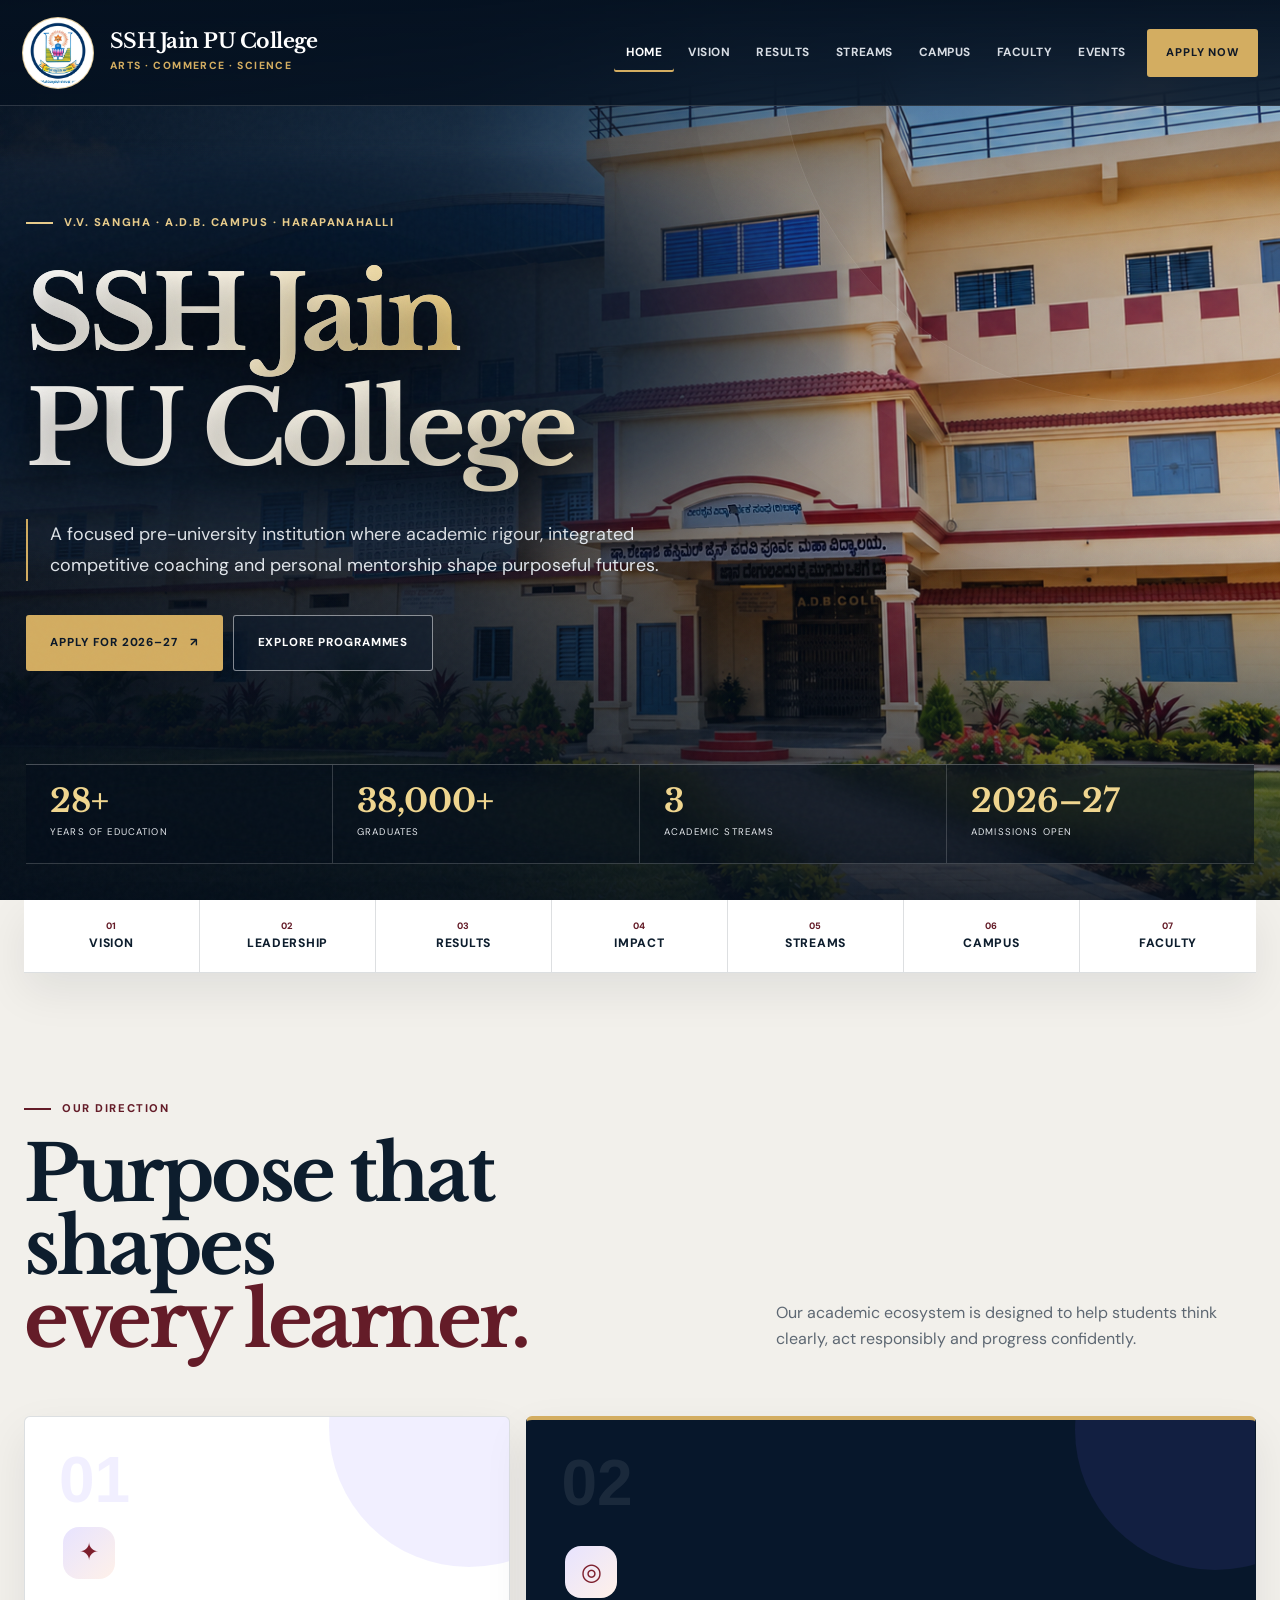
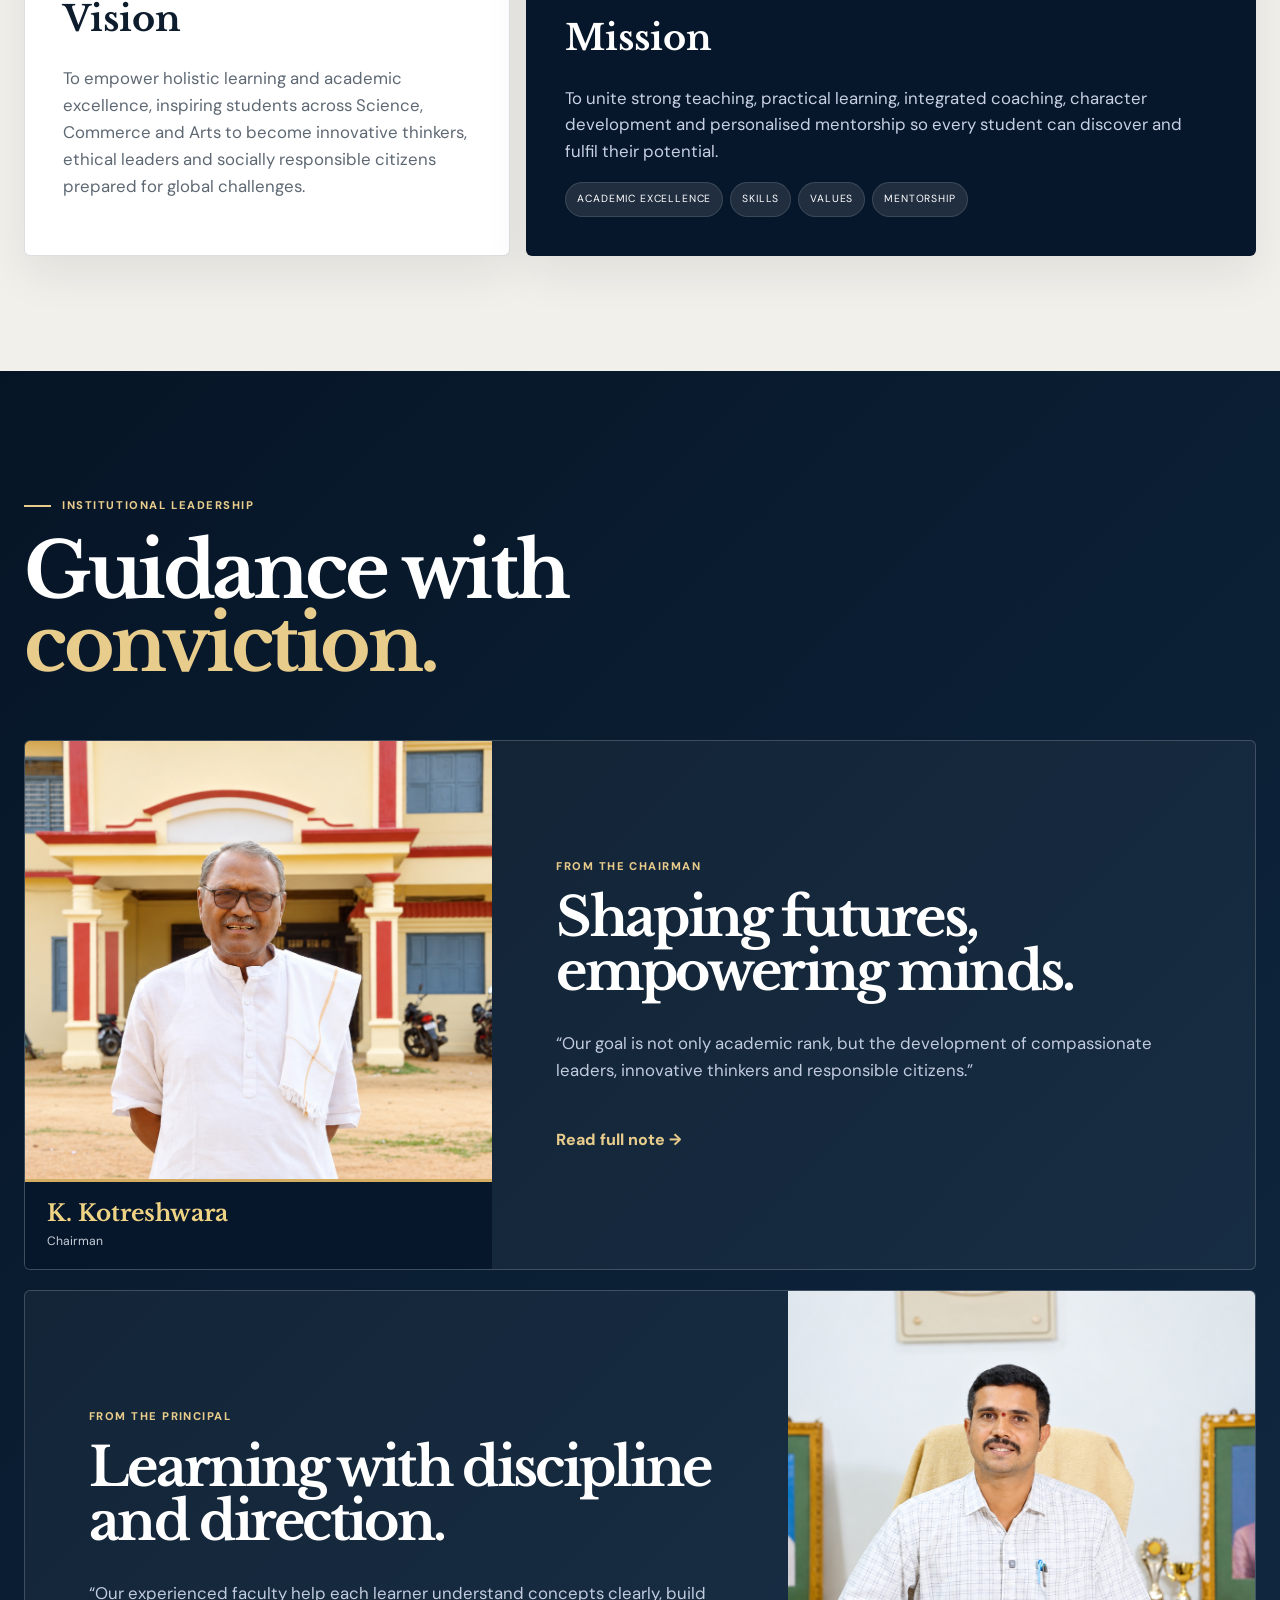
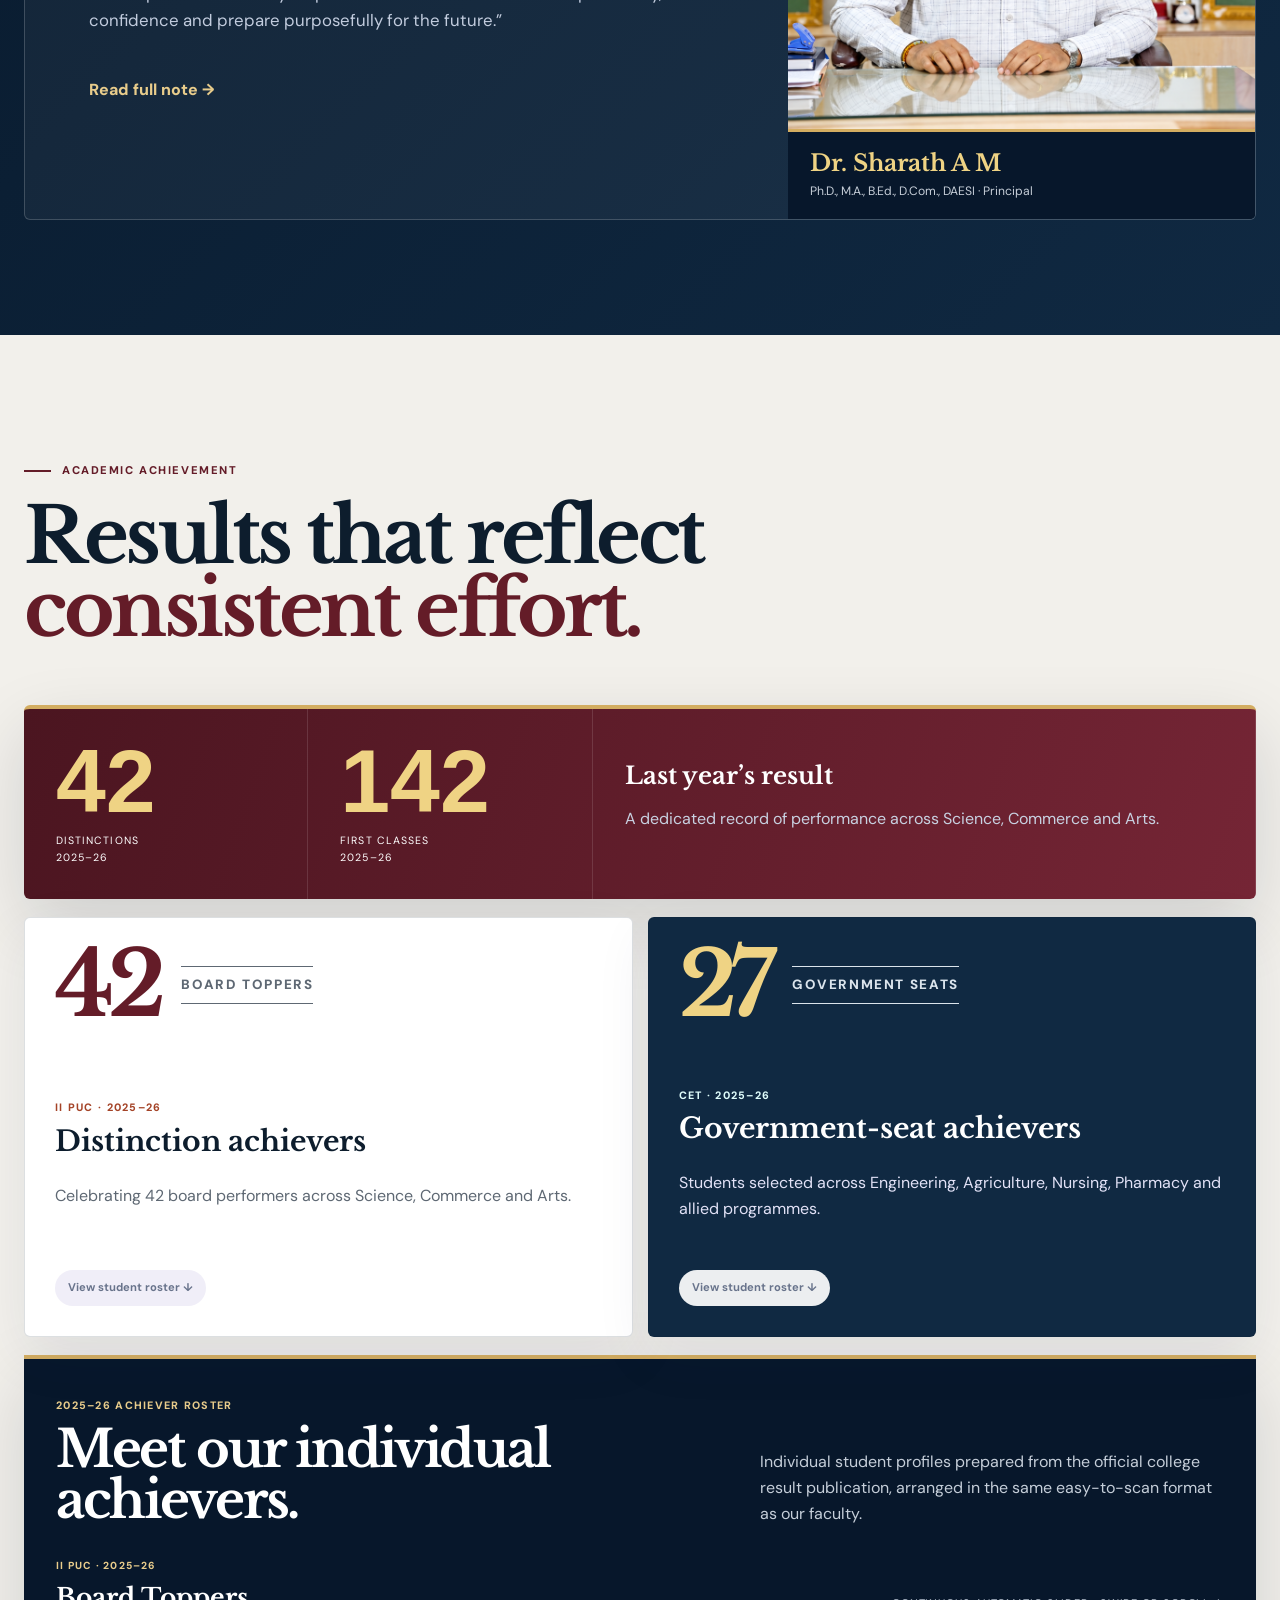
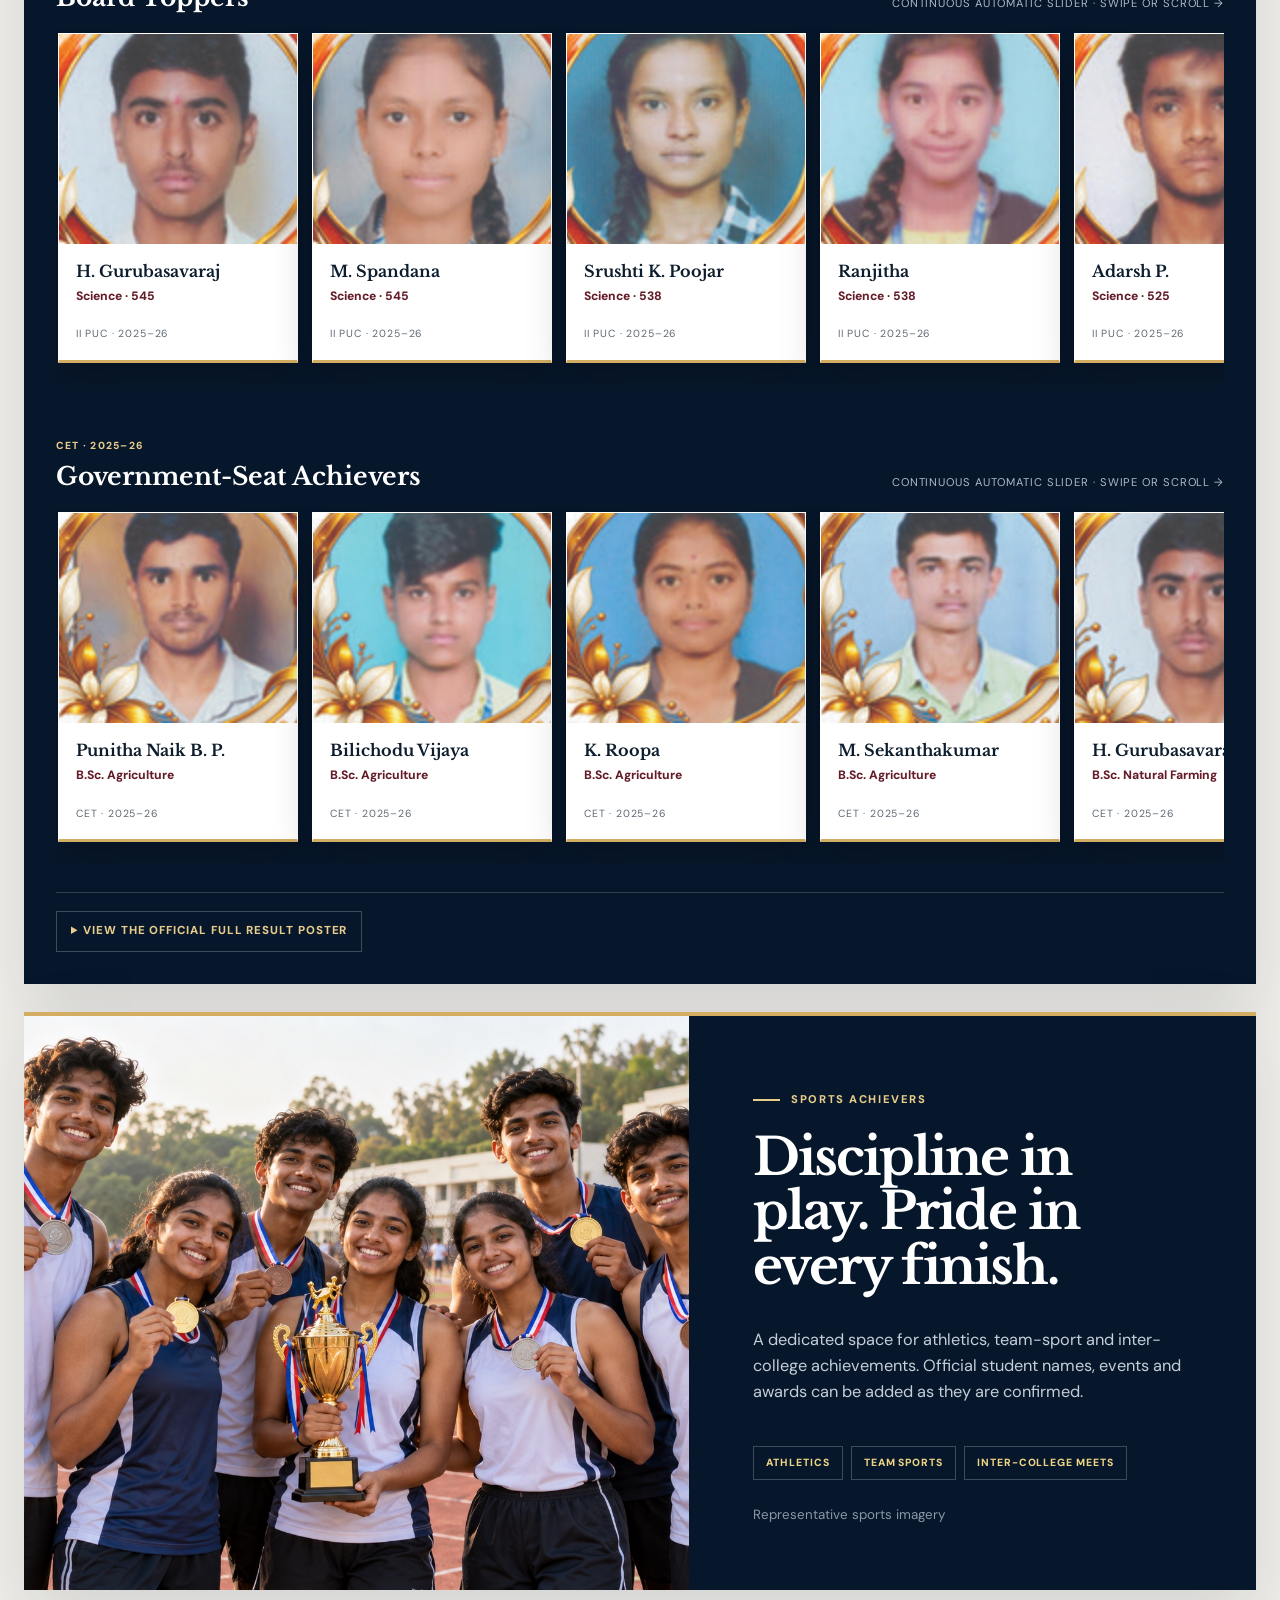
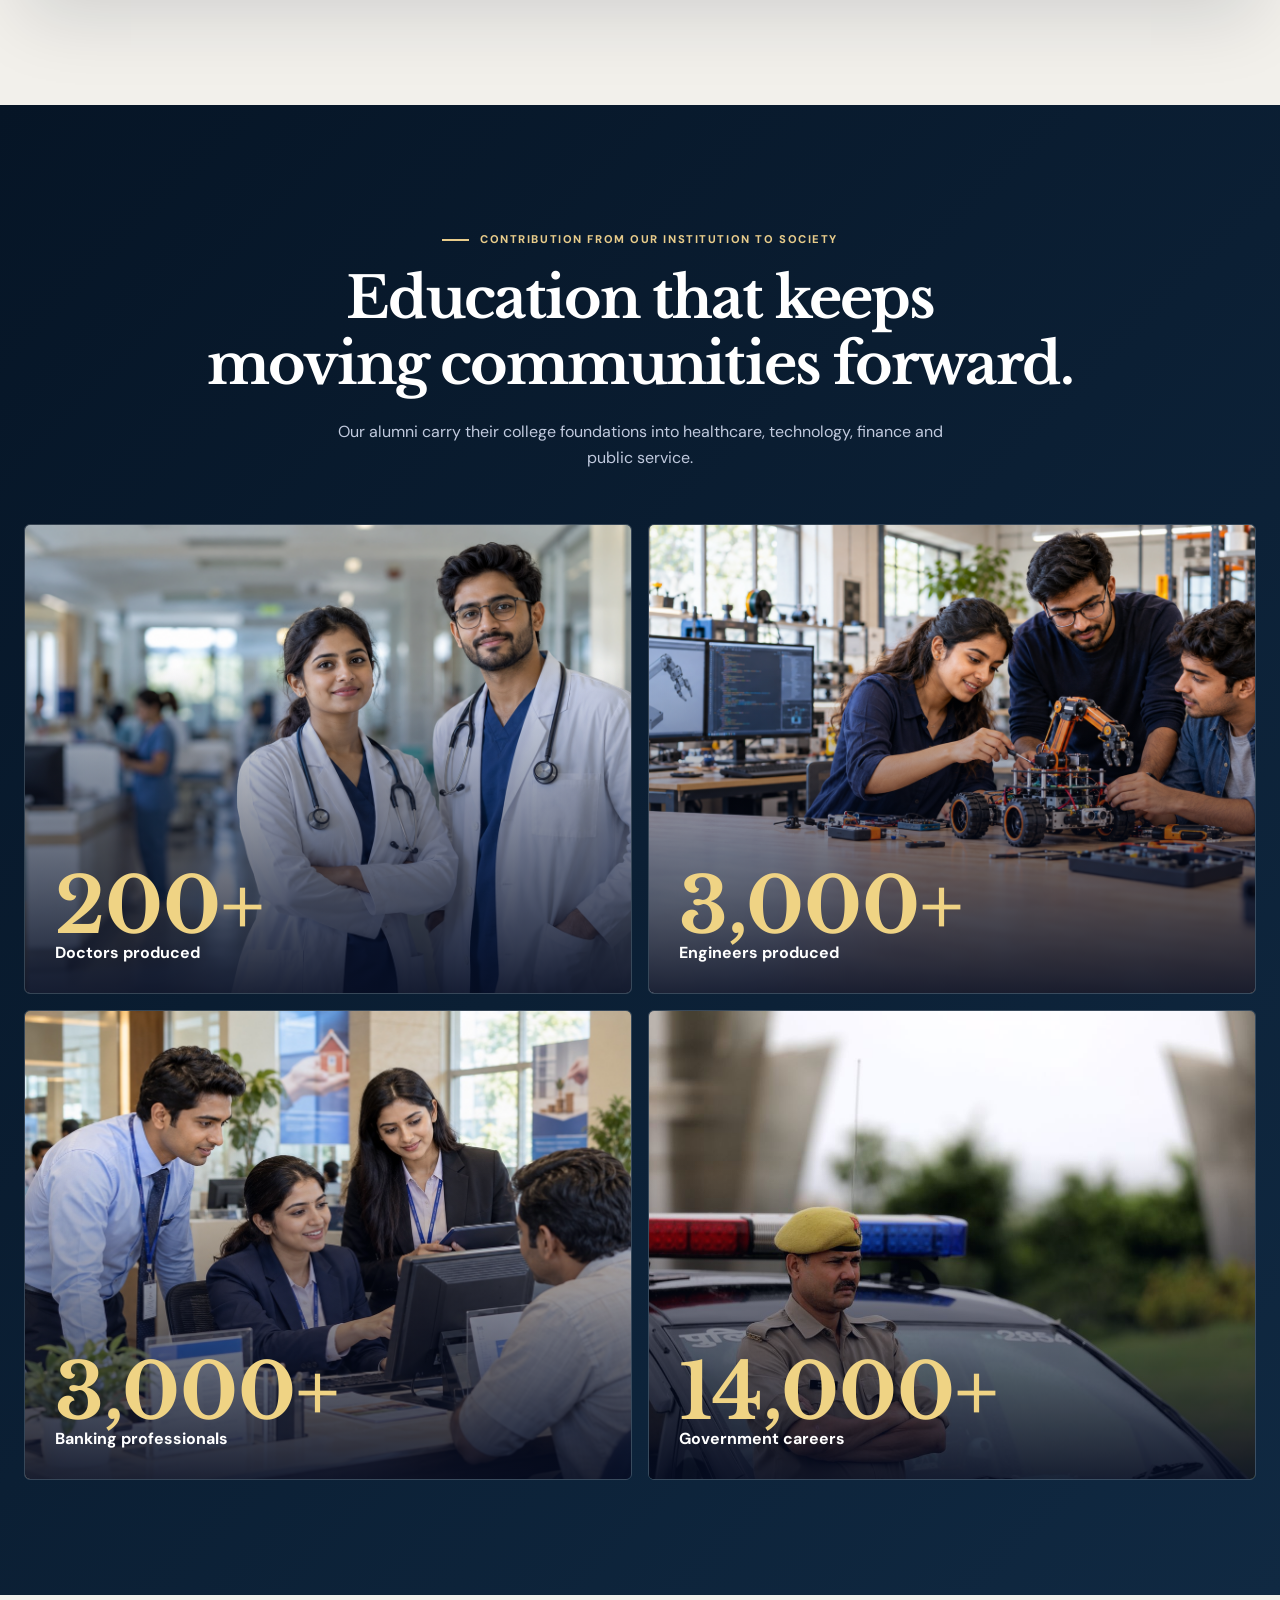
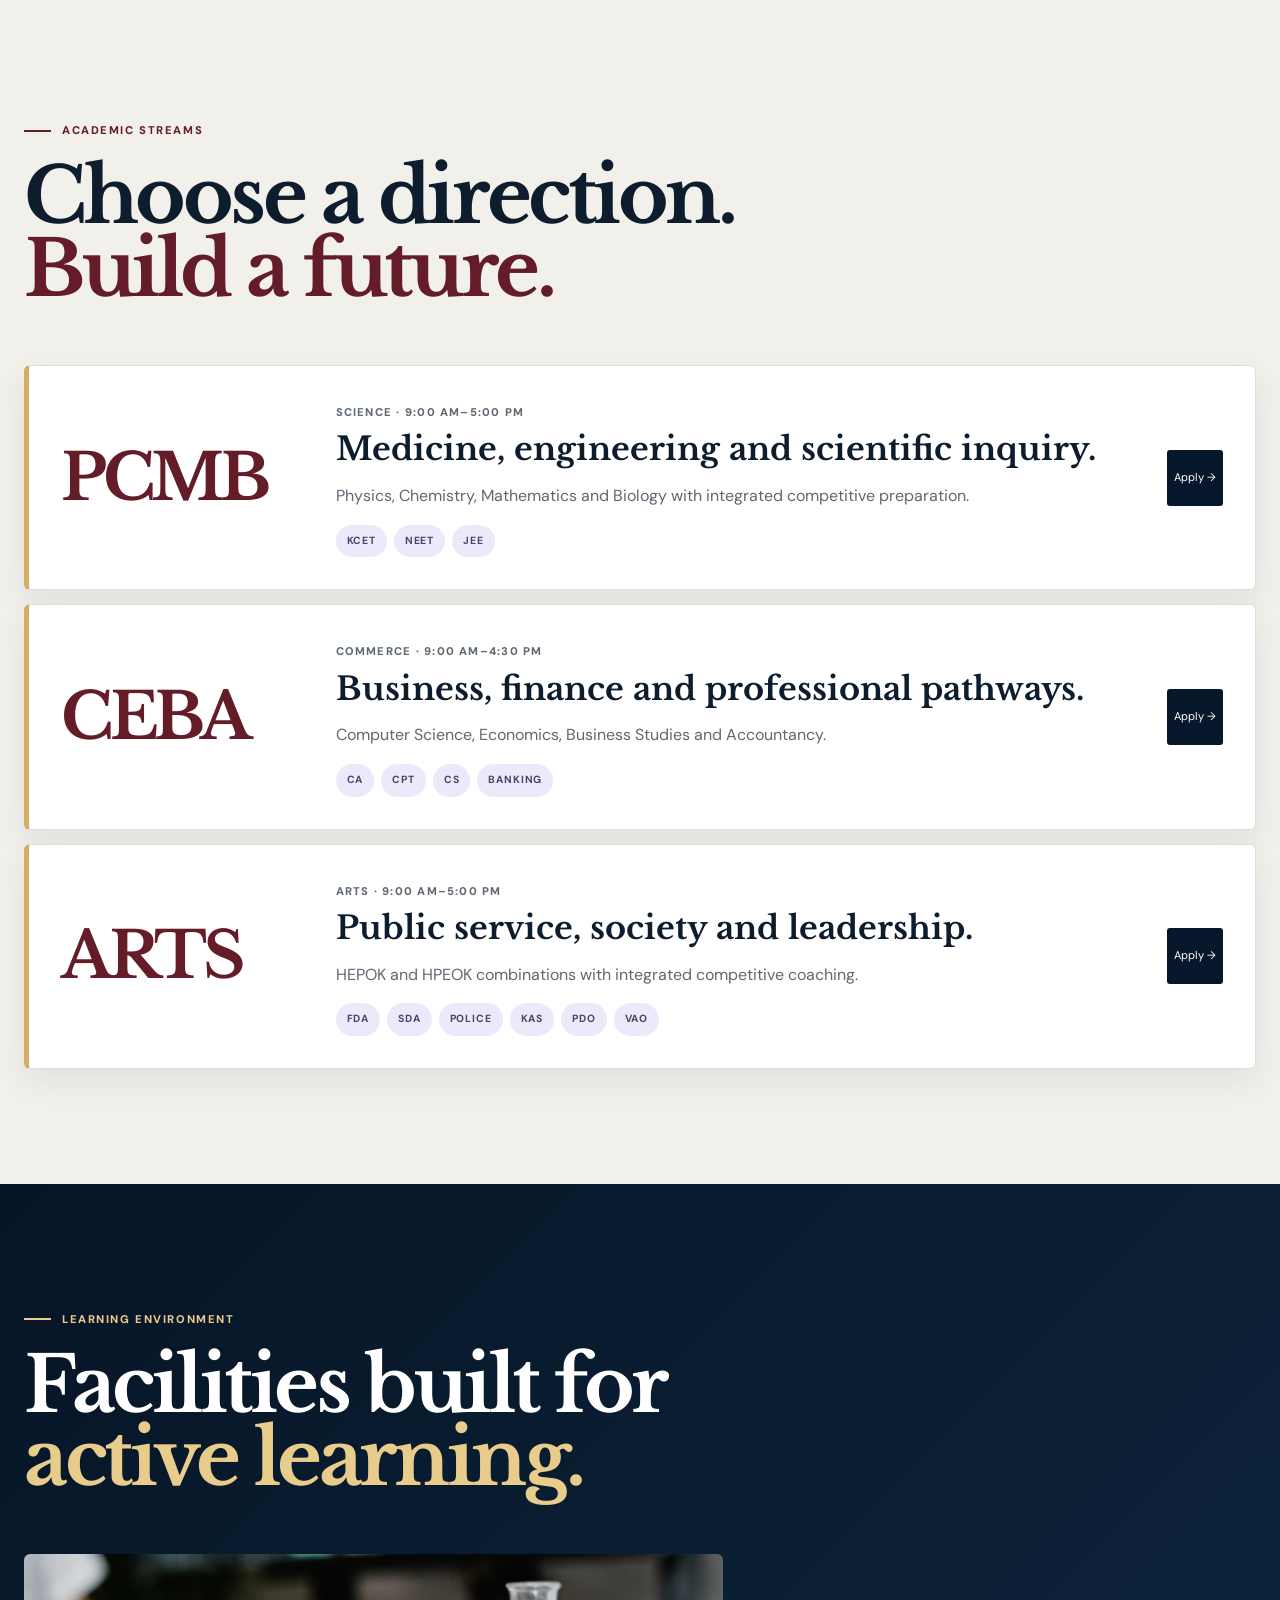
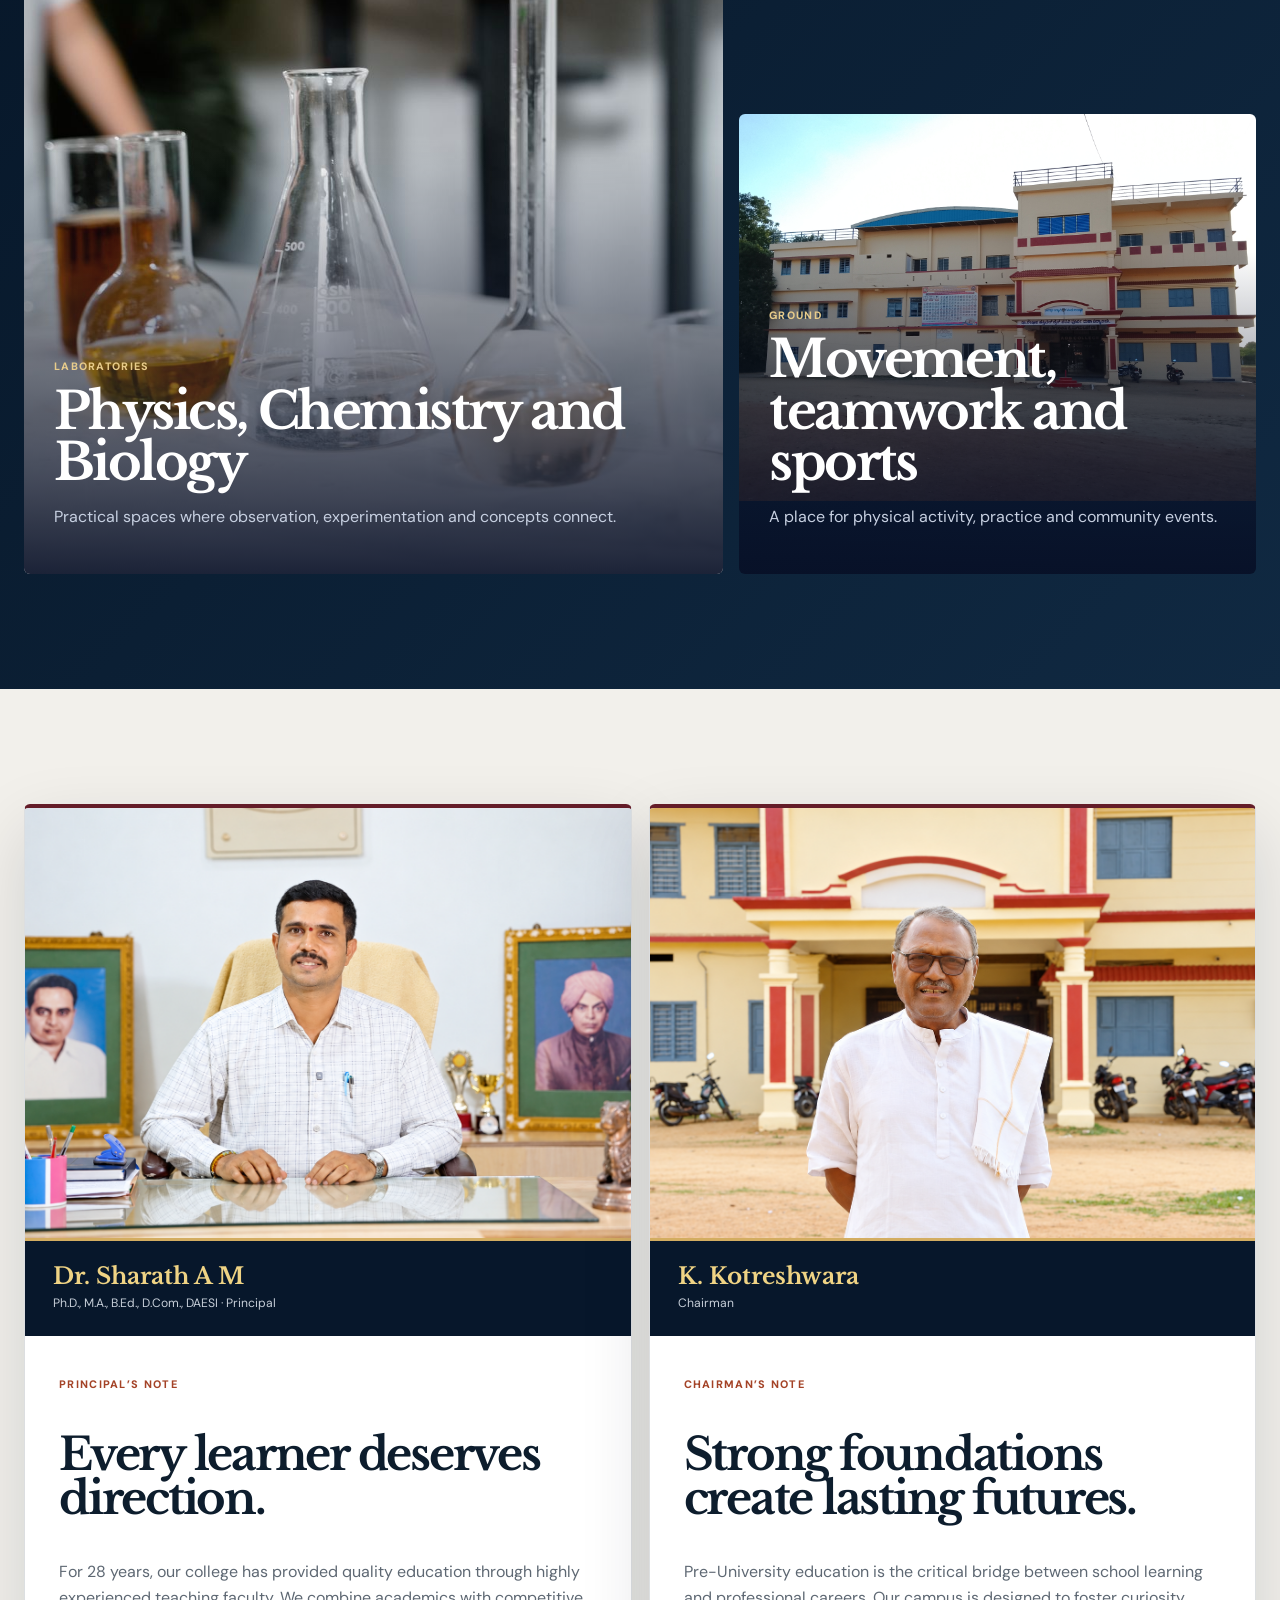
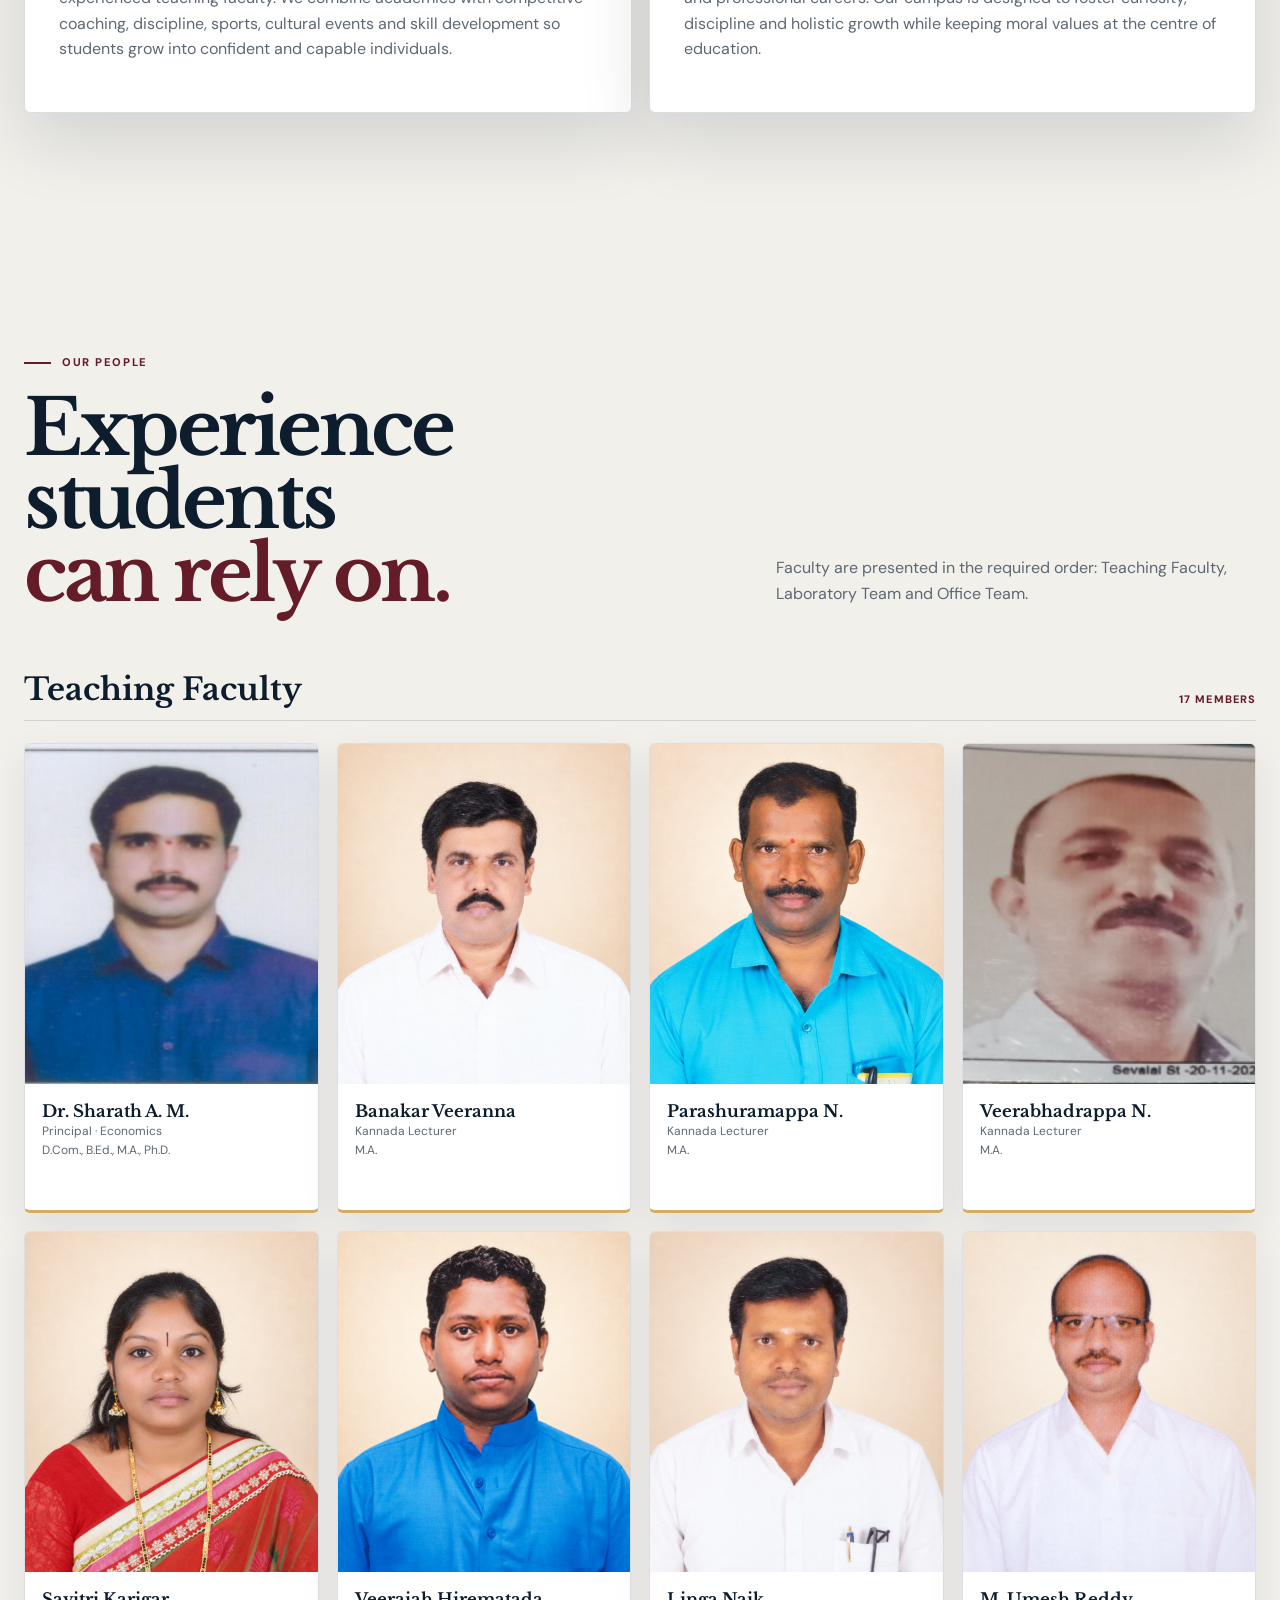
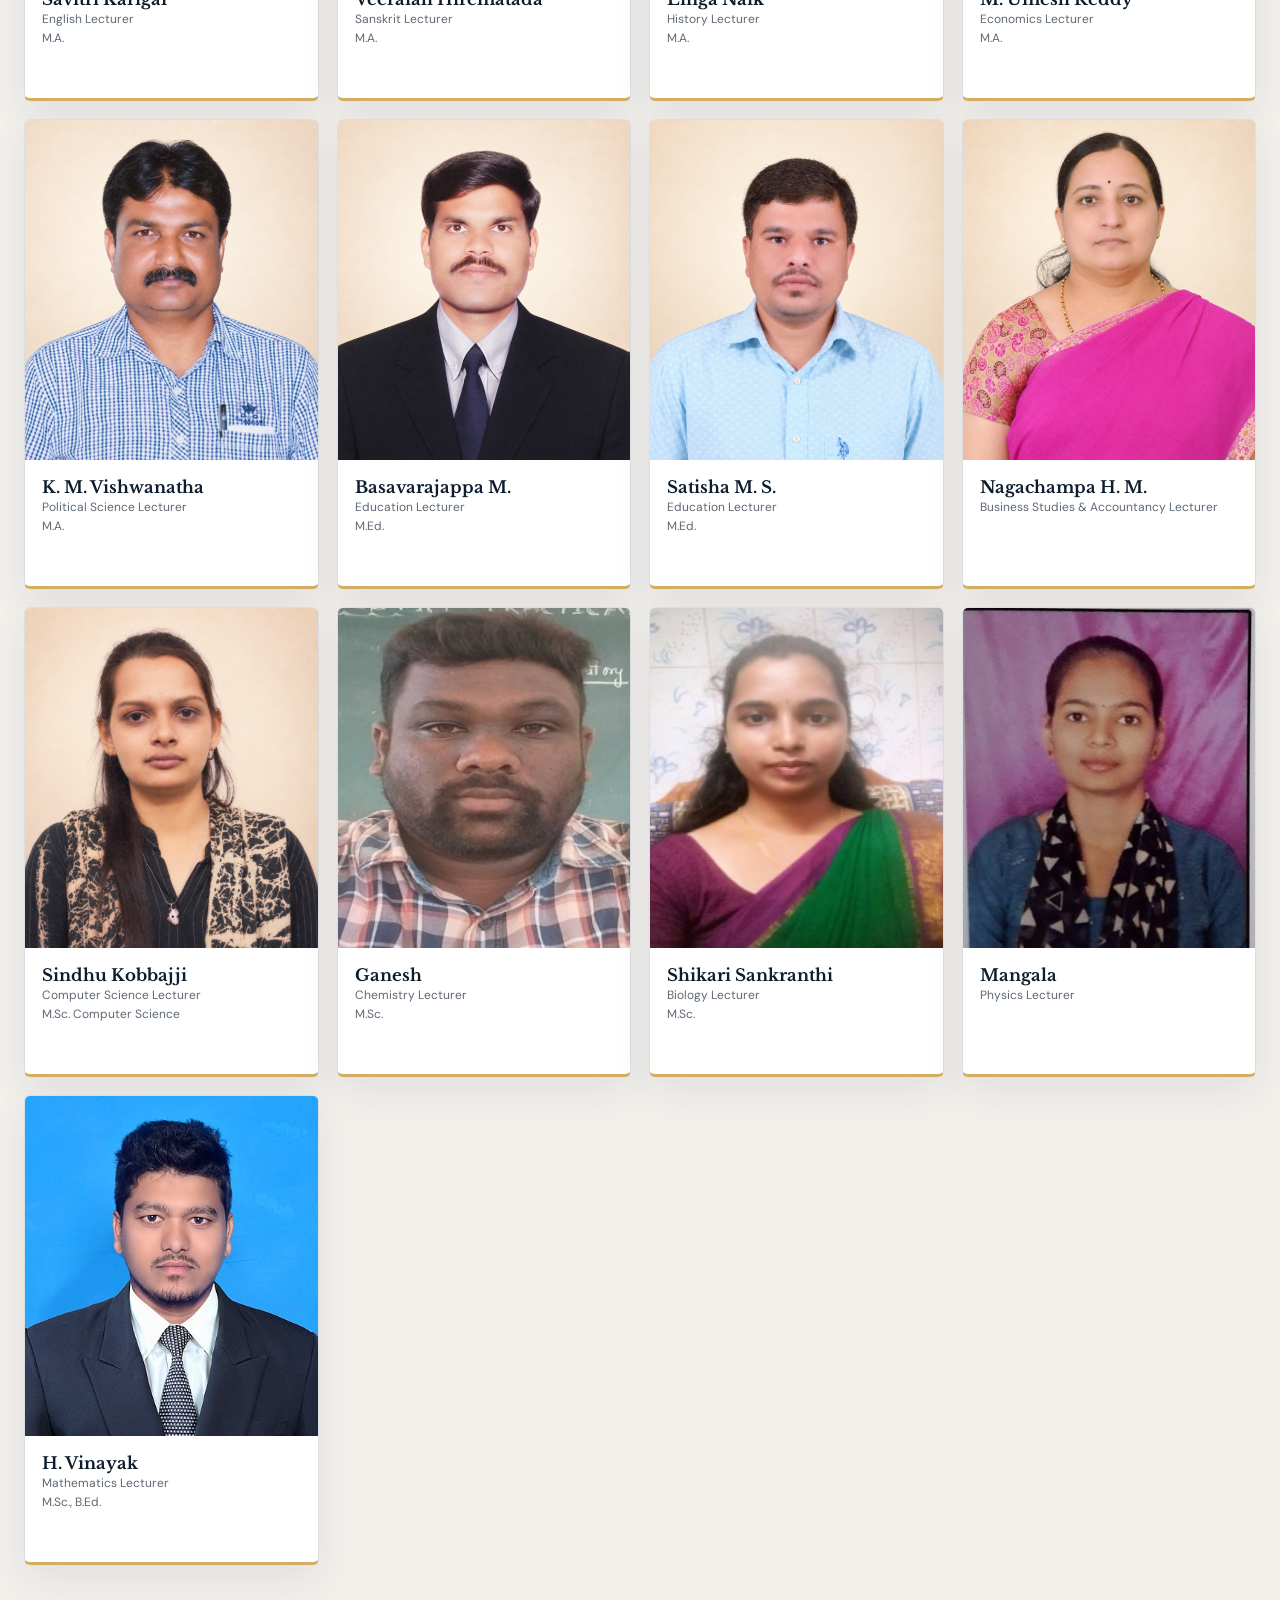
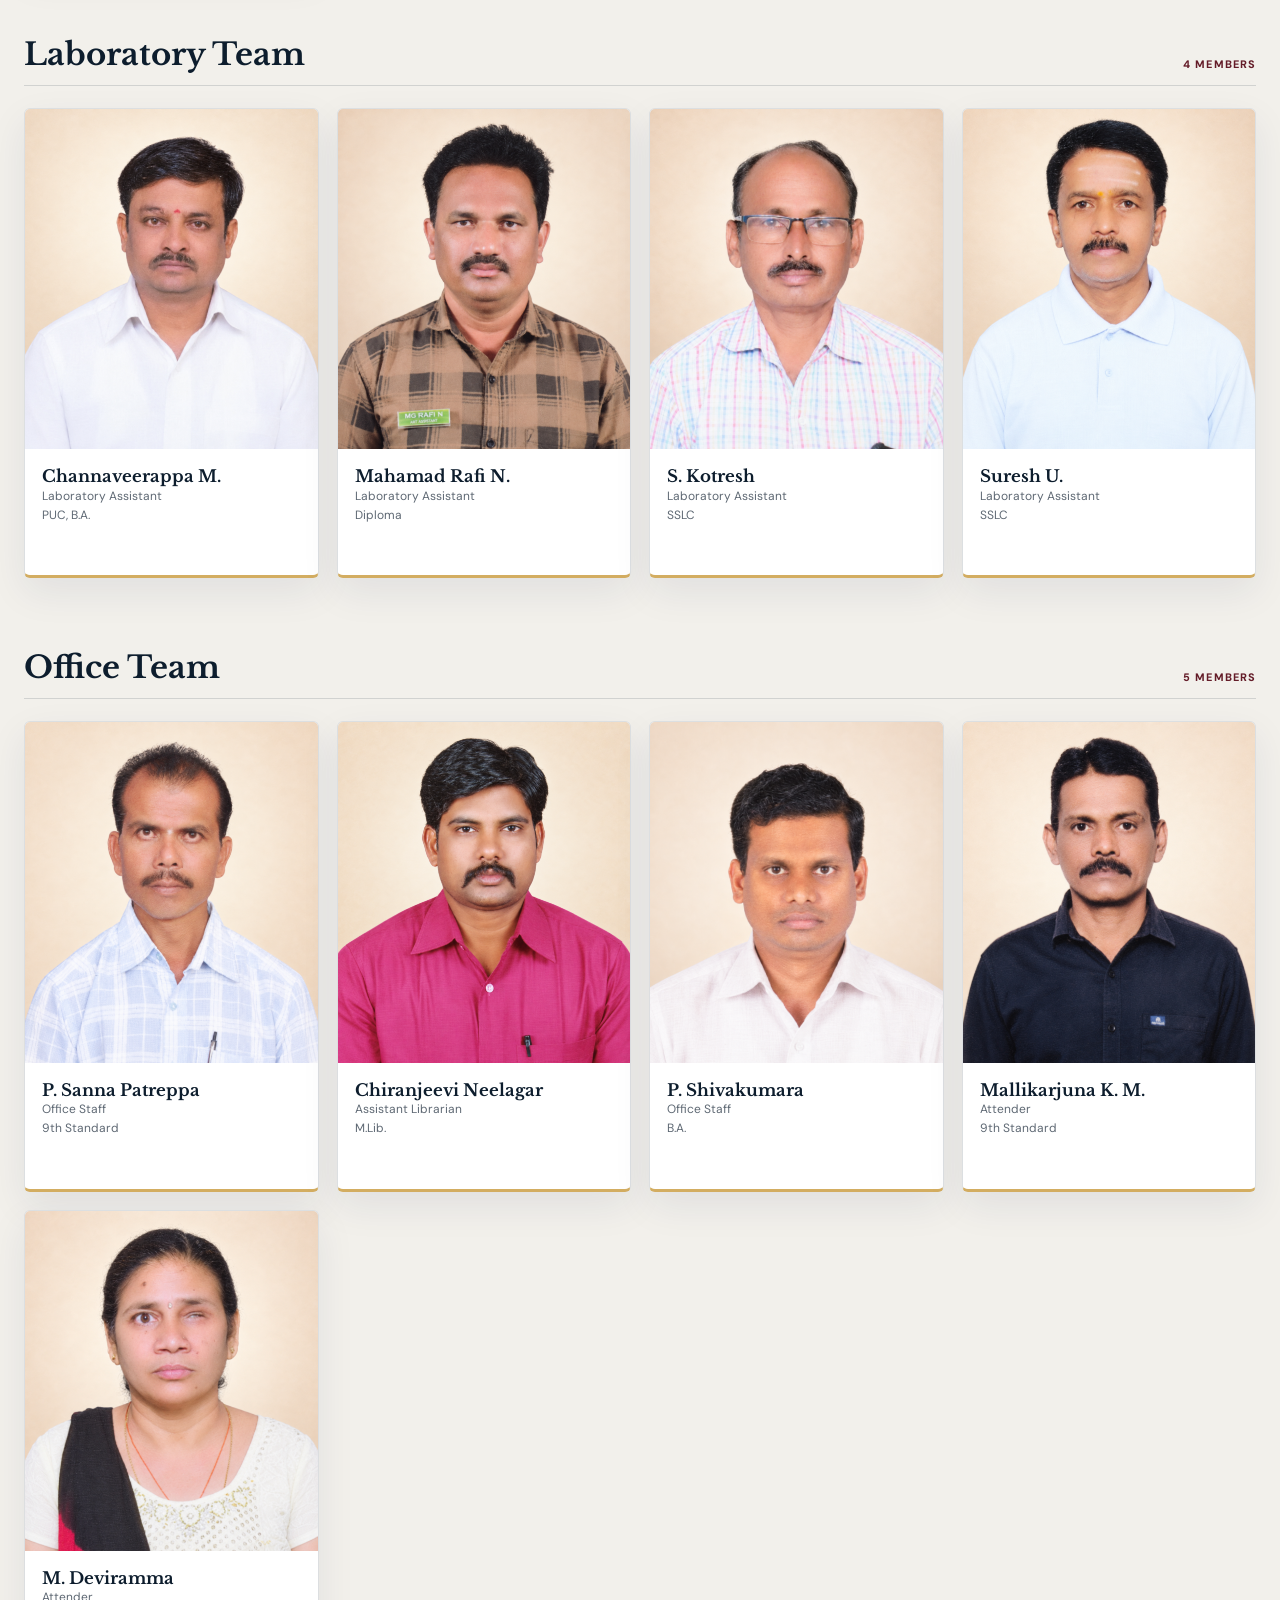
==== index.html @ 633817b2 "Refine mobile layout and responsive scale" ====
<!doctype html>
<html lang="en">
<head>
  <meta charset="utf-8">
  <meta name="viewport" content="width=device-width,initial-scale=1">
  <meta name="description" content="SSH Jain PU College, Harapanahalli — Science, Commerce and Arts with integrated competitive coaching.">
  <meta name="theme-color" content="#10152f">
  <title>SSH Jain PU College | Harapanahalli</title>
  <link rel="preconnect" href="https://fonts.googleapis.com">
  <link rel="preconnect" href="https://fonts.gstatic.com" crossorigin>
  <link rel="preload" as="image" href="assets/images/achievers-2025-26-web.jpg">
  <link href="https://fonts.googleapis.com/css2?family=DM+Sans:wght@400;500;600;700&family=Libre+Baskerville:wght@400;700&display=swap" rel="stylesheet">
  <link rel="stylesheet" href="assets/css/main.css?v=20261011c">
  <script src="assets/js/faculty-data.js"></script>
  <script src="assets/js/achiever-data.js?v=20261010k"></script>
  <script defer src="assets/js/main.js?v=20261011b"></script>
</head>
<body>
  <a class="skip-link" href="#main">Skip to content</a>
  <header class="site-header" data-header>
    <a class="brand" href="#home" aria-label="SSH Jain PU College home">
      <img src="assets/images/college-logo.jpeg" alt="College emblem">
      <span><b class="brand-title">SSH Jain PU College</b><small>Arts · Commerce · Science</small></span>
    </a>
    <nav class="main-nav" aria-label="Main navigation" data-nav>
      <a href="#home">Home</a><a href="#vision">Vision</a><a href="#results">Results</a><a href="#streams">Streams</a><a href="#campus">Campus</a><a href="#faculty">Faculty</a><a href="#events">Events</a>
    </nav>
    <a class="header-apply" href="#apply">Apply now</a>
    <button class="menu-toggle" type="button" aria-label="Open menu" aria-expanded="false" data-menu><span></span><span></span></button>
  </header>

  <main id="main">
    <section class="hero" id="home">
      <div class="hero-media" aria-hidden="true"><img src="assets/images/campus-hero-wide.png" alt=""><span></span></div>
      <div class="hero-grid">
        <div class="hero-copy">
          <p class="kicker">V.V. Sangha · A.D.B. Campus · Harapanahalli</p>
          <h1><span>SSH Jain</span><br>PU College</h1>
          <p class="hero-lead">A focused pre-university institution where academic rigour, integrated competitive coaching and personal mentorship shape purposeful futures.</p>
          <div class="hero-actions"><a class="button button-primary" href="#apply">Apply for 2026–27 <span>↗</span></a><a class="button button-glass" href="#streams">Explore programmes</a></div>
        </div>
      </div>
      <div class="hero-proof"><div><strong>28+</strong><span>Years of education</span></div><div><strong>38,000+</strong><span>Graduates</span></div><div><strong>3</strong><span>Academic streams</span></div><div><strong>2026–27</strong><span>Admissions open</span></div></div>
    </section>

    <nav class="section-dock" aria-label="Page sections">
      <a href="#vision"><span>01</span>Vision</a><a href="#leadership"><span>02</span>Leadership</a><a href="#results"><span>03</span>Results</a><a href="#impact"><span>04</span>Impact</a><a href="#streams"><span>05</span>Streams</a><a href="#campus"><span>06</span>Campus</a><a href="#faculty"><span>07</span>Faculty</a>
    </nav>

    <section class="section vision" id="vision">
      <div class="section-intro reveal"><p class="kicker dark">Our direction</p><h2>Purpose that shapes<br><span>every learner.</span></h2><p>Our academic ecosystem is designed to help students think clearly, act responsibly and progress confidently.</p></div>
      <div class="vision-grid"><article class="vision-card reveal"><span class="card-number">01</span><div class="icon-chip">✦</div><h3>Vision</h3><p>To empower holistic learning and academic excellence, inspiring students across Science, Commerce and Arts to become innovative thinkers, ethical leaders and socially responsible citizens prepared for global challenges.</p></article><article class="vision-card mission reveal"><span class="card-number">02</span><div class="icon-chip">◎</div><h3>Mission</h3><p>To unite strong teaching, practical learning, integrated coaching, character development and personalised mentorship so every student can discover and fulfil their potential.</p><div class="mini-tags"><span>Academic excellence</span><span>Skills</span><span>Values</span><span>Mentorship</span></div></article></div>
    </section>

    <section class="section leadership-preview" id="leadership">
      <div class="section-intro light reveal"><p class="kicker">Institutional leadership</p><h2>Guidance with<br><span>conviction.</span></h2></div>
      <div class="leader-stack"><article class="leader-card reveal"><figure class="leader-image"><img src="assets/images/chairman-leadership-clean.png" alt="Chairman K. Kotreshwara"><figcaption><b>K. Kotreshwara</b><small>Chairman</small></figcaption></figure><div class="leader-content"><span>From the Chairman</span><h3>Shaping futures, empowering minds.</h3><p>“Our goal is not only academic rank, but the development of compassionate leaders, innovative thinkers and responsible citizens.”</p><a href="#chairman-note">Read full note →</a></div></article><article class="leader-card reverse reveal"><figure class="leader-image"><img src="assets/images/principal-leadership-clean.png" alt="Principal Dr. Sharath A M"><figcaption><b>Dr. Sharath A M</b><small>Ph.D., M.A., B.Ed., D.Com., DAESI · Principal</small></figcaption></figure><div class="leader-content"><span>From the Principal</span><h3>Learning with discipline and direction.</h3><p>“Our experienced faculty help each learner understand concepts clearly, build confidence and prepare purposefully for the future.”</p><a href="#principal-note">Read full note →</a></div></article></div>
    </section>

    <section class="section results" id="results">
      <div class="section-intro reveal"><p class="kicker dark">Academic achievement</p><h2>Results that reflect<br><span>consistent effort.</span></h2></div>
      <div class="result-summary reveal"><div><strong>42</strong><span>Distinctions<br>2025–26</span></div><div><strong>142</strong><span>First classes<br>2025–26</span></div><div class="result-copy"><b>Last year’s result</b><p>A dedicated record of performance across Science, Commerce and Arts.</p></div></div>
      <div class="achievement-grid"><article class="achievement-card reveal"><div class="achievement-metric"><strong>42</strong><small>Board toppers</small></div><span>II PUC · 2025–26</span><h3>Distinction achievers</h3><p>Celebrating 42 board performers across Science, Commerce and Arts.</p><a href="#achiever-roster">View student roster ↓</a></article><article class="achievement-card gradient reveal"><div class="achievement-metric"><strong>27</strong><small>Government seats</small></div><span>CET · 2025–26</span><h3>Government-seat achievers</h3><p>Students selected across Engineering, Agriculture, Nursing, Pharmacy and allied programmes.</p><a href="#achiever-roster">View student roster ↓</a></article></div>
      <section class="achiever-roster reveal" id="achiever-roster" aria-labelledby="achiever-roster-title"><div class="achiever-roster-head"><div><span>2025–26 achiever roster</span><h3 id="achiever-roster-title">Meet our individual achievers.</h3></div><p>Individual student profiles prepared from the official college result publication, arranged in the same easy-to-scan format as our faculty.</p></div><div class="achiever-groups" data-achiever-groups></div><details class="official-roster"><summary>View the official full result poster</summary><div class="achiever-poster-scroll" tabindex="0" aria-label="Scrollable official achiever poster"><img src="assets/images/achievers-2025-26.jpg" alt="SSH Jain PU College 2025–26 board toppers and CET government-seat achievers with student photographs, names and programmes" loading="lazy"></div></details></section>
      <section class="sports-showcase reveal" aria-labelledby="sports-title"><div class="sports-photo"><img src="assets/images/sports-achievers-2026.jpg" alt="Indian college students celebrating sports achievements" loading="lazy"></div><div class="sports-copy"><p class="kicker">Sports achievers</p><h3 id="sports-title">Discipline in play. Pride in every finish.</h3><p>A dedicated space for athletics, team-sport and inter-college achievements. Official student names, events and awards can be added as they are confirmed.</p><div class="sports-tags"><span>Athletics</span><span>Team sports</span><span>Inter-college meets</span></div><small>Representative sports imagery</small></div></section>
    </section>

    <section class="section impact" id="impact">
      <div class="impact-heading reveal"><p class="kicker">Contribution from our institution to society</p><h2>Education that keeps<br>moving communities forward.</h2><p>Our alumni carry their college foundations into healthcare, technology, finance and public service.</p></div>
      <div class="impact-grid"><article><img src="assets/images/career-doctors-young-2026.png" alt="Young Indian doctors"><div><strong>200+</strong><span>Doctors produced</span></div></article><article><img src="assets/images/career-engineers-young-2026.png" alt="Young Indian engineers working with computers and robotics"><div><strong>3,000+</strong><span>Engineers produced</span></div></article><article><img src="assets/images/career-banking-professionals-2026.jpg" alt="Young Indian banking professionals assisting a customer"><div><strong>3,000+</strong><span>Banking professionals</span></div></article><article><img src="assets/images/career-government.jpg" alt="Government professionals"><div><strong>14,000+</strong><span>Government careers</span></div></article></div>
    </section>

    <section class="section streams" id="streams">
      <div class="section-intro reveal"><p class="kicker dark">Academic streams</p><h2>Choose a direction.<br><span>Build a future.</span></h2></div>
      <div class="stream-list"><article class="stream-card science reveal"><div class="stream-code">PCMB</div><div><span>Science · 9:00 AM–5:00 PM</span><h3>Medicine, engineering and scientific inquiry.</h3><p>Physics, Chemistry, Mathematics and Biology with integrated competitive preparation.</p><div class="tag-row"><b>KCET</b><b>NEET</b><b>JEE</b></div></div><a href="#apply">Apply →</a></article><article class="stream-card commerce reveal"><div class="stream-code">CEBA</div><div><span>Commerce · 9:00 AM–4:30 PM</span><h3>Business, finance and professional pathways.</h3><p>Computer Science, Economics, Business Studies and Accountancy.</p><div class="tag-row"><b>CA</b><b>CPT</b><b>CS</b><b>Banking</b></div></div><a href="#apply">Apply →</a></article><article class="stream-card arts reveal"><div class="stream-code">ARTS</div><div><span>Arts · 9:00 AM–5:00 PM</span><h3>Public service, society and leadership.</h3><p>HEPOK and HPEOK combinations with integrated competitive coaching.</p><div class="tag-row"><b>FDA</b><b>SDA</b><b>Police</b><b>KAS</b><b>PDO</b><b>VAO</b></div></div><a href="#apply">Apply →</a></article></div>
    </section>

    <section class="section campus" id="campus">
      <div class="section-intro light reveal"><p class="kicker">Learning environment</p><h2>Facilities built for<br><span>active learning.</span></h2></div>
      <div class="facility-grid"><article class="facility-main reveal"><img src="assets/images/subject-chemistry.jpg" alt="Indian students in a college laboratory"><div><span>Laboratories</span><h3>Physics, Chemistry and Biology</h3><p>Practical spaces where observation, experimentation and concepts connect.</p></div></article><article class="facility-side reveal"><img src="assets/images/campus-wide.jpg" alt="College campus and ground"><div><span>Ground</span><h3>Movement, teamwork and sports</h3><p>A place for physical activity, practice and community events.</p></div></article></div>
    </section>

    <section class="section full-notes">
      <article class="note-card reveal" id="principal-note"><figure><img src="assets/images/principal-leadership-clean.png" alt="Principal Dr. Sharath A M"><figcaption><b>Dr. Sharath A M</b><small>Ph.D., M.A., B.Ed., D.Com., DAESI · Principal</small></figcaption></figure><div><span>Principal’s note</span><h2>Every learner deserves direction.</h2><p>For 28 years, our college has provided quality education through highly experienced teaching faculty. We combine academics with competitive coaching, discipline, sports, cultural events and skill development so students grow into confident and capable individuals.</p></div></article><article class="note-card reveal" id="chairman-note"><figure><img src="assets/images/chairman-leadership-clean.png" alt="Chairman K. Kotreshwara"><figcaption><b>K. Kotreshwara</b><small>Chairman</small></figcaption></figure><div><span>Chairman’s note</span><h2>Strong foundations create lasting futures.</h2><p>Pre-University education is the critical bridge between school learning and professional careers. Our campus is designed to foster curiosity, discipline and holistic growth while keeping moral values at the centre of education.</p></div></article>
    </section>

    <section class="section faculty" id="faculty">
      <div class="section-intro reveal"><p class="kicker dark">Our people</p><h2>Experience students<br><span>can rely on.</span></h2><p>Faculty are presented in the required order: Teaching Faculty, Laboratory Team and Office Team.</p></div>
      <div class="faculty-groups" data-faculty-groups></div>
    </section>

    <section class="section testimonials" id="testimonials">
      <div class="section-intro light reveal"><p class="kicker">Hear from our students</p><h2>Achievers who found<br><span>their direction here.</span></h2><p>Draft student-spotlight copy based on the official 2025–26 results; final quotations can be approved by each student.</p></div><div class="testimonial-cards"><article><div class="testimonial-student"><div class="testimonial-portrait" role="img" aria-label="Portrait of H. Gurubasavaraj" style="--crop-x:-2628px;--crop-y:-995px"></div><div><b>H. Gurubasavaraj</b><small>Science · 545</small></div></div><blockquote>“The clear academic structure and regular guidance helped me stay consistent, strengthen my concepts and approach every examination with confidence.”</blockquote><span>Draft testimonial · pending student approval</span></article><article><div class="testimonial-student"><div class="testimonial-portrait" role="img" aria-label="Portrait of J. Preethi" style="--crop-x:-5631px;--crop-y:-938px"></div><div><b>J. Preethi</b><small>Commerce · 578</small></div></div><blockquote>“My teachers encouraged disciplined preparation and practical understanding. That support helped me turn daily effort into a result I am proud of.”</blockquote><span>Draft testimonial · pending student approval</span></article><article><div class="testimonial-student"><div class="testimonial-portrait" role="img" aria-label="Portrait of N. Neelu" style="--crop-x:-5078px;--crop-y:-938px"></div><div><b>N. Neelu</b><small>Arts · 584</small></div></div><blockquote>“The college gave me the confidence to ask questions, think independently and prepare with purpose. I always felt that my progress mattered.”</blockquote><span>Draft testimonial · pending student approval</span></article></div>
    </section>

    <section class="apply" id="apply"><div><p class="kicker">Admissions 2026–27</p><h2>Your next chapter<br>starts here.</h2><p>Send an enquiry and let the college team guide you through streams, eligibility, documents and fees.</p></div><form data-enquiry-form><label>Student name<input name="student" required></label><label>Contact number<input name="phone" type="tel" required></label><label>Preferred stream<select name="stream" required><option value="">Choose a stream</option><option>Science — PCMB</option><option>Commerce — CEBA</option><option>Arts — HEPOK</option><option>Arts — HPEOK</option></select></label><button class="button button-primary" type="submit">Submit enquiry ↗</button><p data-form-message>Google Sheets integration is ready to connect when the deployment URL is supplied.</p></form></section>

    <section class="section events" id="events">
      <div class="section-intro reveal"><p class="kicker dark">Campus calendar</p><h2>Events and updates.</h2><p>Explore college life through academic, cultural and community activities. Select a story to open the full update.</p></div><div class="events-grid" data-events><button class="event-card" type="button" data-event-open="freshers"><img src="assets/images/event-freshers-2026.jpg" alt="Freshers welcome cultural programme" loading="lazy"><span>Campus culture</span><h3>Freshers’ Welcome</h3><p>A warm introduction to college life through student performances, interaction and community.</p><b>Open story ↗</b></button><button class="event-card" type="button" data-event-open="science"><img src="assets/images/subject-physics.jpg" alt="Students participating in a science laboratory activity" loading="lazy"><span>Academic</span><h3>Science &amp; Laboratory Day</h3><p>Hands-on demonstrations that connect classroom concepts with observation and experimentation.</p><b>Open story ↗</b></button><button class="event-card" type="button" data-event-open="sports"><img src="assets/images/sports-achievers-2026.jpg" alt="Students celebrating a college sports achievement" loading="lazy"><span>Sports</span><h3>Inter-College Sports Meet</h3><p>Team spirit, discipline and achievement across athletics and field events.</p><b>Open story ↗</b></button></div>
    </section>
    <dialog class="event-dialog" data-event-dialog aria-labelledby="event-dialog-title"><button class="event-dialog-close" type="button" data-event-close aria-label="Close event story">×</button><img data-event-image src="" alt=""><div><span data-event-category></span><h2 id="event-dialog-title" data-event-title></h2><p data-event-copy></p><small>Representative event story and imagery. Confirmed dates and participant details can be added by the college.</small></div></dialog>
  </main>

  <footer><div class="footer-top"><div class="footer-brand"><img src="assets/images/college-logo.jpeg" alt=""><h2>SSH Jain PU College</h2><p>Arts · Commerce · Science<br>A.D.B. Campus, Harapanahalli<br>Vijayanagara District, Karnataka</p></div><div><h3>Explore</h3><a href="#vision">Vision & mission</a><a href="#results">Results</a><a href="#streams">Streams</a><a href="#campus">Campus</a></div><div><h3>College</h3><a href="#leadership">Leadership</a><a href="#faculty">Faculty</a><a href="#events">Events</a><a href="#apply">Admissions</a></div><div><h3>Information</h3><a href="privacy.html">Privacy policy</a><a href="terms.html">Terms of use</a><a href="accessibility.html">Accessibility</a></div></div><div class="footer-bottom"><span>© <span data-year></span> SSH Jain PU College. All rights reserved.</span><a href="#home">Back to top ↑</a></div></footer>
  <div class="mobile-apply"><a href="#streams">View streams</a><a href="#apply">Apply now</a></div>
</body>
</html>
---- assets/css/main.css ----
:root{--navy:#10152f;--navy-2:#182452;--orange:#ff6422;--orange-2:#ff914d;--violet:#7366ff;--cyan:#64e1dd;--cream:#fff8f2;--paper:#f7f8fc;--ink:#16213f;--muted:#69738a;--line:rgba(22,33,63,.12);--shadow:0 28px 80px rgba(28,39,83,.14);--wrap:min(1280px,calc(100% - 48px))}*{box-sizing:border-box}html{scroll-behavior:smooth;scroll-padding-top:110px}body{margin:0;background:var(--paper);color:var(--ink);font-family:"DM Sans",sans-serif;line-height:1.6;overflow-x:hidden}body::before{content:"";position:fixed;inset:0;pointer-events:none;z-index:100;opacity:.025;background-image:url("data:image/svg+xml,%3Csvg viewBox='0 0 200 200' xmlns='http://www.w3.org/2000/svg'%3E%3Cfilter id='n'%3E%3CfeTurbulence type='fractalNoise' baseFrequency='.85' numOctaves='3' stitchTiles='stitch'/%3E%3C/filter%3E%3Crect width='100%25' height='100%25' filter='url(%23n)'/%3E%3C/svg%3E")}a{color:inherit;text-decoration:none}img{display:block;max-width:100%}button,input,select{font:inherit}.skip-link{position:fixed;top:-80px;left:16px;z-index:9999;background:#fff;padding:12px 18px;border-radius:12px}.skip-link:focus{top:16px}:focus-visible{outline:3px solid var(--cyan);outline-offset:4px}.brand-flight{position:fixed;z-index:1000;left:50%;top:50%;transform:translate(-50%,-50%);font:800 clamp(2.4rem,8vw,7rem)/.9 "Plus Jakarta Sans",sans-serif;letter-spacing:-.07em;text-align:center;white-space:nowrap;background:linear-gradient(90deg,#fff,#ffbc85,#91f3ee);-webkit-background-clip:text;background-clip:text;color:transparent;filter:drop-shadow(0 24px 40px rgba(0,0,0,.35));pointer-events:none;opacity:0}.site-header{position:fixed;z-index:100;top:18px;left:50%;transform:translateX(-50%);width:min(1400px,calc(100% - 28px));height:80px;border:1px solid rgba(255,255,255,.72);border-radius:24px;background:rgba(255,255,255,.76);box-shadow:0 16px 54px rgba(16,21,47,.16);backdrop-filter:blur(24px) saturate(150%);display:flex;align-items:center;padding:10px 12px 10px 18px;transition:.3s}.site-header.scrolled{top:8px;height:70px}.brand{display:flex;align-items:center;gap:12px;min-width:278px}.brand img{width:54px;height:54px;object-fit:contain}.brand b{display:block;font:800 1.05rem/1.1 "Plus Jakarta Sans",sans-serif;letter-spacing:-.03em}.brand small{display:block;color:var(--orange);font-size:.59rem;text-transform:uppercase;letter-spacing:.14em;font-weight:800;margin-top:4px}.brand-title{transition:opacity .3s}.intro-running .brand-title{opacity:0}.main-nav{display:flex;align-items:center;gap:2px;margin-left:auto}.main-nav a{padding:10px 12px;border-radius:13px;color:#59637a;font-size:.8rem;font-weight:700}.main-nav a:hover,.main-nav a.active{background:linear-gradient(135deg,rgba(115,102,255,.1),rgba(255,100,34,.1));color:var(--ink)}.header-apply{margin-left:9px;min-height:48px;padding:0 19px;border-radius:15px;background:linear-gradient(135deg,var(--orange),var(--orange-2));color:#fff;font-weight:800;display:grid;place-items:center;box-shadow:0 12px 28px rgba(255,100,34,.25)}.menu-toggle{display:none;margin-left:auto;width:48px;height:48px;border:0;border-radius:15px;background:linear-gradient(135deg,var(--navy),var(--violet));color:white}.menu-toggle span{display:block;width:20px;height:2px;background:currentColor;margin:5px auto}.kicker{display:flex;align-items:center;gap:11px;color:#ffb27e;text-transform:uppercase;letter-spacing:.14em;font-size:.7rem;font-weight:800}.kicker::before{content:"";width:27px;height:2px;background:currentColor}.kicker.dark{color:var(--orange)}.button{display:inline-flex;align-items:center;justify-content:center;gap:12px;min-height:54px;padding:0 24px;border:0;border-radius:16px;font-weight:800;cursor:pointer;transition:.28s}.button:hover{transform:translateY(-3px)}.button-primary{background:linear-gradient(135deg,var(--orange),var(--orange-2));color:white;box-shadow:0 16px 35px rgba(255,100,34,.28)}.button-glass{color:white;border:1px solid rgba(255,255,255,.35);background:rgba(255,255,255,.09);backdrop-filter:blur(12px)}
.hero{min-height:100svh;padding:140px max(24px,calc((100vw - 1280px)/2)) 84px;background:radial-gradient(circle at 8% 15%,rgba(115,102,255,.42),transparent 27%),radial-gradient(circle at 84% 20%,rgba(100,225,221,.2),transparent 26%),radial-gradient(circle at 60% 100%,rgba(255,100,34,.24),transparent 30%),linear-gradient(145deg,#0a1028,#172a57 58%,#12172f);color:white;display:grid;grid-template-columns:1fr 1fr;align-items:center;gap:clamp(42px,6vw,90px);position:relative;overflow:hidden}.hero::after{content:"";position:absolute;right:-220px;top:-320px;width:720px;height:720px;border:1px solid rgba(255,255,255,.1);border-radius:50%;box-shadow:0 0 0 90px rgba(255,255,255,.025),0 0 0 180px rgba(255,255,255,.018)}.hero-orb{position:absolute;border-radius:50%;filter:blur(20px);pointer-events:none}.orb-one{width:420px;height:420px;background:rgba(115,102,255,.14);left:-160px;bottom:-180px}.orb-two{width:300px;height:300px;background:rgba(255,100,34,.12);right:32%;bottom:-130px}.hero-copy,.hero-visual{position:relative;z-index:2}.hero h1{font:800 clamp(4.4rem,8.3vw,8.6rem)/.83 "Plus Jakarta Sans",sans-serif;letter-spacing:-.085em;margin:26px 0}.hero h1 span{background:linear-gradient(90deg,#fff,#d3d9ff);-webkit-background-clip:text;background-clip:text;color:transparent}.hero h1 br+*{background:linear-gradient(90deg,#ff8a50,#ffd27c 48%,#78ebe6);-webkit-background-clip:text;background-clip:text;color:transparent}.hero-lead{max-width:630px;color:#c9d2e5;font-size:clamp(1rem,1.55vw,1.22rem)}.hero-actions{display:flex;gap:10px;flex-wrap:wrap;margin:30px 0}.hero-proof{display:flex;gap:32px;margin-top:38px}.hero-proof div{padding-right:32px;border-right:1px solid rgba(255,255,255,.18)}.hero-proof div:last-child{border:0}.hero-proof strong{display:block;font:800 1.9rem/1 "Plus Jakarta Sans",sans-serif}.hero-proof span{font-size:.66rem;text-transform:uppercase;letter-spacing:.13em;color:#aebbd1}.hero-visual{padding:25px 0 0 30px}.campus-frame{border-radius:48% 30px 30px 30px;overflow:hidden;aspect-ratio:4/5;box-shadow:0 55px 110px rgba(0,0,0,.4);border:1px solid rgba(255,255,255,.28);position:relative}.campus-frame::after{content:"";position:absolute;inset:0;background:linear-gradient(180deg,transparent 48%,rgba(8,14,38,.58))}.campus-frame img{width:100%;height:100%;object-fit:cover}.floating-card{position:absolute;right:-24px;bottom:90px;width:168px;aspect-ratio:1;border-radius:50%;background:linear-gradient(145deg,#ff5b19,#ffa157);display:grid;place-content:center;text-align:center;box-shadow:0 22px 54px rgba(255,100,34,.36);transform:rotate(7deg)}.floating-card span{font-size:.66rem;text-transform:uppercase;letter-spacing:.12em}.floating-card b{font:800 2rem "Plus Jakarta Sans",sans-serif}.hero-caption{position:absolute;bottom:35px;left:0;padding:16px 22px;background:rgba(255,255,255,.12);border:1px solid rgba(255,255,255,.2);backdrop-filter:blur(17px);border-radius:16px;font-size:.75rem;letter-spacing:.08em}.section-dock{position:relative;z-index:4;margin:-30px auto 0;width:var(--wrap);padding:8px;background:rgba(255,255,255,.84);border:1px solid white;box-shadow:var(--shadow);border-radius:22px;display:grid;grid-template-columns:repeat(7,1fr);backdrop-filter:blur(22px)}.section-dock a{padding:15px 12px;text-align:center;border-right:1px solid var(--line);font-size:.76rem;font-weight:800}.section-dock a:last-child{border:0}.section-dock span{display:block;color:var(--orange);font-size:.58rem;letter-spacing:.1em}.section-dock a:hover{background:#f2f0ff;border-radius:14px}.section{padding:clamp(80px,9vw,135px) max(24px,calc((100vw - 1280px)/2))}.section-intro{display:grid;grid-template-columns:1fr auto;column-gap:40px;align-items:end;margin-bottom:48px}.section-intro .kicker{grid-column:1/-1}.section-intro h2,.impact-heading h2,.apply h2{font:800 clamp(2.8rem,6vw,5.6rem)/.95 "Plus Jakarta Sans",sans-serif;letter-spacing:-.065em;margin:10px 0}.section-intro h2 span,.section-intro.light h2 span{background:linear-gradient(90deg,var(--violet),var(--orange));-webkit-background-clip:text;background-clip:text;color:transparent}.section-intro>p:last-child{max-width:480px;color:var(--muted)}.section-intro.light{color:white}.section-intro.light>p:last-child{color:#c4cde0}.vision-grid{display:grid;grid-template-columns:.8fr 1.2fr;gap:16px}.vision-card{min-height:440px;padding:38px;border-radius:30px;background:linear-gradient(145deg,#fff,#f8f6ff);border:1px solid white;box-shadow:var(--shadow);position:relative;overflow:hidden;display:flex;flex-direction:column;justify-content:flex-end}.vision-card::before{content:"";position:absolute;width:280px;height:280px;border-radius:50%;top:-130px;right:-100px;background:rgba(115,102,255,.1)}.vision-card.mission{background:radial-gradient(circle at 95% 5%,rgba(100,225,221,.2),transparent 26%),linear-gradient(145deg,#121a3b,#23346b);color:white}.card-number{position:absolute;left:34px;top:26px;font:800 4rem "Plus Jakarta Sans",sans-serif;color:rgba(115,102,255,.1)}.mission .card-number{color:rgba(255,255,255,.08)}.icon-chip{width:52px;height:52px;border-radius:16px;background:linear-gradient(135deg,#e7e3ff,#fff1e9);display:grid;place-items:center;color:var(--violet);font-size:1.5rem}.vision-card h3{font:800 2.2rem "Plus Jakarta Sans",sans-serif;margin:18px 0 8px}.vision-card p{color:var(--muted);font-size:1.05rem}.mission p{color:#c8d1e3}.mini-tags,.tag-row{display:flex;gap:7px;flex-wrap:wrap}.mini-tags span,.tag-row b{padding:8px 11px;border-radius:999px;background:rgba(255,255,255,.1);border:1px solid rgba(255,255,255,.12);font-size:.65rem;text-transform:uppercase;letter-spacing:.08em}.leadership-preview{background:radial-gradient(circle at 5% 0,rgba(115,102,255,.32),transparent 28%),radial-gradient(circle at 95% 90%,rgba(255,100,34,.2),transparent 28%),linear-gradient(145deg,#090f27,#142955);color:white}.leader-stack{display:grid;gap:20px}.leader-card{display:grid;grid-template-columns:.76fr 1.24fr;min-height:530px;border:1px solid rgba(255,255,255,.14);background:rgba(255,255,255,.07);backdrop-filter:blur(17px);border-radius:30px;overflow:hidden}.leader-card.reverse{grid-template-columns:1.24fr .76fr}.leader-card.reverse .leader-image{order:2}.leader-image img{width:100%;height:100%;object-fit:cover;object-position:top}.leader-content{padding:clamp(30px,5vw,70px);display:flex;flex-direction:column;justify-content:center}.leader-content>span{color:#ffae76;text-transform:uppercase;letter-spacing:.13em;font-size:.7rem;font-weight:800}.leader-content h3{font:800 clamp(2rem,4.2vw,4rem)/1 "Plus Jakarta Sans",sans-serif;letter-spacing:-.05em;margin:15px 0}.leader-content p{color:#c2ccde;font-size:1.05rem}.leader-content b{margin-top:15px}.leader-content small{color:#9eadc8}.leader-content a{color:#ffae76;font-weight:800;margin-top:25px}.result-summary{display:grid;grid-template-columns:.6fr .6fr 1.4fr;background:linear-gradient(130deg,#171e42,#283b76);border-radius:28px;color:white;overflow:hidden;box-shadow:var(--shadow)}.result-summary>div{padding:32px;border-right:1px solid rgba(255,255,255,.12)}.result-summary strong{font:800 clamp(3.3rem,7vw,6.4rem)/.9 "Plus Jakarta Sans",sans-serif;background:linear-gradient(90deg,#ff995b,#ffd788);-webkit-background-clip:text;background-clip:text;color:transparent}.result-summary span{display:block;text-transform:uppercase;letter-spacing:.1em;font-size:.66rem;margin-top:12px}.result-copy{display:flex;flex-direction:column;justify-content:center}.result-copy b{font:800 1.5rem "Plus Jakarta Sans",sans-serif}.result-copy p{color:#c8d1e1}.achievement-grid{display:grid;grid-template-columns:repeat(3,1fr);gap:15px;margin-top:18px}.achievement-card{min-height:380px;padding:30px;border-radius:26px;background:white;border:1px solid var(--line);box-shadow:0 18px 55px rgba(28,39,83,.08);display:flex;flex-direction:column}.achievement-card.gradient{background:linear-gradient(145deg,#6d5ef6,#9d65ed);color:white}.achievement-card.sport{background:linear-gradient(145deg,#fff2e8,#fff);}.placeholder-icon{width:58px;height:58px;border-radius:18px;background:#eeeaff;display:grid;place-items:center;color:var(--violet);font:800 1.2rem "Plus Jakarta Sans",sans-serif}.gradient .placeholder-icon{background:rgba(255,255,255,.16);color:white}.achievement-card>span{font-size:.67rem;text-transform:uppercase;letter-spacing:.12em;font-weight:800;color:var(--orange);margin-top:auto}.gradient>span{color:#dffdfb}.achievement-card h3{font:800 1.7rem/1.08 "Plus Jakarta Sans",sans-serif;margin:10px 0}.achievement-card p{color:var(--muted)}.gradient p{color:#e2e2f7}.achievement-card button{align-self:flex-start;border:0;background:#f0eef8;color:#777f94;border-radius:999px;padding:9px 13px;font-size:.7rem}.impact{background:radial-gradient(circle at 90% 10%,rgba(100,225,221,.19),transparent 24%),linear-gradient(145deg,#0a1029,#172d5c);color:white}.impact-heading{text-align:center;max-width:950px;margin:0 auto 54px}.impact-heading .kicker{justify-content:center}.impact-heading p:last-child{color:#c1cade;max-width:620px;margin:auto}.impact-grid{display:grid;grid-template-columns:repeat(2,1fr);gap:16px}.impact-grid article{min-height:470px;border-radius:28px;overflow:hidden;position:relative}.impact-grid img{width:100%;height:100%;object-fit:cover}.impact-grid article::after{content:"";position:absolute;inset:0;background:linear-gradient(180deg,transparent 30%,rgba(5,12,33,.9))}.impact-grid article div{position:absolute;z-index:2;left:30px;bottom:28px}.impact-grid strong{display:block;font:800 clamp(3rem,6vw,5rem)/.85 "Plus Jakarta Sans",sans-serif;color:#ffb276}.impact-grid span{font-weight:700}.stream-list{display:grid;gap:14px}.stream-card{display:grid;grid-template-columns:.4fr 1.35fr auto;align-items:center;gap:40px;padding:32px;border-radius:26px;background:#fff;border:1px solid var(--line);box-shadow:0 16px 50px rgba(28,39,83,.07);transition:.3s}.stream-card:hover{transform:translateY(-5px);box-shadow:var(--shadow)}.stream-card.science{background:linear-gradient(120deg,#eef0ff,#fff)}.stream-card.commerce{background:linear-gradient(120deg,#fff3e9,#fff)}.stream-card.arts{background:linear-gradient(120deg,#eafafa,#fff)}.stream-code{font:800 clamp(2.8rem,5vw,4.8rem)/1 "Plus Jakarta Sans",sans-serif;letter-spacing:-.07em;color:var(--violet)}.commerce .stream-code{color:var(--orange)}.arts .stream-code{color:#159e9c}.stream-card>div:nth-child(2)>span{font-size:.7rem;text-transform:uppercase;letter-spacing:.11em;font-weight:800;color:var(--muted)}.stream-card h3{font:800 clamp(1.4rem,2.5vw,2.3rem)/1.08 "Plus Jakarta Sans",sans-serif;margin:9px 0}.stream-card p{color:var(--muted)}.stream-card .tag-row b{background:#eceafa;border:0;color:#49436c}.stream-card>a{width:56px;height:56px;border-radius:50%;display:grid;place-items:center;background:var(--navy);color:white;font-size:.7rem}.campus{background:linear-gradient(145deg,#101631,#1b2c59);color:white}.facility-grid{display:grid;grid-template-columns:1.15fr .85fr;gap:16px}.facility-main,.facility-side{min-height:620px;border-radius:30px;overflow:hidden;position:relative}.facility-side{min-height:460px;align-self:end}.facility-grid img{width:100%;height:100%;object-fit:cover}.facility-grid article::after{content:"";position:absolute;inset:0;background:linear-gradient(180deg,transparent 30%,rgba(7,15,38,.9))}.facility-grid article div{position:absolute;z-index:2;left:30px;right:30px;bottom:28px}.facility-grid span{color:#ffac73;text-transform:uppercase;letter-spacing:.12em;font-size:.67rem;font-weight:800}.facility-grid h3{font:800 clamp(2rem,4vw,3.8rem)/1 "Plus Jakarta Sans",sans-serif;letter-spacing:-.05em;margin:8px 0}.facility-grid p{color:#c7d0e1}.full-notes{display:grid;grid-template-columns:1fr 1fr;gap:17px}.note-card{border-radius:30px;background:white;overflow:hidden;border:1px solid var(--line);box-shadow:var(--shadow)}.note-card img{width:100%;height:430px;object-fit:cover;object-position:top}.note-card div{padding:34px}.note-card span{color:var(--orange);font-size:.68rem;text-transform:uppercase;letter-spacing:.12em;font-weight:800}.note-card h2{font:800 clamp(2rem,3.5vw,3rem)/1 "Plus Jakarta Sans",sans-serif;letter-spacing:-.05em}.note-card p{color:var(--muted)}.note-card b,.note-card small{display:block}.note-card small{color:var(--muted)}.faculty-groups{display:grid;gap:55px}.faculty-group h3{font:800 1.4rem "Plus Jakarta Sans",sans-serif;margin:0 0 20px}.faculty-track{display:grid;grid-auto-flow:column;grid-auto-columns:minmax(230px,24%);gap:14px;overflow-x:auto;scroll-snap-type:x mandatory;padding:4px 4px 20px;scrollbar-color:var(--orange) transparent}.faculty-card{scroll-snap-align:start;background:white;border-radius:22px;overflow:hidden;border:1px solid var(--line);box-shadow:0 14px 38px rgba(28,39,83,.08)}.faculty-card img{width:100%;aspect-ratio:4/4.7;object-fit:cover;object-position:top;background:#e8edf4}.faculty-card div{padding:17px}.faculty-card b{display:block;font:700 1rem "Plus Jakarta Sans",sans-serif}.faculty-card span,.faculty-card small{display:block;color:var(--muted);font-size:.75rem}.testimonials{background:radial-gradient(circle at 0 0,rgba(115,102,255,.3),transparent 30%),linear-gradient(145deg,#0d1330,#26366d);color:white}.testimonial-placeholders{display:grid;grid-template-columns:repeat(3,1fr);gap:15px}.testimonial-placeholders article{min-height:300px;padding:30px;border-radius:26px;background:rgba(255,255,255,.08);border:1px solid rgba(255,255,255,.12);backdrop-filter:blur(16px);display:flex;flex-direction:column}.testimonial-placeholders span{font:800 4rem "Plus Jakarta Sans",sans-serif;color:#ffad75}.testimonial-placeholders p{color:#c5cee1}.testimonial-placeholders b{margin-top:auto}.events-grid{display:grid;grid-template-columns:repeat(3,1fr);gap:15px}.events-grid article{min-height:330px;padding:28px;border-radius:26px;background:white;border:1px solid var(--line);box-shadow:0 15px 45px rgba(28,39,83,.07);display:flex;flex-direction:column}.events-grid time{font:800 1rem "Plus Jakarta Sans",sans-serif;color:var(--orange)}.events-grid span{margin-top:auto;color:var(--violet);font-size:.67rem;text-transform:uppercase;letter-spacing:.12em;font-weight:800}.events-grid h3{font:800 1.5rem/1.1 "Plus Jakarta Sans",sans-serif}.events-grid p{color:var(--muted)}.apply{padding:clamp(70px,8vw,110px) max(24px,calc((100vw - 1280px)/2));background:radial-gradient(circle at 15% 0,rgba(255,255,255,.2),transparent 25%),linear-gradient(115deg,#ff5720,#ff803b 58%,#ff9e59);color:white;display:grid;grid-template-columns:.85fr 1.15fr;gap:clamp(35px,8vw,110px);align-items:center}.apply>div>p:last-child{max-width:520px}.apply form{padding:32px;border-radius:26px;background:rgba(255,255,255,.14);border:1px solid rgba(255,255,255,.28);backdrop-filter:blur(16px);display:grid;grid-template-columns:1fr 1fr;gap:13px}.apply label{display:grid;gap:5px;font-size:.7rem;text-transform:uppercase;letter-spacing:.08em;font-weight:800}.apply input,.apply select{border:1px solid rgba(255,255,255,.3);background:rgba(255,255,255,.14);color:white;border-radius:13px;padding:13px}.apply option{color:#111}.apply button,.apply form p{grid-column:1/-1}.apply button{background:var(--navy);justify-self:start}.apply form p{font-size:.75rem;margin:0;color:#ffe4d4}footer{padding:70px max(24px,calc((100vw - 1280px)/2)) 28px;background:#070d20;color:#aeb8cd}.footer-top{display:grid;grid-template-columns:1.4fr repeat(3,.6fr);gap:50px}.footer-brand img{width:70px;border-radius:12px}.footer-brand h2{color:white;font:800 1.5rem "Plus Jakarta Sans",sans-serif}.footer-top h3{color:white;font-size:.7rem;text-transform:uppercase;letter-spacing:.12em}.footer-top>div:not(:first-child){display:flex;flex-direction:column;gap:9px}.footer-top a{font-size:.85rem}.footer-top a:hover{color:#ffad75}.footer-bottom{border-top:1px solid rgba(255,255,255,.1);margin-top:50px;padding-top:22px;display:flex;justify-content:space-between;font-size:.74rem}.mobile-apply{display:none}.reveal{opacity:0;transform:translateY(24px);transition:opacity .7s,transform .7s}.reveal.visible{opacity:1;transform:none}
@media(max-width:1080px){.main-nav{position:fixed;inset:0;width:100vw;padding:120px 28px 40px;background:radial-gradient(circle at 85% 5%,rgba(115,102,255,.35),transparent 28%),linear-gradient(145deg,#0a1028,#1a2d5c);display:flex;flex-direction:column;align-items:stretch;gap:5px;opacity:0;visibility:hidden;pointer-events:none;transform:translateX(100%);transition:.32s;z-index:-1}.menu-open .main-nav{opacity:1;visibility:visible;pointer-events:auto;transform:none}.main-nav a{font:700 2.2rem "Plus Jakarta Sans",sans-serif;color:white;padding:10px 16px}.main-nav a:hover{background:rgba(255,255,255,.08);color:white}.menu-toggle{display:block;position:relative;z-index:2}.header-apply{margin-left:auto}.hero{grid-template-columns:1fr;padding-bottom:160px}.hero-copy{max-width:850px}.hero-visual{width:72%;margin-left:auto}.section-dock{grid-template-columns:repeat(4,1fr)}.section-dock a:nth-child(4){border:0}.section-dock a:nth-child(-n+3){border-bottom:1px solid var(--line)}.vision-grid{grid-template-columns:1fr}.achievement-grid{grid-template-columns:1fr 1fr}.achievement-card:last-child{grid-column:1/-1}.footer-top{grid-template-columns:1fr 1fr 1fr}.footer-brand{grid-column:1/-1}.faculty-track{grid-auto-columns:minmax(230px,34%)}}
@media(max-width:760px){:root{--wrap:calc(100% - 28px)}html{scroll-padding-top:85px}.site-header{top:10px;height:66px;border-radius:19px;padding:8px 9px 8px 12px}.brand{min-width:0}.brand img{width:43px;height:43px}.brand b{font-size:.88rem}.brand small{display:none}.header-apply{display:none}.menu-toggle{width:46px;height:46px}.hero{padding:115px 14px 158px;gap:40px;min-height:auto}.hero h1{font-size:clamp(4rem,19vw,6.2rem)}.hero-lead{font-size:.98rem}.hero-actions .button{width:100%}.hero-proof{gap:15px}.hero-proof div{padding-right:15px}.hero-proof strong{font-size:1.45rem}.hero-visual{width:92%;margin:auto;padding-left:10px}.campus-frame{aspect-ratio:4/4.5;border-radius:86px 24px 24px 24px}.floating-card{width:126px;right:-4px;bottom:50px}.hero-caption{left:-4px;bottom:14px}.section-dock{margin-top:-78px;grid-template-columns:repeat(2,1fr);border-radius:20px}.section-dock a{border-bottom:1px solid var(--line)!important}.section-dock a:nth-last-child(-n+2){border-bottom:0!important}.section-dock a:nth-child(even){border-right:0}.section{padding:72px 14px}.section-intro{display:block;margin-bottom:35px}.section-intro>p:last-child{margin-top:18px}.section-intro h2,.impact-heading h2,.apply h2{font-size:clamp(2.7rem,13vw,4.4rem)}.vision-card{min-height:390px;padding:28px}.leader-card,.leader-card.reverse{grid-template-columns:1fr}.leader-card.reverse .leader-image{order:0}.leader-image img{height:370px}.leader-content{padding:28px}.result-summary{grid-template-columns:1fr 1fr}.result-summary .result-copy{grid-column:1/-1}.achievement-grid{grid-template-columns:1fr}.achievement-card:last-child{grid-column:auto}.impact-grid{grid-template-columns:1fr}.impact-grid article{min-height:430px}.stream-card{grid-template-columns:1fr;gap:20px;padding:26px}.stream-card>a{width:auto;height:48px;border-radius:14px}.facility-grid{grid-template-columns:1fr}.facility-main,.facility-side{min-height:430px}.full-notes{grid-template-columns:1fr}.note-card img{height:340px}.faculty-track{grid-auto-columns:78%}.testimonial-placeholders,.events-grid{grid-template-columns:1fr}.apply{padding:70px 14px 115px;grid-template-columns:1fr}.apply form{grid-template-columns:1fr;padding:23px}.apply button,.apply form p{grid-column:auto}.footer-top{grid-template-columns:1fr 1fr;gap:30px}.footer-brand{grid-column:1/-1}.footer-bottom{display:block;padding-bottom:70px}.mobile-apply{position:fixed;z-index:90;left:9px;right:9px;bottom:9px;padding:7px;border:1px solid rgba(255,255,255,.75);border-radius:17px;background:rgba(255,255,255,.82);backdrop-filter:blur(22px);display:grid;grid-template-columns:1fr 1fr;box-shadow:0 15px 40px rgba(16,21,47,.23)}.mobile-apply a{min-height:45px;border-radius:12px;display:grid;place-items:center;font-size:.76rem;font-weight:800}.mobile-apply a:last-child{background:linear-gradient(135deg,var(--orange),var(--orange-2));color:white}.brand-flight{font-size:12vw;white-space:normal;width:90%}}
@media(max-width:420px){.hero-proof span{font-size:.55rem}.section-dock a{font-size:.7rem}.result-summary>div{padding:22px}.faculty-track{grid-auto-columns:86%}.footer-top{grid-template-columns:1fr}}
@media(prefers-reduced-motion:reduce){html{scroll-behavior:auto}.brand-flight{display:none}.brand-title{opacity:1!important}.reveal{opacity:1;transform:none}*,*::before,*::after{animation:none!important;transition:none!important}}
.faculty{overflow:hidden}.faculty-groups,.faculty-group{min-width:0;width:100%}.faculty-track{width:100%;max-width:100%;min-width:0;overscroll-behavior-inline:contain}

/* 2026 institutional revamp: campus-first, serious and dimensional */
:root{--navy:#07172b;--navy-2:#102b49;--orange:#a44327;--orange-2:#c9773a;--violet:#7d1f2d;--cyan:#d3ad61;--cream:#f5efe5;--paper:#f2f0eb;--ink:#0d1d2d;--muted:#5e6873;--line:rgba(13,29,45,.14);--shadow:0 26px 70px rgba(7,23,43,.14);--gold:#d3ad61;--oxblood:#641c28;--serif:"Libre Baskerville",Georgia,serif}
body{background:var(--paper);color:var(--ink)}
.brand-flight{font-family:var(--serif);font-weight:700;letter-spacing:-.055em;background:linear-gradient(180deg,#fff 0%,#e9d8a9 48%,#b78335 100%);-webkit-background-clip:text;background-clip:text;filter:drop-shadow(0 9px 0 rgba(8,23,42,.38)) drop-shadow(0 24px 45px rgba(0,0,0,.48))}
.site-header{top:0;width:100%;height:92px;border:0;border-bottom:1px solid rgba(255,255,255,.16);border-radius:0;background:linear-gradient(180deg,rgba(5,17,32,.96),rgba(5,17,32,.83));box-shadow:none;backdrop-filter:blur(18px);padding:12px max(22px,calc((100vw - 1380px)/2));color:#fff}
.site-header.scrolled{top:0;height:76px;background:rgba(5,17,32,.97);box-shadow:0 12px 35px rgba(0,0,0,.22)}
.brand{min-width:315px}.brand img{border-radius:50%;border:1px solid rgba(211,173,97,.6);background:#fff;padding:2px}.brand b{font-family:var(--serif);font-weight:700;letter-spacing:-.025em}.brand small{color:var(--gold)}
.main-nav a{color:#d8dde4;border-radius:2px;font-size:.74rem;letter-spacing:.04em;text-transform:uppercase}.main-nav a:hover,.main-nav a.active{background:transparent;color:#fff;box-shadow:inset 0 -2px var(--gold)}
.header-apply{border-radius:3px;background:var(--gold);color:#101927;box-shadow:none;text-transform:uppercase;letter-spacing:.08em;font-size:.7rem}
.menu-toggle{border-radius:3px;background:var(--gold);color:#0b1b2d}
.kicker{color:#e8cc8b}.kicker.dark{color:var(--oxblood)}
.button{border-radius:3px;text-transform:uppercase;letter-spacing:.075em;font-size:.72rem;min-height:56px}.button-primary{background:var(--gold);color:#0b1828;box-shadow:0 16px 35px rgba(0,0,0,.18)}.button-glass{background:rgba(7,23,43,.38);border-color:rgba(255,255,255,.5)}
.hero{position:relative;min-height:100svh;padding:148px max(26px,calc((100vw - 1380px)/2)) 144px;display:block;overflow:hidden;background:#07172b;color:#fff;isolation:isolate}
.hero-media{position:absolute;inset:0;z-index:-3}.hero-media img{width:100%;height:100%;object-fit:cover;object-position:center 47%;filter:saturate(.74) contrast(1.08)}
.hero-media::before{content:"";position:absolute;inset:0;z-index:1;background:linear-gradient(90deg,rgba(4,14,27,.97) 0%,rgba(4,14,27,.9) 34%,rgba(4,14,27,.43) 64%,rgba(4,14,27,.12) 100%)}
.hero-media::after{content:"";position:absolute;inset:0;z-index:1;background:linear-gradient(180deg,rgba(4,14,27,.45),transparent 25%,transparent 58%,rgba(4,14,27,.93) 100%)}
.hero-media span{position:absolute;inset:0;z-index:2;background:linear-gradient(115deg,transparent 62%,rgba(211,173,97,.14) 62.15%,transparent 62.3%)}
.hero-grid{position:relative;z-index:2;display:grid;grid-template-columns:minmax(0,1.2fr) minmax(330px,.8fr);gap:80px;align-items:center;min-height:calc(100svh - 292px)}
.hero-copy{max-width:920px}.hero h1{font:700 clamp(4.5rem,8.6vw,9rem)/.9 var(--serif);letter-spacing:-.06em;margin:23px 0 27px;text-wrap:balance;text-shadow:0 12px 34px rgba(0,0,0,.45)}
.hero h1 span{background:none;color:#fff}.hero h1 br+*{background:none;color:#f0d68f}.hero-lead{max-width:720px;color:#e0e5ea;font-size:clamp(1rem,1.4vw,1.24rem);line-height:1.75;border-left:2px solid var(--gold);padding-left:22px}
.hero-actions{margin-top:34px}
.institution-mark{justify-self:end;position:relative;width:min(33vw,420px);aspect-ratio:1;display:grid;place-items:center;perspective:1000px;transform-style:preserve-3d;animation:mark-float 6s ease-in-out infinite}
.mark-ring{position:absolute;border-radius:50%;border:1px solid rgba(232,204,139,.55);transform-style:preserve-3d;box-shadow:inset 0 0 28px rgba(211,173,97,.08)}
.ring-outer{inset:1%;transform:rotateX(66deg) rotateZ(-12deg);animation:ring-turn 16s linear infinite}.ring-inner{inset:13%;transform:rotateY(67deg) rotateZ(20deg);animation:ring-turn-reverse 12s linear infinite}
.mark-core{position:relative;width:45%;aspect-ratio:1;border-radius:50%;padding:12px;background:linear-gradient(145deg,#fff,#d7d8d4);box-shadow:0 28px 0 #061323,0 38px 45px rgba(0,0,0,.5),inset 0 0 0 2px #d5b46c;transform:translateZ(70px) rotateY(-6deg)}
.mark-core::after{content:"";position:absolute;inset:-10px;border-radius:50%;border:1px solid rgba(255,255,255,.46)}.mark-core img{width:100%;height:100%;object-fit:contain;border-radius:50%}
.mark-plinth{position:absolute;bottom:3%;left:50%;transform:translateX(-50%) rotateX(58deg);width:60%;height:72px;background:linear-gradient(180deg,#d9b767,#8a5c24);clip-path:polygon(8% 0,92% 0,100% 100%,0 100%);display:flex;align-items:center;justify-content:center;gap:11px;color:#101925;text-transform:uppercase;letter-spacing:.1em;font-size:.6rem;box-shadow:0 34px 45px rgba(0,0,0,.45)}.mark-plinth b{font:700 1.3rem var(--serif)}.mark-shadow{position:absolute;bottom:-1%;width:72%;height:12%;border-radius:50%;background:rgba(0,0,0,.58);filter:blur(18px);transform:rotateX(72deg)}
.hero-proof{position:absolute;z-index:3;left:max(26px,calc((100vw - 1380px)/2));right:max(26px,calc((100vw - 1380px)/2));bottom:36px;display:grid;grid-template-columns:repeat(4,1fr);gap:0;margin:0;border-top:1px solid rgba(255,255,255,.26);border-bottom:1px solid rgba(255,255,255,.18);background:rgba(4,14,27,.62);backdrop-filter:blur(14px)}
.hero-proof div{padding:20px 24px;border-right:1px solid rgba(255,255,255,.18)}.hero-proof div:last-child{border:0}.hero-proof strong{font:700 clamp(1.55rem,2.5vw,2.3rem)/1 var(--serif);color:#f0d68f}.hero-proof span{margin-top:7px;font-size:.6rem;color:#e3e7ec;letter-spacing:.12em}
.hero-location{position:absolute;z-index:2;right:max(26px,calc((100vw - 1380px)/2));top:112px;font-size:.62rem;text-transform:uppercase;letter-spacing:.16em;color:#dfe4e9;writing-mode:vertical-rl}.hero-location span{color:var(--gold)}
@keyframes mark-float{0%,100%{transform:translateY(0) rotateY(-3deg)}50%{transform:translateY(-14px) rotateY(3deg)}}@keyframes ring-turn{to{transform:rotateX(66deg) rotateZ(348deg)}}@keyframes ring-turn-reverse{to{transform:rotateY(67deg) rotateZ(-340deg)}}
.section-dock{margin:0 auto;border:0;border-bottom:1px solid var(--line);border-radius:0;background:#fff;box-shadow:0 18px 45px rgba(7,23,43,.08);padding:0;backdrop-filter:none}.section-dock a{padding:19px 12px;border-color:var(--line);text-transform:uppercase;letter-spacing:.06em}.section-dock span{color:var(--oxblood)}.section-dock a:hover{background:#f4efe6;border-radius:0}
.section-intro h2,.impact-heading h2,.apply h2{font-family:var(--serif);font-weight:700;letter-spacing:-.045em}.section-intro h2 span,.section-intro.light h2 span{background:none;color:var(--oxblood)}.section-intro.light h2 span{color:#e8cc8b}
.vision-card,.achievement-card,.leader-card,.note-card,.faculty-card,.testimonial-placeholders article,.events-grid article,.stream-card,.facility-main,.facility-side{border-radius:6px}
.vision-card{background:#fff;border:1px solid var(--line);box-shadow:0 18px 45px rgba(7,23,43,.08)}.vision-card.mission{background:var(--navy);border-top:4px solid var(--gold)}.vision-card h3,.leader-content h3,.result-copy b,.achievement-card h3,.stream-card h3,.facility-grid h3,.note-card h2,.faculty-group h3,.faculty-card b,.events-grid h3{font-family:var(--serif)}
.leadership-preview,.impact,.campus,.testimonials{background:linear-gradient(135deg,#061526,#102942);color:#fff}.leader-card{background:rgba(255,255,255,.045);border-color:rgba(255,255,255,.18);backdrop-filter:none}.leader-content>span,.leader-content a,.facility-grid span{color:#e8cc8b}
.result-summary{border-radius:6px;background:linear-gradient(110deg,#4b1520,#752535);border-top:4px solid var(--gold)}.result-summary strong{background:none;color:#efd384}.achievement-card.gradient{background:#102942}.achievement-card.sport{background:#f5efe5}.placeholder-icon{border-radius:3px;background:#eee7da;color:var(--oxblood)}
.impact-grid article{border-radius:6px;border:1px solid rgba(255,255,255,.18)}.impact-grid strong{font-family:var(--serif);color:#efd384}
.stream-card{background:#fff!important;border-left:5px solid var(--gold);box-shadow:0 13px 34px rgba(7,23,43,.07)}.stream-code{font-family:var(--serif);color:var(--oxblood)!important}.stream-card>a{border-radius:3px;background:var(--navy)}
.note-card{border-top:4px solid var(--oxblood)}.faculty-card{border-bottom:3px solid var(--gold)}
.apply{background:linear-gradient(118deg,#4e1722,#762838);border-top:6px solid var(--gold)}.apply form{border-radius:6px;background:rgba(4,14,27,.36);border-color:rgba(255,255,255,.22)}.apply input,.apply select{border-radius:3px}.apply button{background:var(--gold);color:#0c1927}
footer{background:#040d18;border-top:1px solid rgba(211,173,97,.4)}

@media(max-width:1080px){.site-header{padding-inline:18px}.main-nav{background:#061526}.hero{padding-top:128px}.hero-grid{grid-template-columns:1fr;gap:20px}.institution-mark{position:absolute;right:-4%;bottom:4%;width:340px;opacity:.68}.hero-copy{position:relative;z-index:2;max-width:780px}.hero-media::before{background:linear-gradient(90deg,rgba(4,14,27,.96),rgba(4,14,27,.76) 62%,rgba(4,14,27,.42))}.hero-location{display:none}.hero-proof{grid-template-columns:repeat(4,1fr)}.hero-proof div{padding:17px}.section-dock{margin:0 auto}.brand{min-width:0}}
@media(max-width:760px){.site-header{top:0;height:70px;border-radius:0}.site-header.scrolled{top:0;height:66px}.hero{padding:108px 18px 28px;min-height:auto}.hero-grid{min-height:auto}.hero h1{font-size:clamp(3.3rem,15vw,4.65rem);line-height:.91;margin:17px 0 21px}.hero-lead{max-width:100%;font-size:.91rem;line-height:1.62;padding-left:15px}.hero-actions{width:100%;display:grid;grid-template-columns:1.15fr .85fr;gap:8px;margin:25px 0 0}.hero-actions .button{width:auto;padding-inline:12px;font-size:.6rem}.institution-mark{display:none}.hero-proof{position:relative;left:auto;right:auto;bottom:auto;margin-top:32px;grid-template-columns:1fr 1fr}.hero-proof div{padding:12px 13px}.hero-proof div:nth-child(2){border-right:0}.hero-proof div:nth-child(-n+2){border-bottom:1px solid rgba(255,255,255,.16)}.hero-proof strong{font-size:1.28rem}.hero-proof span{font-size:.53rem}.section-dock{margin:0 auto}.button{min-height:50px}.brand-flight{font-size:11vw}.vision-grid{gap:10px}.vision-card{min-height:0;padding:24px;justify-content:flex-start}.vision-card::before{width:150px;height:150px;top:-90px;right:-70px}.vision-card .card-number{position:static;font-size:2.3rem;line-height:1;margin-bottom:14px}.vision-card .icon-chip{width:44px;height:44px;border-radius:3px}.vision-card h3{font-size:1.65rem;margin:14px 0 5px}.vision-card p{font-size:.94rem;line-height:1.62;margin-bottom:0}.vision-card .mini-tags{margin-top:18px}.vision-card,.achievement-card,.leader-card,.note-card,.faculty-card,.testimonial-placeholders article,.events-grid article,.stream-card,.facility-main,.facility-side{border-radius:4px}.section-intro h2,.impact-heading h2,.apply h2{letter-spacing:-.05em}.mobile-apply{border-radius:4px}.mobile-apply a{border-radius:2px}.mobile-apply a:last-child{background:var(--gold);color:#0a1727}}

/* Campus-led hero: clear image, restrained copy, no decorative emblem */
.hero-media img{object-position:center center;filter:saturate(.92) contrast(1.04)}
.hero-media::before{background:linear-gradient(90deg,rgba(4,14,27,.94) 0%,rgba(4,14,27,.8) 36%,rgba(4,14,27,.28) 68%,rgba(4,14,27,.06) 100%)}
.hero-media::after{background:linear-gradient(180deg,rgba(4,14,27,.35),transparent 27%,transparent 60%,rgba(4,14,27,.86) 100%)}
.hero-media span{display:none}
.hero-grid{grid-template-columns:minmax(0,1fr);max-width:1040px;gap:0}
.hero-copy{max-width:1000px}
.hero h1{font-size:clamp(4.4rem,7.4vw,7.8rem);max-width:920px}
.hero-lead{max-width:690px}
.hero-location{display:none}

@media(max-width:1080px){.hero-grid{max-width:820px}.hero-media::before{background:linear-gradient(90deg,rgba(4,14,27,.94),rgba(4,14,27,.7) 65%,rgba(4,14,27,.22))}}
@media(max-width:760px){.hero-media img{object-position:58% center}.hero-media::before{background:linear-gradient(90deg,rgba(4,14,27,.9),rgba(4,14,27,.58) 72%,rgba(4,14,27,.3))}.hero h1{font-size:clamp(3.1rem,14vw,4.45rem);max-width:10ch}}

/* Stronger institutional identity and title contrast */
@media(min-width:761px){.site-header{height:106px}.site-header.scrolled{height:84px}.brand{min-width:360px;gap:16px}.brand img{width:72px;height:72px}.brand b{font-size:1.28rem}.brand small{font-size:.65rem;margin-top:6px}.site-header.scrolled .brand img{width:58px;height:58px}}
.hero-copy{position:relative;z-index:2}
.hero-copy::before{content:"";position:absolute;z-index:-1;left:-80px;top:-48px;width:min(900px,78vw);height:410px;background:radial-gradient(ellipse at 34% 44%,rgba(3,13,27,.94) 0%,rgba(8,25,45,.76) 45%,rgba(28,48,74,.28) 67%,transparent 78%);filter:blur(7px);pointer-events:none}
.hero h1{font-size:clamp(4.8rem,8vw,8.7rem);line-height:1.01;letter-spacing:-.052em;filter:drop-shadow(0 18px 30px rgba(0,0,0,.46))}
.hero h1,.hero h1 span{background:linear-gradient(118deg,#ffffff 0%,#fff9e8 45%,#e9c66f 100%);-webkit-background-clip:text;background-clip:text;color:transparent}

@media(max-width:760px){.brand{gap:10px}.brand img{width:48px;height:48px}.brand b{font-size:.96rem}.hero-copy::before{left:-32px;top:-22px;width:112%;height:315px;background:radial-gradient(ellipse at 34% 42%,rgba(3,13,27,.9),rgba(8,25,45,.62) 55%,transparent 78%)}.hero h1{font-size:clamp(3.35rem,15vw,4.8rem);line-height:1.02;letter-spacing:-.047em}}

/* Protect serif ascenders and descenders at every responsive size */
.hero h1{line-height:1.12;letter-spacing:-.047em;overflow:visible;padding:.03em .08em .13em 0;margin-bottom:.08em}
@media(max-width:760px){.hero h1{line-height:1.08;letter-spacing:-.04em;padding-bottom:.12em}}

/* Verified 2025–26 achiever counts */
.achievement-metric{display:flex;align-items:flex-end;gap:13px;margin-bottom:auto}.achievement-metric strong{font:700 clamp(4rem,7vw,6.3rem)/.82 var(--serif);color:var(--oxblood);letter-spacing:-.07em}.achievement-metric small{max-width:92px;padding-bottom:5px;color:var(--muted);font-size:.64rem;font-weight:800;line-height:1.25;text-transform:uppercase;letter-spacing:.09em}.achievement-card.gradient .achievement-metric strong{color:#efd384}.achievement-card.gradient .achievement-metric small{color:#dbe4ec}.achievement-card .achievement-metric+span{margin-top:32px}
@media(max-width:760px){.achievement-metric strong{font-size:4.5rem}.achievement-card .achievement-metric+span{margin-top:25px}}

/* Individual achiever roster from the official 2025–26 result artwork */
.achievement-card>a{align-self:flex-start;margin-top:auto;padding:9px 13px;border-radius:999px;background:#f0eef8;color:#68738b;font-size:.7rem;font-weight:700}.achievement-card.gradient>a{background:rgba(255,255,255,.92);color:#68738b}.achiever-roster{margin-top:18px;padding:32px;background:#07172b;border-top:4px solid var(--gold);box-shadow:var(--shadow);color:#fff}.achiever-roster-head{display:grid;grid-template-columns:1fr minmax(300px,.7fr);gap:42px;align-items:end;margin-bottom:25px}.achiever-roster-head span{color:#e8cc8b;font-size:.67rem;font-weight:800;letter-spacing:.12em;text-transform:uppercase}.achiever-roster-head h3{margin:7px 0 0;font:700 clamp(2rem,4vw,3.8rem)/1 var(--serif);letter-spacing:-.045em}.achiever-roster-head p{margin:0;color:#c5ced9}.achiever-poster-scroll{overflow:auto;background:#fff;border:1px solid rgba(255,255,255,.22);scrollbar-color:var(--gold) #07172b}.achiever-poster-scroll img{width:100%;height:auto;max-width:none}.achiever-roster>small{display:block;margin-top:13px;color:#aeb9c7;font-size:.72rem}
@media(max-width:760px){.achiever-roster{margin-inline:-14px;padding:24px 14px}.achiever-roster-head{grid-template-columns:1fr;gap:12px}.achiever-roster-head h3{font-size:2.35rem}.achiever-poster-scroll img{width:1120px}.achiever-roster>small{font-size:.67rem}}

/* Faculty-style individual student cards, cropped directly from the official poster */
.achiever-groups{display:grid;gap:46px;min-width:0}.achiever-group{min-width:0}.achiever-group-title{display:flex;align-items:end;justify-content:space-between;gap:20px;margin-bottom:16px}.achiever-group-title span{color:#e8cc8b;font-size:.64rem;font-weight:800;letter-spacing:.12em;text-transform:uppercase}.achiever-group-title h4{margin:5px 0 0;font:700 1.55rem var(--serif)}.achiever-group-title>small{color:#aeb9c7;font-size:.7rem;text-transform:uppercase;letter-spacing:.08em}.achiever-track{display:grid;grid-auto-flow:column;grid-auto-columns:240px;gap:14px;width:100%;max-width:100%;overflow-x:auto;overscroll-behavior-inline:contain;scroll-snap-type:x mandatory;padding:4px 4px 22px;scrollbar-color:var(--gold) rgba(255,255,255,.08)}.student-card{scroll-snap-align:start;overflow:hidden;background:#fff;color:var(--ink);border:1px solid rgba(255,255,255,.2);border-bottom:3px solid var(--gold);box-shadow:0 16px 38px rgba(0,0,0,.22)}.student-portrait{width:240px;height:210px;background-color:#eef1f4;background-image:url("../images/achievers-2025-26-web.jpg");background-repeat:no-repeat;background-size:6720px 4800px;background-position:var(--crop-x) var(--crop-y)}.student-card-copy{min-height:116px;padding:17px;display:flex;flex-direction:column}.student-card-copy b{font:700 1rem/1.25 var(--serif)}.student-card-copy span{margin-top:6px;color:var(--oxblood);font-size:.76rem;font-weight:800}.student-card-copy small{margin-top:auto;padding-top:12px;color:var(--muted);font-size:.65rem;letter-spacing:.08em;text-transform:uppercase}.official-roster{margin-top:28px;border-top:1px solid rgba(255,255,255,.17);padding-top:18px}.official-roster summary{width:max-content;max-width:100%;padding:10px 14px;border:1px solid rgba(255,255,255,.22);cursor:pointer;color:#e8cc8b;font-size:.72rem;font-weight:800;letter-spacing:.08em;text-transform:uppercase}.official-roster[open] summary{margin-bottom:16px}.official-roster .achiever-poster-scroll{max-height:680px}.official-roster .achiever-poster-scroll img{min-width:1080px}
@media(max-width:760px){.achiever-groups{gap:36px}.achiever-group-title{align-items:start}.achiever-group-title h4{font-size:1.3rem}.achiever-group-title>small{font-size:.58rem}.achiever-track{grid-auto-columns:240px;gap:11px}.official-roster .achiever-poster-scroll img{width:1120px;min-width:1120px}}
.achiever-track[data-autoplay="continuous"]{scroll-snap-type:none;scroll-behavior:auto}

/* Keep the impact statement legible: generous line boxes protect serif descenders. */
.impact-heading{max-width:1280px}
.impact-heading h2{font-size:clamp(3rem,4.45vw,5.7rem);line-height:1.16;letter-spacing:-.035em;text-wrap:balance;overflow:visible;padding:.08em 0 .14em;margin:8px auto 14px}
@media(max-width:760px){.impact-heading{max-width:100%}.impact-heading h2{font-size:clamp(2.45rem,11.5vw,3.65rem);line-height:1.17;letter-spacing:-.025em;padding-bottom:.16em}.impact-heading h2 br{display:none}}

/* 2026 content and responsive refinement */
.achievement-grid{grid-template-columns:repeat(2,minmax(0,1fr))}
.achievement-metric{align-items:center;gap:22px}.achievement-metric small{max-width:180px;padding:10px 0;border-block:1px solid currentColor;font-size:clamp(.82rem,1.05vw,1.05rem);line-height:1.15;letter-spacing:.12em}.achievement-card{min-height:420px}.achievement-card h3{font-size:clamp(1.75rem,2.2vw,2.35rem)}

.sports-showcase{display:grid;grid-template-columns:1.08fr .92fr;min-height:530px;margin-top:28px;background:#07172b;color:#fff;border-top:4px solid var(--gold);box-shadow:var(--shadow);overflow:hidden}.sports-photo img{width:100%;height:100%;object-fit:cover}.sports-copy{padding:clamp(32px,5vw,72px);display:flex;flex-direction:column;justify-content:center}.sports-copy h3{margin:10px 0 18px;font:700 clamp(2.2rem,4vw,4.4rem)/1.06 var(--serif);letter-spacing:-.04em}.sports-copy>p:not(.kicker){color:#c5ced9;font-size:1.02rem}.sports-tags{display:flex;flex-wrap:wrap;gap:8px;margin:24px 0}.sports-tags span{padding:8px 12px;border:1px solid rgba(255,255,255,.22);color:#efd384;font-size:.65rem;font-weight:800;letter-spacing:.09em;text-transform:uppercase}.sports-copy small{color:#8998a9}

.leader-image{margin:0;display:grid;grid-template-rows:minmax(0,1fr) auto;background:#061526}.leader-image figcaption,.note-card figcaption{padding:18px 22px;background:#07172b;color:#fff;border-top:3px solid var(--gold)}.leader-image figcaption b,.leader-image figcaption small,.note-card figcaption b,.note-card figcaption small{display:block}.leader-image figcaption b,.note-card figcaption b{font:700 clamp(1.15rem,1.8vw,1.55rem)/1.15 var(--serif);color:#efd384}.leader-image figcaption small,.note-card figcaption small{margin-top:5px;color:#c6ced8;font-size:.76rem}.leader-content>a{margin-top:26px}.note-card figure{margin:0}.note-card figcaption{padding:22px 28px}.note-card>div>b,.note-card>div>small{display:none}

.faculty-groups{gap:70px}.faculty-group-heading{display:flex;align-items:end;justify-content:space-between;gap:18px;margin-bottom:22px;padding-bottom:12px;border-bottom:1px solid var(--line)}.faculty-group-heading h3{margin:0;font:700 clamp(1.55rem,2.4vw,2.35rem) var(--serif)}.faculty-group-heading span{color:var(--oxblood);font-size:.68rem;font-weight:800;letter-spacing:.1em;text-transform:uppercase}.faculty-track{display:grid;grid-auto-flow:row;grid-template-columns:repeat(4,minmax(0,1fr));gap:18px;width:100%;max-width:none;overflow:visible;padding:0}.faculty-card{scroll-snap-align:none}.faculty-card img{aspect-ratio:4/4.65}.faculty-card div{min-height:126px}.faculty-card b{font:700 1.04rem/1.25 var(--serif)}

.testimonial-cards{display:grid;grid-template-columns:repeat(3,minmax(0,1fr));gap:18px}.testimonial-cards article{min-height:390px;padding:28px;background:rgba(255,255,255,.065);border:1px solid rgba(255,255,255,.18);display:flex;flex-direction:column}.testimonial-student{display:flex;align-items:center;gap:16px}.testimonial-portrait{flex:0 0 88px;width:88px;height:88px;border-radius:50%;border:3px solid #efd384;background-color:#eef1f4;background-image:url("../images/achievers-2025-26-web.jpg");background-repeat:no-repeat;background-size:6720px 4800px;background-position:var(--crop-x) var(--crop-y)}.testimonial-student b,.testimonial-student small{display:block}.testimonial-student b{font:700 1.12rem var(--serif);color:#fff}.testimonial-student small{margin-top:3px;color:#efd384}.testimonial-cards blockquote{margin:34px 0 22px;font:400 1.12rem/1.7 var(--serif);color:#e4e8ee}.testimonial-cards article>span{margin-top:auto;color:#94a2b2;font-size:.62rem;letter-spacing:.08em;text-transform:uppercase}

.events-grid{grid-template-columns:repeat(3,minmax(0,1fr));align-items:stretch}.event-card{padding:0;text-align:left;border:1px solid var(--line);background:#fff;color:var(--ink);cursor:pointer;overflow:hidden;box-shadow:0 15px 45px rgba(28,39,83,.07);transition:transform .25s,box-shadow .25s}.event-card:hover{transform:translateY(-7px);box-shadow:var(--shadow)}.event-card img{width:100%;height:230px;object-fit:cover}.event-card span,.event-card h3,.event-card p,.event-card b{display:block;margin-inline:26px}.event-card span{margin-top:24px;color:var(--oxblood);font-size:.65rem;font-weight:800;letter-spacing:.12em;text-transform:uppercase}.event-card h3{margin-top:9px;margin-bottom:12px;font:700 1.55rem/1.2 var(--serif)}.event-card p{color:var(--muted);line-height:1.55}.event-card b{margin-top:22px;margin-bottom:28px;color:var(--oxblood);font-size:.75rem;text-transform:uppercase;letter-spacing:.08em}.event-dialog{width:min(900px,calc(100% - 28px));max-height:90vh;padding:0;border:0;background:#fff;color:var(--ink);box-shadow:0 40px 120px rgba(0,0,0,.45)}.event-dialog::backdrop{background:rgba(3,13,27,.82);backdrop-filter:blur(8px)}.event-dialog>img{width:100%;max-height:480px;object-fit:cover}.event-dialog>div{padding:clamp(25px,5vw,52px)}.event-dialog span{color:var(--oxblood);font-size:.68rem;font-weight:800;letter-spacing:.12em;text-transform:uppercase}.event-dialog h2{margin:8px 0 15px;font:700 clamp(2rem,4vw,3.6rem)/1.08 var(--serif)}.event-dialog p{color:var(--muted);font-size:1.05rem}.event-dialog small{color:#8a929a}.event-dialog-close{position:absolute;z-index:2;top:14px;right:14px;width:44px;height:44px;border:0;border-radius:50%;background:rgba(7,23,43,.9);color:#fff;font-size:1.7rem;cursor:pointer}

@media(max-width:1080px){.faculty-track{grid-template-columns:repeat(3,minmax(0,1fr))}.testimonials .section-intro{display:block}.testimonials .section-intro>p:last-child{max-width:650px;margin-top:18px}.testimonial-cards{grid-template-columns:1fr 1fr}.testimonial-cards article:last-child{grid-column:1/-1}.sports-showcase{grid-template-columns:1fr}.sports-photo img{height:min(58vw,520px)}}

@media(max-width:760px){
  html{scroll-padding-top:72px}.site-header{height:68px;padding:8px 12px}.brand img{width:45px;height:45px}.brand b{font-size:.82rem}.menu-toggle{width:44px;height:44px}.hero{padding:92px 16px 22px}.hero h1{font-size:clamp(2.95rem,14vw,4rem);line-height:1.07;max-width:9ch}.hero-lead{font-size:.9rem;line-height:1.55}.hero-actions{grid-template-columns:1fr;gap:8px}.hero-proof{margin-top:22px}.hero-proof div{min-height:88px;padding:12px}.hero-proof strong{font-size:1.2rem}.hero-proof span{font-size:.49rem;letter-spacing:.08em}.section-dock{display:flex;width:100%;margin:0;padding:9px 14px;gap:8px;overflow-x:auto;box-shadow:0 10px 25px rgba(7,23,43,.08)}.section-dock a,.section-dock a:nth-child(n){flex:0 0 auto;min-width:auto;padding:9px 13px;border:1px solid var(--line)!important;font-size:.62rem}.section-dock span{display:inline;margin-right:5px}.section{padding:62px 15px}.section-intro{margin-bottom:30px}.section-intro h2,.apply h2{font-size:clamp(2.35rem,11vw,3.35rem);line-height:1.12;letter-spacing:-.035em}.vision-card{padding:24px}.leader-card,.leader-card.reverse{min-height:0}.leader-image img{height:330px}.leader-content{padding:26px}.leader-content h3{font-size:2rem;line-height:1.12}.result-summary>div{padding:19px}.result-summary strong{font-size:3.4rem}.achievement-grid{grid-template-columns:1fr}.achievement-card{min-height:350px;padding:25px}.achievement-metric small{font-size:.82rem}.achiever-roster{padding-top:26px}.sports-showcase{margin-inline:-15px;min-height:0}.sports-photo img{height:300px}.sports-copy{padding:30px 20px}.sports-copy h3{font-size:2.25rem}.impact-grid article{min-height:390px}.impact-grid strong{font-size:3.4rem}.stream-card{padding:24px}.facility-main,.facility-side{min-height:390px}.facility-grid h3{font-size:2.35rem;line-height:1.08}.full-notes{gap:14px}.note-card img{height:300px}.note-card div{padding:25px}.note-card h2{font-size:2.15rem;line-height:1.12}.faculty-groups{gap:52px}.faculty-track{grid-template-columns:repeat(2,minmax(0,1fr));gap:10px}.faculty-card img{aspect-ratio:4/4.8}.faculty-card div{min-height:116px;padding:13px}.faculty-card b{font-size:.88rem}.faculty-card span,.faculty-card small{font-size:.65rem}.faculty-group-heading{align-items:center}.faculty-group-heading h3{font-size:1.45rem}.faculty-group-heading span{font-size:.55rem}.testimonial-cards{grid-template-columns:1fr}.testimonial-cards article,.testimonial-cards article:last-child{grid-column:auto;min-height:0;padding:22px}.testimonial-cards blockquote{margin:24px 0;font-size:1rem}.testimonial-portrait{width:76px;height:76px;flex-basis:76px}.events-grid{grid-template-columns:1fr}.event-card img{height:220px}.event-dialog>img{height:260px}.apply{padding:58px 15px 104px}.footer-top{grid-template-columns:1fr 1fr}.mobile-apply{left:8px;right:8px;bottom:8px}
}
@media(max-width:420px){.faculty-track{grid-template-columns:1fr 1fr}.faculty-card div{padding:11px}.faculty-card b{font-size:.8rem}.faculty-card span,.faculty-card small{font-size:.59rem}.event-card h3{font-size:1.35rem}.leader-image figcaption b,.note-card figcaption b{font-size:1.05rem}}
.testimonial-portrait{background-size:3360px 2400px}
.testimonial-cards article:nth-child(1) .testimonial-portrait{--crop-x:-1292px!important;--crop-y:-476px!important}
.testimonial-cards article:nth-child(2) .testimonial-portrait{--crop-x:-2794px!important;--crop-y:-405px!important}
.testimonial-cards article:nth-child(3) .testimonial-portrait{--crop-x:-2517px!important;--crop-y:-405px!important}

/* Final mobile system: balanced scale, compact rhythm and dependable tap targets */
@media(max-width:900px){
  :root{--mobile-gutter:18px;--mobile-radius:8px;--mobile-tap:48px}
  body{font-size:15px}
  .site-header,.site-header.scrolled{top:0;height:72px;padding:9px var(--mobile-gutter);border-radius:0}
  .brand{gap:11px;min-width:0}.brand img,.site-header.scrolled .brand img{width:48px;height:48px}.brand b{font-size:clamp(.86rem,2.6vw,1.02rem);line-height:1.05}.brand small{display:none}
  .header-apply{display:none}.menu-toggle{width:48px;height:48px;border-radius:5px}.menu-toggle span{width:20px}
  .main-nav a{min-height:var(--mobile-tap);display:flex;align-items:center}
  .hero{min-height:auto;padding:104px var(--mobile-gutter) 24px}.hero-grid{min-height:auto;max-width:760px}.hero-copy::before{left:-28px;top:-26px;width:108%;height:330px}
  .hero h1{max-width:10ch;font-size:clamp(3.3rem,11.5vw,5.25rem);line-height:1.06;letter-spacing:-.038em;margin:12px 0 14px;padding-bottom:.08em}
  .hero-lead{max-width:640px;font-size:.96rem;line-height:1.58}.hero-actions{margin-top:22px}.button{min-height:var(--mobile-tap)}
  .hero-proof{position:relative;left:auto;right:auto;bottom:auto;margin-top:26px}.hero-proof div{min-height:76px;padding:12px 10px}.hero-proof strong{font-size:1.16rem}.hero-proof span{font-size:.5rem;line-height:1.2}
  .section-dock{display:flex;width:100%;margin:0;padding:9px var(--mobile-gutter);gap:8px;overflow-x:auto;overscroll-behavior-inline:contain;scroll-snap-type:x proximity;box-shadow:0 9px 24px rgba(7,23,43,.08)}
  .section-dock a,.section-dock a:nth-child(n){flex:0 0 auto;min-width:auto;min-height:42px;padding:9px 13px;border:1px solid var(--line)!important;font-size:.64rem;scroll-snap-align:start}.section-dock span{display:inline;margin-right:5px}
  .section{padding:66px var(--mobile-gutter)}.section-intro{margin-bottom:32px}.section-intro h2,.impact-heading h2,.apply h2{font-size:clamp(2.55rem,8.6vw,4rem);line-height:1.1;letter-spacing:-.032em}.section-intro>p:last-child{font-size:.94rem;line-height:1.6}
  .kicker{font-size:.62rem;letter-spacing:.12em}.kicker::before{width:24px}
  .icon-chip,.placeholder-icon{width:44px;height:44px;min-width:44px;border-radius:4px;font-size:1rem}
  .vision-grid{gap:12px}.vision-card{padding:25px}.vision-card .card-number{font-size:2.15rem}.vision-card h3{font-size:1.55rem}
  .leader-card,.leader-card.reverse{min-height:0}.leader-image img{height:clamp(300px,58vw,440px)}.leader-content{padding:30px}.leader-content h3{font-size:clamp(2rem,6vw,2.8rem)}
  .result-summary>div{padding:20px}.result-summary strong{font-size:clamp(2.8rem,8vw,4rem)}.result-summary span{font-size:.61rem}.achievement-card{min-height:360px;padding:27px}.achievement-metric{gap:16px}.achievement-metric strong{font-size:clamp(4rem,11vw,5.4rem)}.achievement-metric small{font-size:.78rem}.achievement-card h3{font-size:1.9rem}
  .sports-showcase{min-height:0}.sports-photo img{height:clamp(300px,55vw,430px)}.sports-copy{padding:36px 28px}.sports-copy h3{font-size:clamp(2.15rem,7vw,3.3rem)}
  .impact-heading h2{padding-bottom:.12em}.impact-grid article{min-height:370px}.impact-grid strong{font-size:clamp(3.3rem,10vw,5rem)}
  .stream-card{padding:27px}.stream-code{font-size:clamp(2.7rem,8vw,4rem)}.stream-card>a{min-height:46px;display:inline-flex;align-items:center}
  .facility-main,.facility-side{min-height:380px}.facility-grid h3{font-size:clamp(2.15rem,7vw,3.2rem)}
  .note-card img{height:clamp(290px,54vw,420px)}.note-card div{padding:28px}.note-card h2{font-size:clamp(2rem,6vw,2.75rem)}
  .faculty-groups{gap:52px}.faculty-track{grid-template-columns:repeat(3,minmax(0,1fr));gap:12px}.faculty-card div{min-height:116px;padding:13px}.faculty-card b{font-size:.88rem}.faculty-card span,.faculty-card small{font-size:.63rem}.faculty-group-heading h3{font-size:1.48rem}.faculty-group-heading span{font-size:.56rem}
  .testimonial-cards{grid-template-columns:1fr 1fr}.testimonial-cards article,.testimonial-cards article:last-child{grid-column:auto;min-height:0;padding:24px}.testimonial-cards article:last-child{grid-column:1/-1}.testimonial-portrait{width:76px;height:76px;flex-basis:76px}.testimonial-cards blockquote{margin:24px 0;font-size:1rem}
  .events-grid{grid-template-columns:1fr 1fr}.event-card img{height:210px}.event-card h3{font-size:1.4rem}.event-dialog-close{width:44px;height:44px}
  .footer-top{gap:30px}.mobile-apply a{min-height:48px}
}

@media(max-width:640px){
  :root{--mobile-gutter:15px}
  body{font-size:14px}.site-header,.site-header.scrolled{height:66px;padding:8px 12px}.brand{gap:9px}.brand img,.site-header.scrolled .brand img{width:43px;height:43px}.brand b{font-size:.8rem}.menu-toggle{width:46px;height:46px}
  .hero{padding:86px var(--mobile-gutter) 18px}.hero-copy::before{left:-24px;top:-16px;height:270px}.hero h1{max-width:9ch;font-size:clamp(2.75rem,13vw,3.8rem);line-height:1.08;margin:10px 0 12px}.hero-lead{font-size:.88rem;line-height:1.52;padding-left:13px}.hero-actions{display:grid;grid-template-columns:1fr;gap:8px;margin-top:18px}.hero-actions .button{width:100%;min-height:48px;font-size:.62rem}
  .hero-proof{grid-template-columns:repeat(2,minmax(0,1fr));margin-top:18px}.hero-proof div{min-height:68px;padding:10px}.hero-proof strong{font-size:1.05rem}.hero-proof span{font-size:.47rem;letter-spacing:.07em}
  .section-dock{padding:8px 12px}.section-dock a,.section-dock a:nth-child(n){min-height:40px;padding:8px 11px;font-size:.59rem}
  .section{padding:54px var(--mobile-gutter)}.section-intro{margin-bottom:26px}.section-intro h2,.impact-heading h2,.apply h2{font-size:clamp(2.15rem,10.8vw,3.05rem);line-height:1.12}.section-intro>p:last-child{font-size:.88rem}.kicker{font-size:.58rem}.kicker::before{width:20px}
  .icon-chip,.placeholder-icon{width:42px;height:42px;min-width:42px;font-size:.95rem}
  .vision-card{padding:22px}.vision-card .card-number{font-size:1.95rem;margin-bottom:10px}.vision-card .icon-chip{width:42px;height:42px}.vision-card h3{font-size:1.42rem;margin-top:12px}.vision-card p{font-size:.88rem;line-height:1.55}
  .leader-image img{height:300px}.leader-image figcaption,.note-card figcaption{padding:15px 18px}.leader-content{padding:24px}.leader-content h3{font-size:1.85rem}.leader-content p{font-size:.9rem;line-height:1.62}
  .result-summary>div{padding:16px 13px}.result-summary strong{font-size:2.75rem}.result-summary span{font-size:.52rem}.achievement-card{min-height:315px;padding:22px}.achievement-metric{align-items:center;gap:13px}.achievement-metric strong{font-size:3.8rem}.achievement-metric small{font-size:.7rem;max-width:140px}.achievement-card .achievement-metric+span{margin-top:21px}.achievement-card h3{font-size:1.7rem}
  .achiever-roster{padding-top:22px}.achiever-roster-head h3{font-size:2.05rem}.achiever-group-title{gap:10px}.achiever-group-title h4{font-size:1.2rem}
  .sports-showcase{margin-inline:-15px}.sports-photo img{height:255px}.sports-copy{padding:27px 20px}.sports-copy h3{font-size:2rem}.sports-tags span{padding:7px 9px;font-size:.57rem}
  .impact-grid{gap:12px}.impact-grid article{min-height:330px}.impact-grid strong{font-size:3.25rem}.impact-grid h3{font-size:1.02rem}
  .stream-card{padding:22px}.stream-code{font-size:2.6rem}.stream-card h3{font-size:1.42rem}.stream-card p{font-size:.88rem}.stream-card>a{min-height:44px;font-size:.65rem}
  .facility-main,.facility-side{min-height:330px}.facility-grid h3{font-size:2rem}.facility-grid p{font-size:.88rem}
  .full-notes{gap:12px}.note-card img{height:260px}.note-card div{padding:22px}.note-card h2{font-size:1.85rem}.note-card p{font-size:.88rem;line-height:1.6}
  .faculty-groups{gap:44px}.faculty-group-heading{align-items:center;margin-bottom:15px}.faculty-group-heading h3{font-size:1.3rem}.faculty-group-heading span{font-size:.5rem}.faculty-track{grid-template-columns:repeat(2,minmax(0,1fr));gap:9px}.faculty-card div{min-height:108px;padding:11px}.faculty-card b{font-size:.84rem}.faculty-card span{font-size:.61rem;line-height:1.3}.faculty-card small{font-size:.57rem;line-height:1.25}
  .testimonial-cards{grid-template-columns:1fr;gap:12px}.testimonial-cards article,.testimonial-cards article:last-child{grid-column:auto;padding:20px}.testimonial-portrait{width:68px;height:68px;flex-basis:68px}.testimonial-student b{font-size:1rem}.testimonial-cards blockquote{margin:20px 0;font-size:.94rem;line-height:1.58}
  .events-grid{grid-template-columns:1fr;gap:12px}.event-card img{height:195px}.event-card span,.event-card h3,.event-card p,.event-card b{margin-inline:20px}.event-card h3{font-size:1.3rem}.event-card p{font-size:.86rem}.event-dialog>img{height:225px}.event-dialog>div{padding:23px 19px}.event-dialog h2{font-size:2rem}.event-dialog p{font-size:.92rem}
  .apply{padding:50px 15px 96px}.apply form{padding:18px}.apply input,.apply select,.apply button{min-height:48px}.footer-top{grid-template-columns:1fr;gap:26px}.mobile-apply{left:7px;right:7px;bottom:7px}.mobile-apply a{min-height:48px;font-size:.72rem}
}

@media(max-width:360px){
  .brand b{font-size:.73rem}.hero h1{font-size:2.65rem}.hero-proof span{font-size:.44rem}.faculty-track{grid-template-columns:1fr}.faculty-card img{aspect-ratio:4/4}.faculty-card div{min-height:94px}.footer-top{grid-template-columns:1fr}
}
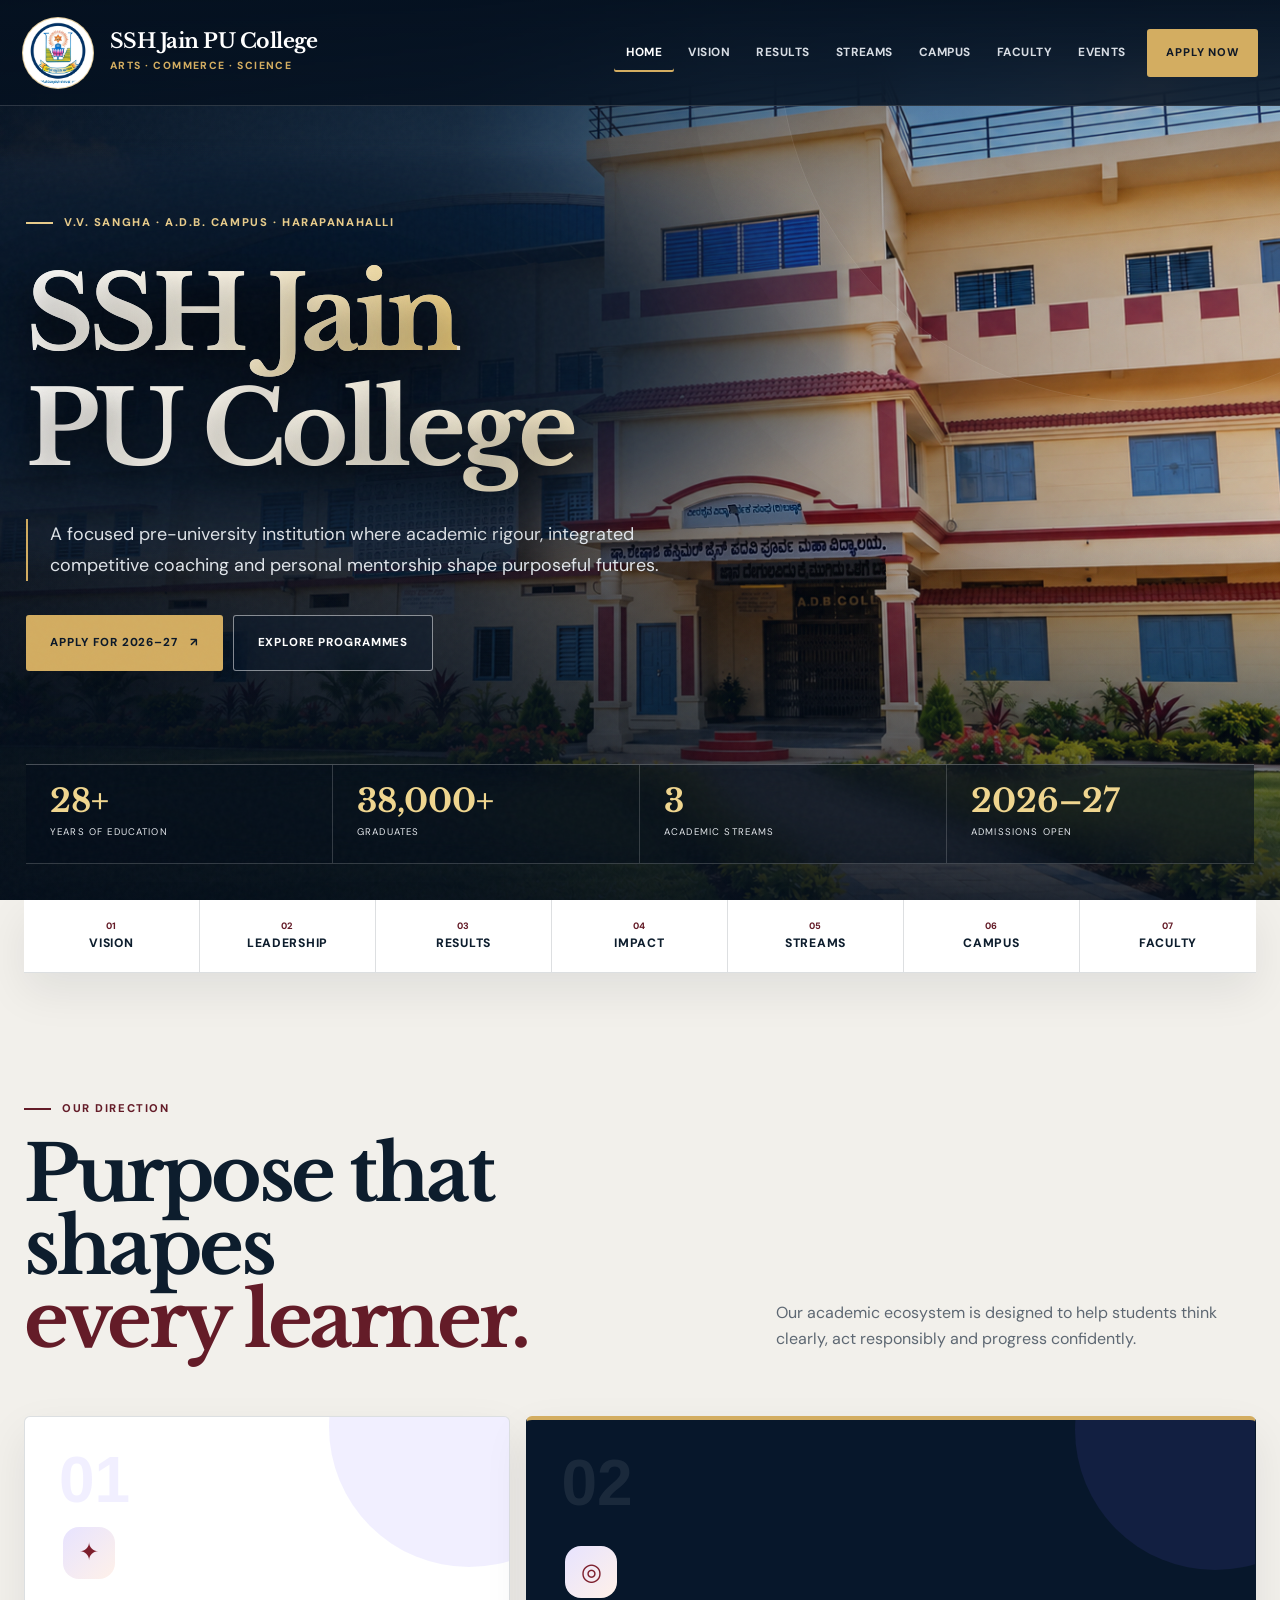
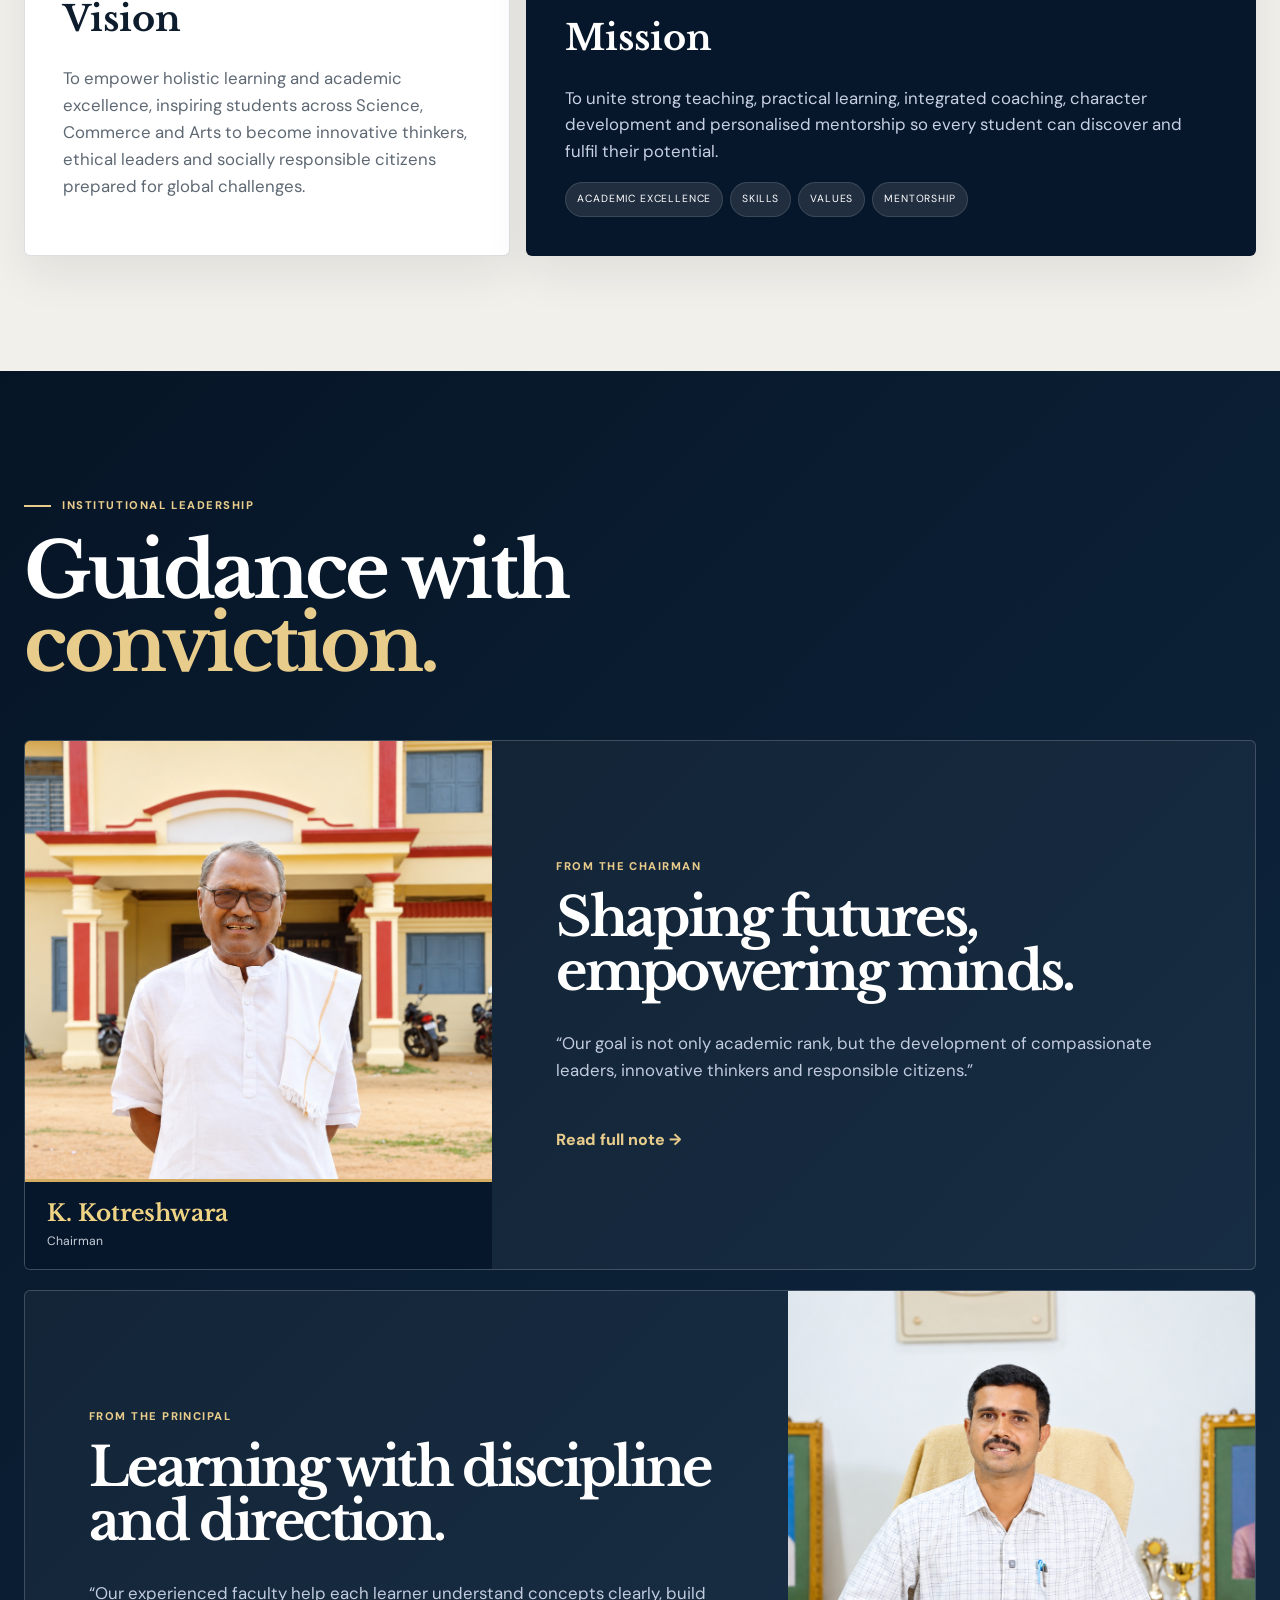
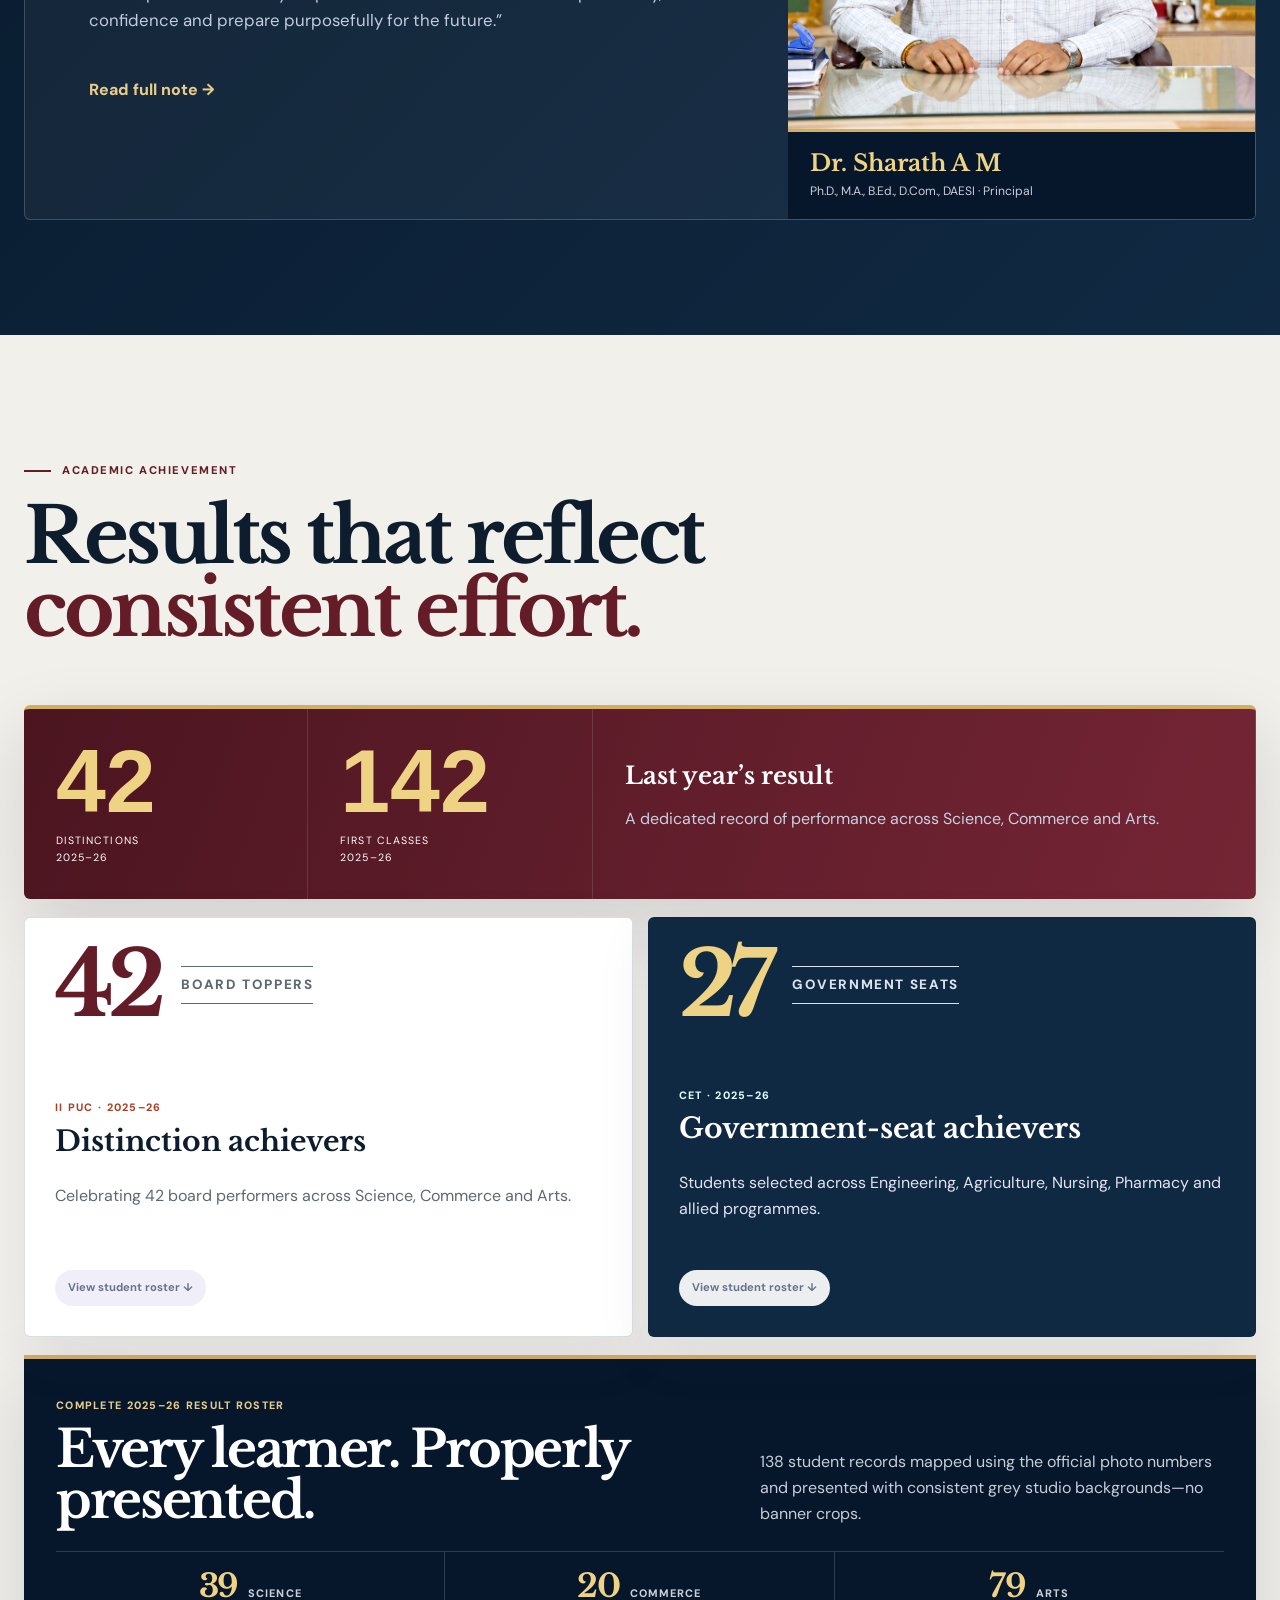
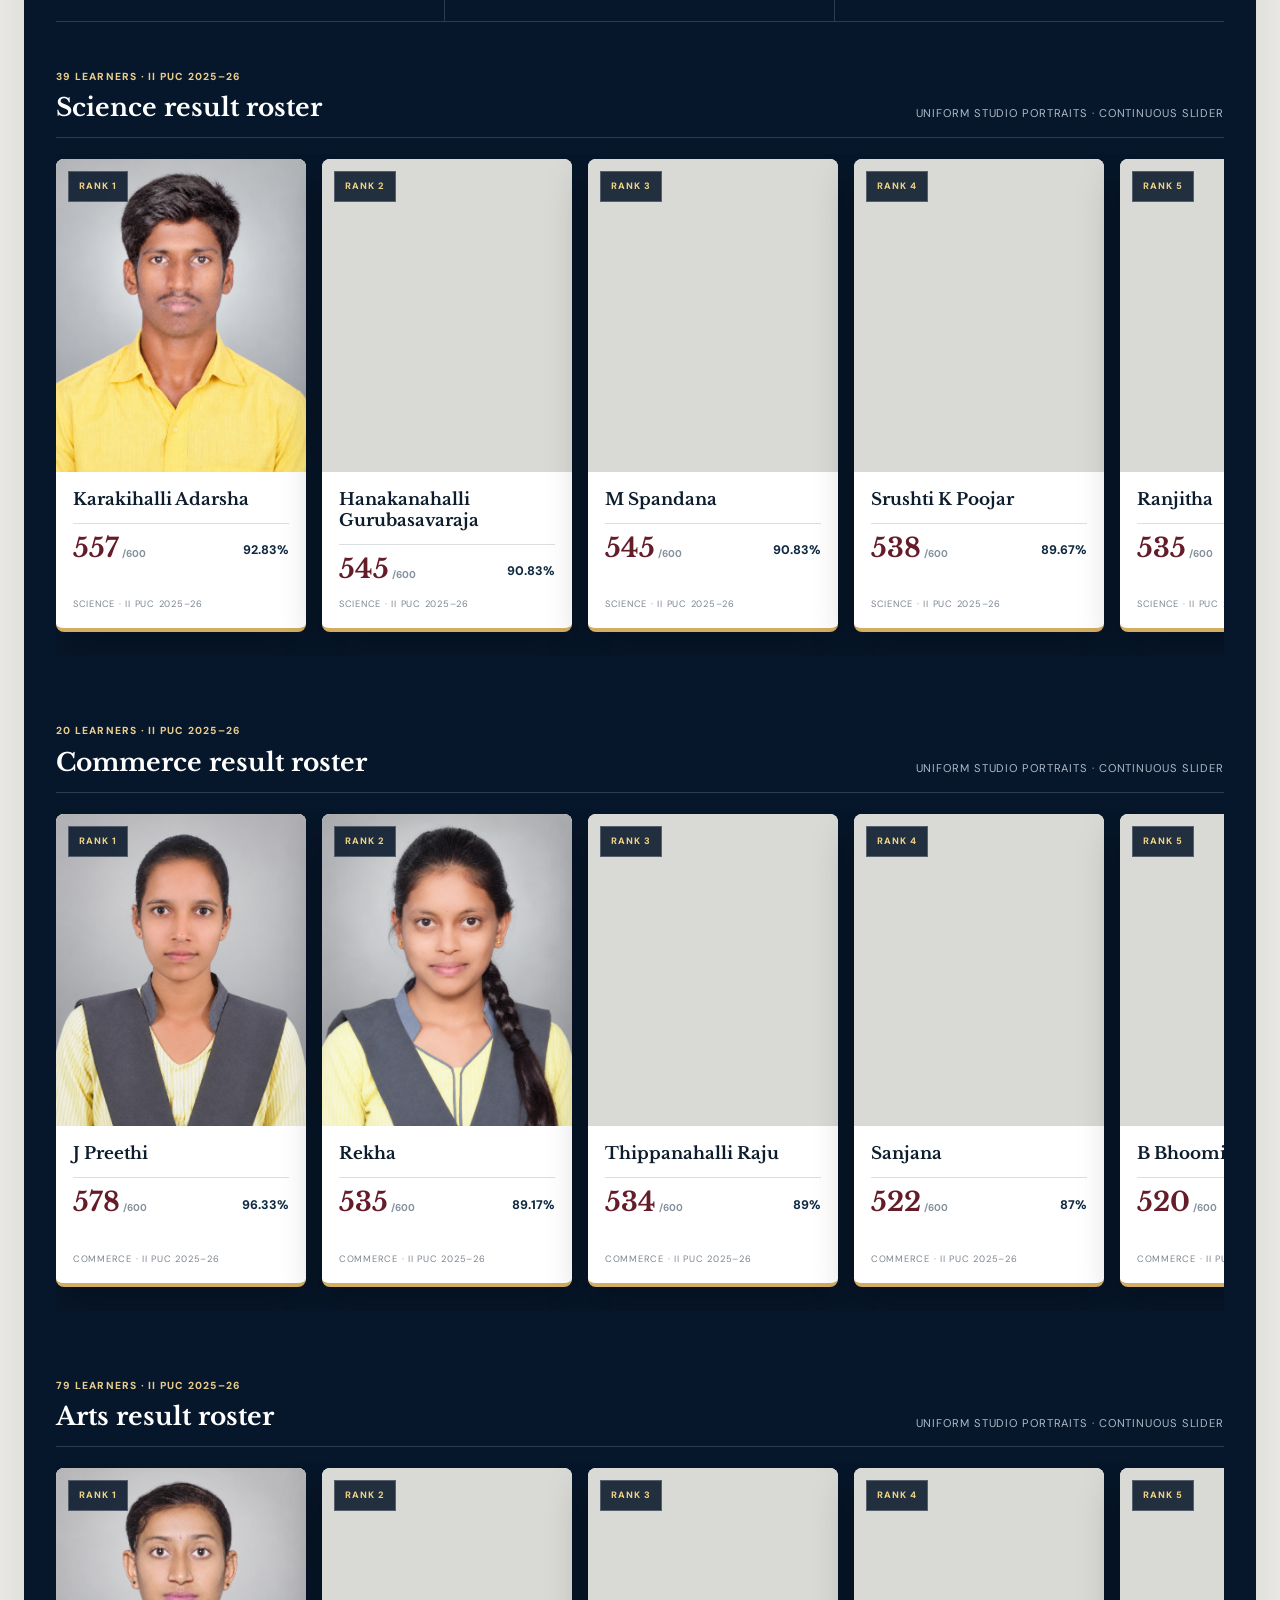
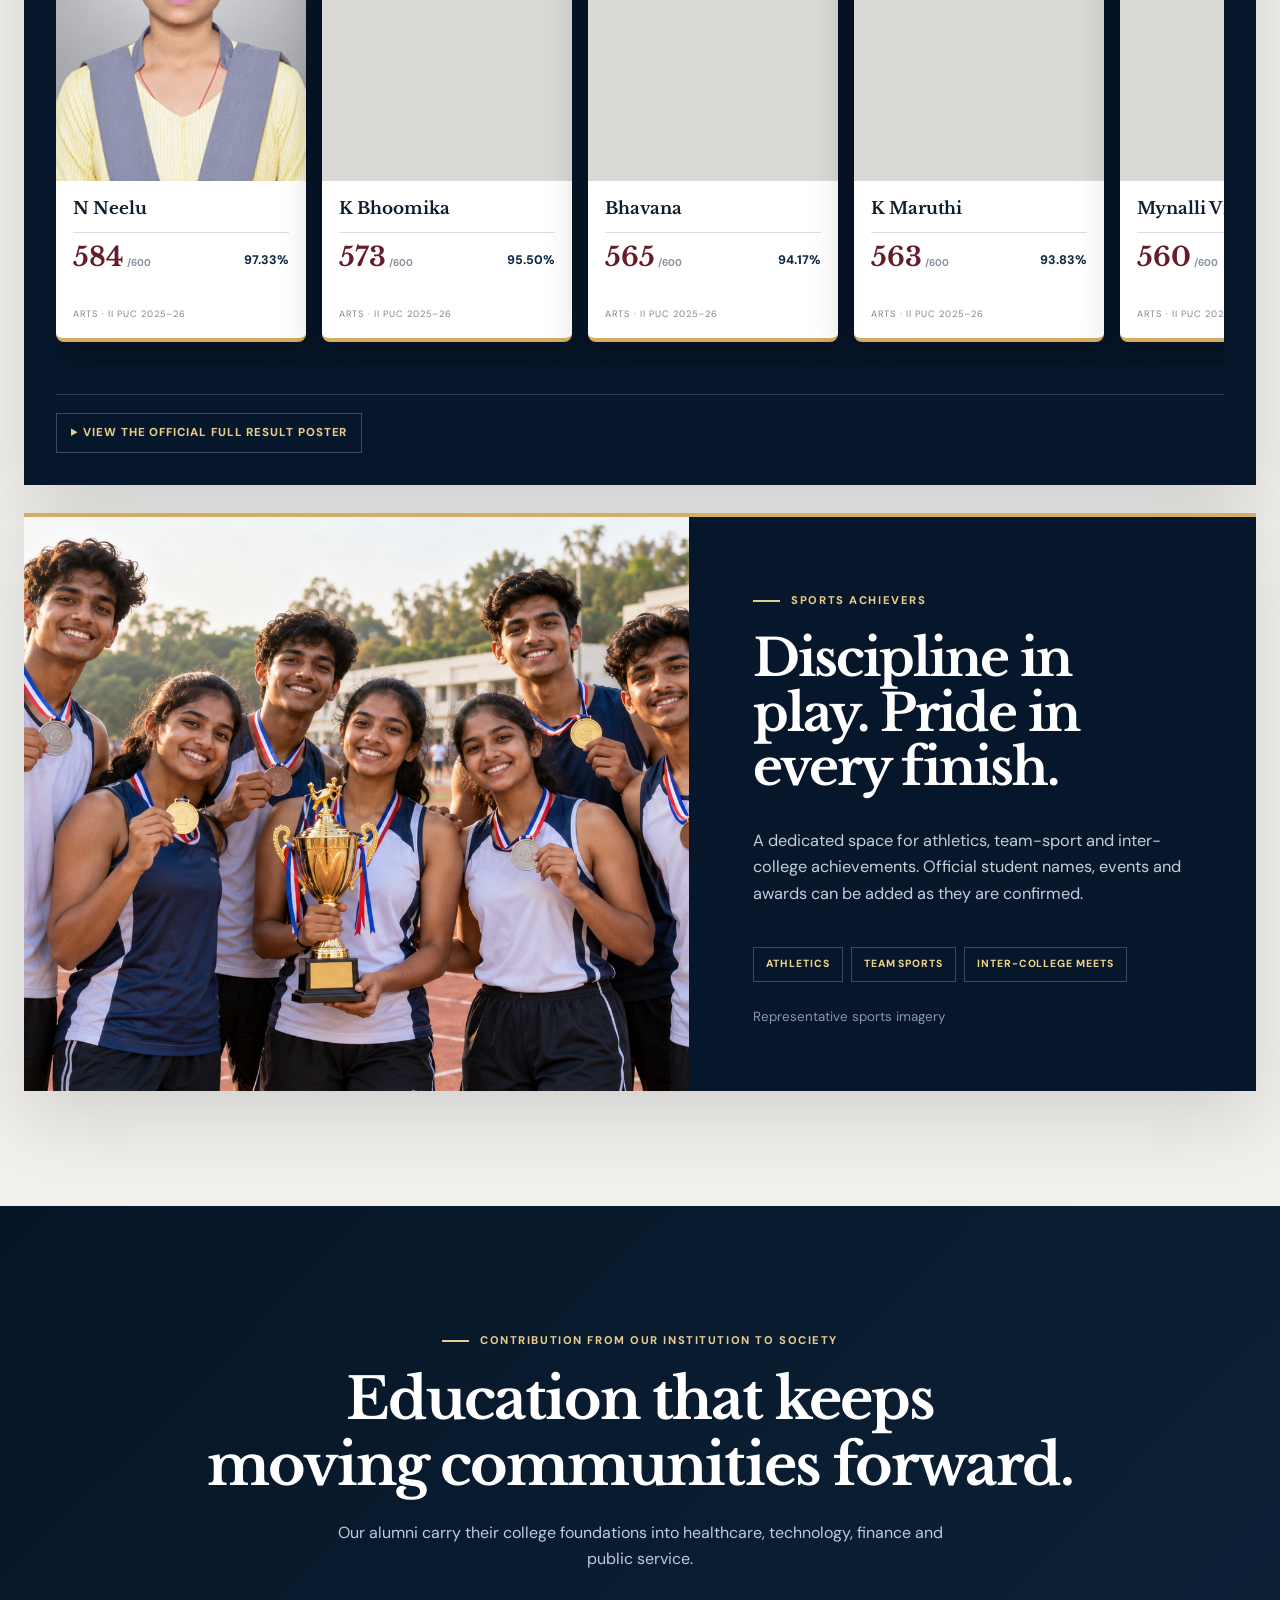
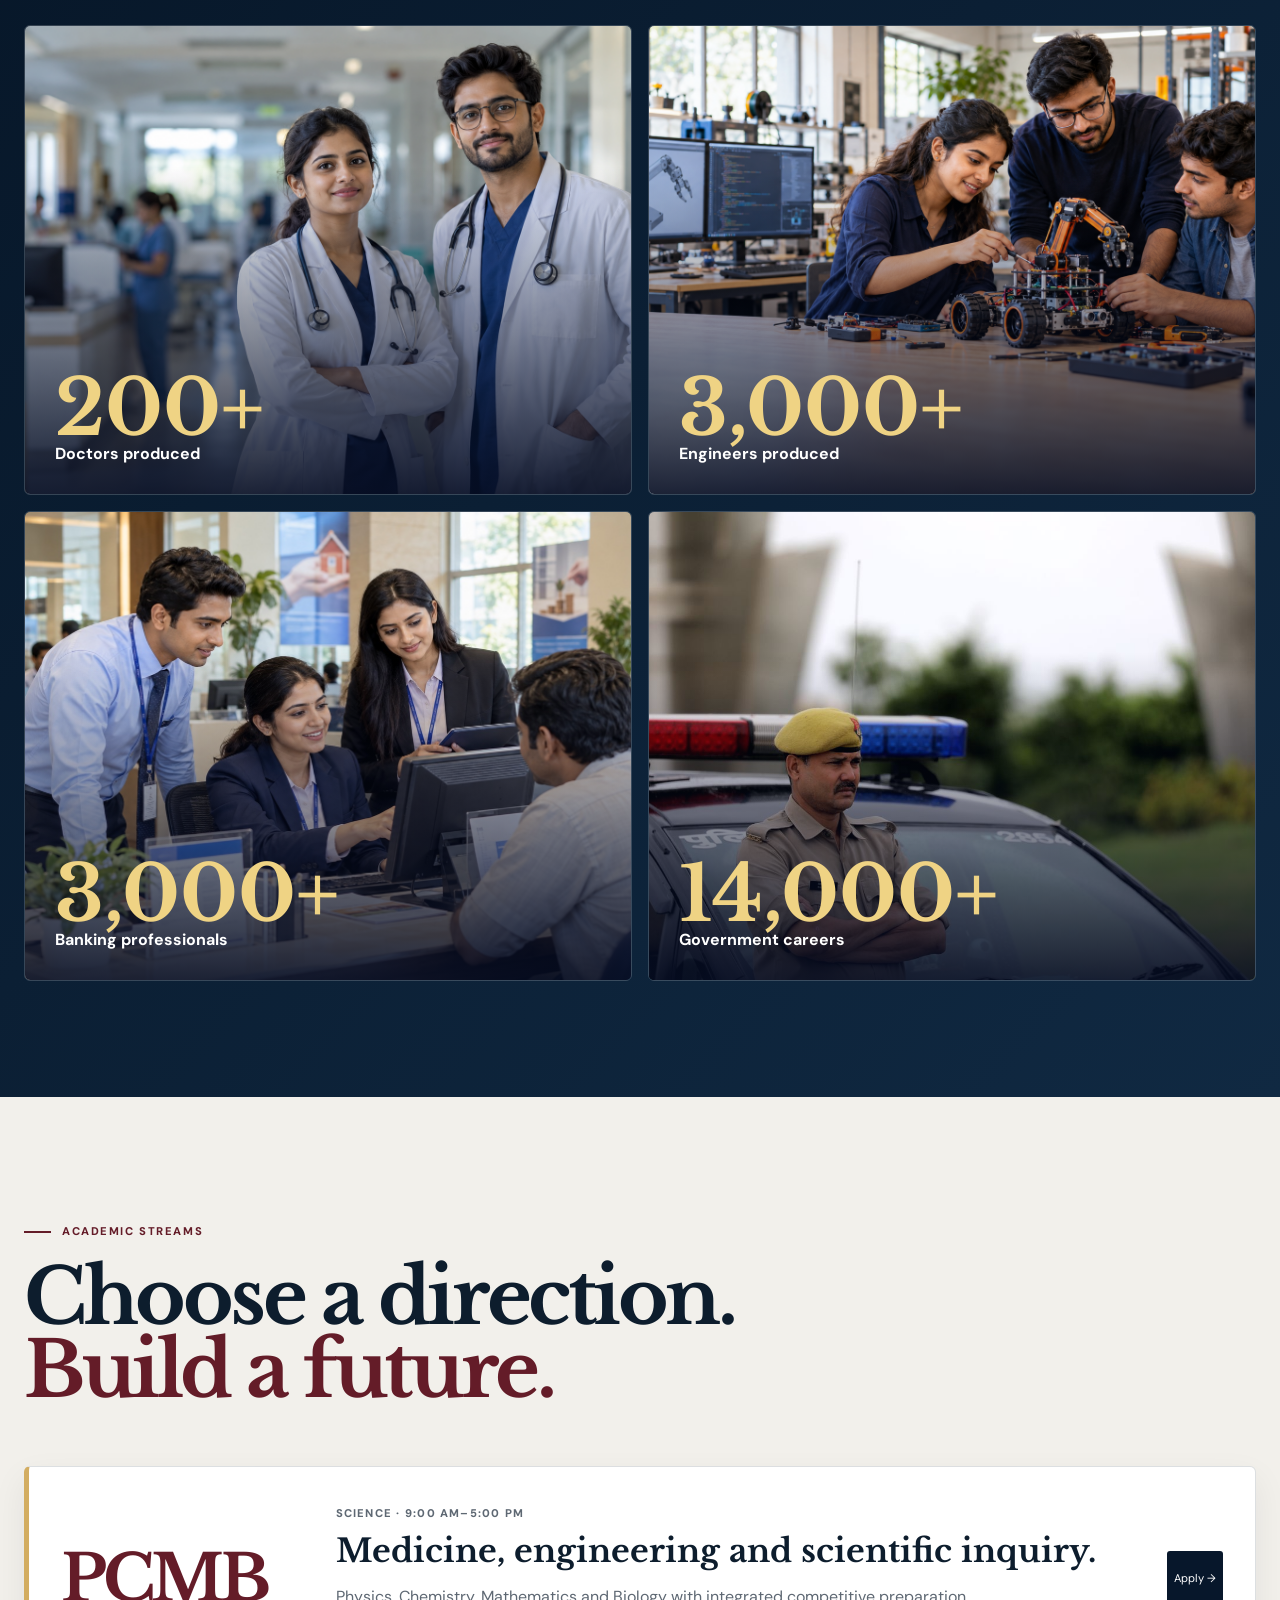
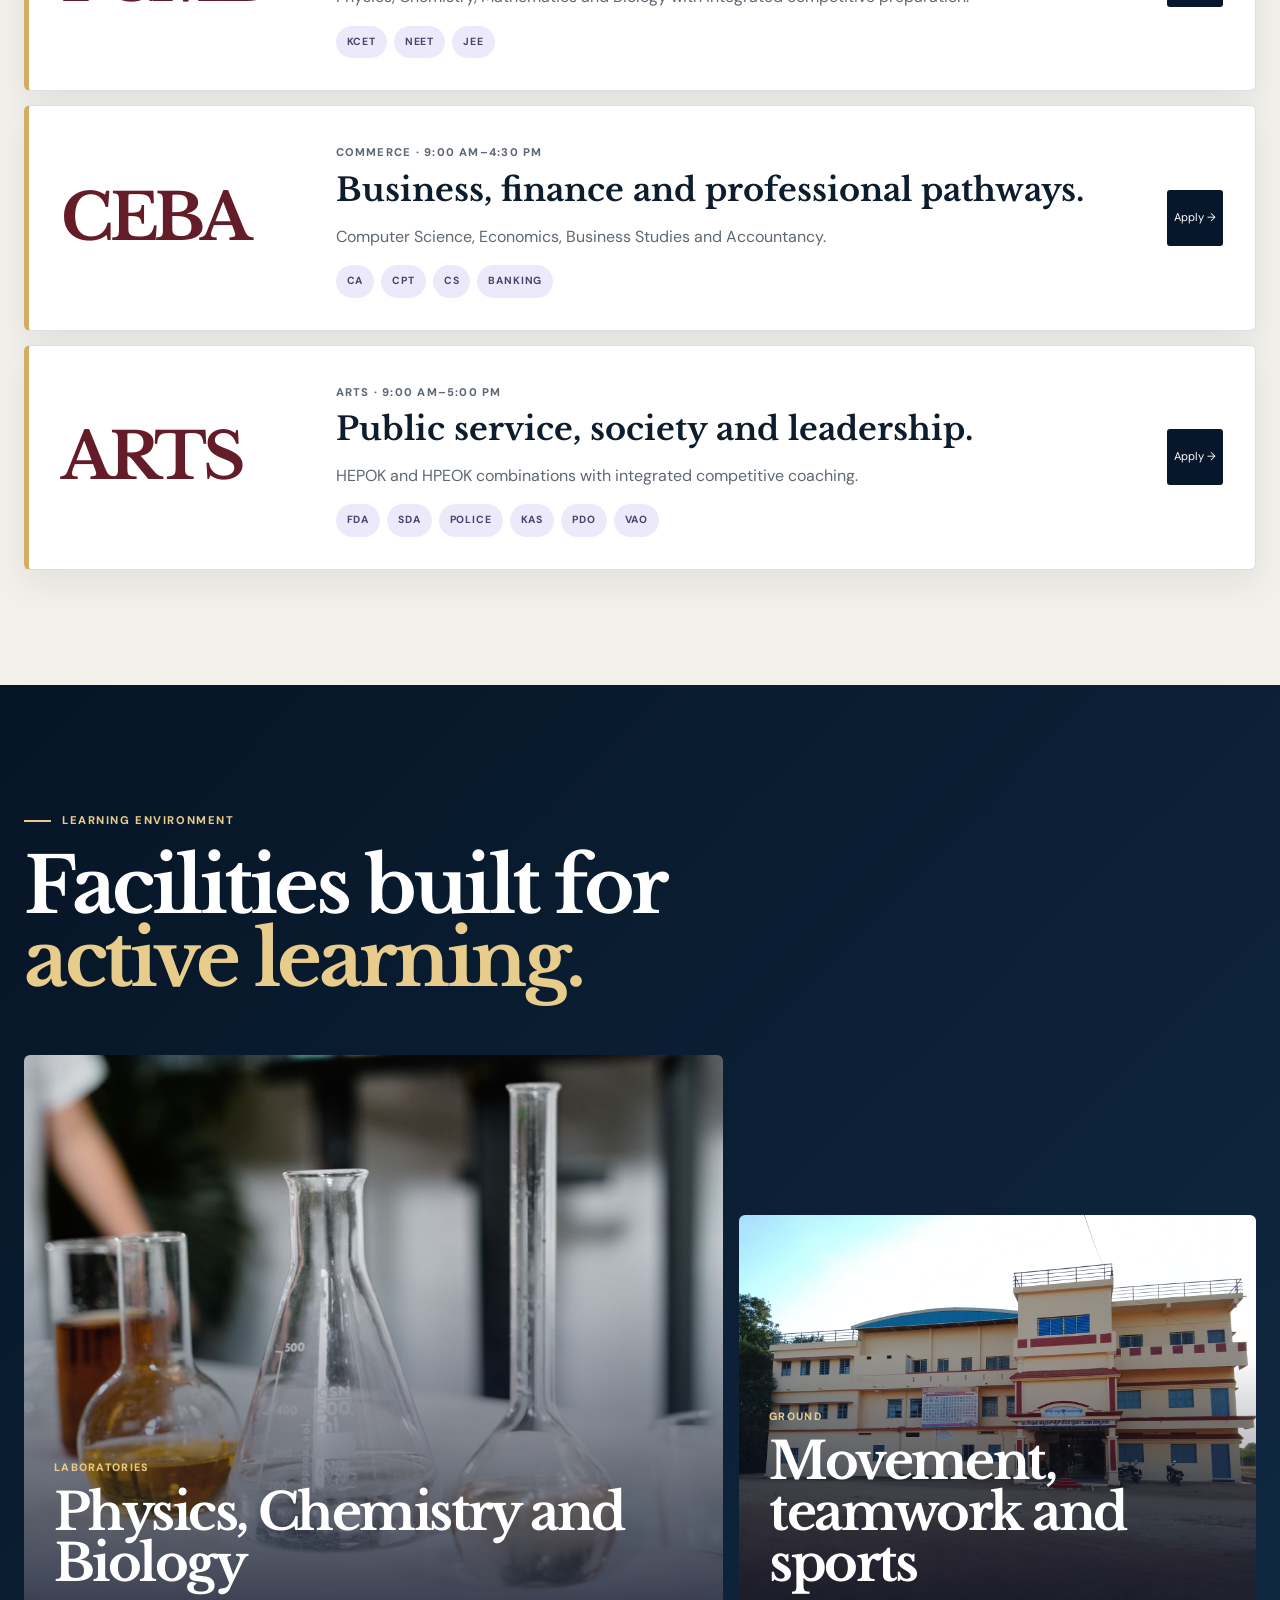
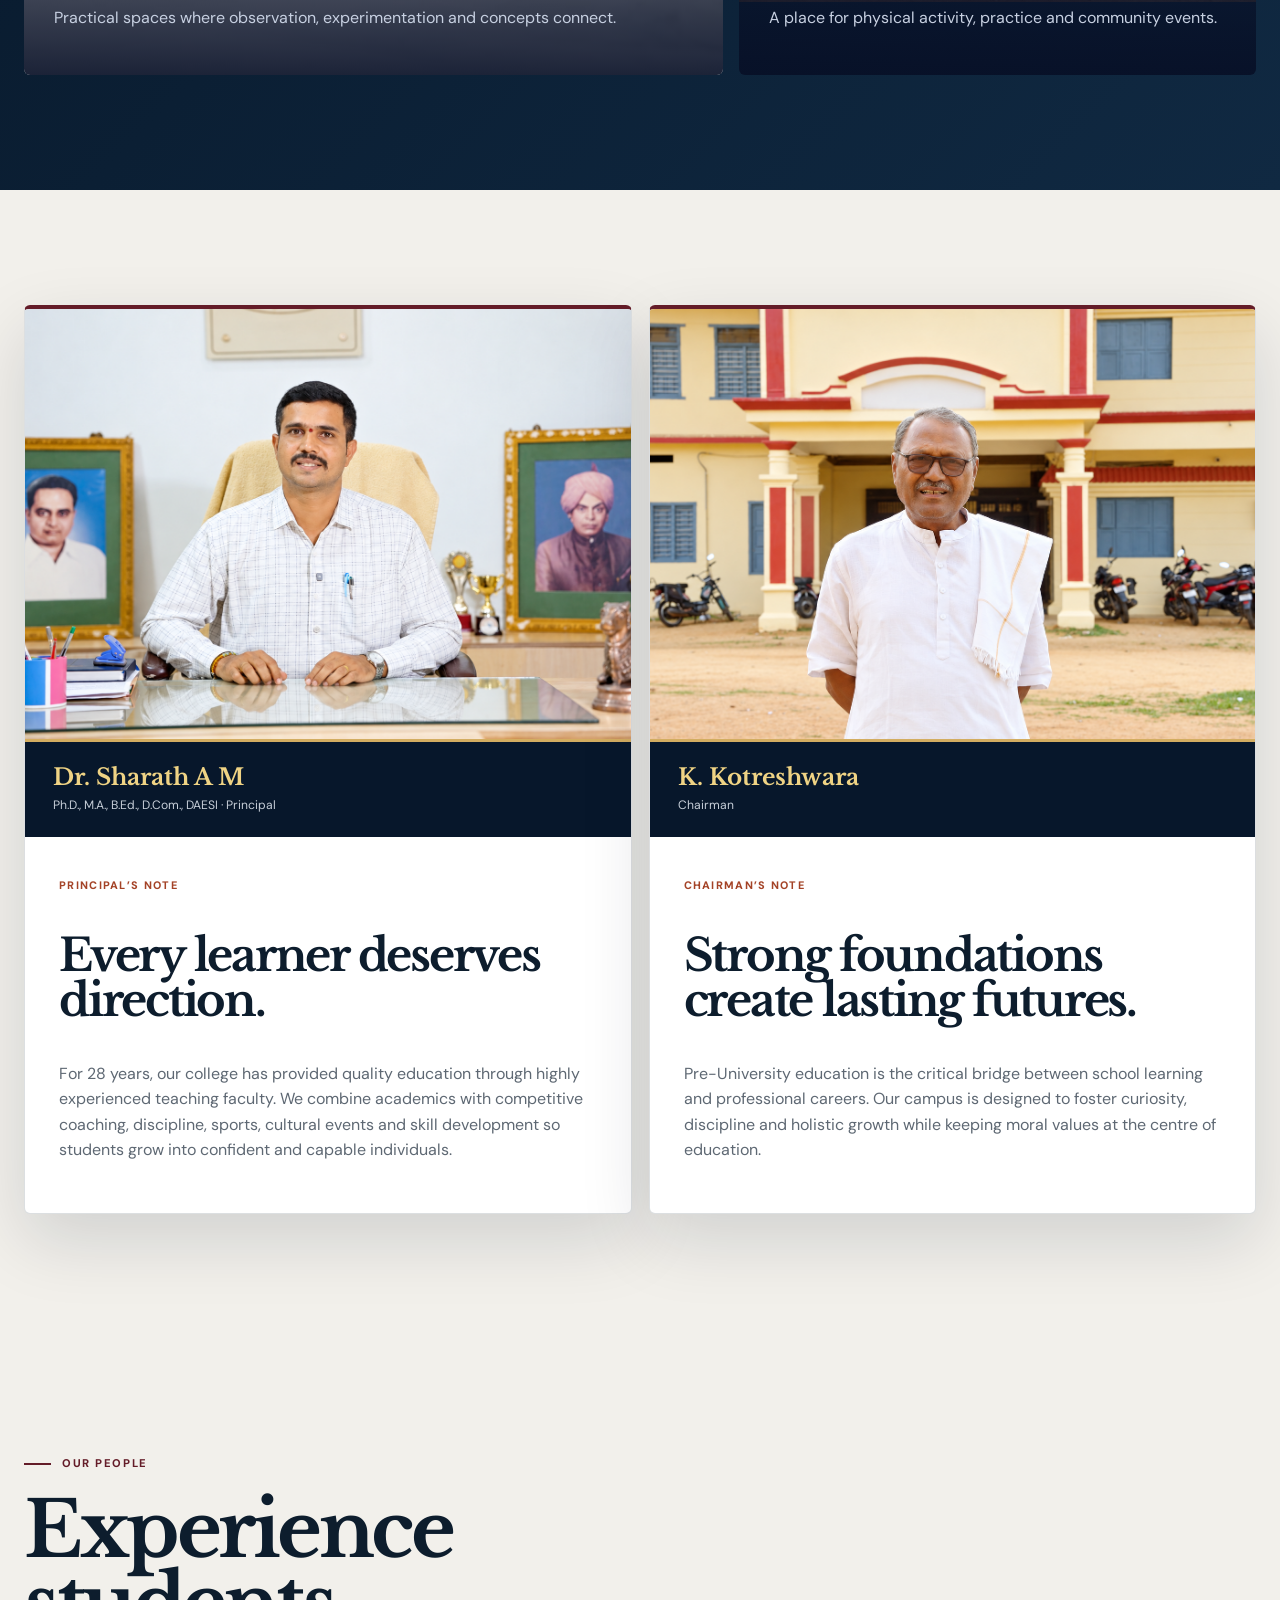
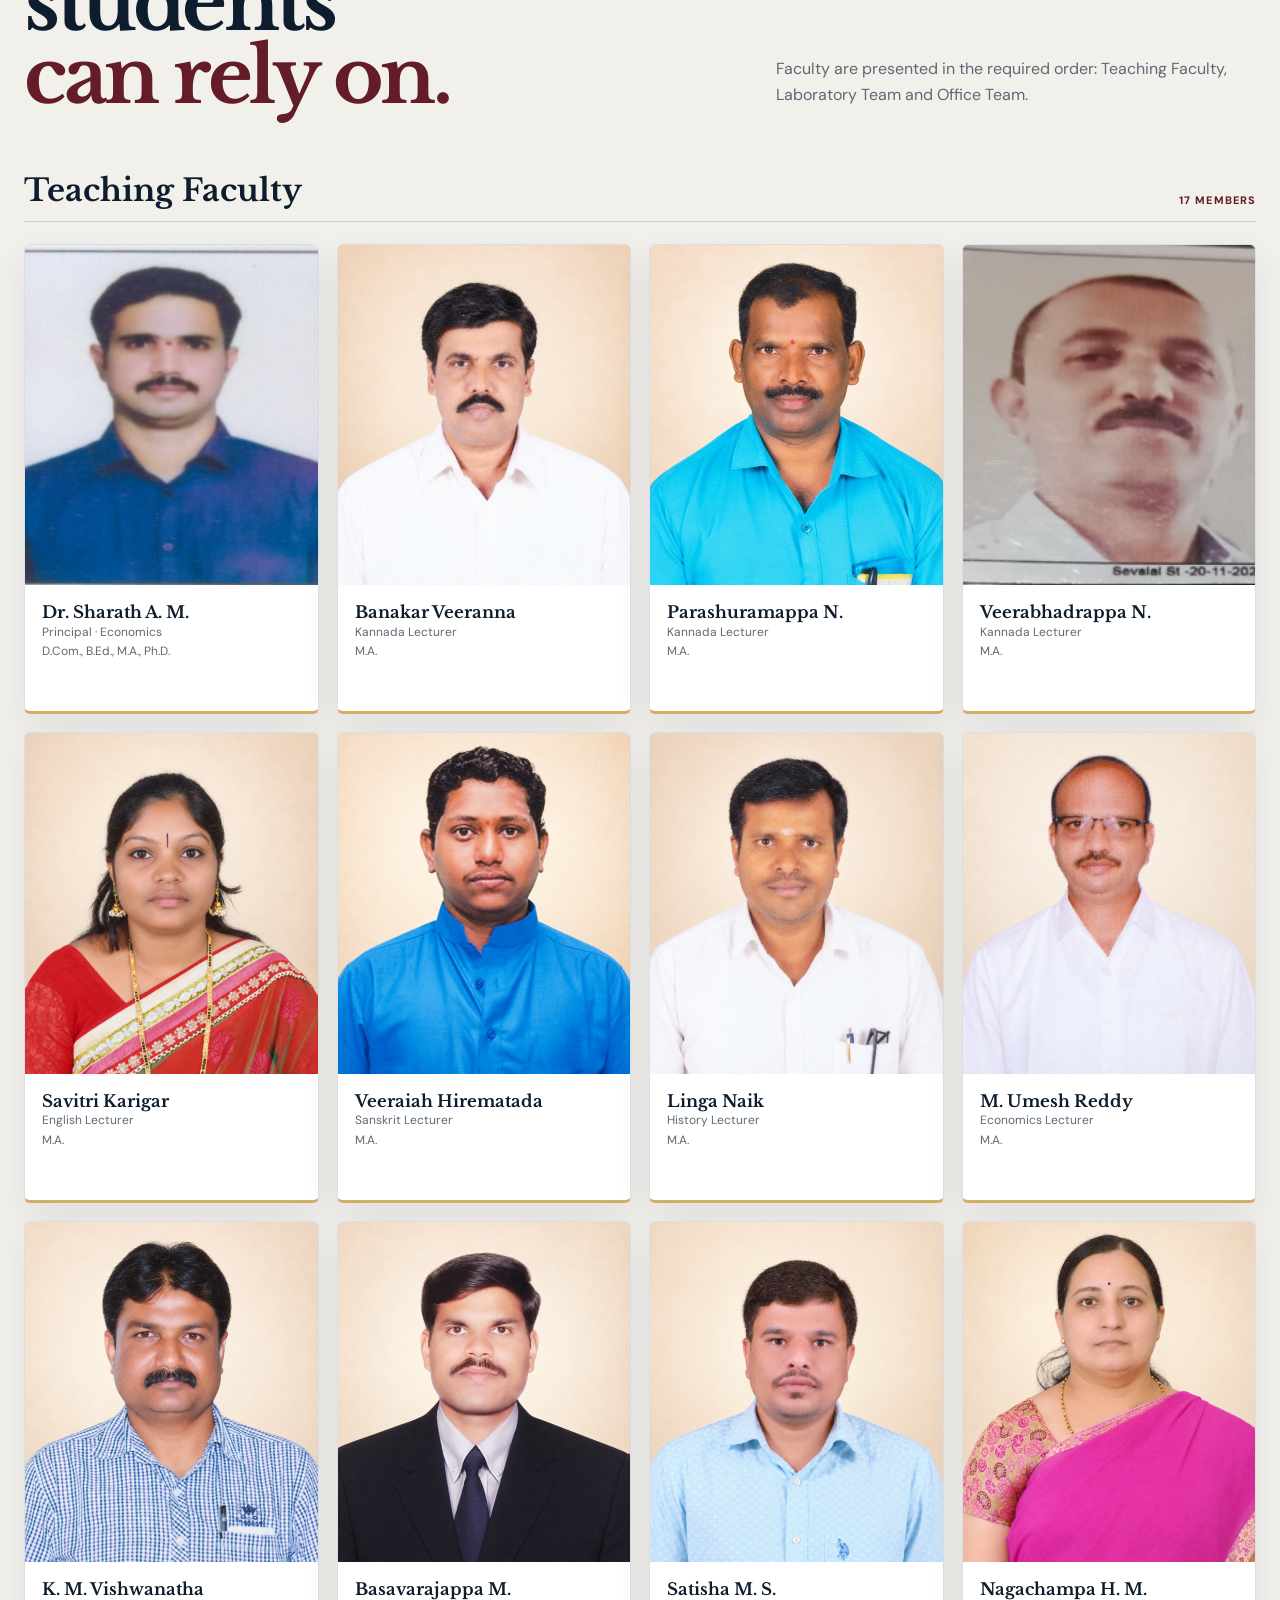
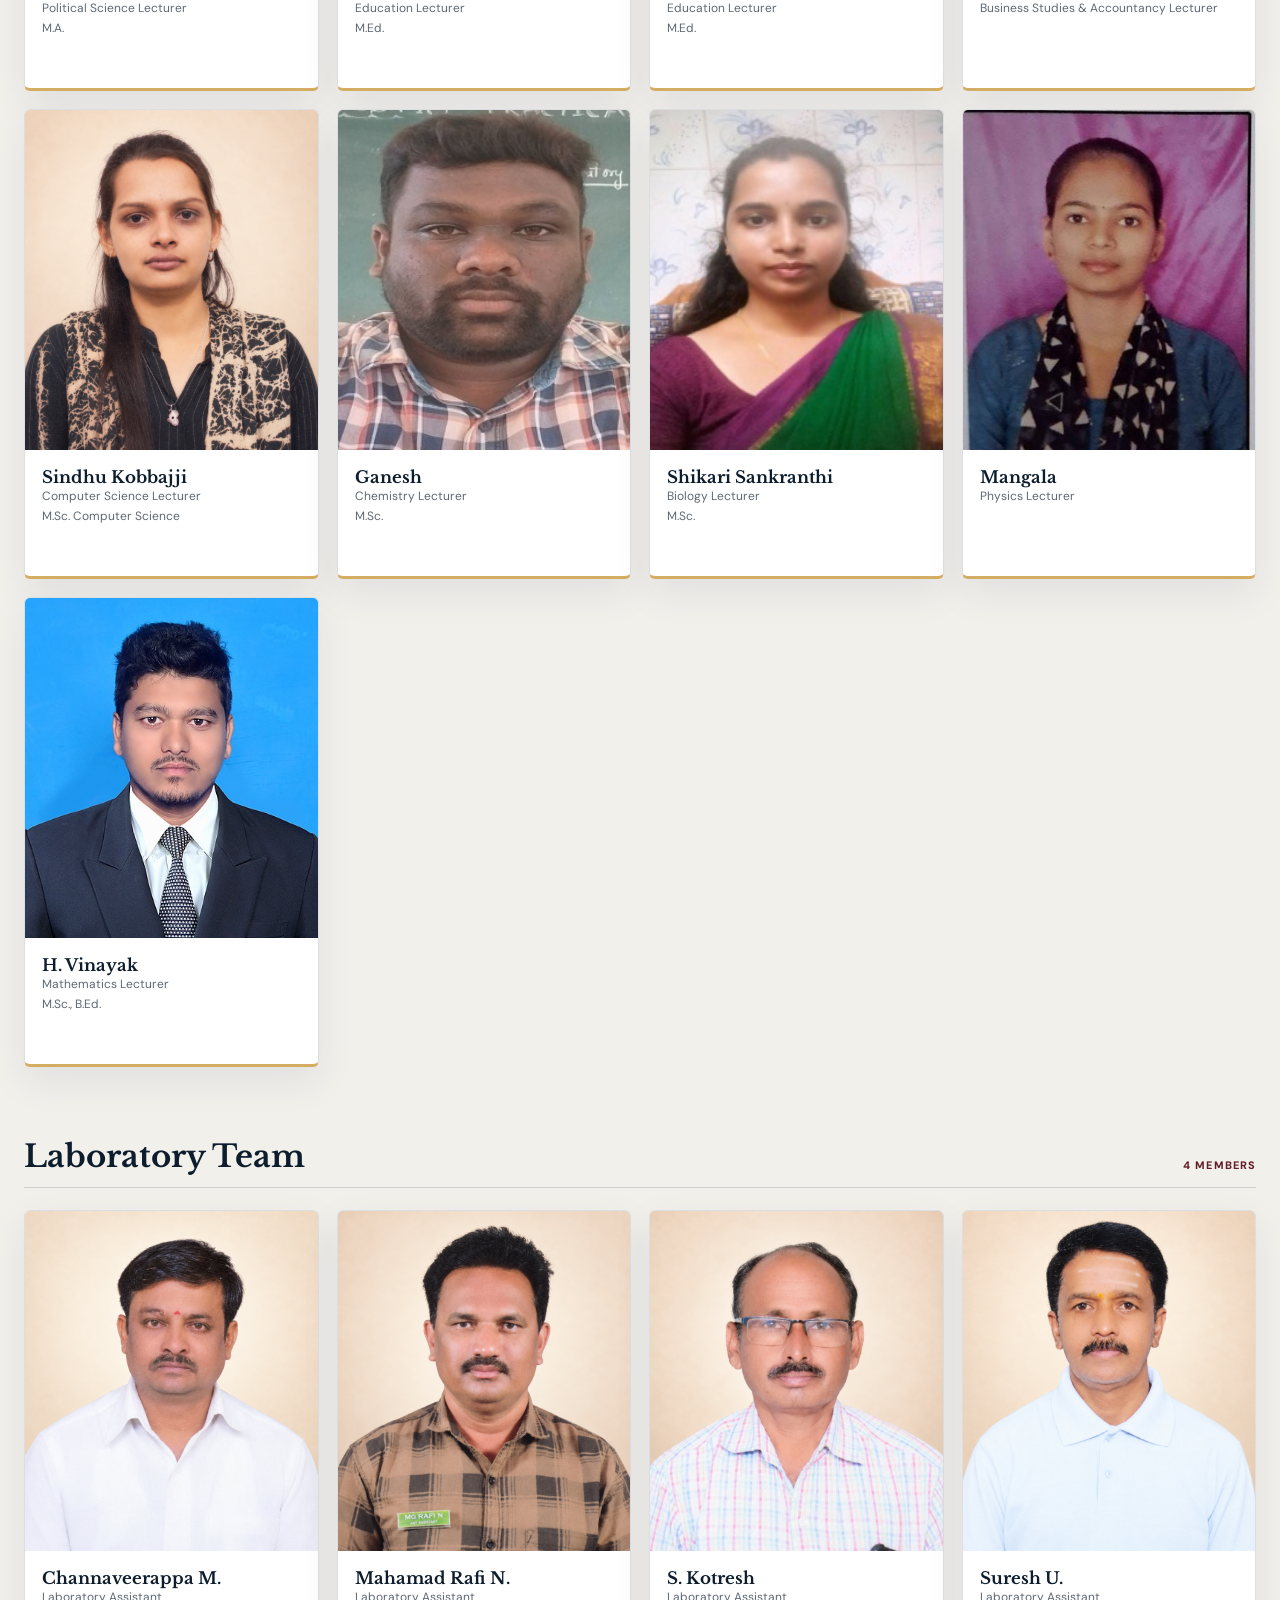
==== commit 6f7d9e09: "Publish complete results roster with uniform portraits" ====
--- a/index.html
+++ b/index.html
@@ -8,12 +8,12 @@
   <title>SSH Jain PU College | Harapanahalli</title>
   <link rel="preconnect" href="https://fonts.googleapis.com">
   <link rel="preconnect" href="https://fonts.gstatic.com" crossorigin>
-  <link rel="preload" as="image" href="assets/images/achievers-2025-26-web.jpg">
+  <link rel="preload" as="image" href="assets/images/results/science/001.jpg">
   <link href="https://fonts.googleapis.com/css2?family=DM+Sans:wght@400;500;600;700&family=Libre+Baskerville:wght@400;700&display=swap" rel="stylesheet">
-  <link rel="stylesheet" href="assets/css/main.css?v=20261011c">
+  <link rel="stylesheet" href="assets/css/main.css?v=20261012-results-preview">
   <script src="assets/js/faculty-data.js"></script>
-  <script src="assets/js/achiever-data.js?v=20261010k"></script>
-  <script defer src="assets/js/main.js?v=20261011b"></script>
+  <script src="assets/js/achiever-data.js?v=20261012-results-preview"></script>
+  <script defer src="assets/js/main.js?v=20261012-results-preview"></script>
 </head>
 <body>
   <a class="skip-link" href="#main">Skip to content</a>
@@ -61,7 +61,7 @@
       <div class="section-intro reveal"><p class="kicker dark">Academic achievement</p><h2>Results that reflect<br><span>consistent effort.</span></h2></div>
       <div class="result-summary reveal"><div><strong>42</strong><span>Distinctions<br>2025–26</span></div><div><strong>142</strong><span>First classes<br>2025–26</span></div><div class="result-copy"><b>Last year’s result</b><p>A dedicated record of performance across Science, Commerce and Arts.</p></div></div>
       <div class="achievement-grid"><article class="achievement-card reveal"><div class="achievement-metric"><strong>42</strong><small>Board toppers</small></div><span>II PUC · 2025–26</span><h3>Distinction achievers</h3><p>Celebrating 42 board performers across Science, Commerce and Arts.</p><a href="#achiever-roster">View student roster ↓</a></article><article class="achievement-card gradient reveal"><div class="achievement-metric"><strong>27</strong><small>Government seats</small></div><span>CET · 2025–26</span><h3>Government-seat achievers</h3><p>Students selected across Engineering, Agriculture, Nursing, Pharmacy and allied programmes.</p><a href="#achiever-roster">View student roster ↓</a></article></div>
-      <section class="achiever-roster reveal" id="achiever-roster" aria-labelledby="achiever-roster-title"><div class="achiever-roster-head"><div><span>2025–26 achiever roster</span><h3 id="achiever-roster-title">Meet our individual achievers.</h3></div><p>Individual student profiles prepared from the official college result publication, arranged in the same easy-to-scan format as our faculty.</p></div><div class="achiever-groups" data-achiever-groups></div><details class="official-roster"><summary>View the official full result poster</summary><div class="achiever-poster-scroll" tabindex="0" aria-label="Scrollable official achiever poster"><img src="assets/images/achievers-2025-26.jpg" alt="SSH Jain PU College 2025–26 board toppers and CET government-seat achievers with student photographs, names and programmes" loading="lazy"></div></details></section>
+      <section class="achiever-roster reveal" id="achiever-roster" aria-labelledby="achiever-roster-title"><div class="achiever-roster-head"><div><span>Complete 2025–26 result roster</span><h3 id="achiever-roster-title">Every learner. Properly presented.</h3></div><p>138 student records mapped using the official photo numbers and presented with consistent grey studio backgrounds—no banner crops.</p></div><div class="result-stream-overview" aria-label="Students by stream"><span><b>39</b> Science</span><span><b>20</b> Commerce</span><span><b>79</b> Arts</span></div><div class="achiever-groups" data-achiever-groups></div><details class="official-roster"><summary>View the official full result poster</summary><div class="achiever-poster-scroll" tabindex="0" aria-label="Scrollable official achiever poster"><img src="assets/images/achievers-2025-26.jpg" alt="SSH Jain PU College 2025–26 board toppers and CET government-seat achievers with student photographs, names and programmes" loading="lazy"></div></details></section>
       <section class="sports-showcase reveal" aria-labelledby="sports-title"><div class="sports-photo"><img src="assets/images/sports-achievers-2026.jpg" alt="Indian college students celebrating sports achievements" loading="lazy"></div><div class="sports-copy"><p class="kicker">Sports achievers</p><h3 id="sports-title">Discipline in play. Pride in every finish.</h3><p>A dedicated space for athletics, team-sport and inter-college achievements. Official student names, events and awards can be added as they are confirmed.</p><div class="sports-tags"><span>Athletics</span><span>Team sports</span><span>Inter-college meets</span></div><small>Representative sports imagery</small></div></section>
     </section>
 
@@ -90,7 +90,7 @@
     </section>
 
     <section class="section testimonials" id="testimonials">
-      <div class="section-intro light reveal"><p class="kicker">Hear from our students</p><h2>Achievers who found<br><span>their direction here.</span></h2><p>Draft student-spotlight copy based on the official 2025–26 results; final quotations can be approved by each student.</p></div><div class="testimonial-cards"><article><div class="testimonial-student"><div class="testimonial-portrait" role="img" aria-label="Portrait of H. Gurubasavaraj" style="--crop-x:-2628px;--crop-y:-995px"></div><div><b>H. Gurubasavaraj</b><small>Science · 545</small></div></div><blockquote>“The clear academic structure and regular guidance helped me stay consistent, strengthen my concepts and approach every examination with confidence.”</blockquote><span>Draft testimonial · pending student approval</span></article><article><div class="testimonial-student"><div class="testimonial-portrait" role="img" aria-label="Portrait of J. Preethi" style="--crop-x:-5631px;--crop-y:-938px"></div><div><b>J. Preethi</b><small>Commerce · 578</small></div></div><blockquote>“My teachers encouraged disciplined preparation and practical understanding. That support helped me turn daily effort into a result I am proud of.”</blockquote><span>Draft testimonial · pending student approval</span></article><article><div class="testimonial-student"><div class="testimonial-portrait" role="img" aria-label="Portrait of N. Neelu" style="--crop-x:-5078px;--crop-y:-938px"></div><div><b>N. Neelu</b><small>Arts · 584</small></div></div><blockquote>“The college gave me the confidence to ask questions, think independently and prepare with purpose. I always felt that my progress mattered.”</blockquote><span>Draft testimonial · pending student approval</span></article></div>
+      <div class="section-intro light reveal"><p class="kicker">Hear from our students</p><h2>Achievers who found<br><span>their direction here.</span></h2><p>Draft student-spotlight copy based on the official 2025–26 results; final quotations can be approved by each student.</p></div><div class="testimonial-cards"><article><div class="testimonial-student"><img class="testimonial-portrait" src="assets/images/results/science/002.jpg" alt="Portrait of Hanakanahalli Gurubasavaraja" loading="lazy"><div><b>H. Gurubasavaraja</b><small>Science · 545</small></div></div><blockquote>“The clear academic structure and regular guidance helped me stay consistent, strengthen my concepts and approach every examination with confidence.”</blockquote><span>Draft testimonial · pending student approval</span></article><article><div class="testimonial-student"><img class="testimonial-portrait" src="assets/images/results/commerce/001.jpg" alt="Portrait of J. Preethi" loading="lazy"><div><b>J. Preethi</b><small>Commerce · 578</small></div></div><blockquote>“My teachers encouraged disciplined preparation and practical understanding. That support helped me turn daily effort into a result I am proud of.”</blockquote><span>Draft testimonial · pending student approval</span></article><article><div class="testimonial-student"><img class="testimonial-portrait" src="assets/images/results/arts/001.jpg" alt="Portrait of N. Neelu" loading="lazy"><div><b>N. Neelu</b><small>Arts · 584</small></div></div><blockquote>“The college gave me the confidence to ask questions, think independently and prepare with purpose. I always felt that my progress mattered.”</blockquote><span>Draft testimonial · pending student approval</span></article></div>
     </section>
 
     <section class="apply" id="apply"><div><p class="kicker">Admissions 2026–27</p><h2>Your next chapter<br>starts here.</h2><p>Send an enquiry and let the college team guide you through streams, eligibility, documents and fees.</p></div><form data-enquiry-form><label>Student name<input name="student" required></label><label>Contact number<input name="phone" type="tel" required></label><label>Preferred stream<select name="stream" required><option value="">Choose a stream</option><option>Science — PCMB</option><option>Commerce — CEBA</option><option>Arts — HEPOK</option><option>Arts — HPEOK</option></select></label><button class="button button-primary" type="submit">Submit enquiry ↗</button><p data-form-message>Google Sheets integration is ready to connect when the deployment URL is supplied.</p></form></section>
--- a/assets/css/main.css
+++ b/assets/css/main.css
@@ -179,3 +179,30 @@
 @media(max-width:360px){
   .brand b{font-size:.73rem}.hero h1{font-size:2.65rem}.hero-proof span{font-size:.44rem}.faculty-track{grid-template-columns:1fr}.faculty-card img{aspect-ratio:4/4}.faculty-card div{min-height:94px}.footer-top{grid-template-columns:1fr}
 }
+
+/* Results preview — original 2026 stream portraits mapped by official photo number */
+.result-stream-overview{display:grid;grid-template-columns:repeat(3,minmax(0,1fr));margin:0 0 38px;border-block:1px solid rgba(255,255,255,.16)}
+.result-stream-overview span{display:flex;align-items:baseline;justify-content:center;gap:10px;padding:18px 12px;border-right:1px solid rgba(255,255,255,.16);color:#c7d0dc;font-size:.68rem;font-weight:800;letter-spacing:.1em;text-transform:uppercase}
+.result-stream-overview span:last-child{border-right:0}.result-stream-overview b{font:700 2rem/1 var(--serif);color:#efd384;letter-spacing:-.04em}
+.achiever-groups{gap:58px}.achiever-group{padding-top:2px}.achiever-group-title{padding-bottom:14px;border-bottom:1px solid rgba(255,255,255,.16)}
+.achiever-track{grid-auto-columns:250px;gap:16px;padding:5px 4px 24px}
+.student-card{position:relative;display:grid;grid-template-rows:auto 1fr;background:#fff;border:0;border-bottom:4px solid var(--gold);border-radius:8px;box-shadow:0 18px 42px rgba(0,0,0,.28)}
+.student-photo{position:relative;overflow:hidden;aspect-ratio:4/5;background:#d9d9d6}
+.student-photo img{display:block;width:100%;height:100%;object-fit:cover;object-position:center top;transition:transform .45s ease}
+.student-card:hover .student-photo img{transform:scale(1.025)}
+.student-photo>span{position:absolute;left:12px;top:12px;padding:7px 10px;background:rgba(7,23,43,.88);border:1px solid rgba(255,255,255,.24);color:#efd384;font-size:.58rem;font-weight:800;letter-spacing:.1em;text-transform:uppercase;backdrop-filter:blur(8px)}
+.student-card-copy{min-height:150px;padding:17px 17px 16px}.student-card-copy b{font:700 1.05rem/1.26 var(--serif);color:var(--ink)}
+.student-result{display:flex;align-items:flex-end;justify-content:space-between;gap:12px;margin-top:13px;padding-top:11px;border-top:1px solid var(--line)}
+.student-result strong{font:700 1.65rem/1 var(--serif);color:var(--oxblood)}.student-result strong small{display:inline;margin:0 0 2px 3px;padding:0;color:#85909d;font:700 .62rem/1 "DM Sans",sans-serif;letter-spacing:0;text-transform:none}
+.student-result>span{color:#102942;font-size:.78rem;font-weight:800}.student-card-copy>small{margin-top:auto;padding-top:15px;color:#7b8590;font-size:.58rem;letter-spacing:.08em;text-transform:uppercase}
+.testimonial-portrait{display:block;object-fit:cover;object-position:center top;background-image:none!important}
+
+@media(max-width:760px){
+  .result-stream-overview{margin-bottom:30px}.result-stream-overview span{gap:6px;padding:14px 6px;font-size:.52rem;letter-spacing:.06em}.result-stream-overview b{font-size:1.5rem}
+  .achiever-groups{gap:42px}.achiever-group-title{display:block}.achiever-group-title>small{display:block;margin-top:7px}.achiever-track{grid-auto-columns:218px;gap:12px}.student-card-copy{min-height:138px;padding:15px}.student-card-copy b{font-size:.94rem}.student-result strong{font-size:1.45rem}
+}
+
+@media(max-width:420px){
+  .achiever-roster-head p{font-size:.86rem;line-height:1.55}.result-stream-overview{grid-template-columns:1fr}.result-stream-overview span{justify-content:flex-start;padding:11px 4px;border-right:0;border-bottom:1px solid rgba(255,255,255,.12)}.result-stream-overview span:last-child{border-bottom:0}.result-stream-overview b{min-width:34px}
+  .achiever-track{grid-auto-columns:204px}.student-card-copy{min-height:132px}.student-photo>span{left:9px;top:9px;padding:6px 8px}
+}
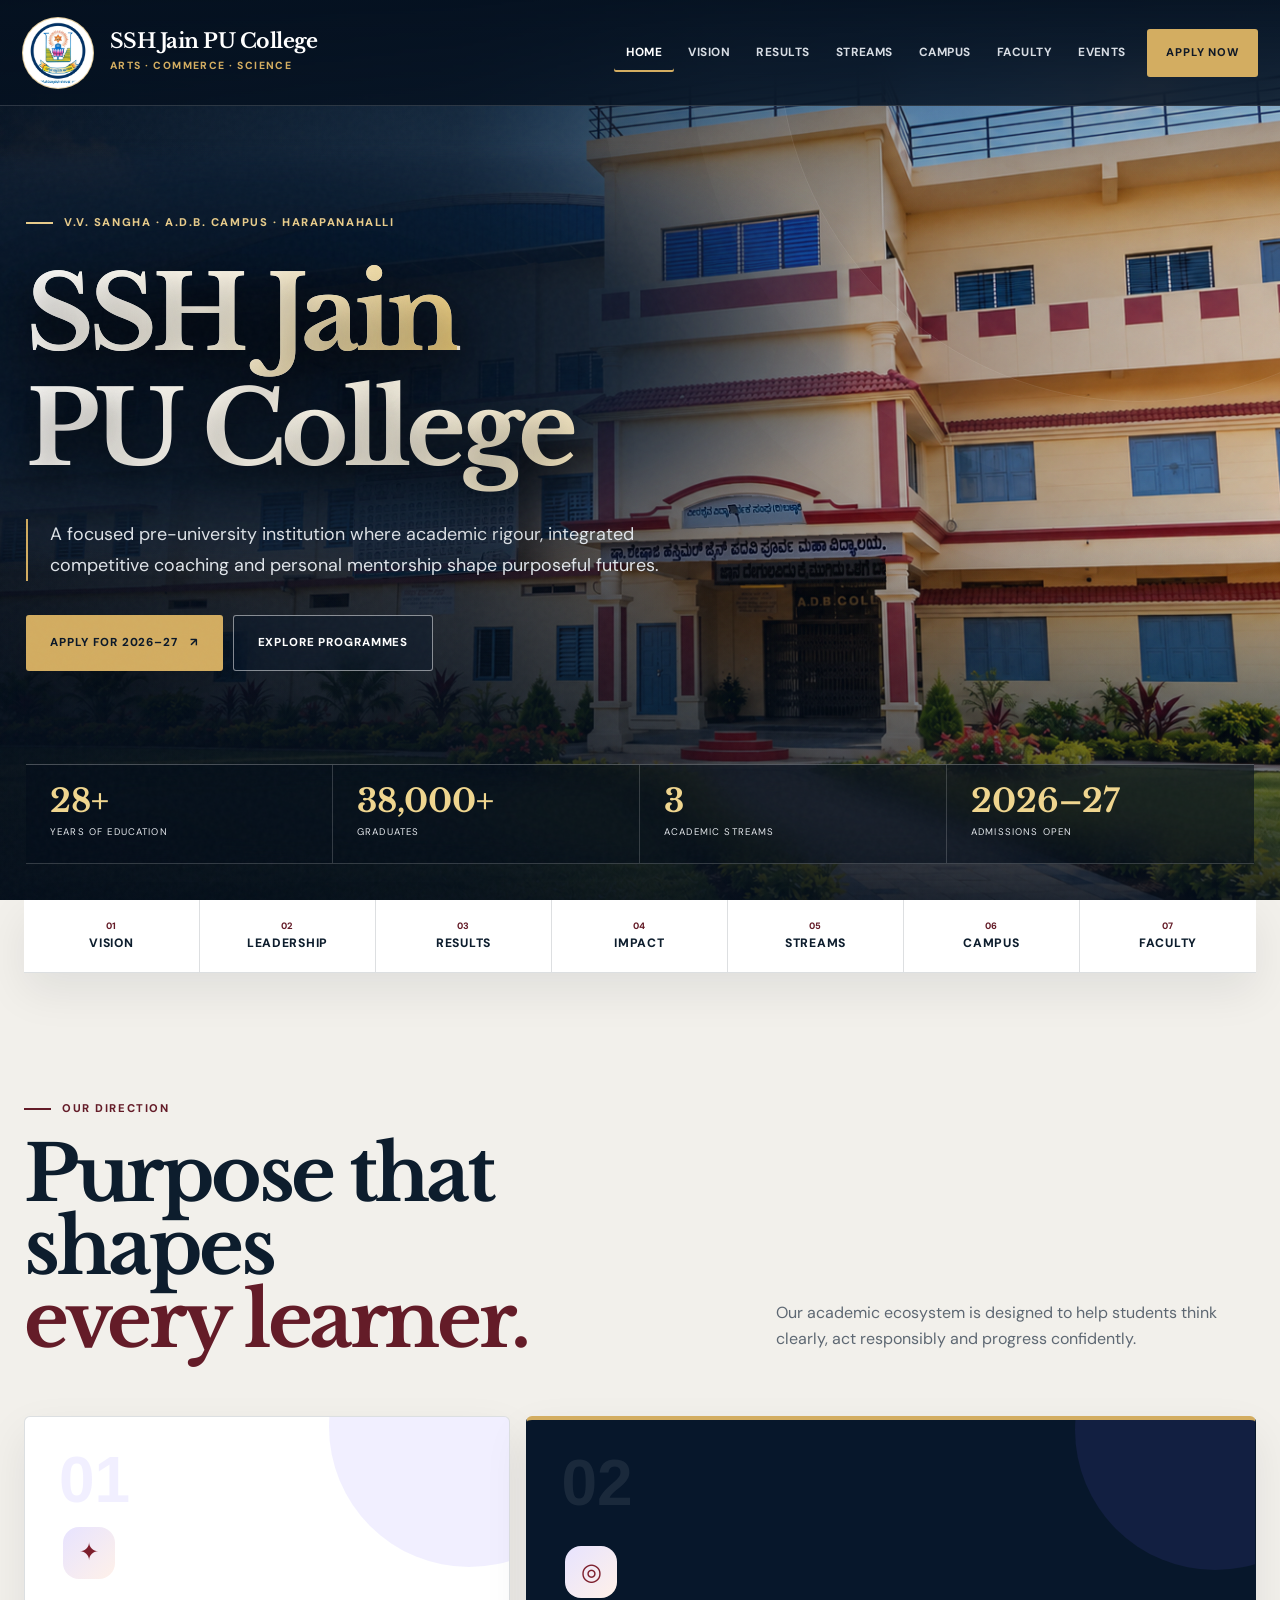
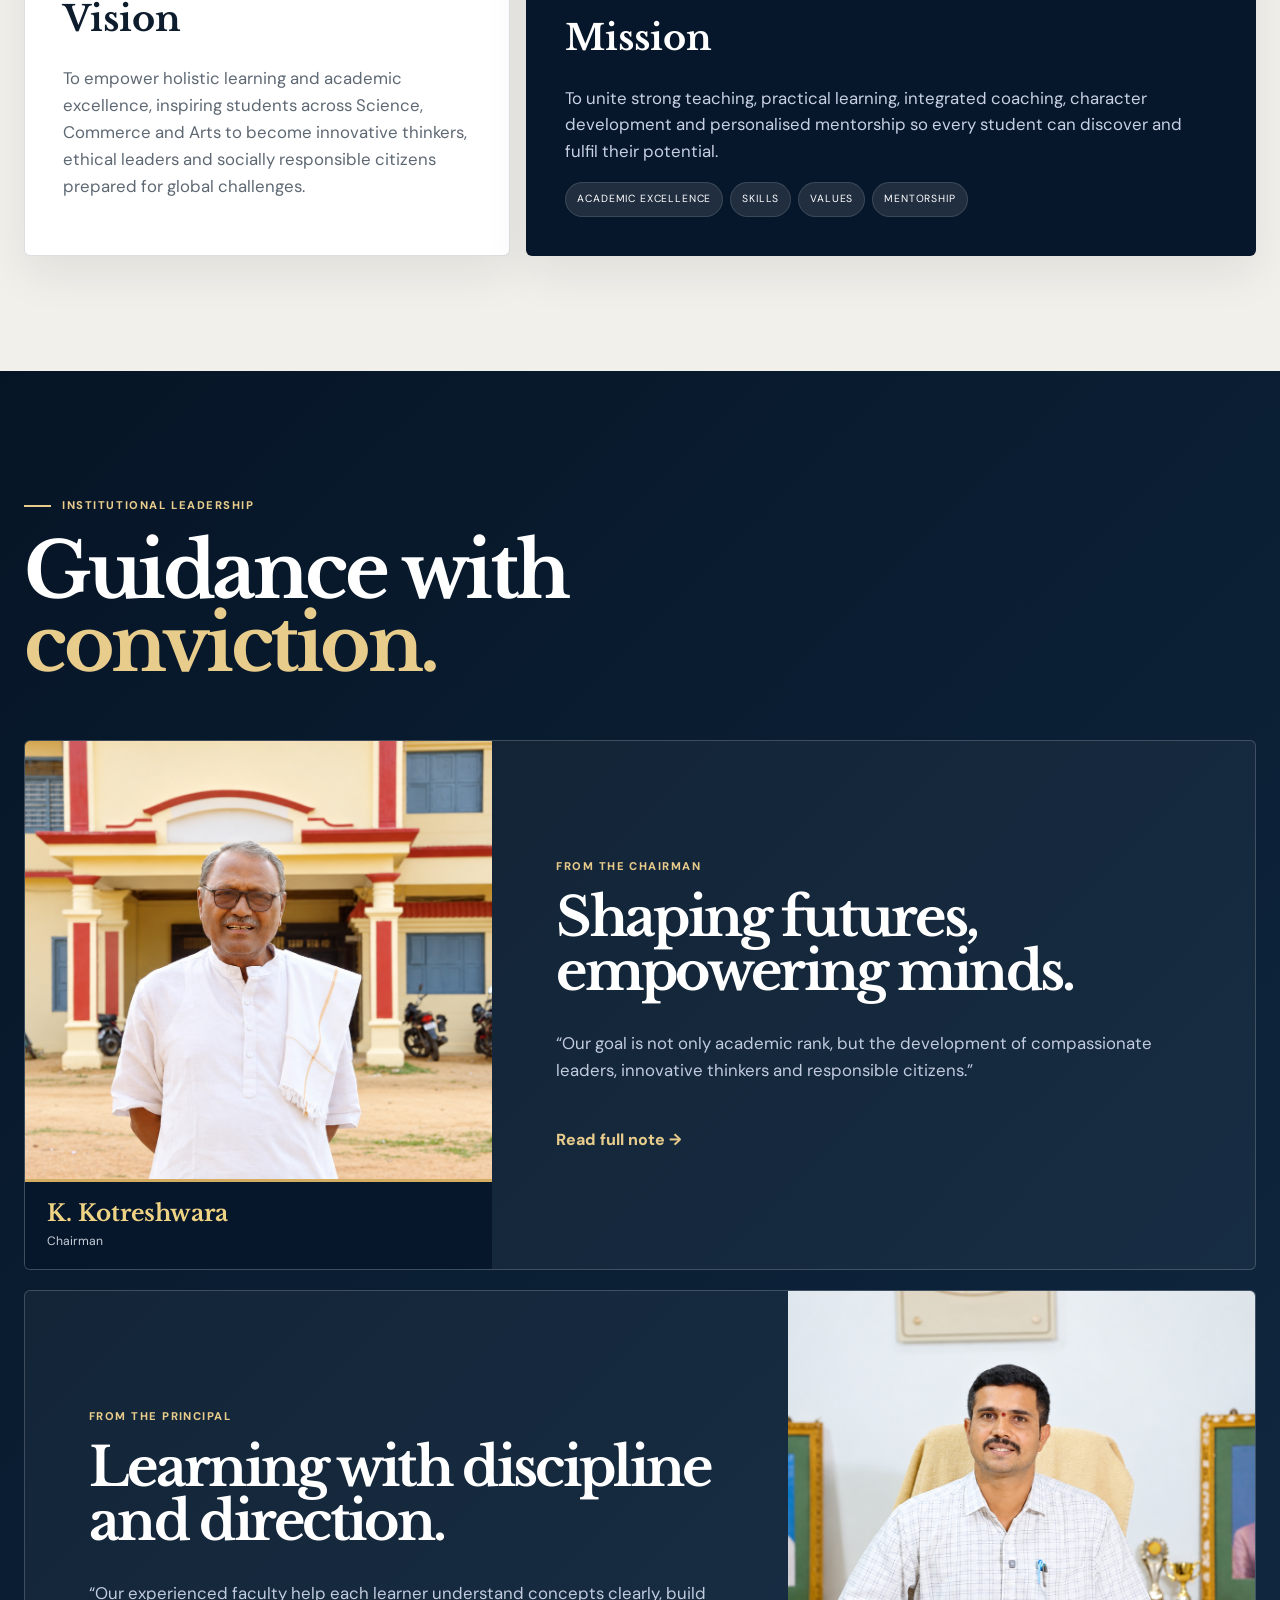
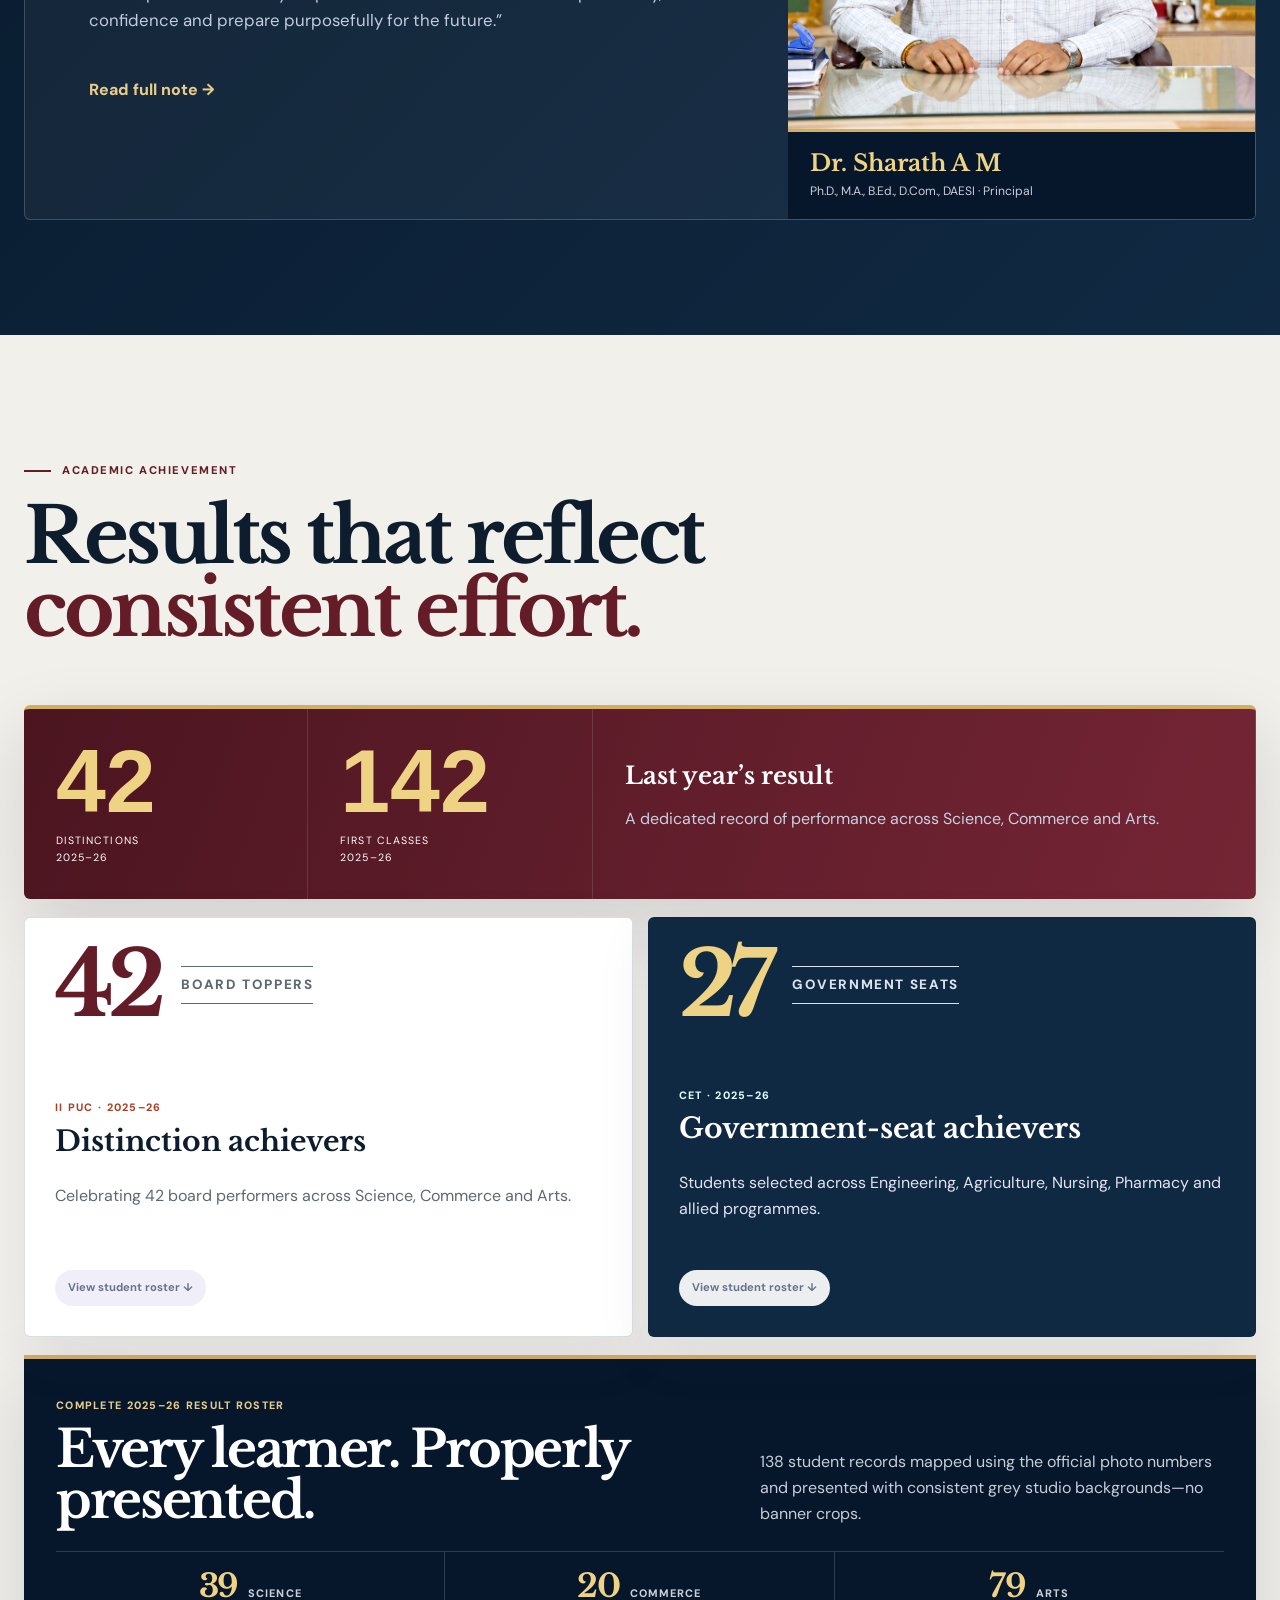
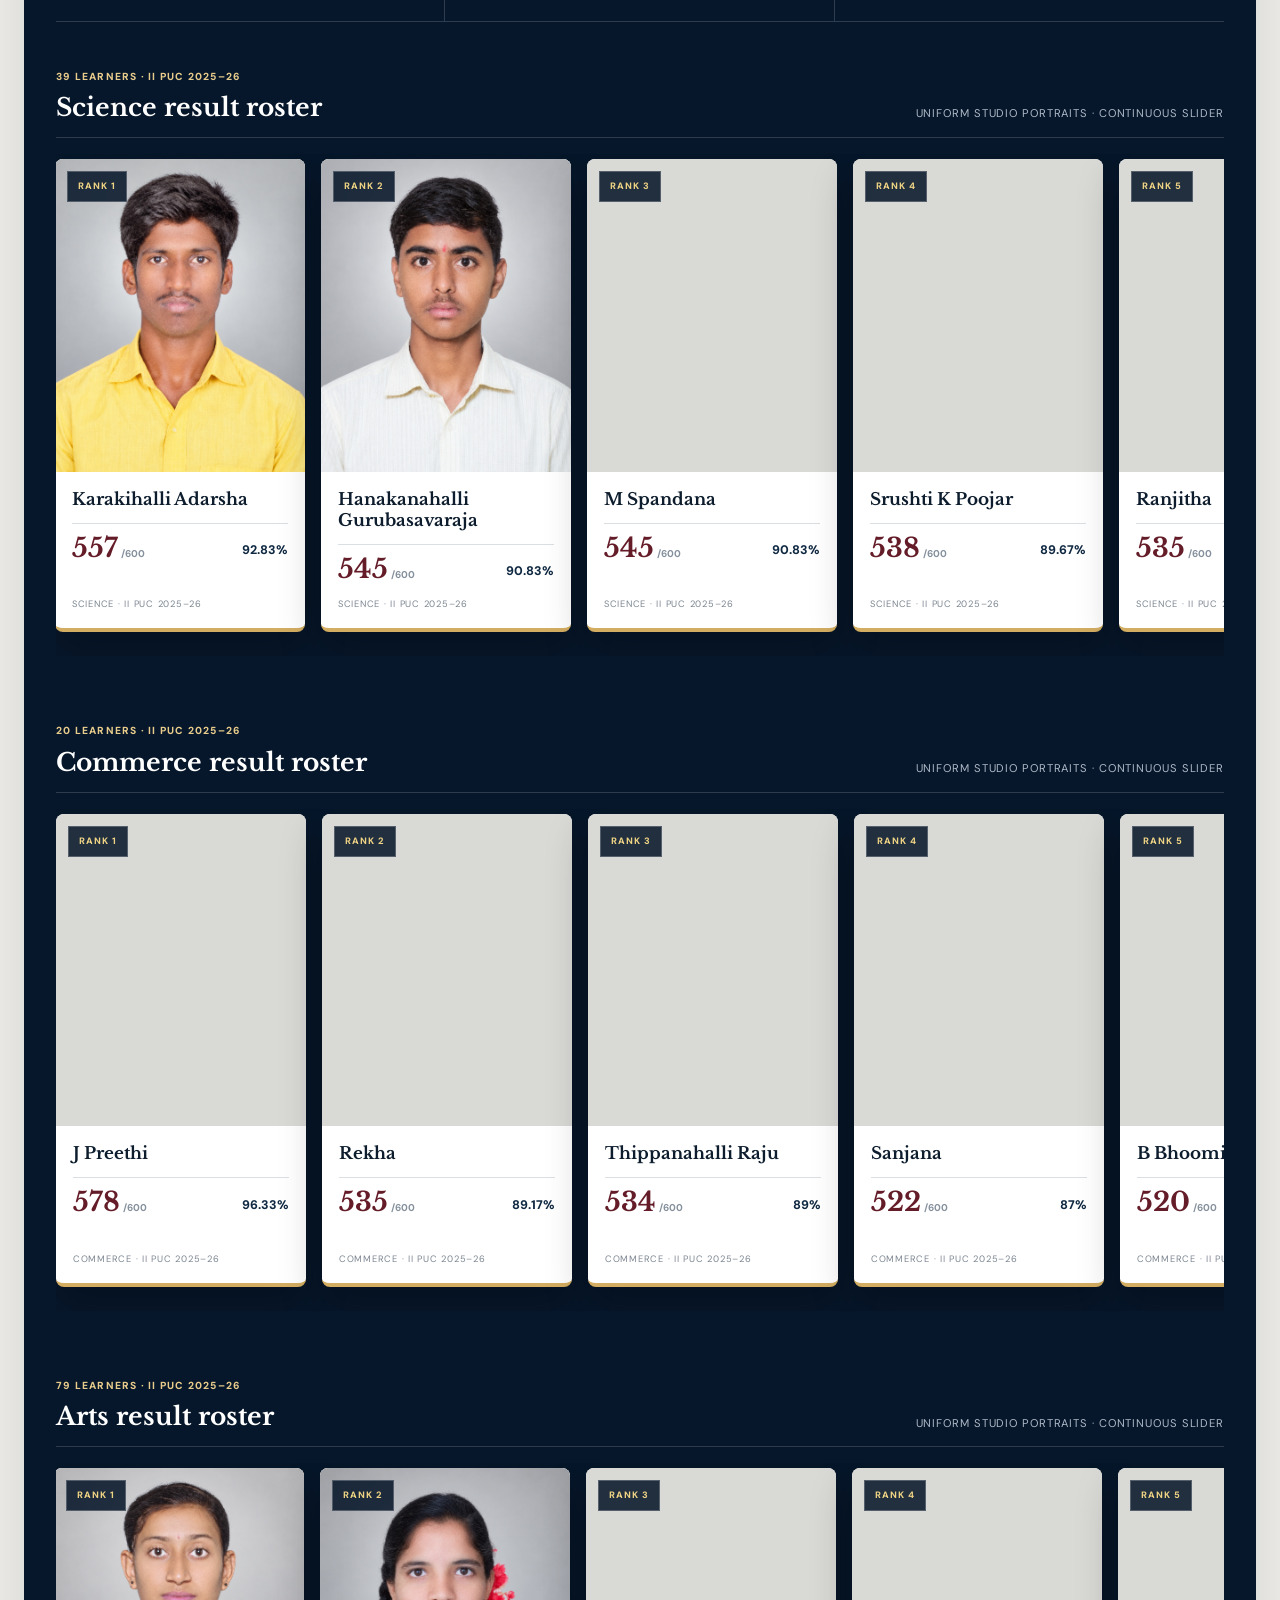
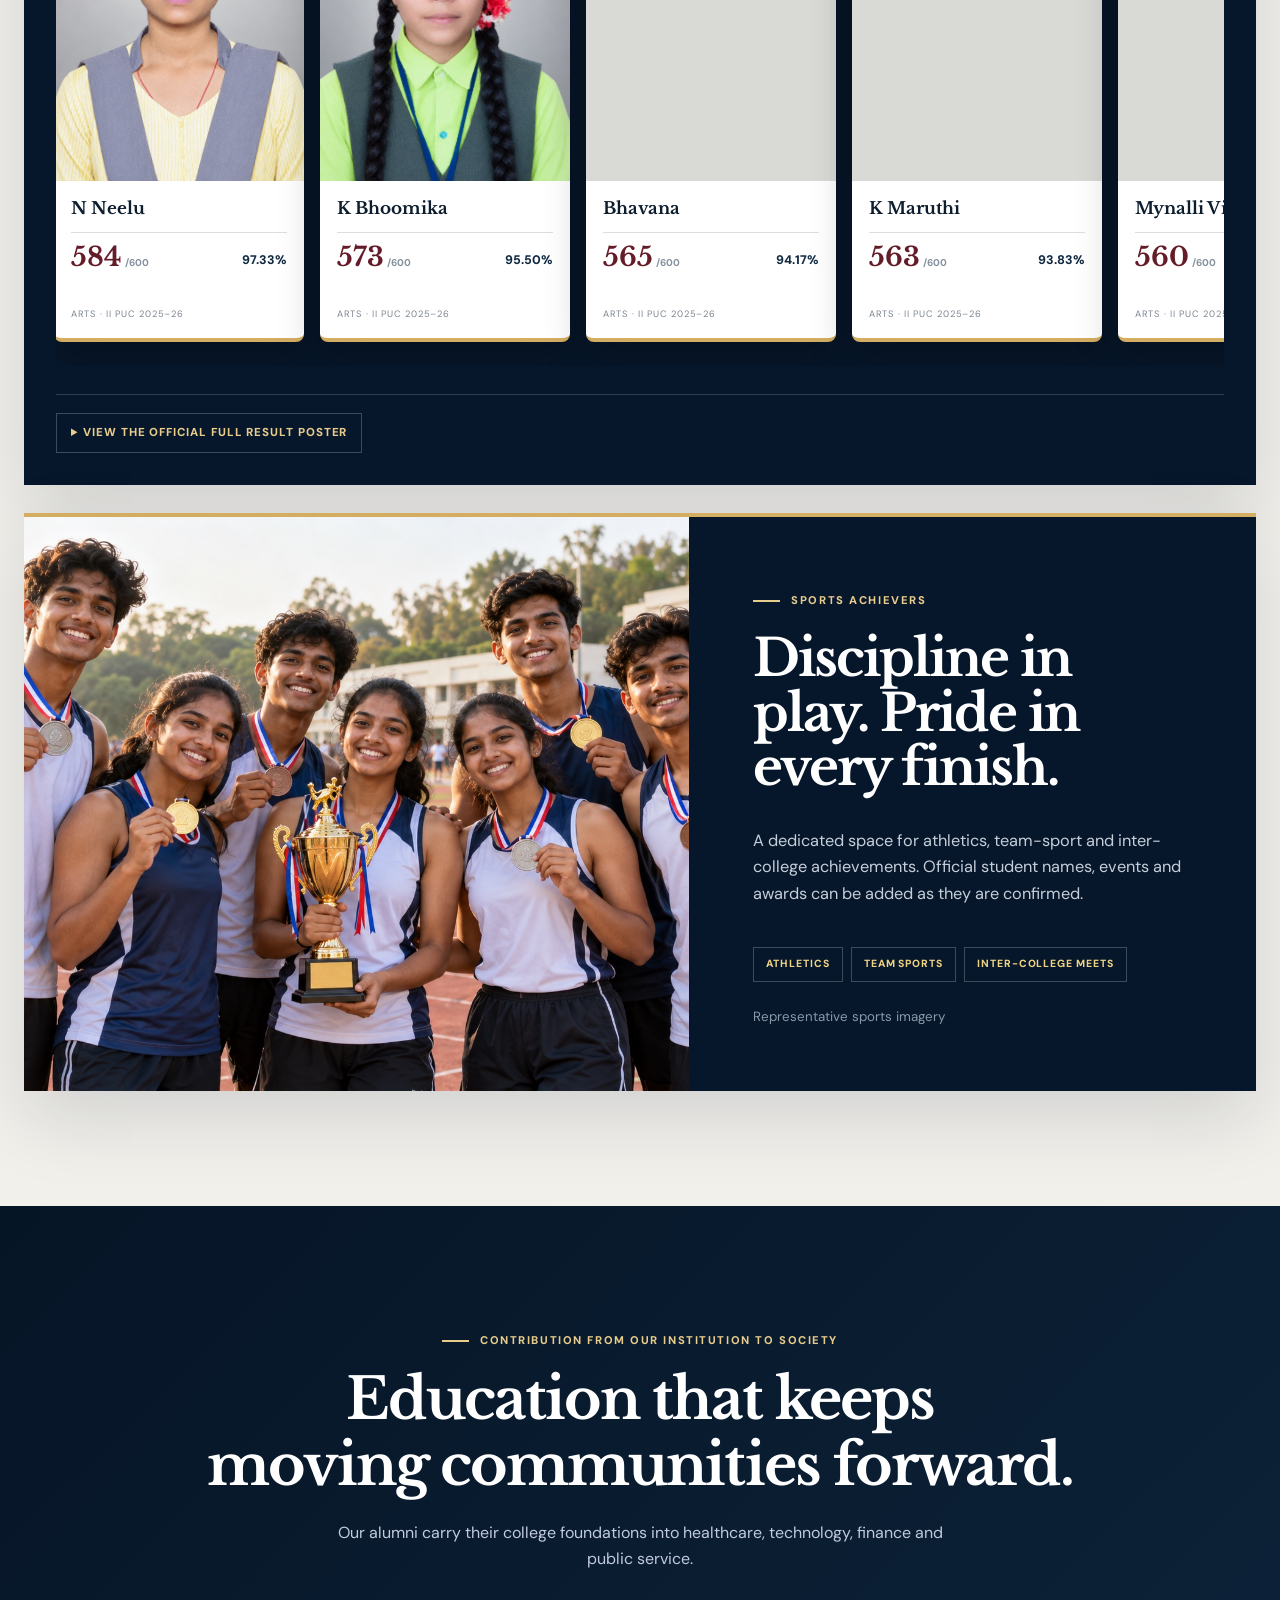
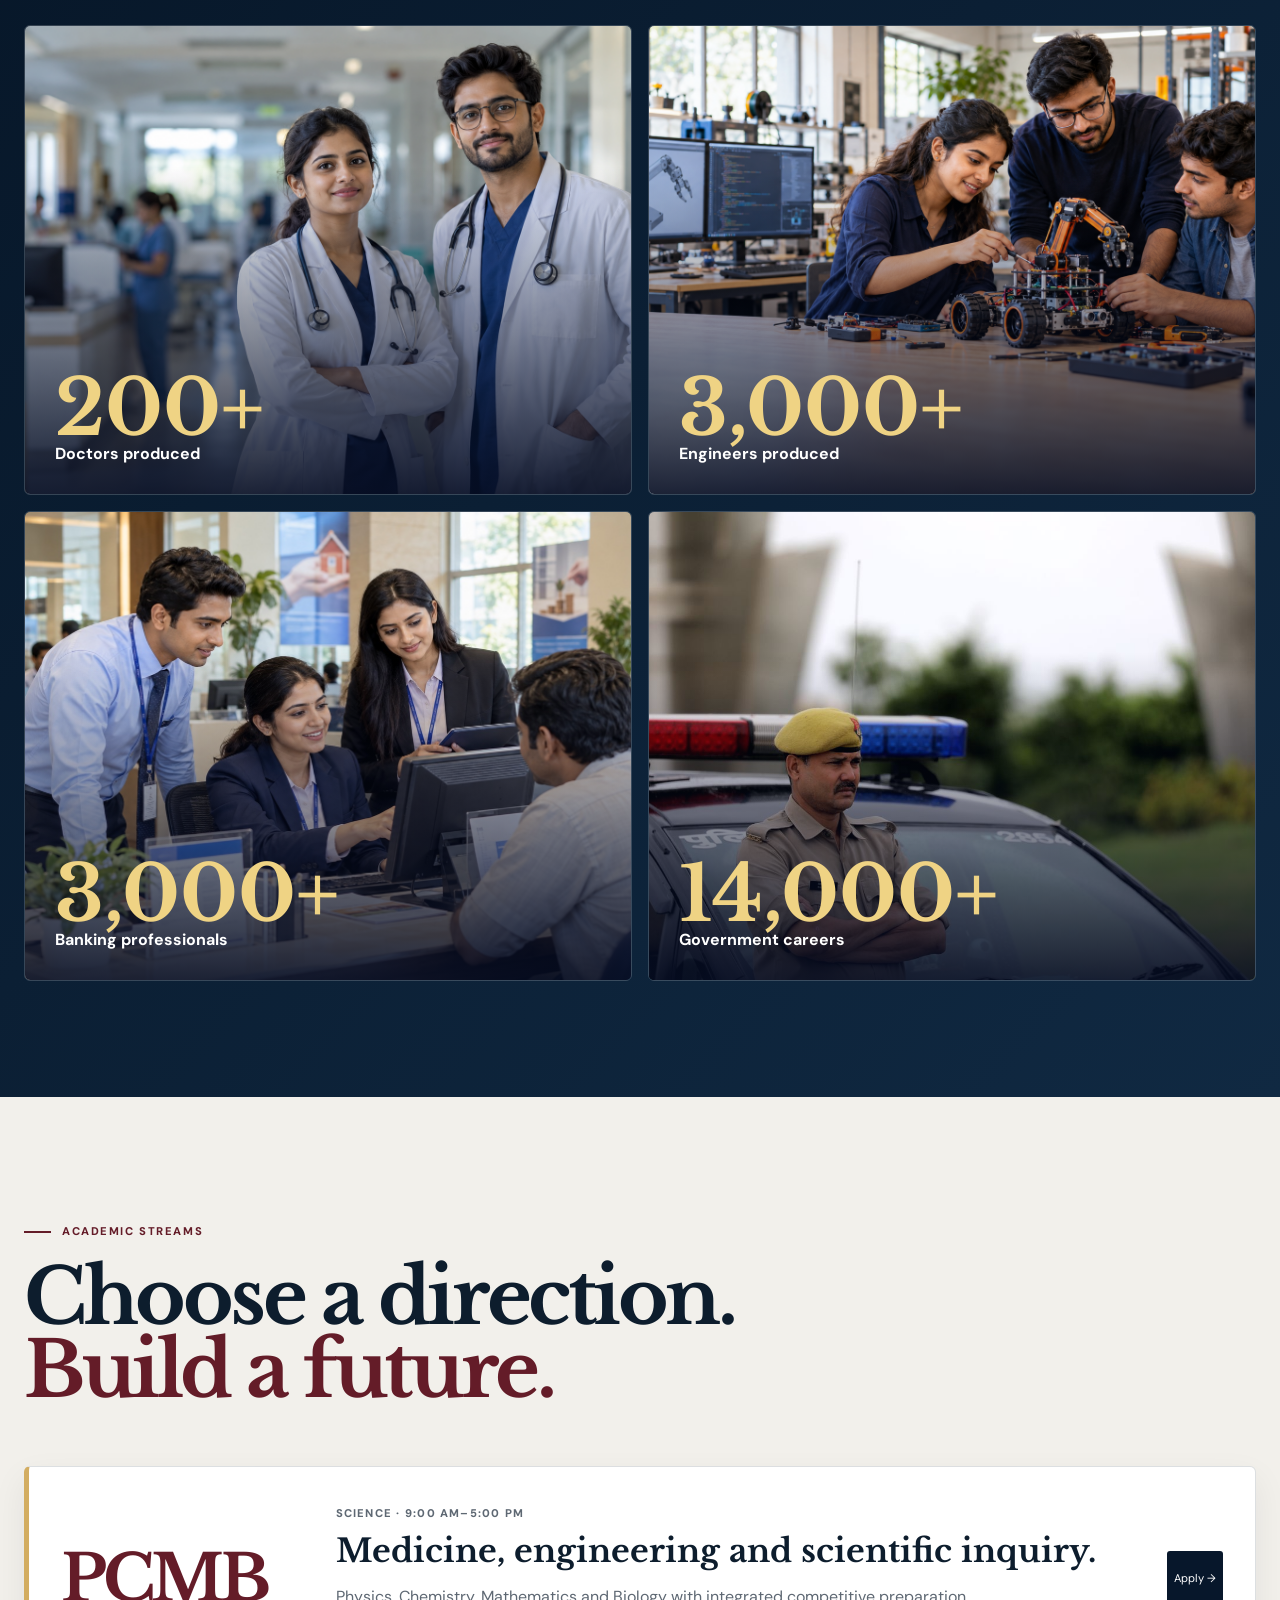
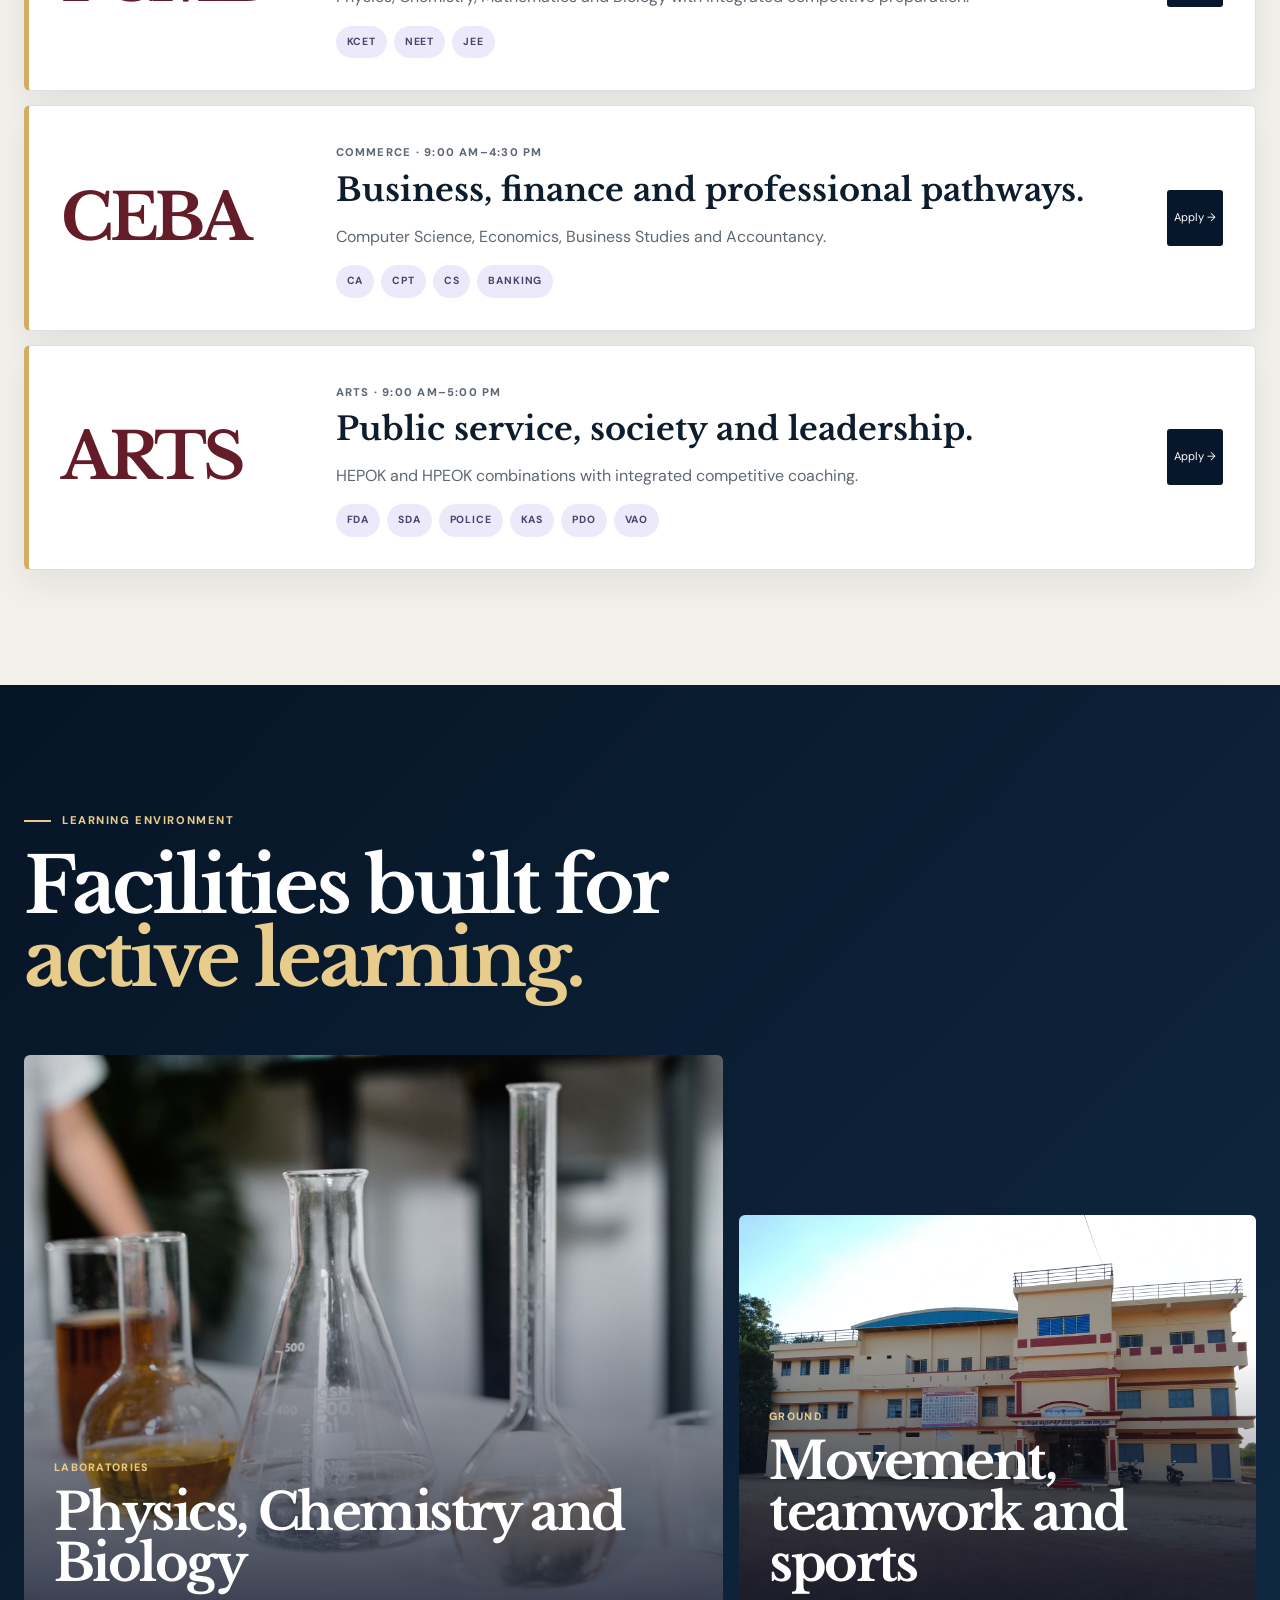
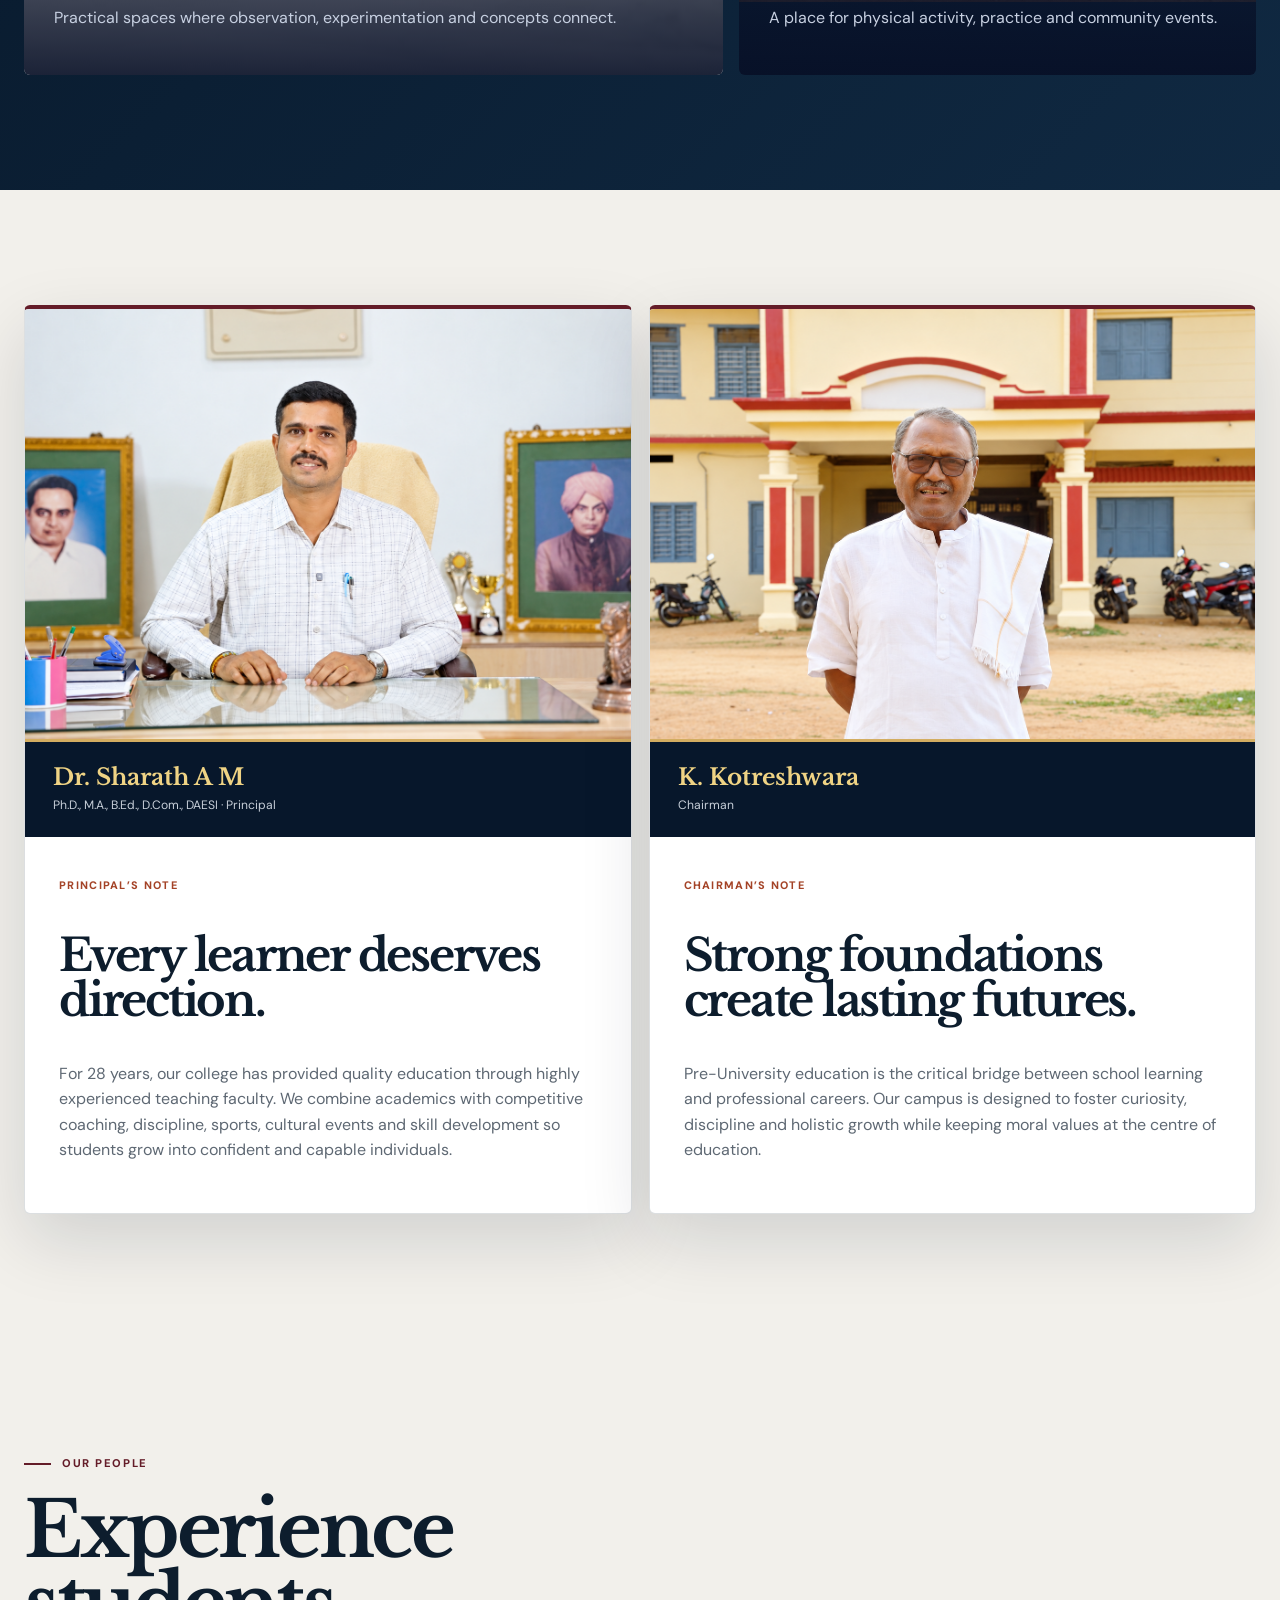
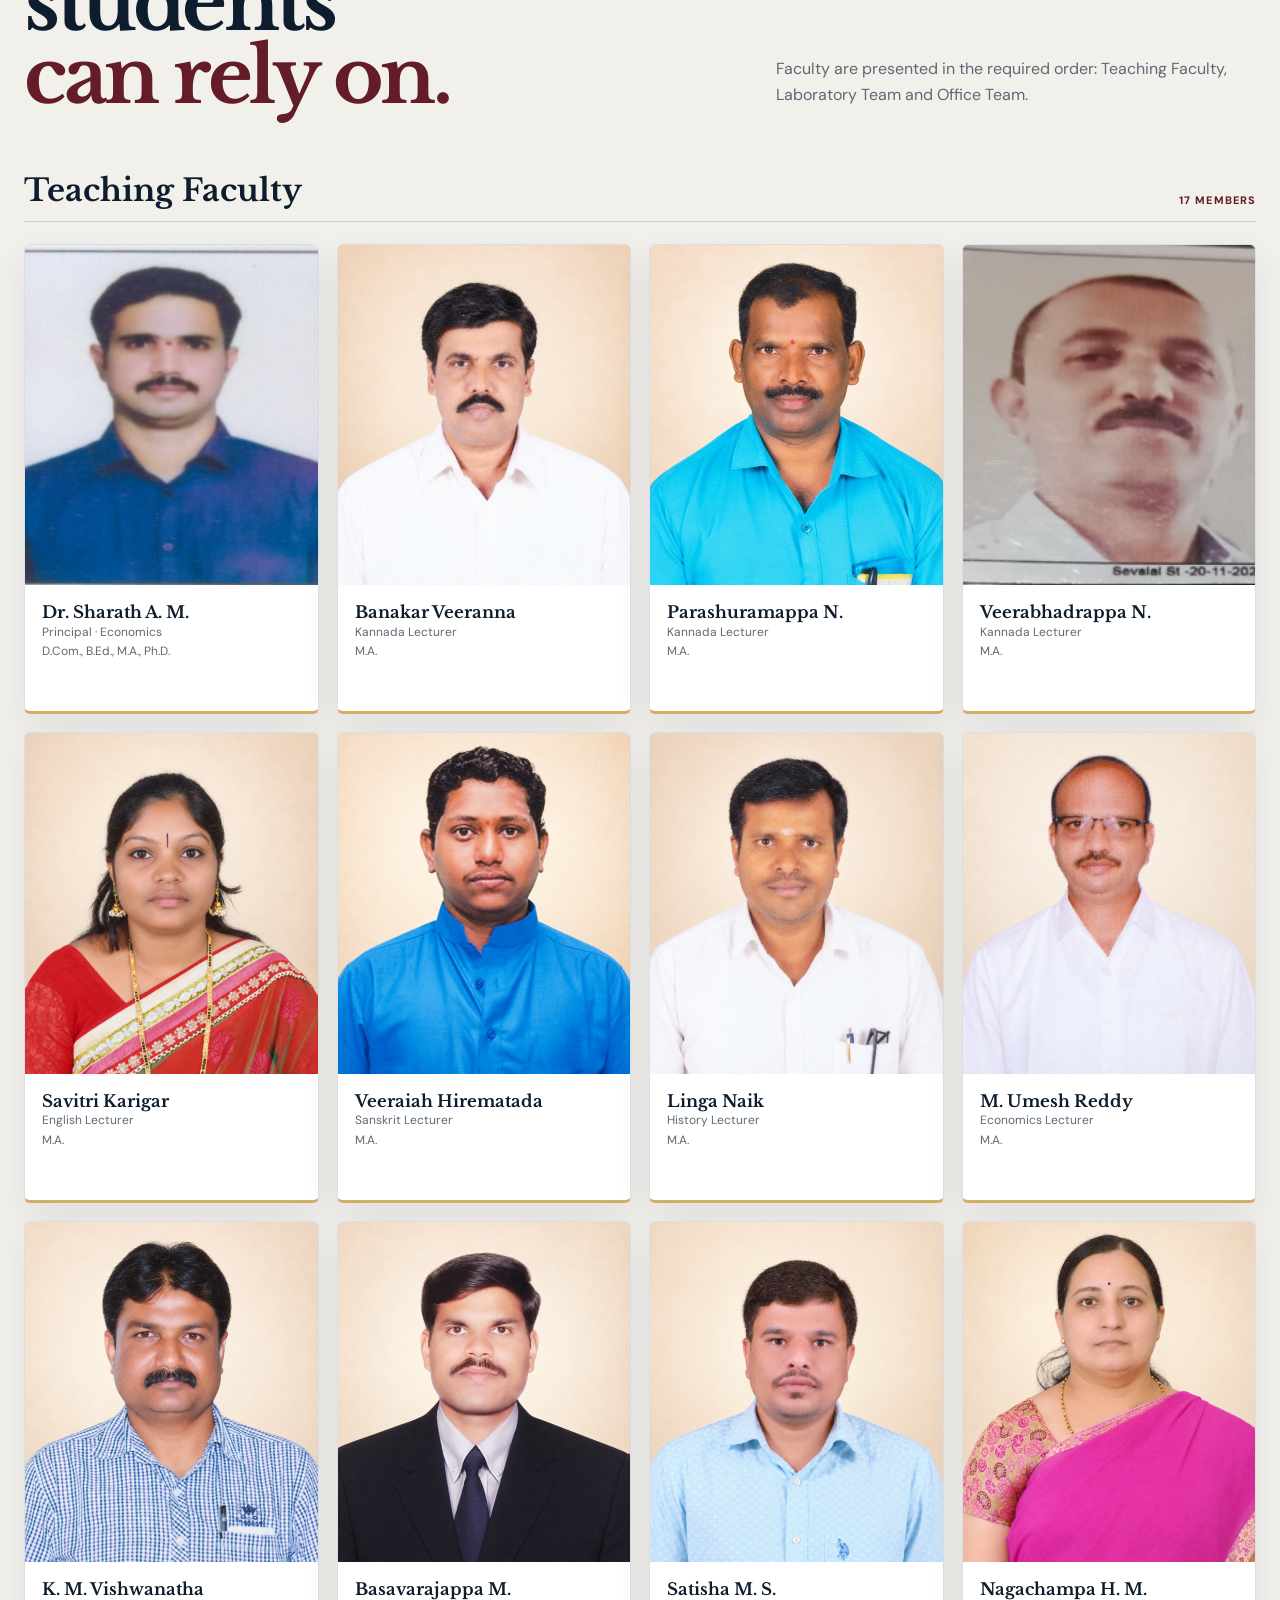
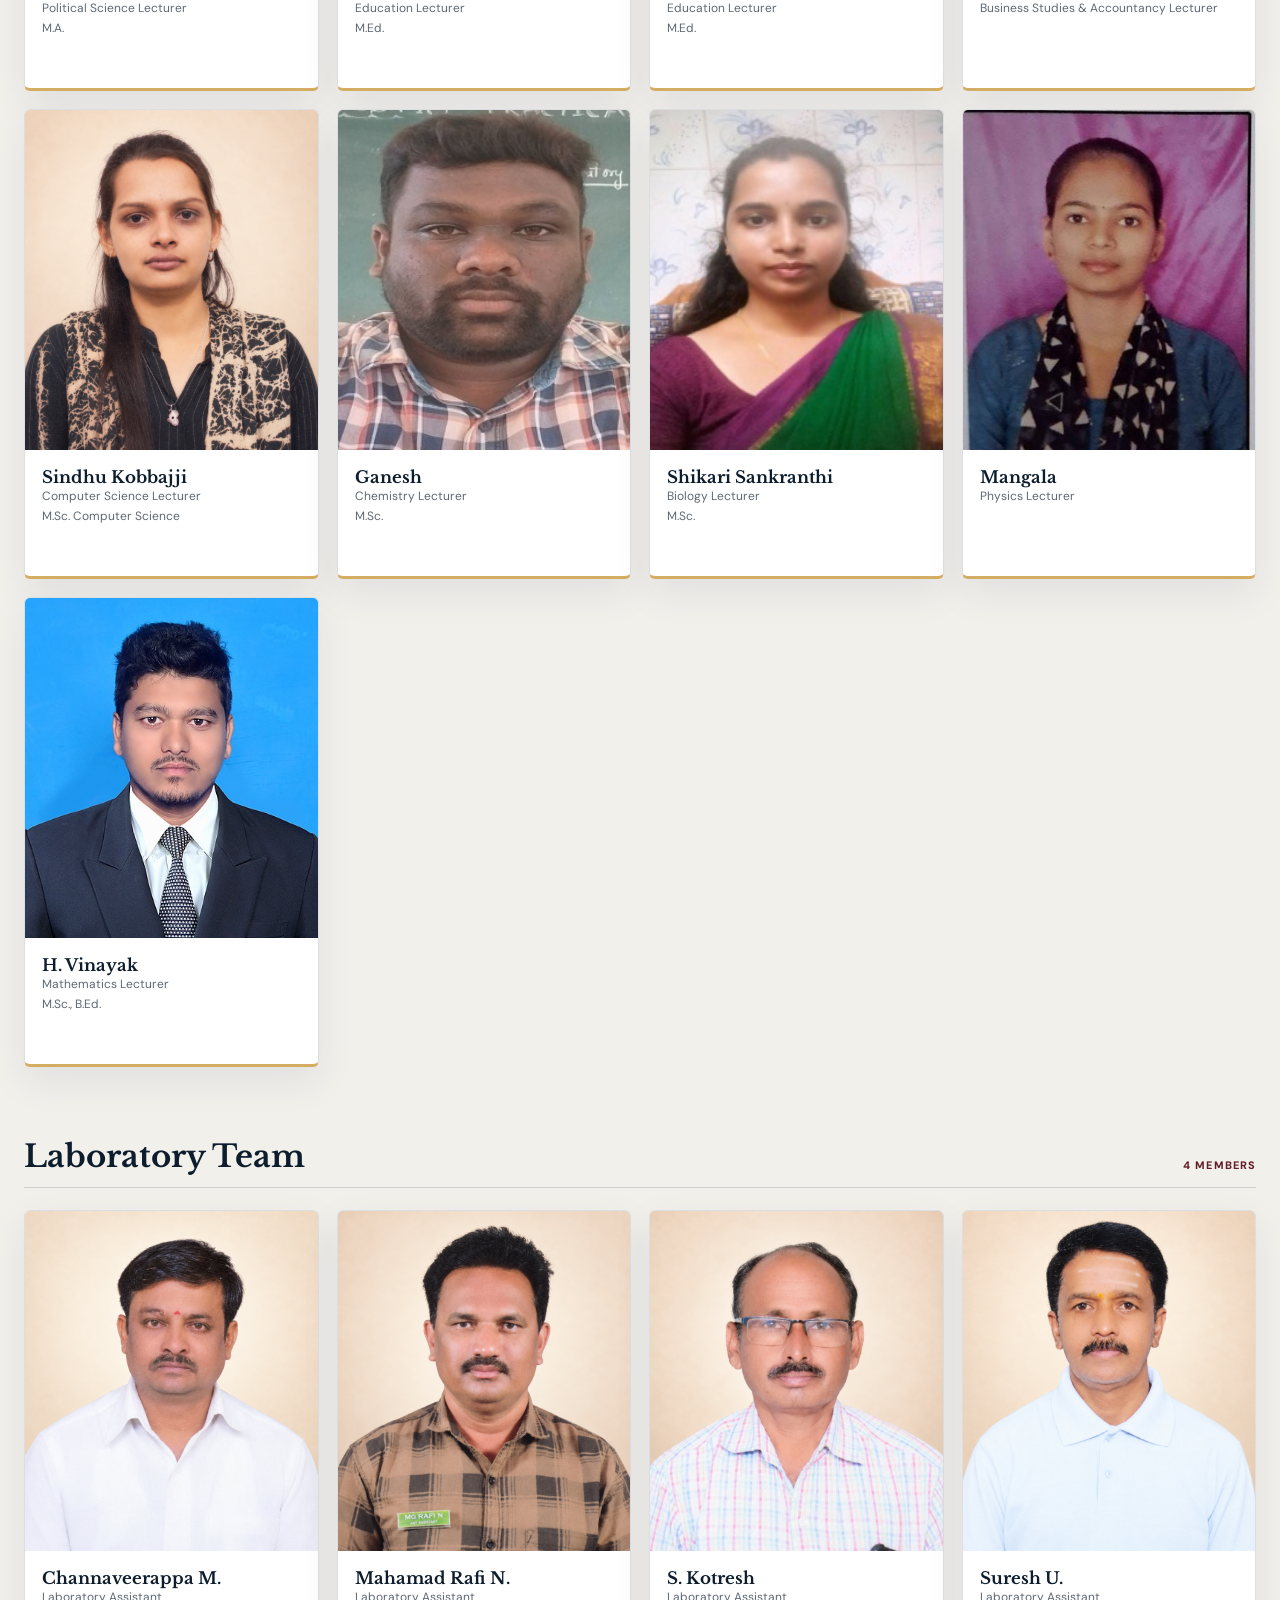
==== commit bea63689: "Refresh assets for uniform student portraits" ====
--- a/index.html
+++ b/index.html
@@ -10,10 +10,10 @@
   <link rel="preconnect" href="https://fonts.gstatic.com" crossorigin>
   <link rel="preload" as="image" href="assets/images/results/science/001.jpg">
   <link href="https://fonts.googleapis.com/css2?family=DM+Sans:wght@400;500;600;700&family=Libre+Baskerville:wght@400;700&display=swap" rel="stylesheet">
-  <link rel="stylesheet" href="assets/css/main.css?v=20261012-results-preview">
+  <link rel="stylesheet" href="assets/css/main.css?v=20261013-uniform-final">
   <script src="assets/js/faculty-data.js"></script>
-  <script src="assets/js/achiever-data.js?v=20261012-results-preview"></script>
-  <script defer src="assets/js/main.js?v=20261012-results-preview"></script>
+  <script src="assets/js/achiever-data.js?v=20261013-uniform-final"></script>
+  <script defer src="assets/js/main.js?v=20261013-uniform-final"></script>
 </head>
 <body>
   <a class="skip-link" href="#main">Skip to content</a>
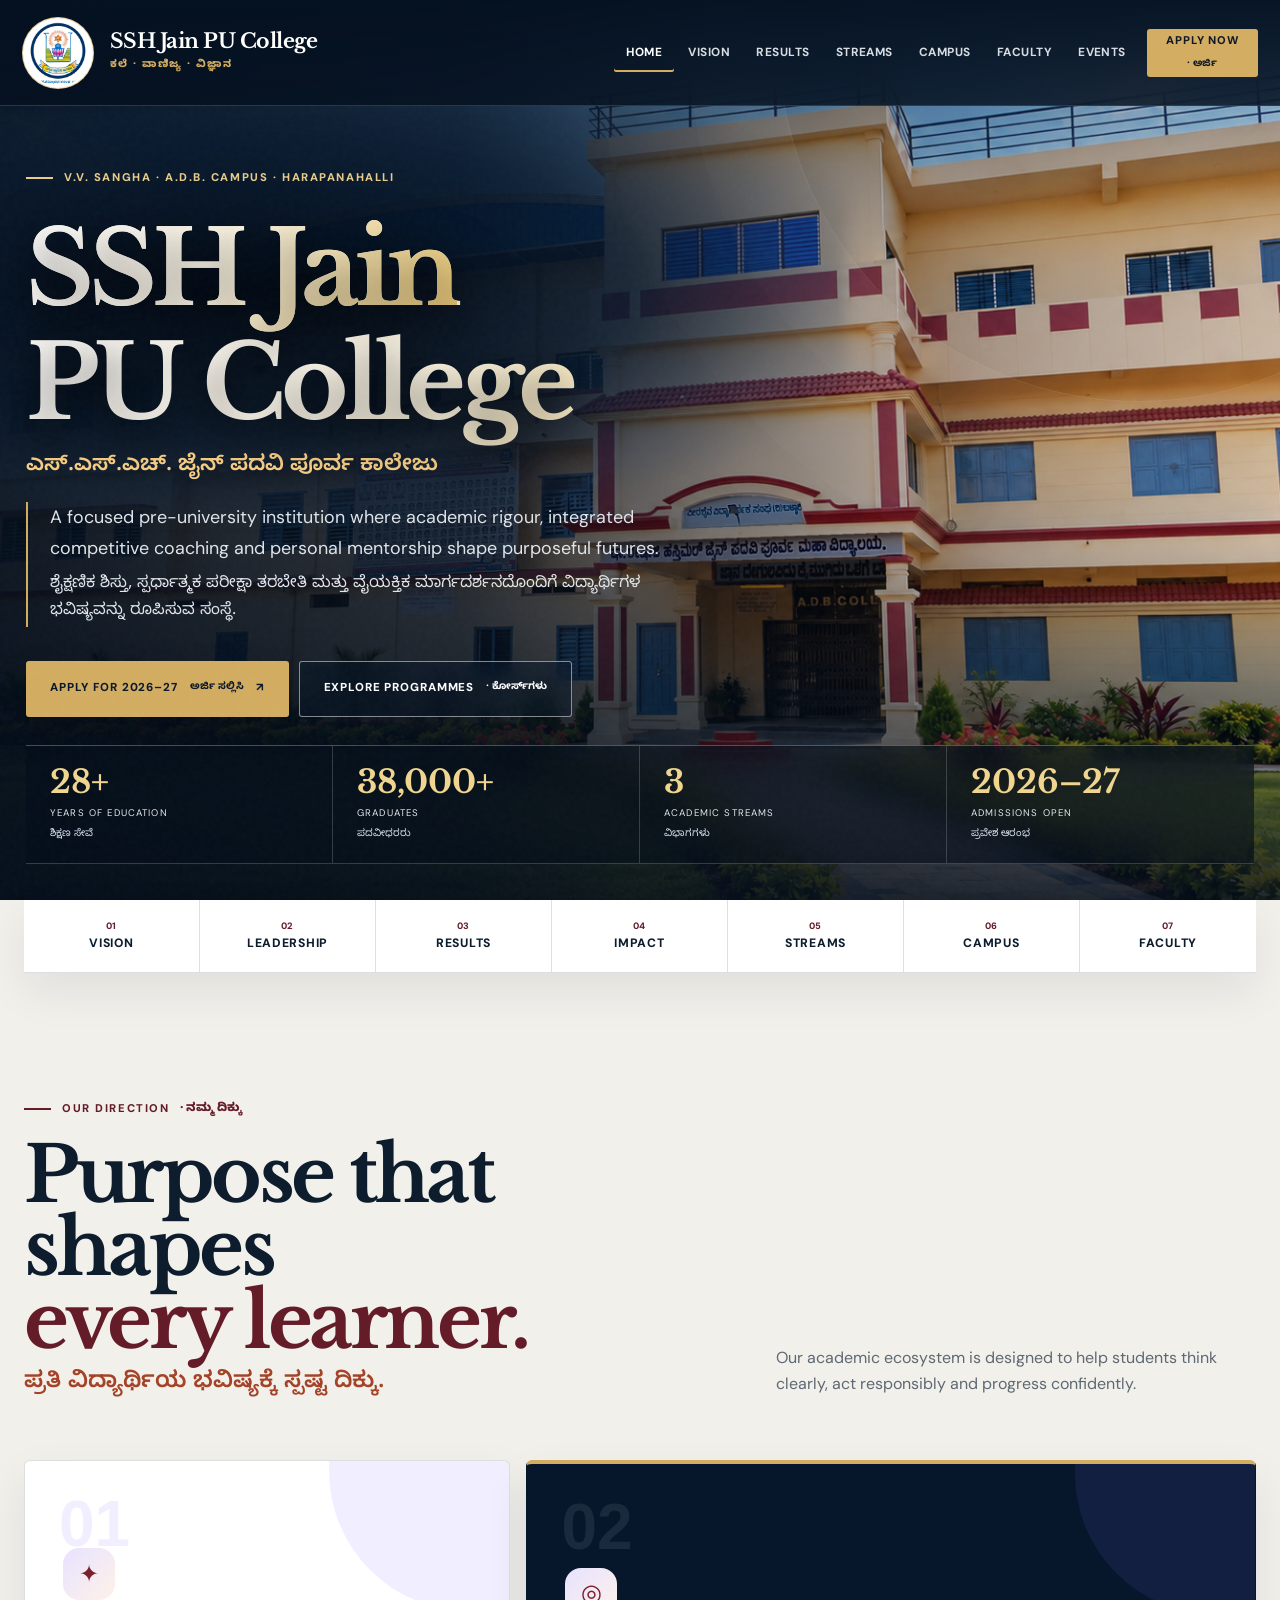
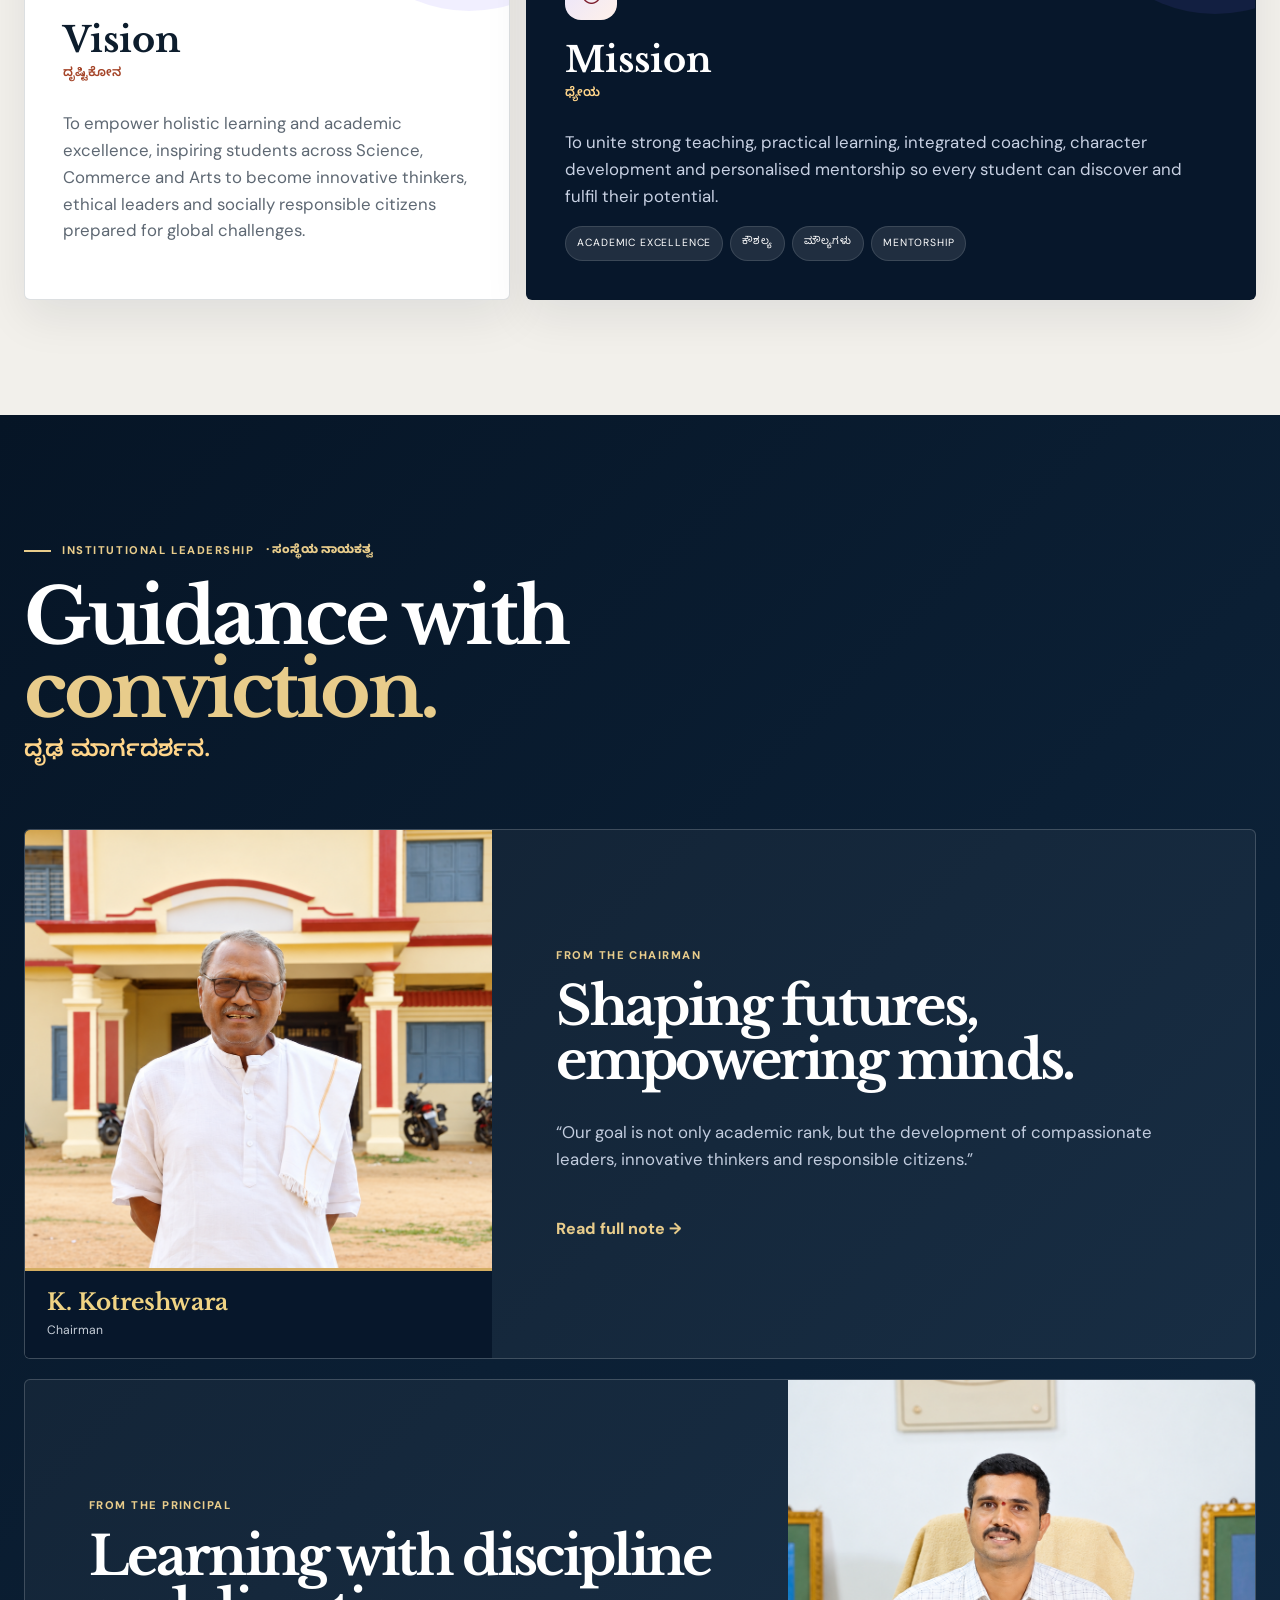
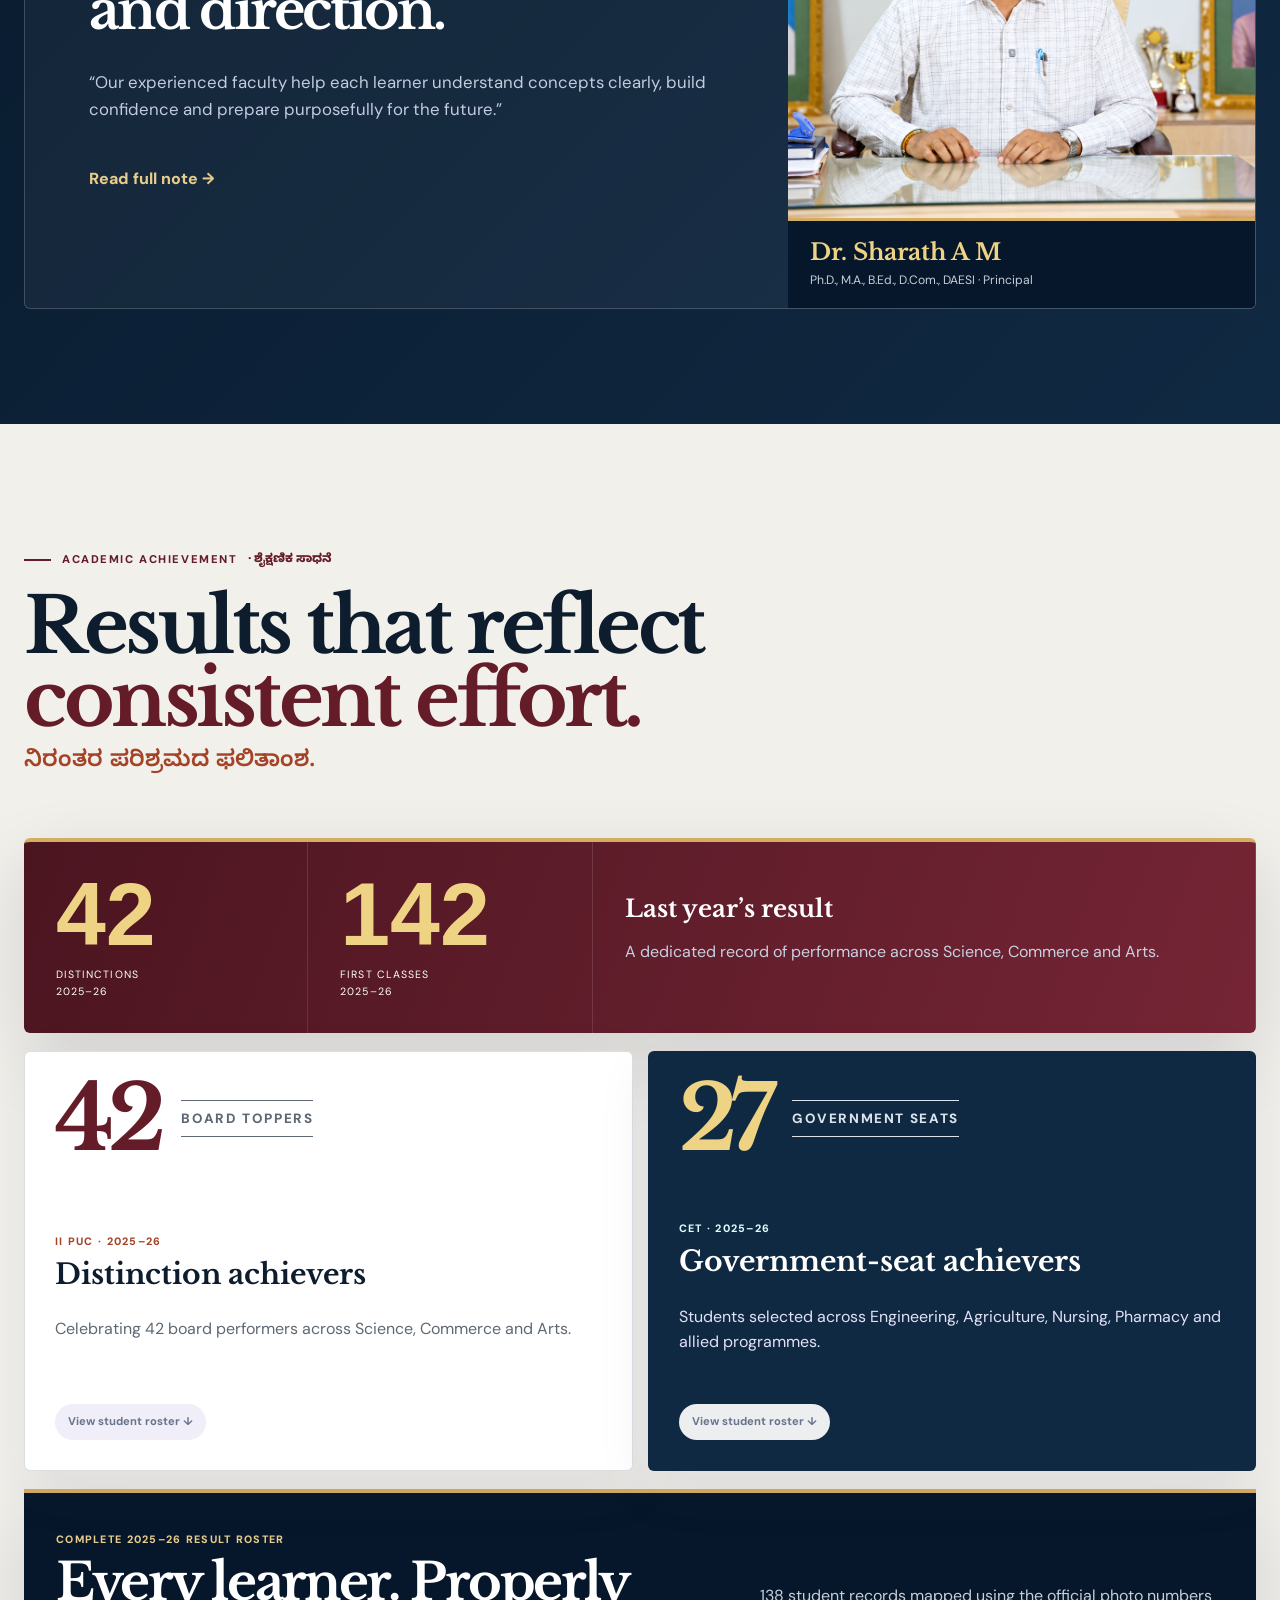
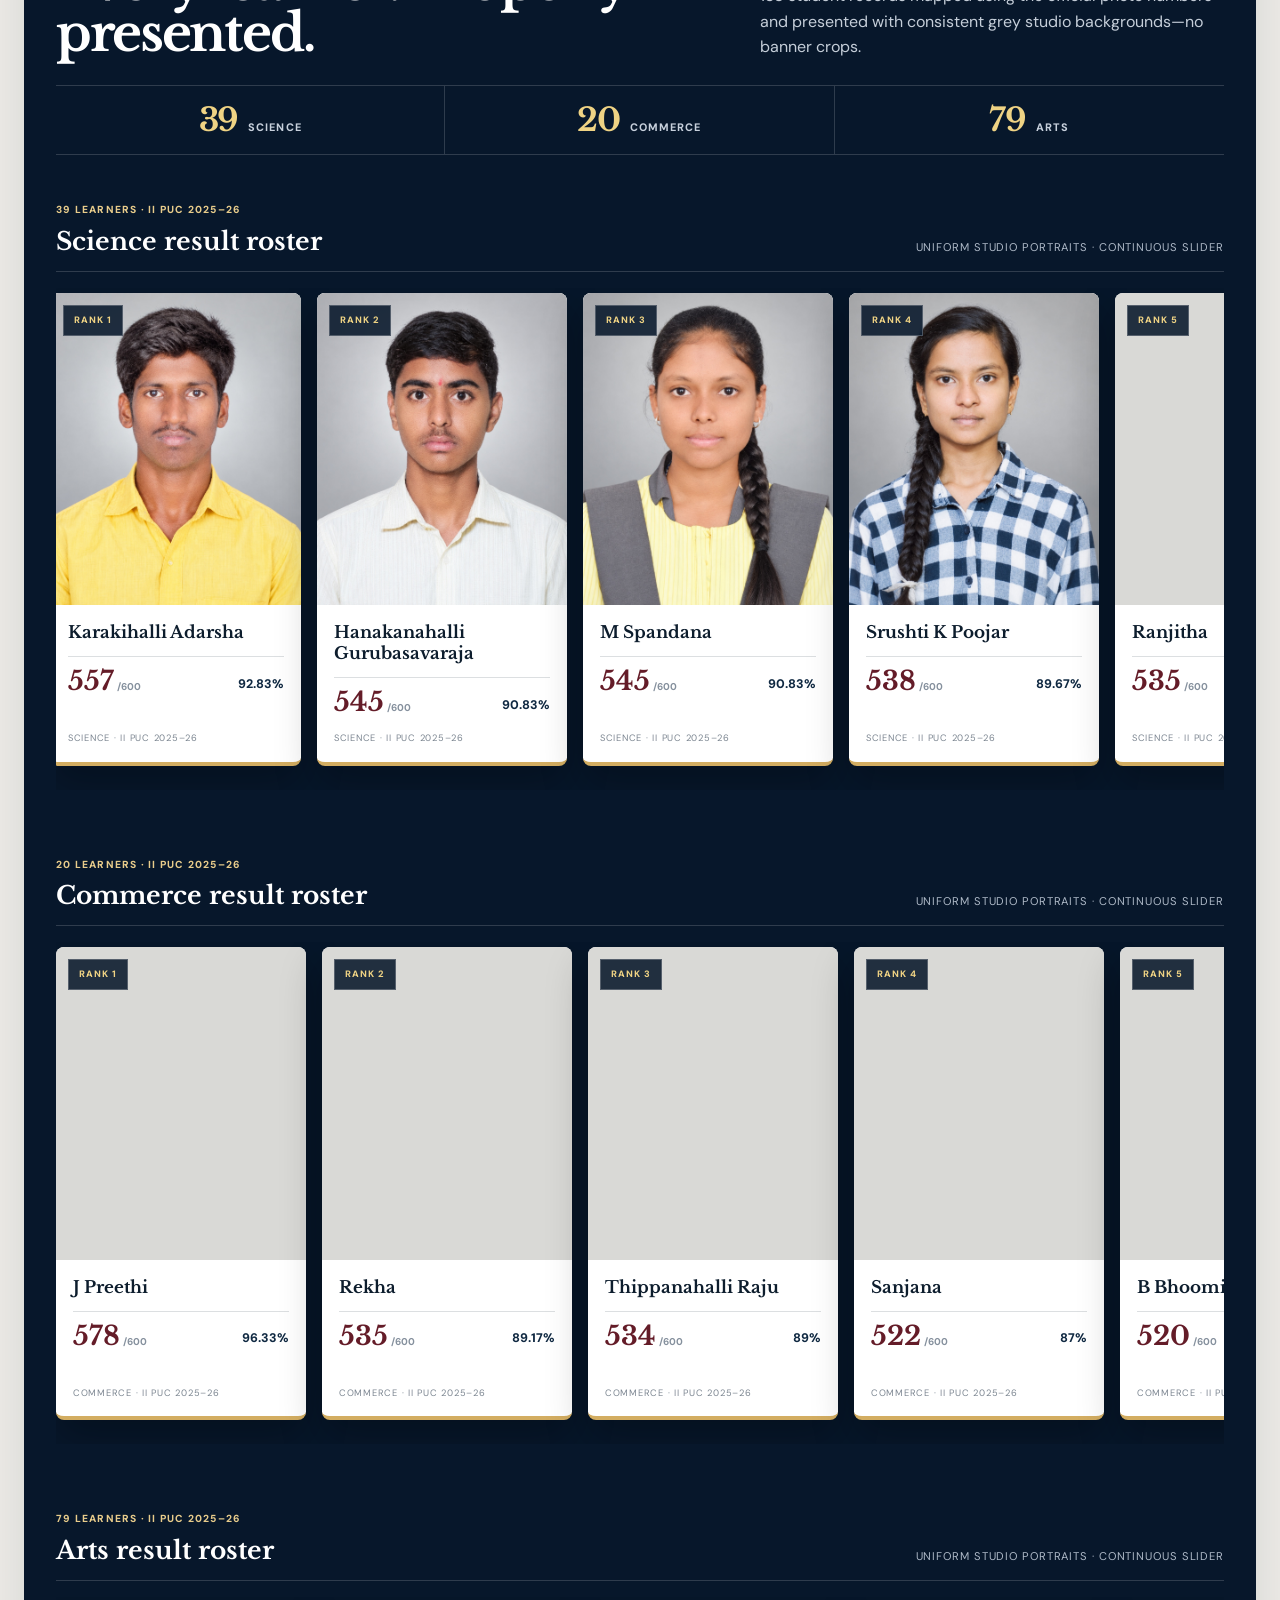
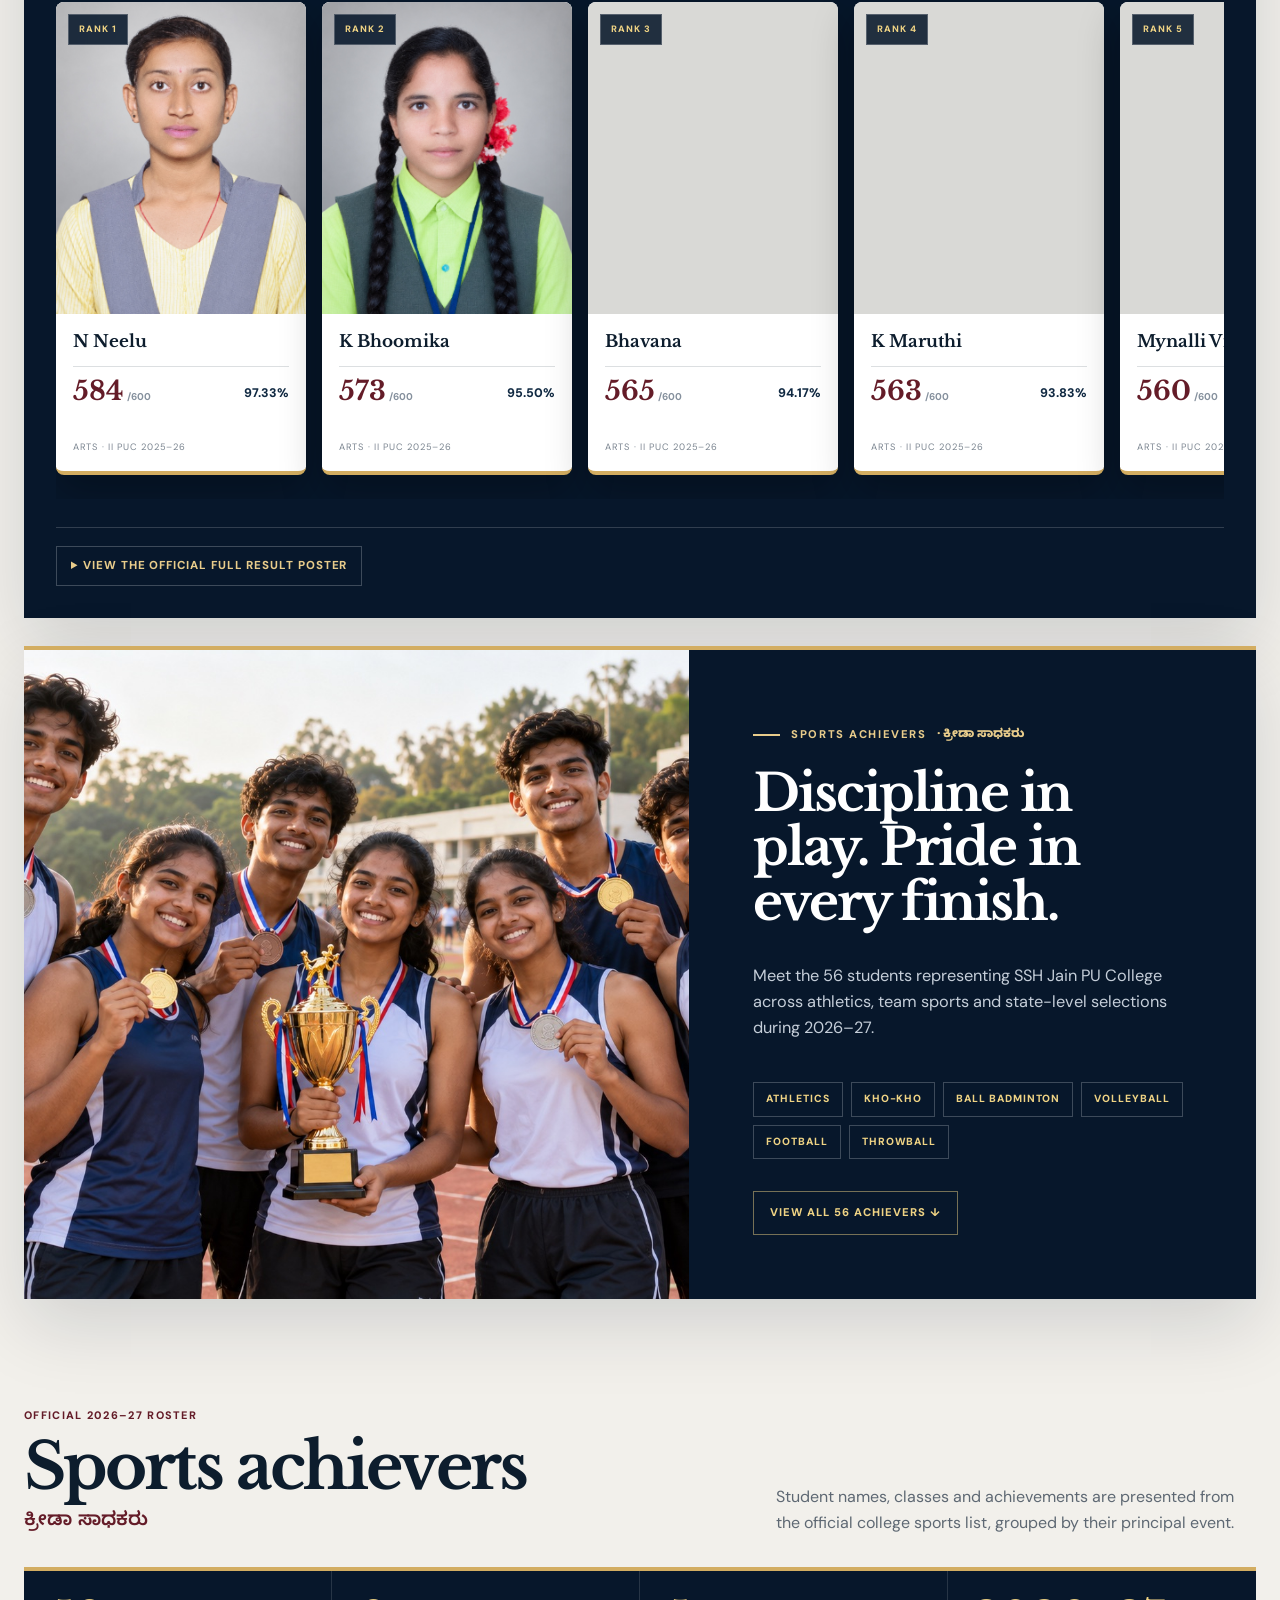
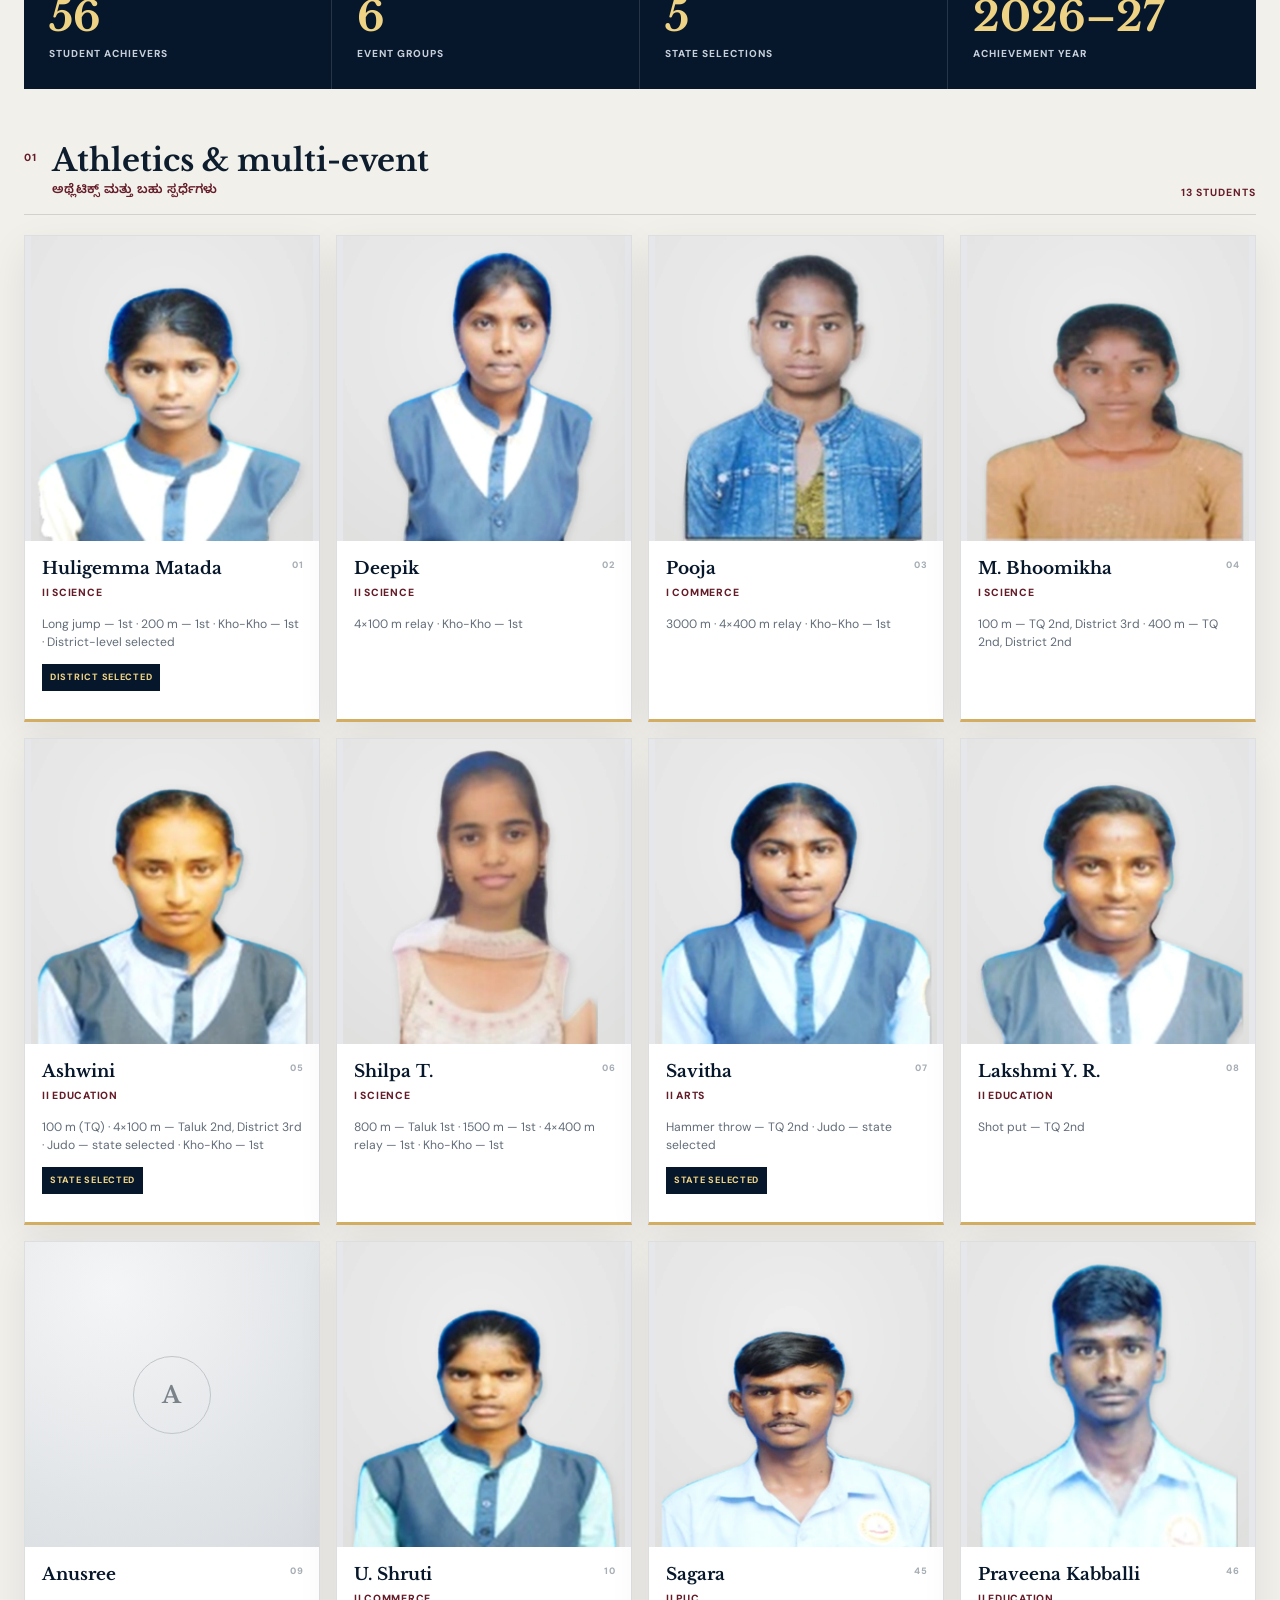
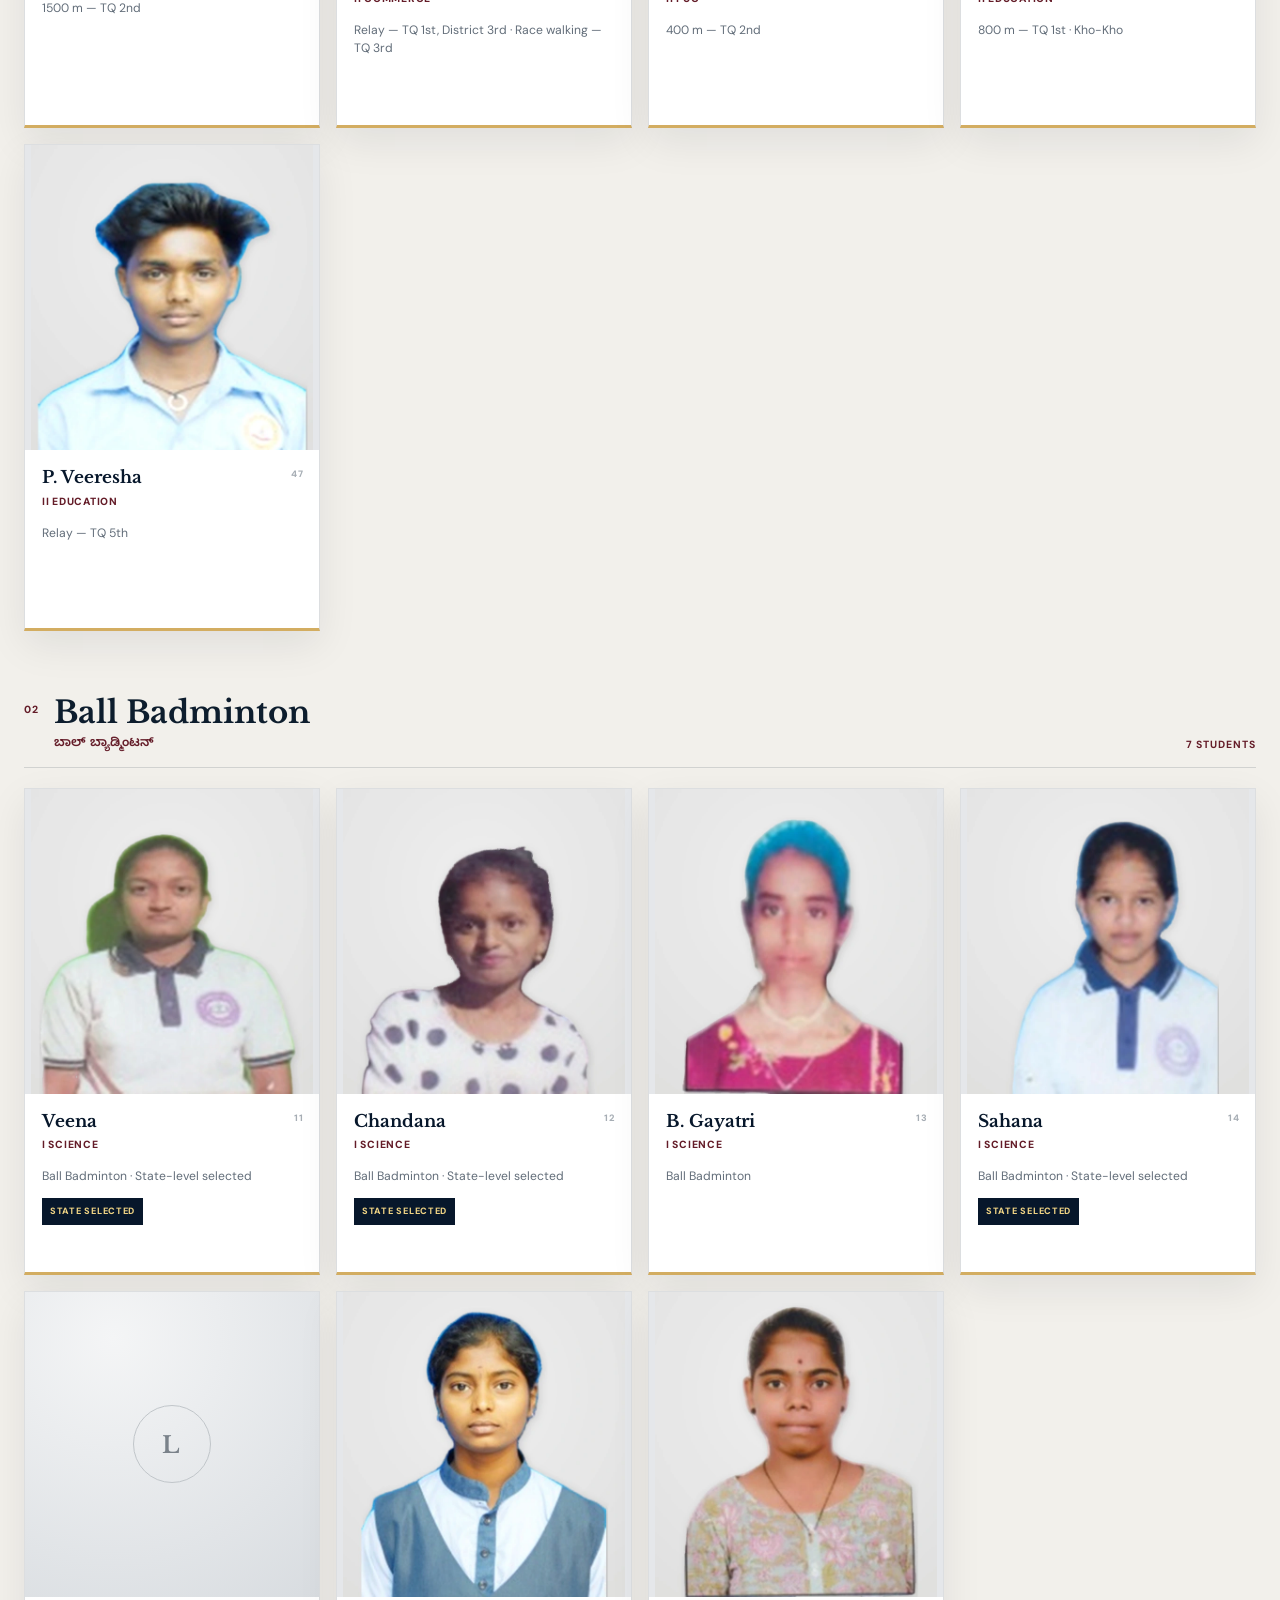
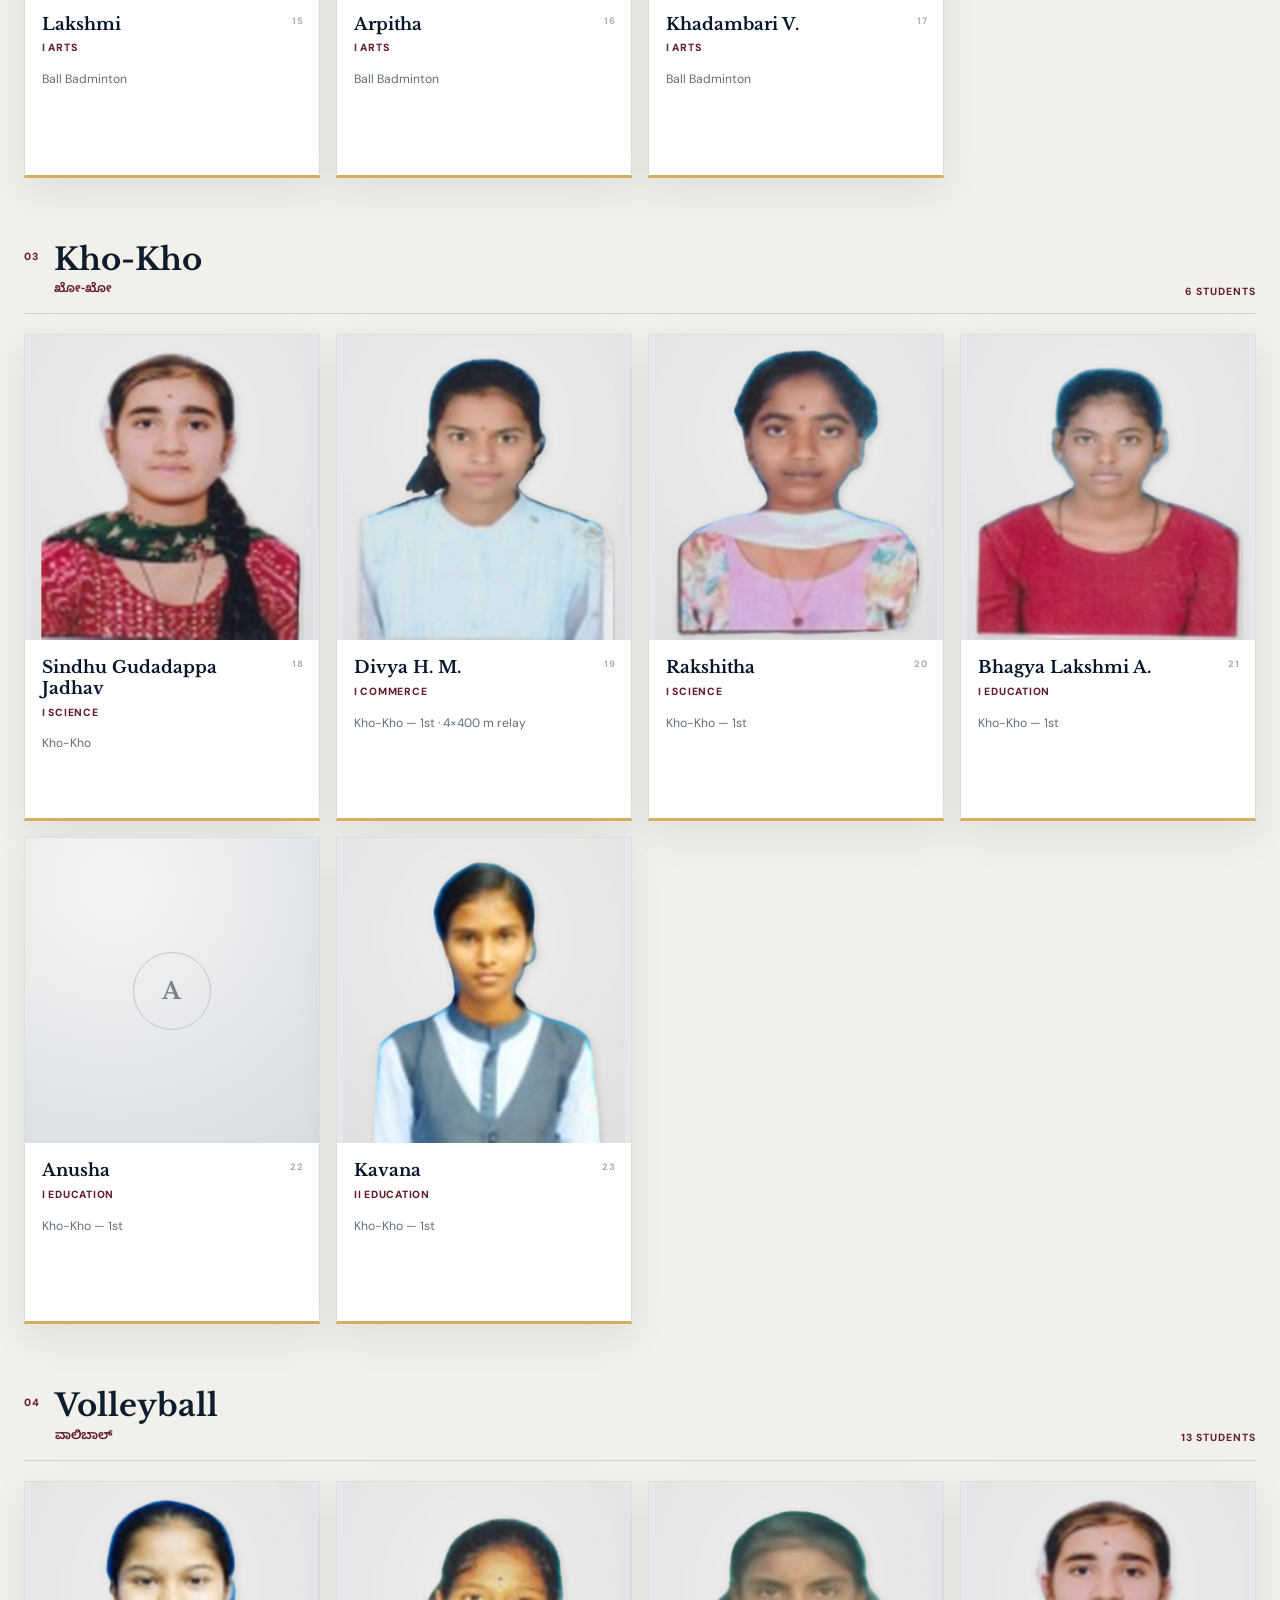
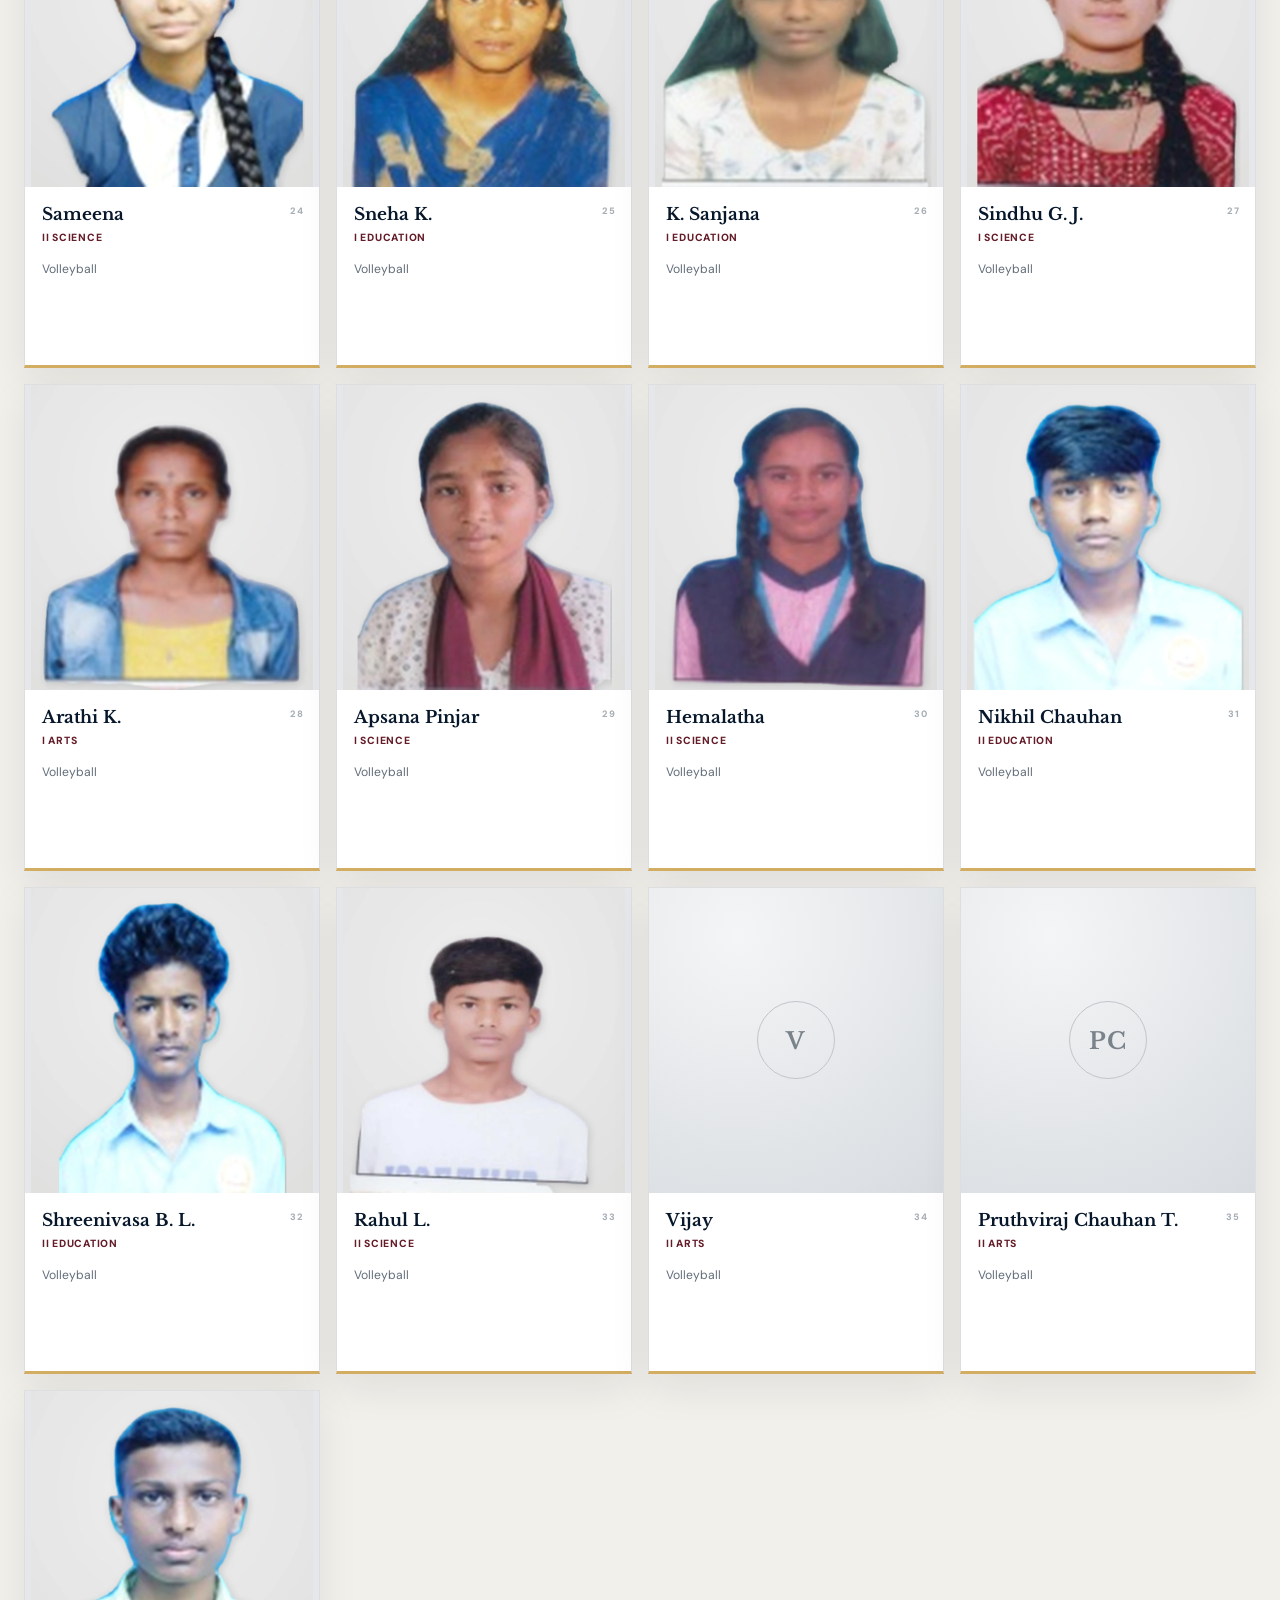
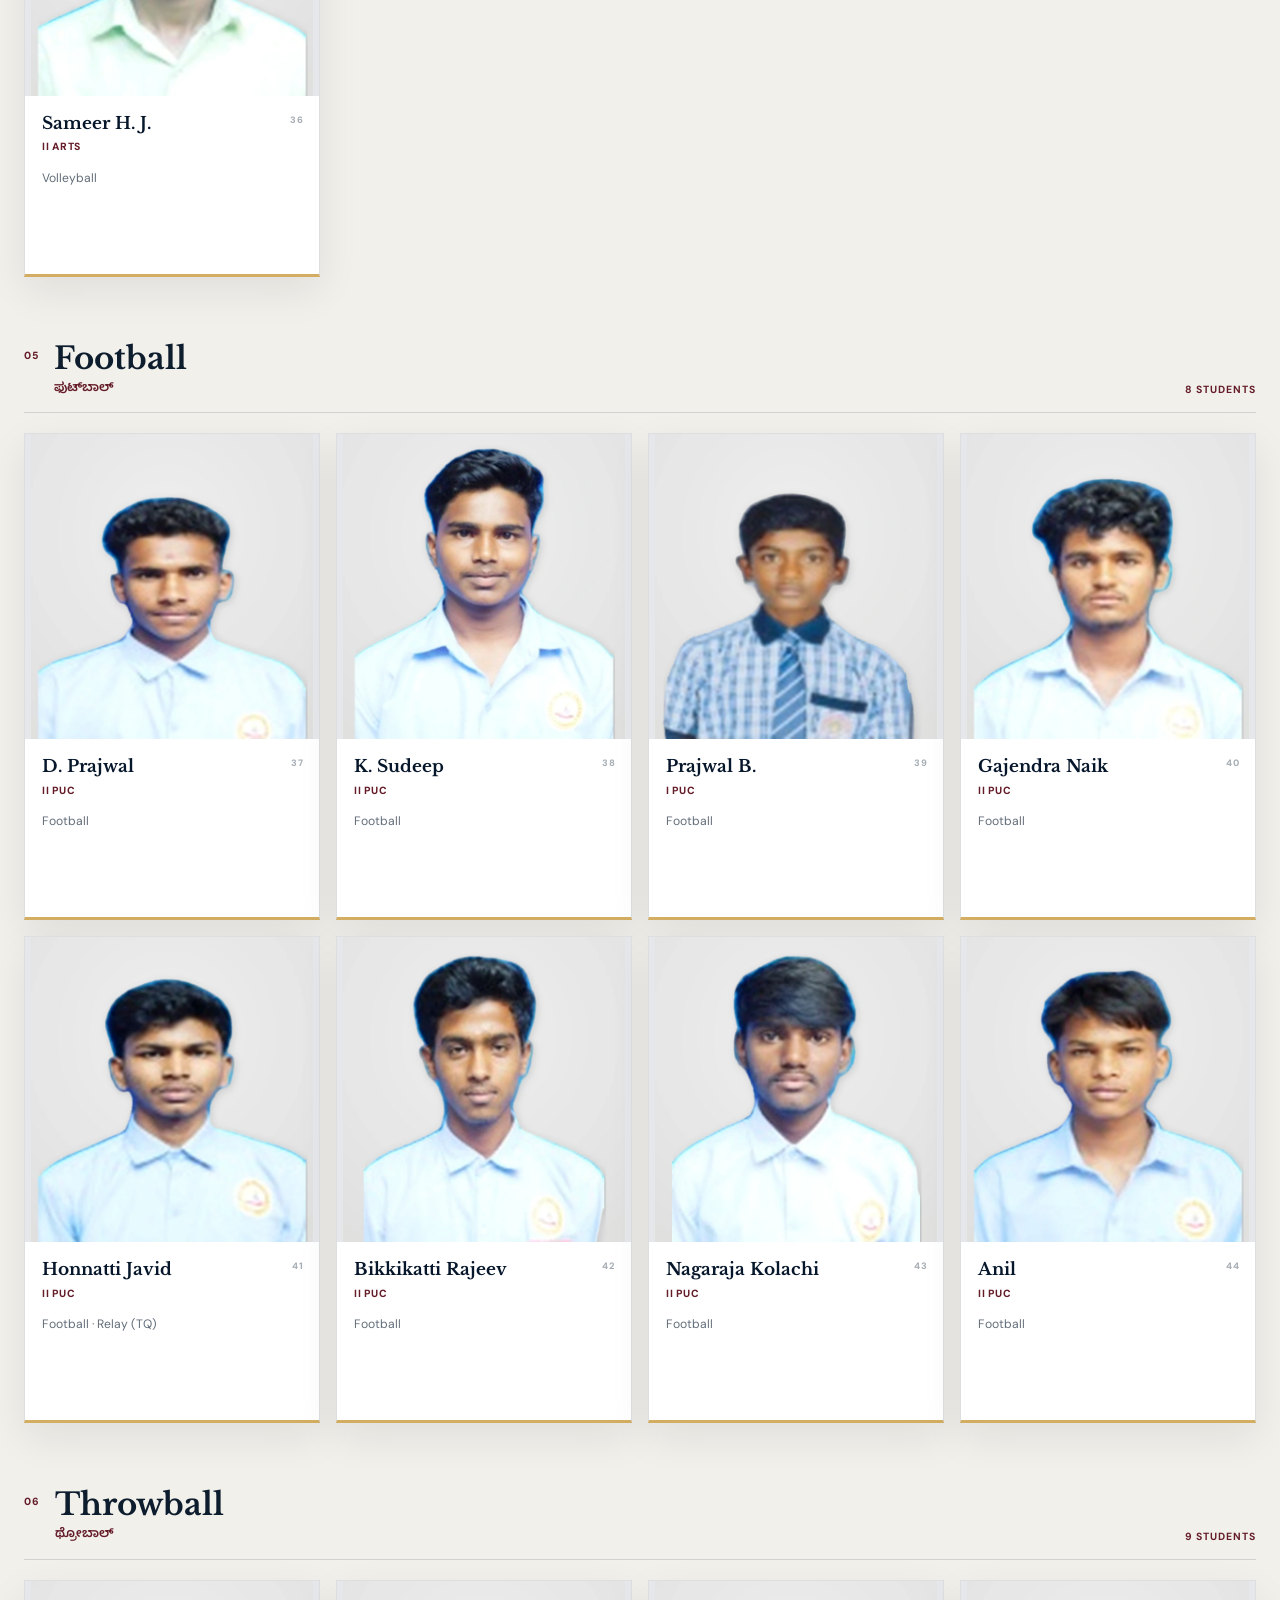
==== commit 3f107d83: "Add 2026-27 sports achievers roster" ====
--- a/index.html
+++ b/index.html
@@ -9,23 +9,24 @@
   <link rel="preconnect" href="https://fonts.googleapis.com">
   <link rel="preconnect" href="https://fonts.gstatic.com" crossorigin>
   <link rel="preload" as="image" href="assets/images/results/science/001.jpg">
-  <link href="https://fonts.googleapis.com/css2?family=DM+Sans:wght@400;500;600;700&family=Libre+Baskerville:wght@400;700&display=swap" rel="stylesheet">
-  <link rel="stylesheet" href="assets/css/main.css?v=20261013-uniform-final">
+  <link href="https://fonts.googleapis.com/css2?family=DM+Sans:wght@400;500;600;700&family=Libre+Baskerville:wght@400;700&family=Noto+Sans+Kannada:wght@400;600;700&display=swap" rel="stylesheet">
+  <link rel="stylesheet" href="assets/css/main.css?v=20261024sports-clean">
   <script src="assets/js/faculty-data.js"></script>
   <script src="assets/js/achiever-data.js?v=20261013-uniform-final"></script>
-  <script defer src="assets/js/main.js?v=20261013-uniform-final"></script>
+  <script src="assets/js/sports-data.js?v=20261024"></script>
+  <script defer src="assets/js/main.js?v=20261024sports-clean"></script>
 </head>
 <body>
   <a class="skip-link" href="#main">Skip to content</a>
   <header class="site-header" data-header>
     <a class="brand" href="#home" aria-label="SSH Jain PU College home">
       <img src="assets/images/college-logo.jpeg" alt="College emblem">
-      <span><b class="brand-title">SSH Jain PU College</b><small>Arts · Commerce · Science</small></span>
+      <span><b class="brand-title">SSH Jain PU College</b><small lang="kn">ಕಲೆ · ವಾಣಿಜ್ಯ · ವಿಜ್ಞಾನ</small></span>
     </a>
     <nav class="main-nav" aria-label="Main navigation" data-nav>
       <a href="#home">Home</a><a href="#vision">Vision</a><a href="#results">Results</a><a href="#streams">Streams</a><a href="#campus">Campus</a><a href="#faculty">Faculty</a><a href="#events">Events</a>
     </nav>
-    <a class="header-apply" href="#apply">Apply now</a>
+    <a class="header-apply" href="#apply">Apply now <span lang="kn">· ಅರ್ಜಿ</span></a>
     <button class="menu-toggle" type="button" aria-label="Open menu" aria-expanded="false" data-menu><span></span><span></span></button>
   </header>
 
@@ -36,11 +37,12 @@
         <div class="hero-copy">
           <p class="kicker">V.V. Sangha · A.D.B. Campus · Harapanahalli</p>
           <h1><span>SSH Jain</span><br>PU College</h1>
-          <p class="hero-lead">A focused pre-university institution where academic rigour, integrated competitive coaching and personal mentorship shape purposeful futures.</p>
-          <div class="hero-actions"><a class="button button-primary" href="#apply">Apply for 2026–27 <span>↗</span></a><a class="button button-glass" href="#streams">Explore programmes</a></div>
+          <p class="hero-kn" lang="kn">ಎಸ್.ಎಸ್.ಎಚ್. ಜೈನ್ ಪದವಿ ಪೂರ್ವ ಕಾಲೇಜು</p>
+          <p class="hero-lead">A focused pre-university institution where academic rigour, integrated competitive coaching and personal mentorship shape purposeful futures.<span class="kn-block" lang="kn">ಶೈಕ್ಷಣಿಕ ಶಿಸ್ತು, ಸ್ಪರ್ಧಾತ್ಮಕ ಪರೀಕ್ಷಾ ತರಬೇತಿ ಮತ್ತು ವೈಯಕ್ತಿಕ ಮಾರ್ಗದರ್ಶನದೊಂದಿಗೆ ವಿದ್ಯಾರ್ಥಿಗಳ ಭವಿಷ್ಯವನ್ನು ರೂಪಿಸುವ ಸಂಸ್ಥೆ.</span></p>
+          <div class="hero-actions"><a class="button button-primary" href="#apply">Apply for 2026–27 <span lang="kn">ಅರ್ಜಿ ಸಲ್ಲಿಸಿ</span><span>↗</span></a><a class="button button-glass" href="#streams">Explore programmes <span lang="kn">· ಕೋರ್ಸ್‌ಗಳು</span></a></div>
         </div>
       </div>
-      <div class="hero-proof"><div><strong>28+</strong><span>Years of education</span></div><div><strong>38,000+</strong><span>Graduates</span></div><div><strong>3</strong><span>Academic streams</span></div><div><strong>2026–27</strong><span>Admissions open</span></div></div>
+      <div class="hero-proof"><div><strong>28+</strong><span>Years of education <em lang="kn">ಶಿಕ್ಷಣ ಸೇವೆ</em></span></div><div><strong>38,000+</strong><span>Graduates <em lang="kn">ಪದವೀಧರರು</em></span></div><div><strong>3</strong><span>Academic streams <em lang="kn">ವಿಭಾಗಗಳು</em></span></div><div><strong>2026–27</strong><span>Admissions open <em lang="kn">ಪ್ರವೇಶ ಆರಂಭ</em></span></div></div>
     </section>
 
     <nav class="section-dock" aria-label="Page sections">
@@ -48,35 +50,40 @@
     </nav>
 
     <section class="section vision" id="vision">
-      <div class="section-intro reveal"><p class="kicker dark">Our direction</p><h2>Purpose that shapes<br><span>every learner.</span></h2><p>Our academic ecosystem is designed to help students think clearly, act responsibly and progress confidently.</p></div>
-      <div class="vision-grid"><article class="vision-card reveal"><span class="card-number">01</span><div class="icon-chip">✦</div><h3>Vision</h3><p>To empower holistic learning and academic excellence, inspiring students across Science, Commerce and Arts to become innovative thinkers, ethical leaders and socially responsible citizens prepared for global challenges.</p></article><article class="vision-card mission reveal"><span class="card-number">02</span><div class="icon-chip">◎</div><h3>Mission</h3><p>To unite strong teaching, practical learning, integrated coaching, character development and personalised mentorship so every student can discover and fulfil their potential.</p><div class="mini-tags"><span>Academic excellence</span><span>Skills</span><span>Values</span><span>Mentorship</span></div></article></div>
+      <div class="section-intro reveal"><p class="kicker dark">Our direction <span lang="kn">· ನಮ್ಮ ದಿಕ್ಕು</span></p><h2>Purpose that shapes<br><span>every learner.</span><small class="kn-heading" lang="kn">ಪ್ರತಿ ವಿದ್ಯಾರ್ಥಿಯ ಭವಿಷ್ಯಕ್ಕೆ ಸ್ಪಷ್ಟ ದಿಕ್ಕು.</small></h2><p>Our academic ecosystem is designed to help students think clearly, act responsibly and progress confidently.</p></div>
+      <div class="vision-grid"><article class="vision-card reveal"><span class="card-number">01</span><div class="icon-chip">✦</div><h3>Vision <small lang="kn">ದೃಷ್ಟಿಕೋನ</small></h3><p>To empower holistic learning and academic excellence, inspiring students across Science, Commerce and Arts to become innovative thinkers, ethical leaders and socially responsible citizens prepared for global challenges.</p></article><article class="vision-card mission reveal"><span class="card-number">02</span><div class="icon-chip">◎</div><h3>Mission <small lang="kn">ಧ್ಯೇಯ</small></h3><p>To unite strong teaching, practical learning, integrated coaching, character development and personalised mentorship so every student can discover and fulfil their potential.</p><div class="mini-tags"><span>Academic excellence</span><span lang="kn">ಕೌಶಲ್ಯ</span><span lang="kn">ಮೌಲ್ಯಗಳು</span><span>Mentorship</span></div></article></div>
     </section>
 
     <section class="section leadership-preview" id="leadership">
-      <div class="section-intro light reveal"><p class="kicker">Institutional leadership</p><h2>Guidance with<br><span>conviction.</span></h2></div>
+      <div class="section-intro light reveal"><p class="kicker">Institutional leadership <span lang="kn">· ಸಂಸ್ಥೆಯ ನಾಯಕತ್ವ</span></p><h2>Guidance with<br><span>conviction.</span><small class="kn-heading" lang="kn">ದೃಢ ಮಾರ್ಗದರ್ಶನ.</small></h2></div>
       <div class="leader-stack"><article class="leader-card reveal"><figure class="leader-image"><img src="assets/images/chairman-leadership-clean.png" alt="Chairman K. Kotreshwara"><figcaption><b>K. Kotreshwara</b><small>Chairman</small></figcaption></figure><div class="leader-content"><span>From the Chairman</span><h3>Shaping futures, empowering minds.</h3><p>“Our goal is not only academic rank, but the development of compassionate leaders, innovative thinkers and responsible citizens.”</p><a href="#chairman-note">Read full note →</a></div></article><article class="leader-card reverse reveal"><figure class="leader-image"><img src="assets/images/principal-leadership-clean.png" alt="Principal Dr. Sharath A M"><figcaption><b>Dr. Sharath A M</b><small>Ph.D., M.A., B.Ed., D.Com., DAESI · Principal</small></figcaption></figure><div class="leader-content"><span>From the Principal</span><h3>Learning with discipline and direction.</h3><p>“Our experienced faculty help each learner understand concepts clearly, build confidence and prepare purposefully for the future.”</p><a href="#principal-note">Read full note →</a></div></article></div>
     </section>
 
     <section class="section results" id="results">
-      <div class="section-intro reveal"><p class="kicker dark">Academic achievement</p><h2>Results that reflect<br><span>consistent effort.</span></h2></div>
+      <div class="section-intro reveal"><p class="kicker dark">Academic achievement <span lang="kn">· ಶೈಕ್ಷಣಿಕ ಸಾಧನೆ</span></p><h2>Results that reflect<br><span>consistent effort.</span><small class="kn-heading" lang="kn">ನಿರಂತರ ಪರಿಶ್ರಮದ ಫಲಿತಾಂಶ.</small></h2></div>
       <div class="result-summary reveal"><div><strong>42</strong><span>Distinctions<br>2025–26</span></div><div><strong>142</strong><span>First classes<br>2025–26</span></div><div class="result-copy"><b>Last year’s result</b><p>A dedicated record of performance across Science, Commerce and Arts.</p></div></div>
       <div class="achievement-grid"><article class="achievement-card reveal"><div class="achievement-metric"><strong>42</strong><small>Board toppers</small></div><span>II PUC · 2025–26</span><h3>Distinction achievers</h3><p>Celebrating 42 board performers across Science, Commerce and Arts.</p><a href="#achiever-roster">View student roster ↓</a></article><article class="achievement-card gradient reveal"><div class="achievement-metric"><strong>27</strong><small>Government seats</small></div><span>CET · 2025–26</span><h3>Government-seat achievers</h3><p>Students selected across Engineering, Agriculture, Nursing, Pharmacy and allied programmes.</p><a href="#achiever-roster">View student roster ↓</a></article></div>
       <section class="achiever-roster reveal" id="achiever-roster" aria-labelledby="achiever-roster-title"><div class="achiever-roster-head"><div><span>Complete 2025–26 result roster</span><h3 id="achiever-roster-title">Every learner. Properly presented.</h3></div><p>138 student records mapped using the official photo numbers and presented with consistent grey studio backgrounds—no banner crops.</p></div><div class="result-stream-overview" aria-label="Students by stream"><span><b>39</b> Science</span><span><b>20</b> Commerce</span><span><b>79</b> Arts</span></div><div class="achiever-groups" data-achiever-groups></div><details class="official-roster"><summary>View the official full result poster</summary><div class="achiever-poster-scroll" tabindex="0" aria-label="Scrollable official achiever poster"><img src="assets/images/achievers-2025-26.jpg" alt="SSH Jain PU College 2025–26 board toppers and CET government-seat achievers with student photographs, names and programmes" loading="lazy"></div></details></section>
-      <section class="sports-showcase reveal" aria-labelledby="sports-title"><div class="sports-photo"><img src="assets/images/sports-achievers-2026.jpg" alt="Indian college students celebrating sports achievements" loading="lazy"></div><div class="sports-copy"><p class="kicker">Sports achievers</p><h3 id="sports-title">Discipline in play. Pride in every finish.</h3><p>A dedicated space for athletics, team-sport and inter-college achievements. Official student names, events and awards can be added as they are confirmed.</p><div class="sports-tags"><span>Athletics</span><span>Team sports</span><span>Inter-college meets</span></div><small>Representative sports imagery</small></div></section>
+      <section class="sports-showcase reveal" aria-labelledby="sports-title"><div class="sports-photo"><img src="assets/images/sports-achievers-2026.jpg" alt="College students celebrating a sports achievement" loading="lazy"></div><div class="sports-copy"><p class="kicker">Sports achievers <span lang="kn">· ಕ್ರೀಡಾ ಸಾಧಕರು</span></p><h3 id="sports-title">Discipline in play. Pride in every finish.</h3><p>Meet the 56 students representing SSH Jain PU College across athletics, team sports and state-level selections during 2026–27.</p><div class="sports-tags"><span>Athletics</span><span>Kho-Kho</span><span>Ball Badminton</span><span>Volleyball</span><span>Football</span><span>Throwball</span></div><a class="sports-roster-link" href="#sports-roster">View all 56 achievers ↓</a></div></section>
+      <section class="sports-roster" id="sports-roster" aria-labelledby="sports-roster-title">
+        <div class="sports-roster-head"><div><span>Official 2026–27 roster</span><h3 id="sports-roster-title">Sports achievers <small lang="kn">ಕ್ರೀಡಾ ಸಾಧಕರು</small></h3></div><p>Student names, classes and achievements are presented from the official college sports list, grouped by their principal event.</p></div>
+        <div class="sports-stat-strip" aria-label="Sports achievement summary"><div><strong>56</strong><span>Student achievers</span></div><div><strong>6</strong><span>Event groups</span></div><div><strong>5</strong><span>State selections</span></div><div><strong>2026–27</strong><span>Achievement year</span></div></div>
+        <div class="sports-groups" data-sports-groups></div>
+      </section>
     </section>
 
     <section class="section impact" id="impact">
-      <div class="impact-heading reveal"><p class="kicker">Contribution from our institution to society</p><h2>Education that keeps<br>moving communities forward.</h2><p>Our alumni carry their college foundations into healthcare, technology, finance and public service.</p></div>
+      <div class="impact-heading reveal"><p class="kicker">Contribution from our institution to society</p><h2>Education that keeps<br>moving communities forward.<small class="kn-heading" lang="kn">ಸಮಾಜದ ಪ್ರಗತಿಗೆ ನಮ್ಮ ಶಿಕ್ಷಣದ ಕೊಡುಗೆ.</small></h2><p>Our alumni carry their college foundations into healthcare, technology, finance and public service.</p></div>
       <div class="impact-grid"><article><img src="assets/images/career-doctors-young-2026.png" alt="Young Indian doctors"><div><strong>200+</strong><span>Doctors produced</span></div></article><article><img src="assets/images/career-engineers-young-2026.png" alt="Young Indian engineers working with computers and robotics"><div><strong>3,000+</strong><span>Engineers produced</span></div></article><article><img src="assets/images/career-banking-professionals-2026.jpg" alt="Young Indian banking professionals assisting a customer"><div><strong>3,000+</strong><span>Banking professionals</span></div></article><article><img src="assets/images/career-government.jpg" alt="Government professionals"><div><strong>14,000+</strong><span>Government careers</span></div></article></div>
     </section>
 
     <section class="section streams" id="streams">
-      <div class="section-intro reveal"><p class="kicker dark">Academic streams</p><h2>Choose a direction.<br><span>Build a future.</span></h2></div>
-      <div class="stream-list"><article class="stream-card science reveal"><div class="stream-code">PCMB</div><div><span>Science · 9:00 AM–5:00 PM</span><h3>Medicine, engineering and scientific inquiry.</h3><p>Physics, Chemistry, Mathematics and Biology with integrated competitive preparation.</p><div class="tag-row"><b>KCET</b><b>NEET</b><b>JEE</b></div></div><a href="#apply">Apply →</a></article><article class="stream-card commerce reveal"><div class="stream-code">CEBA</div><div><span>Commerce · 9:00 AM–4:30 PM</span><h3>Business, finance and professional pathways.</h3><p>Computer Science, Economics, Business Studies and Accountancy.</p><div class="tag-row"><b>CA</b><b>CPT</b><b>CS</b><b>Banking</b></div></div><a href="#apply">Apply →</a></article><article class="stream-card arts reveal"><div class="stream-code">ARTS</div><div><span>Arts · 9:00 AM–5:00 PM</span><h3>Public service, society and leadership.</h3><p>HEPOK and HPEOK combinations with integrated competitive coaching.</p><div class="tag-row"><b>FDA</b><b>SDA</b><b>Police</b><b>KAS</b><b>PDO</b><b>VAO</b></div></div><a href="#apply">Apply →</a></article></div>
+      <div class="section-intro reveal"><p class="kicker dark">Academic streams <span lang="kn">· ಶೈಕ್ಷಣಿಕ ವಿಭಾಗಗಳು</span></p><h2>Choose a direction.<br><span>Build a future.</span><small class="kn-heading" lang="kn">ಸರಿಯಾದ ವಿಭಾಗ ಆಯ್ಕೆ ಮಾಡಿ, ಭವಿಷ್ಯ ರೂಪಿಸಿ.</small></h2></div>
+      <div class="stream-list"><article class="stream-card science reveal"><div class="stream-code">PCMB</div><div><span>Science · 9:00 AM–5:00 PM <em lang="kn">· ವಿಜ್ಞಾನ</em></span><h3>Medicine, engineering and scientific inquiry.</h3><p>Physics, Chemistry, Mathematics and Biology with integrated competitive preparation.<span class="kn-block" lang="kn">ಕೆಸಿಇಟಿ, ನೀಟ್ ಮತ್ತು ಜೆಇಇಗೆ ಸಮಗ್ರ ತರಬೇತಿ.</span></p><div class="tag-row"><b>KCET</b><b>NEET</b><b>JEE</b></div></div><a href="#apply">Apply →</a></article><article class="stream-card commerce reveal"><div class="stream-code">CEBA</div><div><span>Commerce · 9:00 AM–4:30 PM <em lang="kn">· ವಾಣಿಜ್ಯ</em></span><h3>Business, finance and professional pathways.</h3><p>Computer Science, Economics, Business Studies and Accountancy.<span class="kn-block" lang="kn">ವ್ಯವಹಾರ, ಹಣಕಾಸು ಮತ್ತು ವೃತ್ತಿಪರ ಶಿಕ್ಷಣದ ದಾರಿ.</span></p><div class="tag-row"><b>CA</b><b>CPT</b><b>CS</b><b>Banking</b></div></div><a href="#apply">Apply →</a></article><article class="stream-card arts reveal"><div class="stream-code">ARTS</div><div><span>Arts · 9:00 AM–5:00 PM <em lang="kn">· ಕಲಾ ವಿಭಾಗ</em></span><h3>Public service, society and leadership.</h3><p>HEPOK and HPEOK combinations with integrated competitive coaching.<span class="kn-block" lang="kn">ಸರ್ಕಾರಿ ಉದ್ಯೋಗ ಮತ್ತು ಸ್ಪರ್ಧಾತ್ಮಕ ಪರೀಕ್ಷೆಗಳಿಗೆ ವಿಶೇಷ ತರಬೇತಿ.</span></p><div class="tag-row"><b>FDA</b><b>SDA</b><b>Police</b><b>KAS</b><b>PDO</b><b>VAO</b></div></div><a href="#apply">Apply →</a></article></div>
     </section>
 
     <section class="section campus" id="campus">
-      <div class="section-intro light reveal"><p class="kicker">Learning environment</p><h2>Facilities built for<br><span>active learning.</span></h2></div>
+      <div class="section-intro light reveal"><p class="kicker">Learning environment <span lang="kn">· ಕಲಿಕೆಯ ವಾತಾವರಣ</span></p><h2>Facilities built for<br><span>active learning.</span><small class="kn-heading" lang="kn">ಚಟುವಟಿಕೆ ಆಧಾರಿತ ಕಲಿಕೆಗೆ ಸೌಲಭ್ಯಗಳು.</small></h2></div>
       <div class="facility-grid"><article class="facility-main reveal"><img src="assets/images/subject-chemistry.jpg" alt="Indian students in a college laboratory"><div><span>Laboratories</span><h3>Physics, Chemistry and Biology</h3><p>Practical spaces where observation, experimentation and concepts connect.</p></div></article><article class="facility-side reveal"><img src="assets/images/campus-wide.jpg" alt="College campus and ground"><div><span>Ground</span><h3>Movement, teamwork and sports</h3><p>A place for physical activity, practice and community events.</p></div></article></div>
     </section>
 
@@ -85,7 +92,7 @@
     </section>
 
     <section class="section faculty" id="faculty">
-      <div class="section-intro reveal"><p class="kicker dark">Our people</p><h2>Experience students<br><span>can rely on.</span></h2><p>Faculty are presented in the required order: Teaching Faculty, Laboratory Team and Office Team.</p></div>
+      <div class="section-intro reveal"><p class="kicker dark">Our people <span lang="kn">· ನಮ್ಮ ತಂಡ</span></p><h2>Experience students<br><span>can rely on.</span><small class="kn-heading" lang="kn">ವಿದ್ಯಾರ್ಥಿಗಳ ಬೆನ್ನಿಗೆ ನಿಲ್ಲುವ ಅನುಭವಿ ತಂಡ.</small></h2><p>Faculty are presented in the required order: Teaching Faculty, Laboratory Team and Office Team.</p></div>
       <div class="faculty-groups" data-faculty-groups></div>
     </section>
 
@@ -93,15 +100,15 @@
       <div class="section-intro light reveal"><p class="kicker">Hear from our students</p><h2>Achievers who found<br><span>their direction here.</span></h2><p>Draft student-spotlight copy based on the official 2025–26 results; final quotations can be approved by each student.</p></div><div class="testimonial-cards"><article><div class="testimonial-student"><img class="testimonial-portrait" src="assets/images/results/science/002.jpg" alt="Portrait of Hanakanahalli Gurubasavaraja" loading="lazy"><div><b>H. Gurubasavaraja</b><small>Science · 545</small></div></div><blockquote>“The clear academic structure and regular guidance helped me stay consistent, strengthen my concepts and approach every examination with confidence.”</blockquote><span>Draft testimonial · pending student approval</span></article><article><div class="testimonial-student"><img class="testimonial-portrait" src="assets/images/results/commerce/001.jpg" alt="Portrait of J. Preethi" loading="lazy"><div><b>J. Preethi</b><small>Commerce · 578</small></div></div><blockquote>“My teachers encouraged disciplined preparation and practical understanding. That support helped me turn daily effort into a result I am proud of.”</blockquote><span>Draft testimonial · pending student approval</span></article><article><div class="testimonial-student"><img class="testimonial-portrait" src="assets/images/results/arts/001.jpg" alt="Portrait of N. Neelu" loading="lazy"><div><b>N. Neelu</b><small>Arts · 584</small></div></div><blockquote>“The college gave me the confidence to ask questions, think independently and prepare with purpose. I always felt that my progress mattered.”</blockquote><span>Draft testimonial · pending student approval</span></article></div>
     </section>
 
-    <section class="apply" id="apply"><div><p class="kicker">Admissions 2026–27</p><h2>Your next chapter<br>starts here.</h2><p>Send an enquiry and let the college team guide you through streams, eligibility, documents and fees.</p></div><form data-enquiry-form><label>Student name<input name="student" required></label><label>Contact number<input name="phone" type="tel" required></label><label>Preferred stream<select name="stream" required><option value="">Choose a stream</option><option>Science — PCMB</option><option>Commerce — CEBA</option><option>Arts — HEPOK</option><option>Arts — HPEOK</option></select></label><button class="button button-primary" type="submit">Submit enquiry ↗</button><p data-form-message>Google Sheets integration is ready to connect when the deployment URL is supplied.</p></form></section>
+    <section class="apply" id="apply"><div><p class="kicker">Admissions 2026–27 <span lang="kn">· ಪ್ರವೇಶ ಆರಂಭ</span></p><h2>Your next chapter<br>starts here.<small class="kn-heading" lang="kn">ನಿಮ್ಮ ಮುಂದಿನ ಹೆಜ್ಜೆ ಇಲ್ಲಿಂದ ಆರಂಭ.</small></h2><p>Send an enquiry and let the college team guide you through streams, eligibility, documents and fees.<span class="kn-block" lang="kn">ವಿಭಾಗ, ಅರ್ಹತೆ, ದಾಖಲೆಗಳು ಮತ್ತು ಶುಲ್ಕದ ಕುರಿತು ನಮ್ಮ ತಂಡ ಮಾರ್ಗದರ್ಶನ ನೀಡುತ್ತದೆ.</span></p></div><form data-enquiry-form><label>Student name <span lang="kn">· ವಿದ್ಯಾರ್ಥಿಯ ಹೆಸರು</span><input name="student" required></label><label>Contact number <span lang="kn">· ಸಂಪರ್ಕ ಸಂಖ್ಯೆ</span><input name="phone" type="tel" required></label><label>Preferred stream <span lang="kn">· ಆಯ್ಕೆಯ ವಿಭಾಗ</span><select name="stream" required><option value="">Choose a stream</option><option>Science — PCMB</option><option>Commerce — CEBA</option><option>Arts — HEPOK</option><option>Arts — HPEOK</option></select></label><button class="button button-primary" type="submit">Submit enquiry <span lang="kn">· ವಿಚಾರಣೆ ಕಳುಹಿಸಿ</span> ↗</button><p data-form-message>Google Sheets integration is ready to connect when the deployment URL is supplied.</p></form></section>
 
     <section class="section events" id="events">
-      <div class="section-intro reveal"><p class="kicker dark">Campus calendar</p><h2>Events and updates.</h2><p>Explore college life through academic, cultural and community activities. Select a story to open the full update.</p></div><div class="events-grid" data-events><button class="event-card" type="button" data-event-open="freshers"><img src="assets/images/event-freshers-2026.jpg" alt="Freshers welcome cultural programme" loading="lazy"><span>Campus culture</span><h3>Freshers’ Welcome</h3><p>A warm introduction to college life through student performances, interaction and community.</p><b>Open story ↗</b></button><button class="event-card" type="button" data-event-open="science"><img src="assets/images/subject-physics.jpg" alt="Students participating in a science laboratory activity" loading="lazy"><span>Academic</span><h3>Science &amp; Laboratory Day</h3><p>Hands-on demonstrations that connect classroom concepts with observation and experimentation.</p><b>Open story ↗</b></button><button class="event-card" type="button" data-event-open="sports"><img src="assets/images/sports-achievers-2026.jpg" alt="Students celebrating a college sports achievement" loading="lazy"><span>Sports</span><h3>Inter-College Sports Meet</h3><p>Team spirit, discipline and achievement across athletics and field events.</p><b>Open story ↗</b></button></div>
+      <div class="section-intro reveal"><p class="kicker dark">Campus calendar <span lang="kn">· ಕಾಲೇಜು ಚಟುವಟಿಕೆಗಳು</span></p><h2>Events and updates.<small class="kn-heading" lang="kn">ಕಾರ್ಯಕ್ರಮಗಳು ಮತ್ತು ಸುದ್ದಿಗಳು.</small></h2><p>Explore college life through academic, cultural and community activities. Select a story to open the full update.</p></div><div class="events-grid" data-events><button class="event-card" type="button" data-event-open="freshers"><img src="assets/images/event-freshers-2026.jpg" alt="Freshers welcome cultural programme" loading="lazy"><span>Campus culture</span><h3>Freshers’ Welcome <small lang="kn">· ಹೊಸ ವಿದ್ಯಾರ್ಥಿಗಳ ಸ್ವಾಗತ</small></h3><p>A warm introduction to college life through student performances, interaction and community.</p><b>Open story ↗</b></button><button class="event-card" type="button" data-event-open="science"><img src="assets/images/subject-physics.jpg" alt="Students participating in a science laboratory activity" loading="lazy"><span>Academic</span><h3>Science &amp; Laboratory Day <small lang="kn">· ವಿಜ್ಞಾನ ಪ್ರಯೋಗಾಲಯ ದಿನ</small></h3><p>Hands-on demonstrations that connect classroom concepts with observation and experimentation.</p><b>Open story ↗</b></button><button class="event-card" type="button" data-event-open="sports"><img src="assets/images/sports-achievers-2026.jpg" alt="Students celebrating a college sports achievement" loading="lazy"><span>Sports</span><h3>Inter-College Sports Meet <small lang="kn">· ಅಂತರ ಕಾಲೇಜು ಕ್ರೀಡಾಕೂಟ</small></h3><p>Team spirit, discipline and achievement across athletics and field events.</p><b>Open story ↗</b></button></div>
     </section>
     <dialog class="event-dialog" data-event-dialog aria-labelledby="event-dialog-title"><button class="event-dialog-close" type="button" data-event-close aria-label="Close event story">×</button><img data-event-image src="" alt=""><div><span data-event-category></span><h2 id="event-dialog-title" data-event-title></h2><p data-event-copy></p><small>Representative event story and imagery. Confirmed dates and participant details can be added by the college.</small></div></dialog>
   </main>
 
-  <footer><div class="footer-top"><div class="footer-brand"><img src="assets/images/college-logo.jpeg" alt=""><h2>SSH Jain PU College</h2><p>Arts · Commerce · Science<br>A.D.B. Campus, Harapanahalli<br>Vijayanagara District, Karnataka</p></div><div><h3>Explore</h3><a href="#vision">Vision & mission</a><a href="#results">Results</a><a href="#streams">Streams</a><a href="#campus">Campus</a></div><div><h3>College</h3><a href="#leadership">Leadership</a><a href="#faculty">Faculty</a><a href="#events">Events</a><a href="#apply">Admissions</a></div><div><h3>Information</h3><a href="privacy.html">Privacy policy</a><a href="terms.html">Terms of use</a><a href="accessibility.html">Accessibility</a></div></div><div class="footer-bottom"><span>© <span data-year></span> SSH Jain PU College. All rights reserved.</span><a href="#home">Back to top ↑</a></div></footer>
-  <div class="mobile-apply"><a href="#streams">View streams</a><a href="#apply">Apply now</a></div>
+  <footer><div class="footer-top"><div class="footer-brand"><img src="assets/images/college-logo.jpeg" alt=""><h2>SSH Jain PU College</h2><p lang="kn">ಎಸ್.ಎಸ್.ಎಚ್. ಜೈನ್ ಪದವಿ ಪೂರ್ವ ಕಾಲೇಜು<br>ಎ.ಡಿ.ಬಿ. ಕ್ಯಾಂಪಸ್, ಹರಪನಹಳ್ಳಿ<br>ವಿಜಯನಗರ ಜಿಲ್ಲೆ, ಕರ್ನಾಟಕ</p></div><div><h3>Explore <span lang="kn">· ಅನ್ವೇಷಿಸಿ</span></h3><a href="#vision">Vision & mission</a><a href="#results">Results</a><a href="#streams">Streams</a><a href="#campus">Campus</a></div><div><h3>College <span lang="kn">· ಕಾಲೇಜು</span></h3><a href="#leadership">Leadership</a><a href="#faculty">Faculty</a><a href="#events">Events</a><a href="#apply">Admissions</a></div><div><h3>Information <span lang="kn">· ಮಾಹಿತಿ</span></h3><a href="privacy.html">Privacy policy</a><a href="terms.html">Terms of use</a><a href="accessibility.html">Accessibility</a></div></div><div class="footer-bottom"><span>© <span data-year></span> SSH Jain PU College. All rights reserved.</span><a href="#home">Back to top <span lang="kn">· ಮೇಲಕ್ಕೆ</span> ↑</a></div></footer>
+  <div class="mobile-apply"><a href="#streams">View streams <span lang="kn">· ವಿಭಾಗಗಳು</span></a><a href="#apply">Apply now <span lang="kn">· ಅರ್ಜಿ</span></a></div>
 </body>
 </html>
--- a/assets/css/main.css
+++ b/assets/css/main.css
@@ -206,3 +206,34 @@
   .achiever-roster-head p{font-size:.86rem;line-height:1.55}.result-stream-overview{grid-template-columns:1fr}.result-stream-overview span{justify-content:flex-start;padding:11px 4px;border-right:0;border-bottom:1px solid rgba(255,255,255,.12)}.result-stream-overview span:last-child{border-bottom:0}.result-stream-overview b{min-width:34px}
   .achiever-track{grid-auto-columns:204px}.student-card-copy{min-height:132px}.student-photo>span{left:9px;top:9px;padding:6px 8px}
 }
+/* English-led bilingual system: Kannada supports key identity and decision points. */
+[lang="kn"]{font-family:"Noto Sans Kannada","DM Sans",sans-serif;font-style:normal;letter-spacing:0;text-transform:none}
+.hero-kn{margin:-12px 0 14px;color:#ffd58a;font:600 clamp(1.05rem,1.7vw,1.38rem)/1.5 "Noto Sans Kannada",sans-serif}
+.kn-block{display:block;margin-top:7px;color:inherit;font-size:.9em;line-height:1.7}
+.kn-heading{display:block;margin-top:.32em;color:var(--orange);font:600 clamp(1.05rem,1.8vw,1.55rem)/1.55 "Noto Sans Kannada",sans-serif;letter-spacing:0}
+.section-intro.light .kn-heading,.impact-heading .kn-heading,.apply .kn-heading{color:#ffd58a}
+.kicker [lang="kn"]{font-size:1.08em;color:inherit}
+.vision-card h3 small{display:block;margin-top:4px;font:600 .78rem/1.5 "Noto Sans Kannada",sans-serif;color:var(--orange)}
+.mission h3 small{color:#ffd58a}
+.hero-proof em{display:block;margin-top:3px;color:#d8e0ef;font-size:1.05em}
+.stream-card>div:nth-child(2)>span em{color:var(--orange);font-size:1.05em}
+.event-card h3 small{display:block;margin-top:5px;color:var(--oxblood);font:600 .78rem/1.45 "Noto Sans Kannada",sans-serif}
+.header-apply [lang="kn"],.button [lang="kn"],.mobile-apply [lang="kn"]{font-size:.88em;font-weight:700}
+.footer-brand p[lang="kn"]{line-height:1.9}.footer-top h3 [lang="kn"]{color:#e7c978;font-size:1.05em}
+
+@media(max-width:640px){
+  .hero-kn{margin:-5px 0 10px;font-size:.94rem}.kn-block{margin-top:5px;font-size:.88em}.kn-heading{font-size:.98rem;line-height:1.55;margin-top:.26em}
+  .hero-actions .button [lang="kn"]{display:inline}.hero-proof em{font-size:.95em}.kicker [lang="kn"]{font-size:1em}
+  .stream-card>div:nth-child(2)>span em{display:block;margin-top:3px}.event-card h3 small{font-size:.72rem}
+}
+
+/* Official sports achievers roster — 2026–27 */
+.sports-roster-link{align-self:flex-start;margin-top:8px;padding:12px 16px;border:1px solid rgba(239,211,132,.48);color:#efd384;font-size:.7rem;font-weight:800;letter-spacing:.09em;text-transform:uppercase;transition:background .2s,color .2s}.sports-roster-link:hover{background:#efd384;color:#07172b}
+.sports-roster{padding-top:clamp(64px,8vw,110px);scroll-margin-top:90px}.sports-roster-head{display:grid;grid-template-columns:1fr minmax(280px,480px);gap:40px;align-items:end;margin-bottom:30px}.sports-roster-head>div>span{color:var(--oxblood);font-size:.68rem;font-weight:800;letter-spacing:.12em;text-transform:uppercase}.sports-roster-head h3{margin:8px 0 0;font:700 clamp(2.5rem,5vw,4.8rem)/1 var(--serif);letter-spacing:-.045em}.sports-roster-head h3 small{display:block;margin-top:9px;color:var(--oxblood);font:600 clamp(.95rem,1.5vw,1.25rem)/1.5 "Noto Sans Kannada",sans-serif;letter-spacing:0}.sports-roster-head>p{margin:0;color:var(--muted);line-height:1.65}
+.sports-stat-strip{display:grid;grid-template-columns:repeat(4,minmax(0,1fr));margin-bottom:54px;background:#07172b;color:#fff;border-top:4px solid var(--gold)}.sports-stat-strip div{min-height:118px;padding:22px 25px;border-right:1px solid rgba(255,255,255,.13);display:flex;flex-direction:column;justify-content:center}.sports-stat-strip div:last-child{border-right:0}.sports-stat-strip strong{font:700 clamp(2rem,3.2vw,3.3rem)/1 var(--serif);color:#efd384}.sports-stat-strip span{margin-top:8px;color:#c6cfda;font-size:.63rem;font-weight:800;letter-spacing:.1em;text-transform:uppercase}
+.sports-groups{display:grid;gap:64px}.sports-group{min-width:0}.sports-group-heading{display:flex;align-items:end;justify-content:space-between;gap:20px;margin-bottom:20px;padding-bottom:13px;border-bottom:1px solid var(--line)}.sports-group-heading>div{display:flex;align-items:flex-start;gap:14px}.sports-group-heading>div>span{padding-top:7px;color:var(--oxblood);font-size:.65rem;font-weight:800;letter-spacing:.12em}.sports-group-heading h4{margin:0;font:700 clamp(1.55rem,2.4vw,2.35rem)/1.15 var(--serif)}.sports-group-heading h4 small{display:block;margin-top:5px;color:var(--oxblood);font:600 .78rem/1.45 "Noto Sans Kannada",sans-serif}.sports-group-heading>b{color:var(--oxblood);font-size:.65rem;letter-spacing:.1em;text-transform:uppercase;white-space:nowrap}
+.sports-card-grid{display:grid;grid-template-columns:repeat(4,minmax(0,1fr));gap:16px}.sport-person-card{min-width:0;background:#fff;border:1px solid var(--line);border-bottom:3px solid var(--gold);box-shadow:0 14px 38px rgba(7,23,43,.08);overflow:hidden}.sport-person-card>img,.sport-person-placeholder{display:block;width:100%;aspect-ratio:4/4.15;background:#e5e7ea}.sport-person-card>img{height:auto;object-fit:contain;object-position:center top}.sport-person-placeholder{display:grid;place-items:center;background:radial-gradient(circle at 30% 15%,#f4f5f6,#d8dce0);color:#7a828a}.sport-person-placeholder span{width:78px;height:78px;border:1px solid #c1c6ca;border-radius:50%;display:grid;place-items:center;font:700 1.45rem var(--serif);letter-spacing:.05em}.sport-person-copy{position:relative;min-height:178px;padding:18px 17px 20px}.sport-person-copy .sport-number{position:absolute;right:15px;top:17px;color:#a6adb4;font-size:.58rem;font-weight:800;letter-spacing:.12em}.sport-person-copy>b{display:block;max-width:calc(100% - 34px);font:700 1.06rem/1.22 var(--serif);color:#07172b}.sport-person-copy>small{display:block;margin-top:5px;color:var(--oxblood);font-size:.65rem;font-weight:800;letter-spacing:.07em;text-transform:uppercase}.sport-person-copy>p{margin:13px 0 0;color:#626d79;font-size:.76rem;line-height:1.5}.sport-person-copy>em{display:inline-block;margin-top:13px;padding:6px 8px;background:#07172b;color:#efd384;font-size:.57rem;font-style:normal;font-weight:800;letter-spacing:.08em;text-transform:uppercase}
+
+@media(max-width:1080px){.sports-card-grid{grid-template-columns:repeat(3,minmax(0,1fr))}}
+@media(max-width:760px){.sports-roster{padding-top:58px}.sports-roster-head{display:block;margin-bottom:24px}.sports-roster-head>p{margin-top:16px}.sports-stat-strip{grid-template-columns:1fr 1fr;margin-bottom:44px}.sports-stat-strip div:nth-child(2){border-right:0}.sports-stat-strip div:nth-child(-n+2){border-bottom:1px solid rgba(255,255,255,.13)}.sports-card-grid{grid-template-columns:repeat(2,minmax(0,1fr));gap:10px}.sports-groups{gap:48px}.sport-person-copy{min-height:164px;padding:14px 12px 16px}.sport-person-copy>b{font-size:.9rem}.sport-person-copy>small{font-size:.56rem}.sport-person-copy>p{font-size:.67rem;line-height:1.42}.sports-group-heading h4{font-size:1.4rem}.sports-group-heading>b{font-size:.52rem}.sports-group-heading>div{gap:9px}}
+@media(max-width:420px){.sports-stat-strip div{min-height:96px;padding:16px}.sports-stat-strip strong{font-size:2rem}.sports-stat-strip span{font-size:.5rem}.sports-group-heading{align-items:center}.sports-group-heading>b{max-width:76px;text-align:right}.sport-person-card>img,.sport-person-placeholder{aspect-ratio:4/4.35}.sport-person-placeholder span{width:60px;height:60px;font-size:1.15rem}.sport-person-copy{min-height:172px}.sport-person-copy>p{font-size:.64rem}}
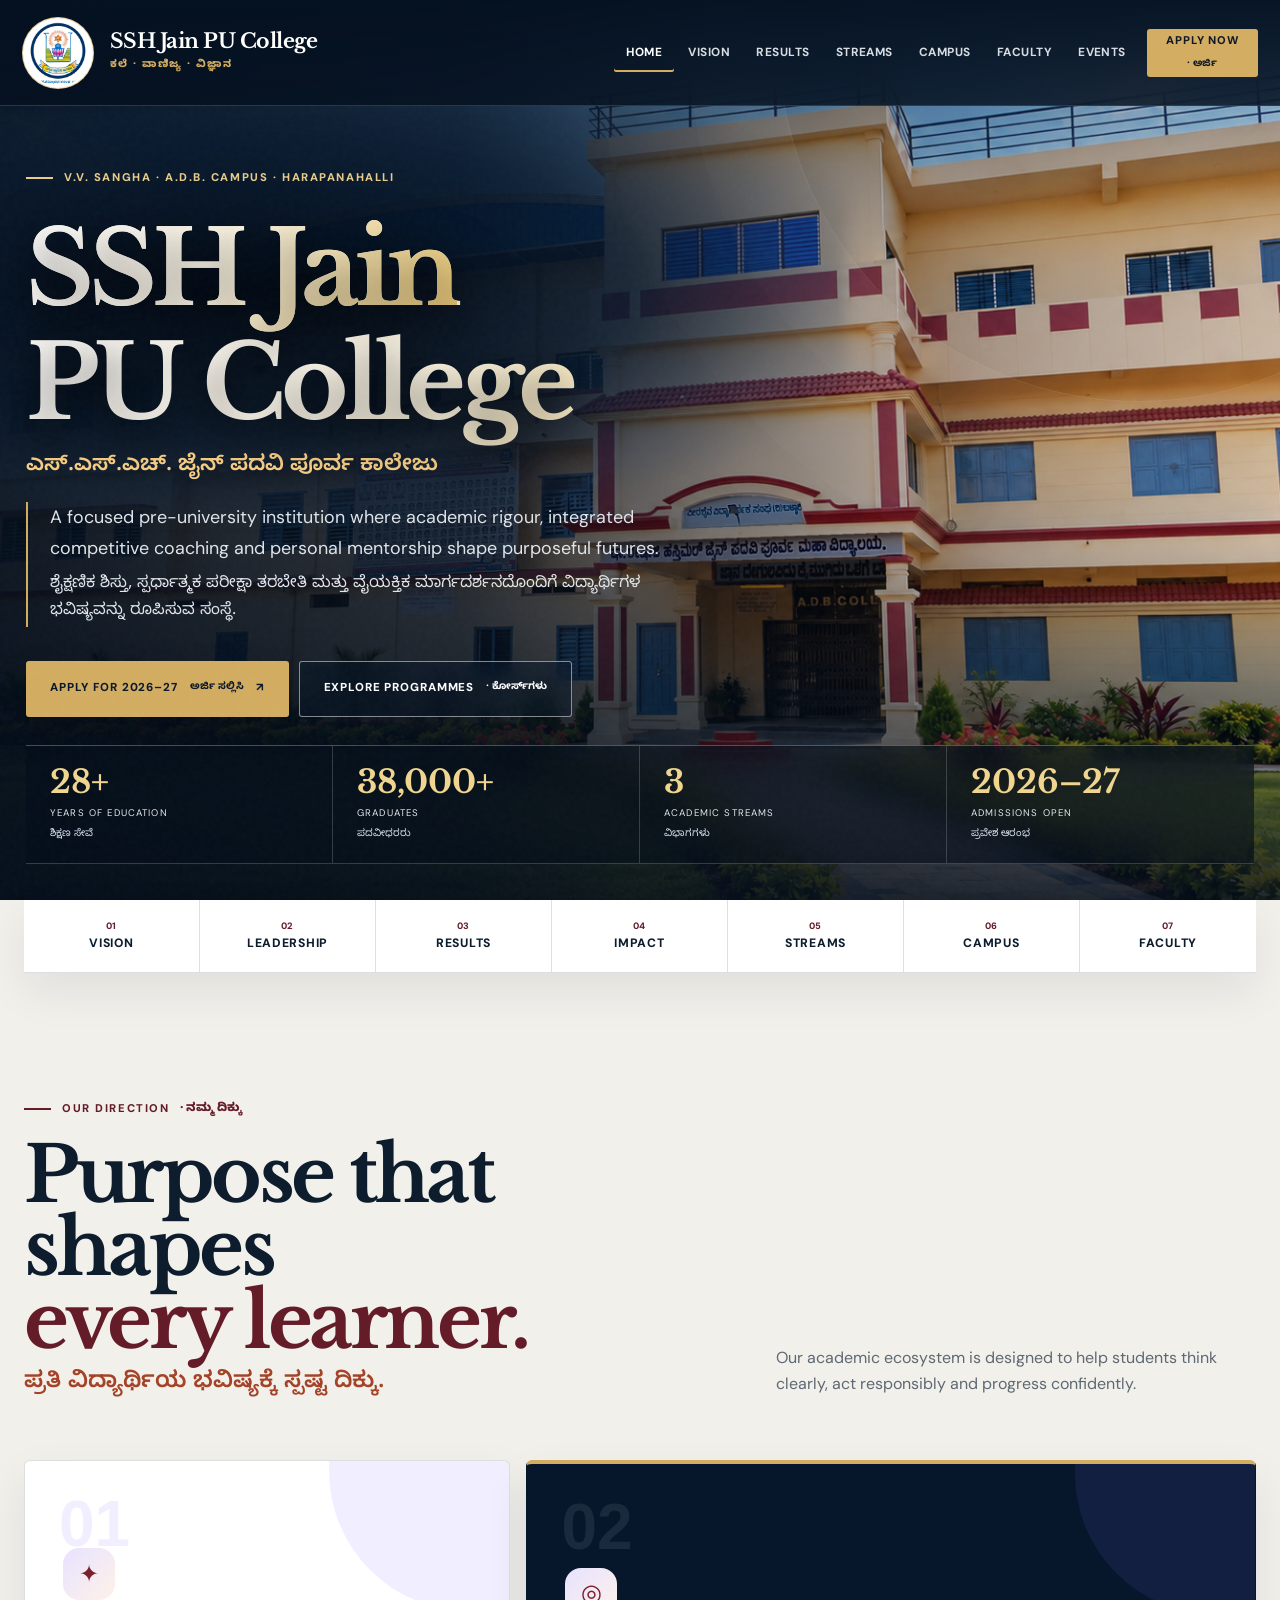
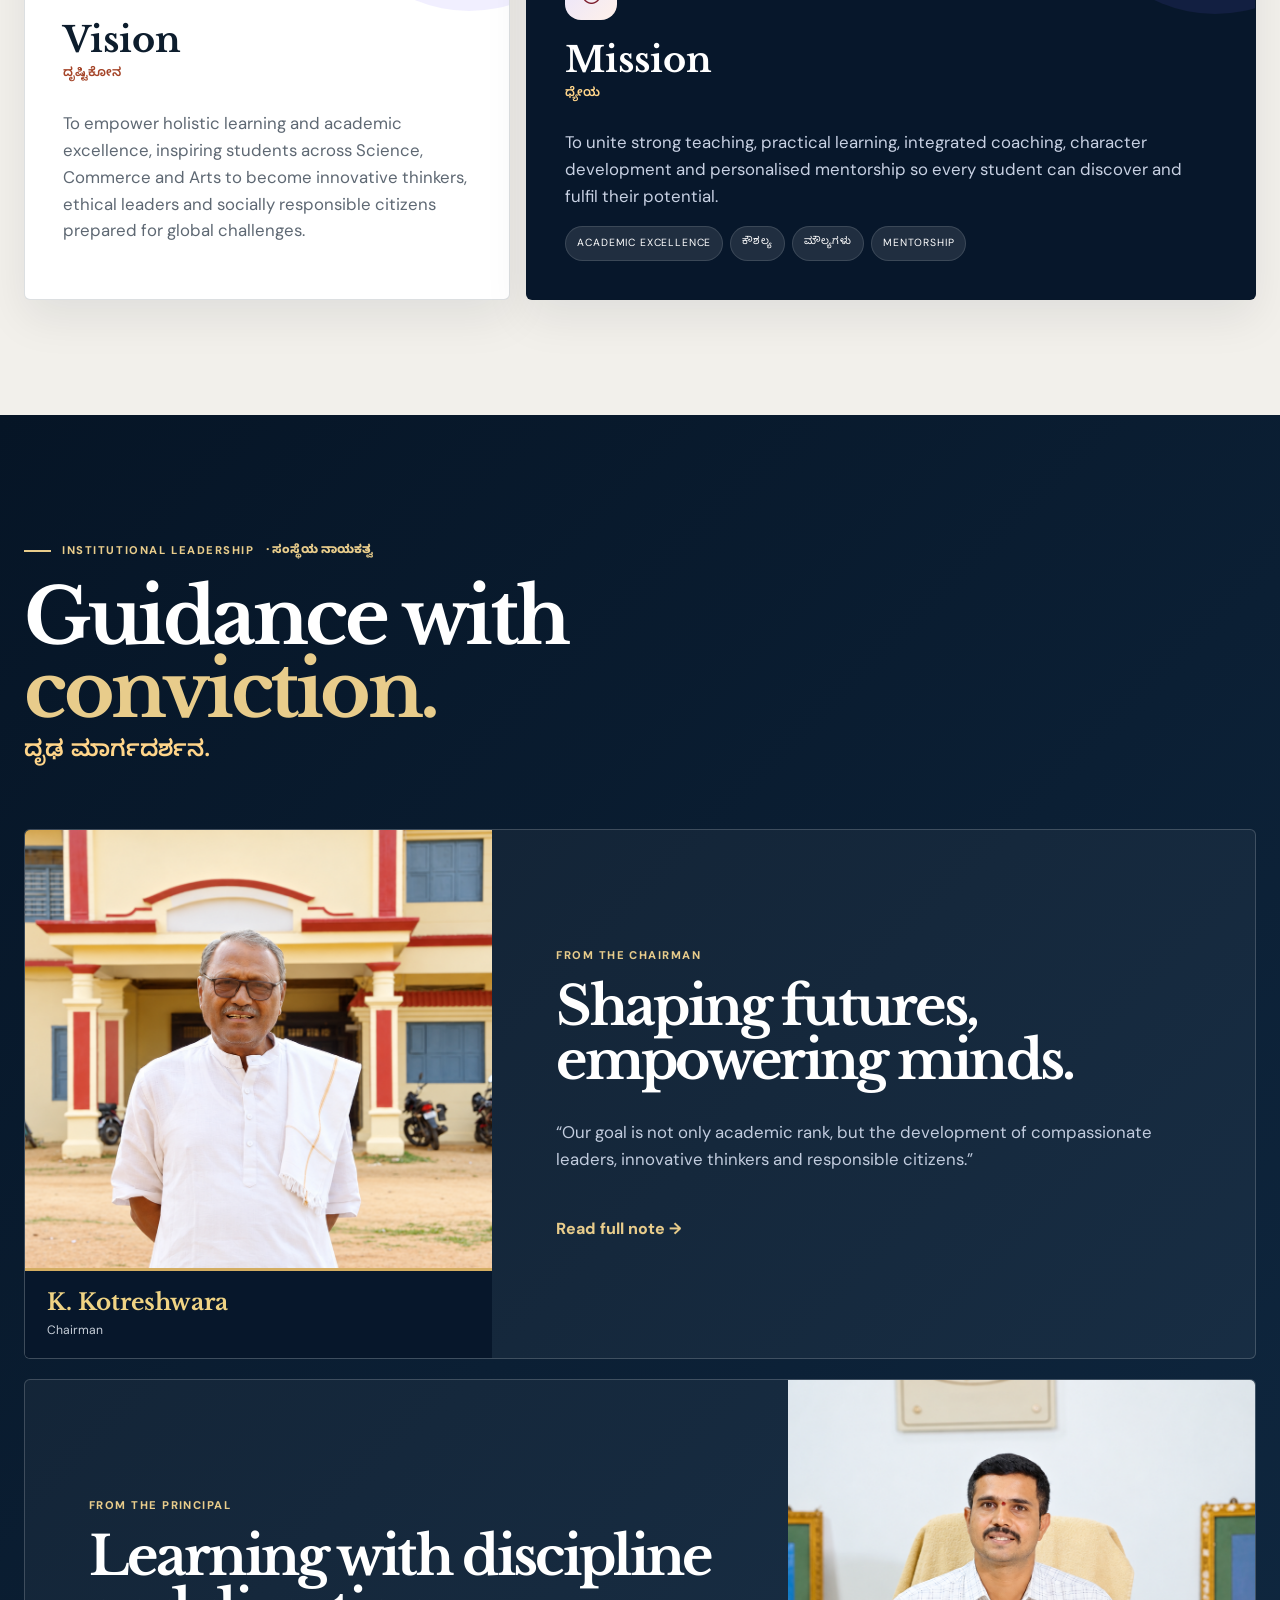
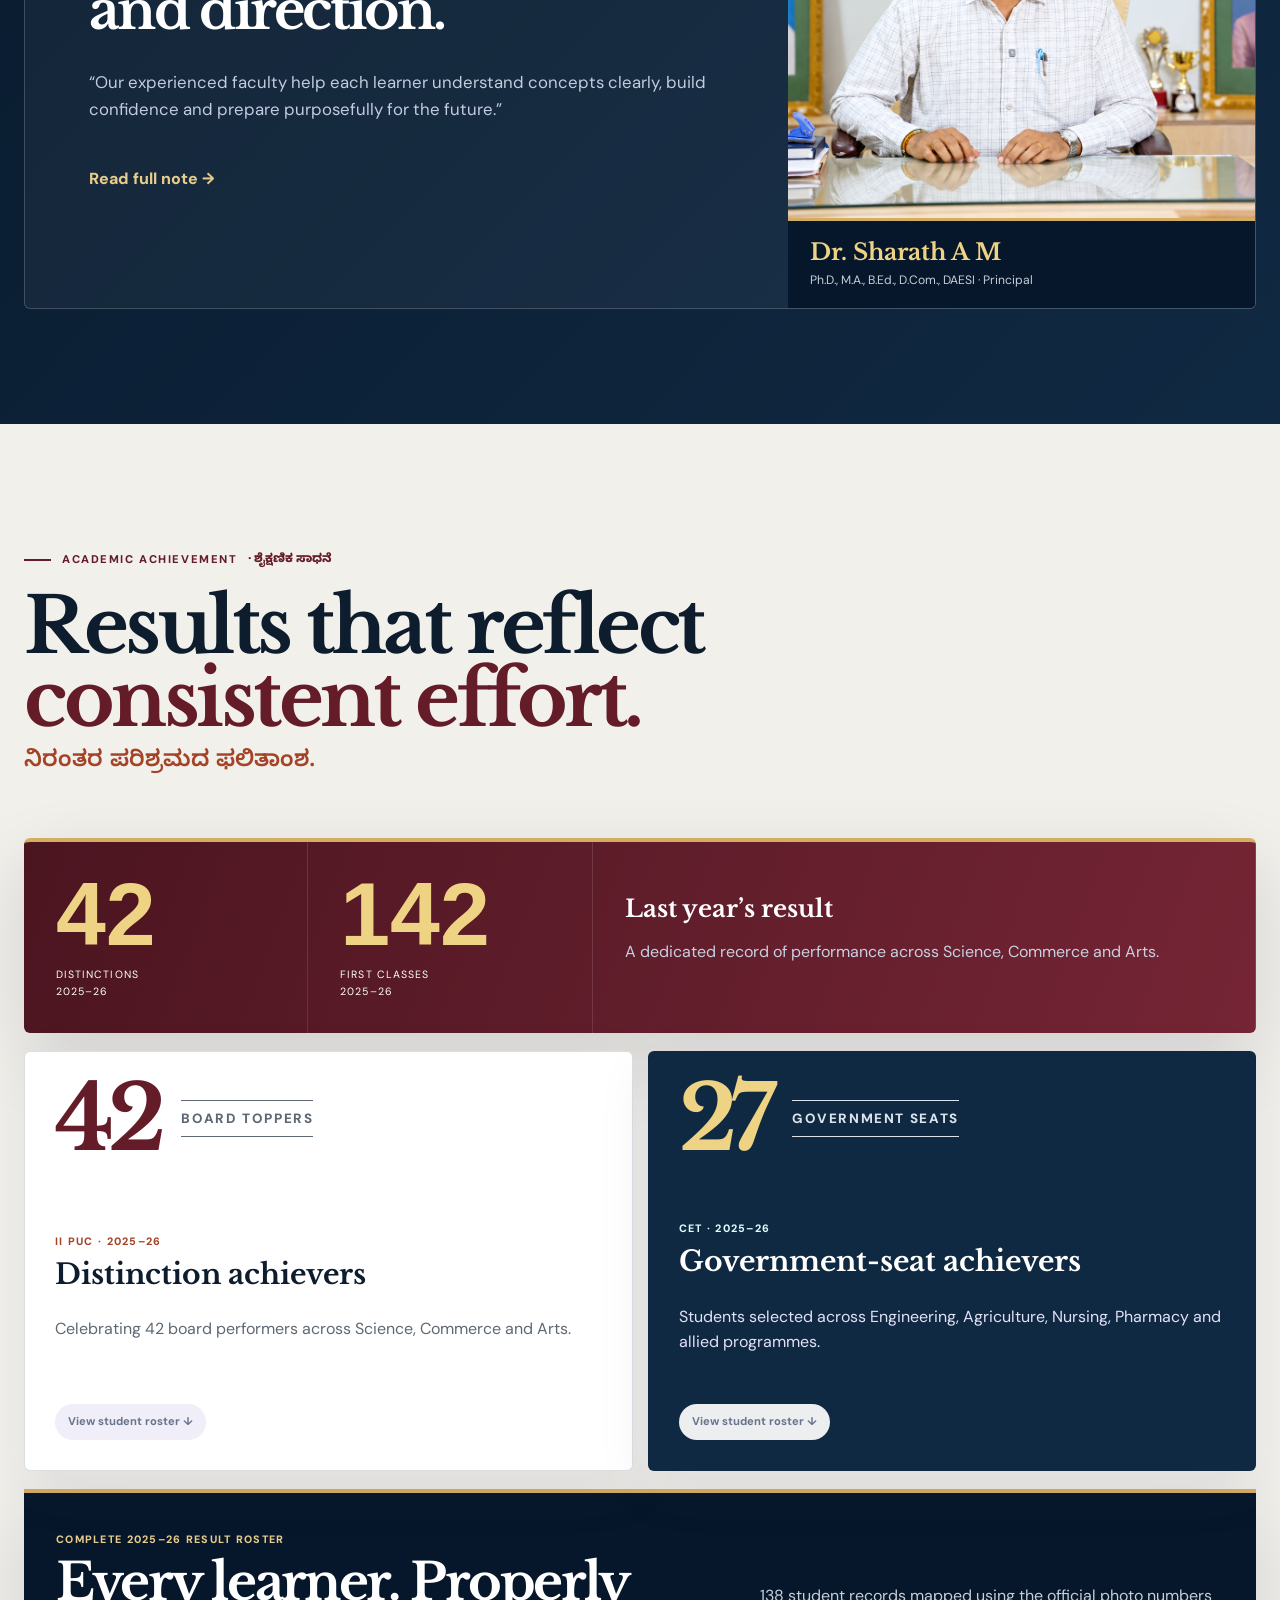
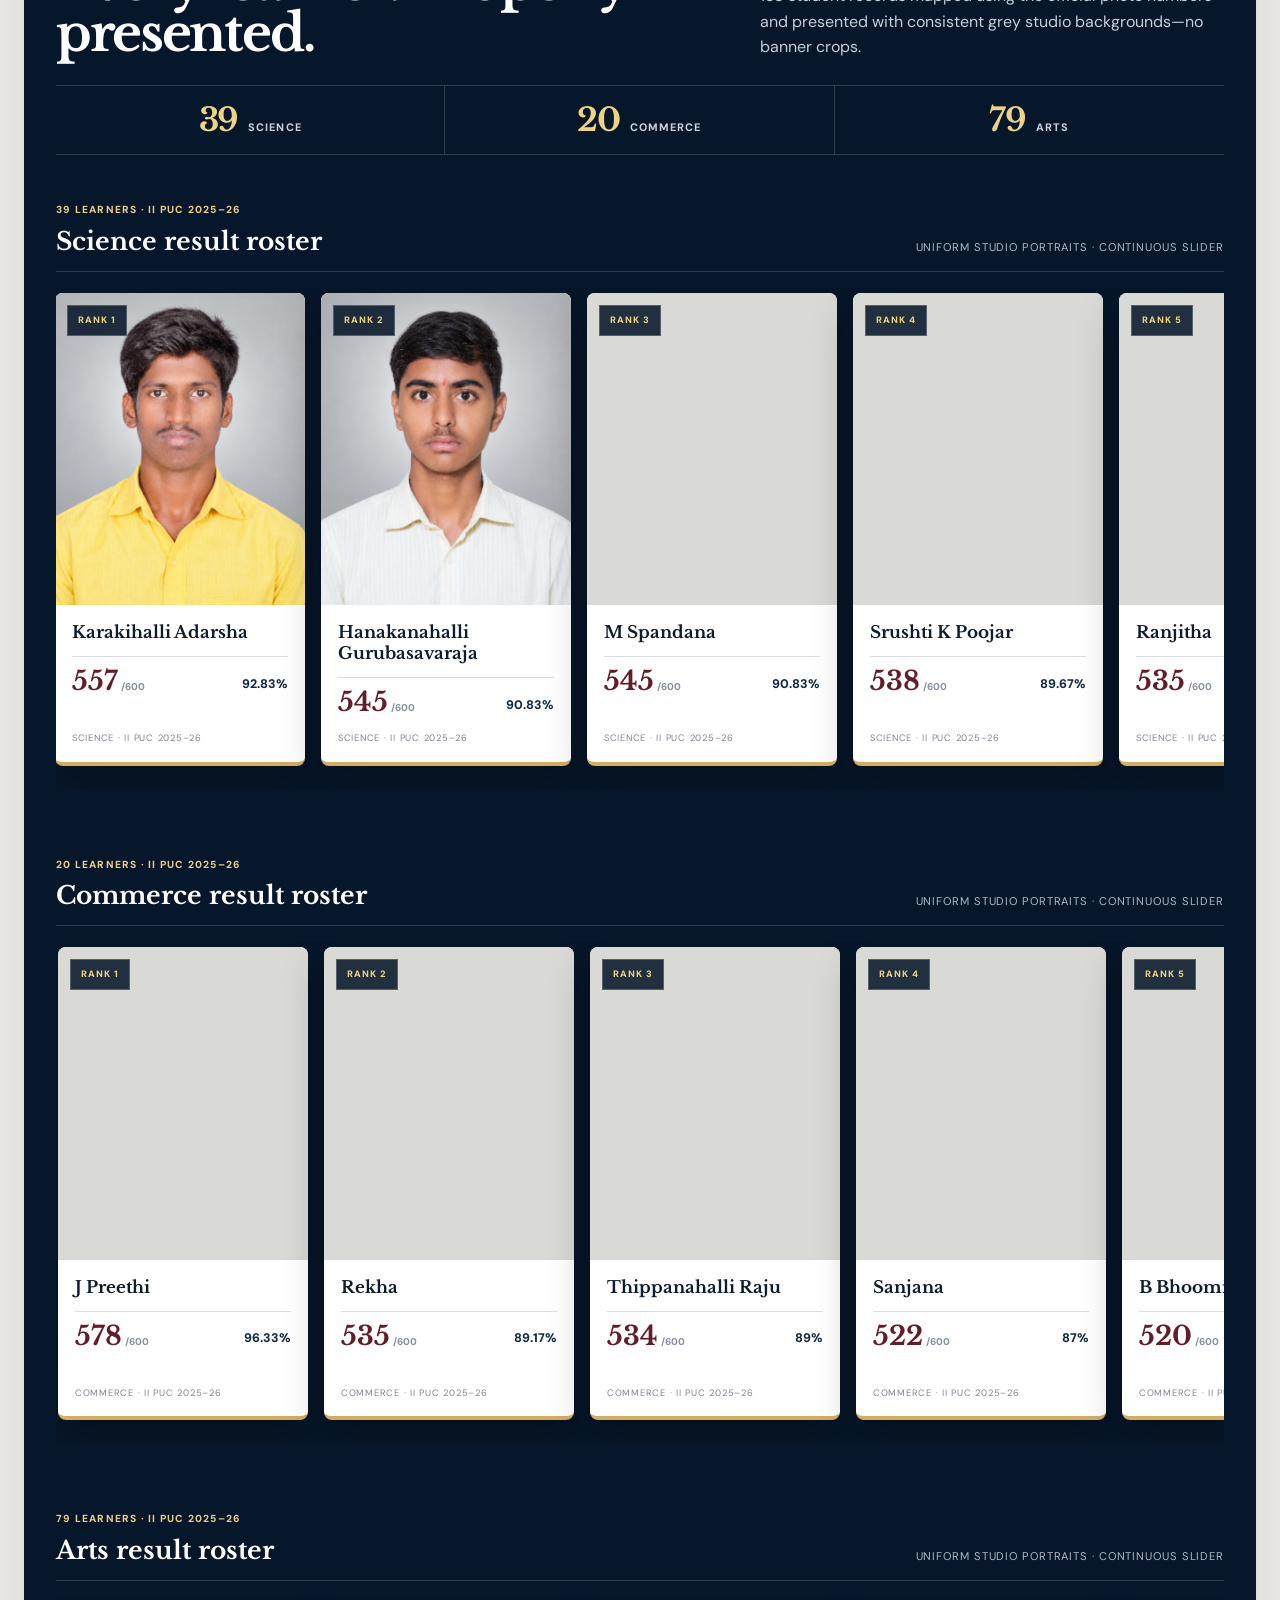
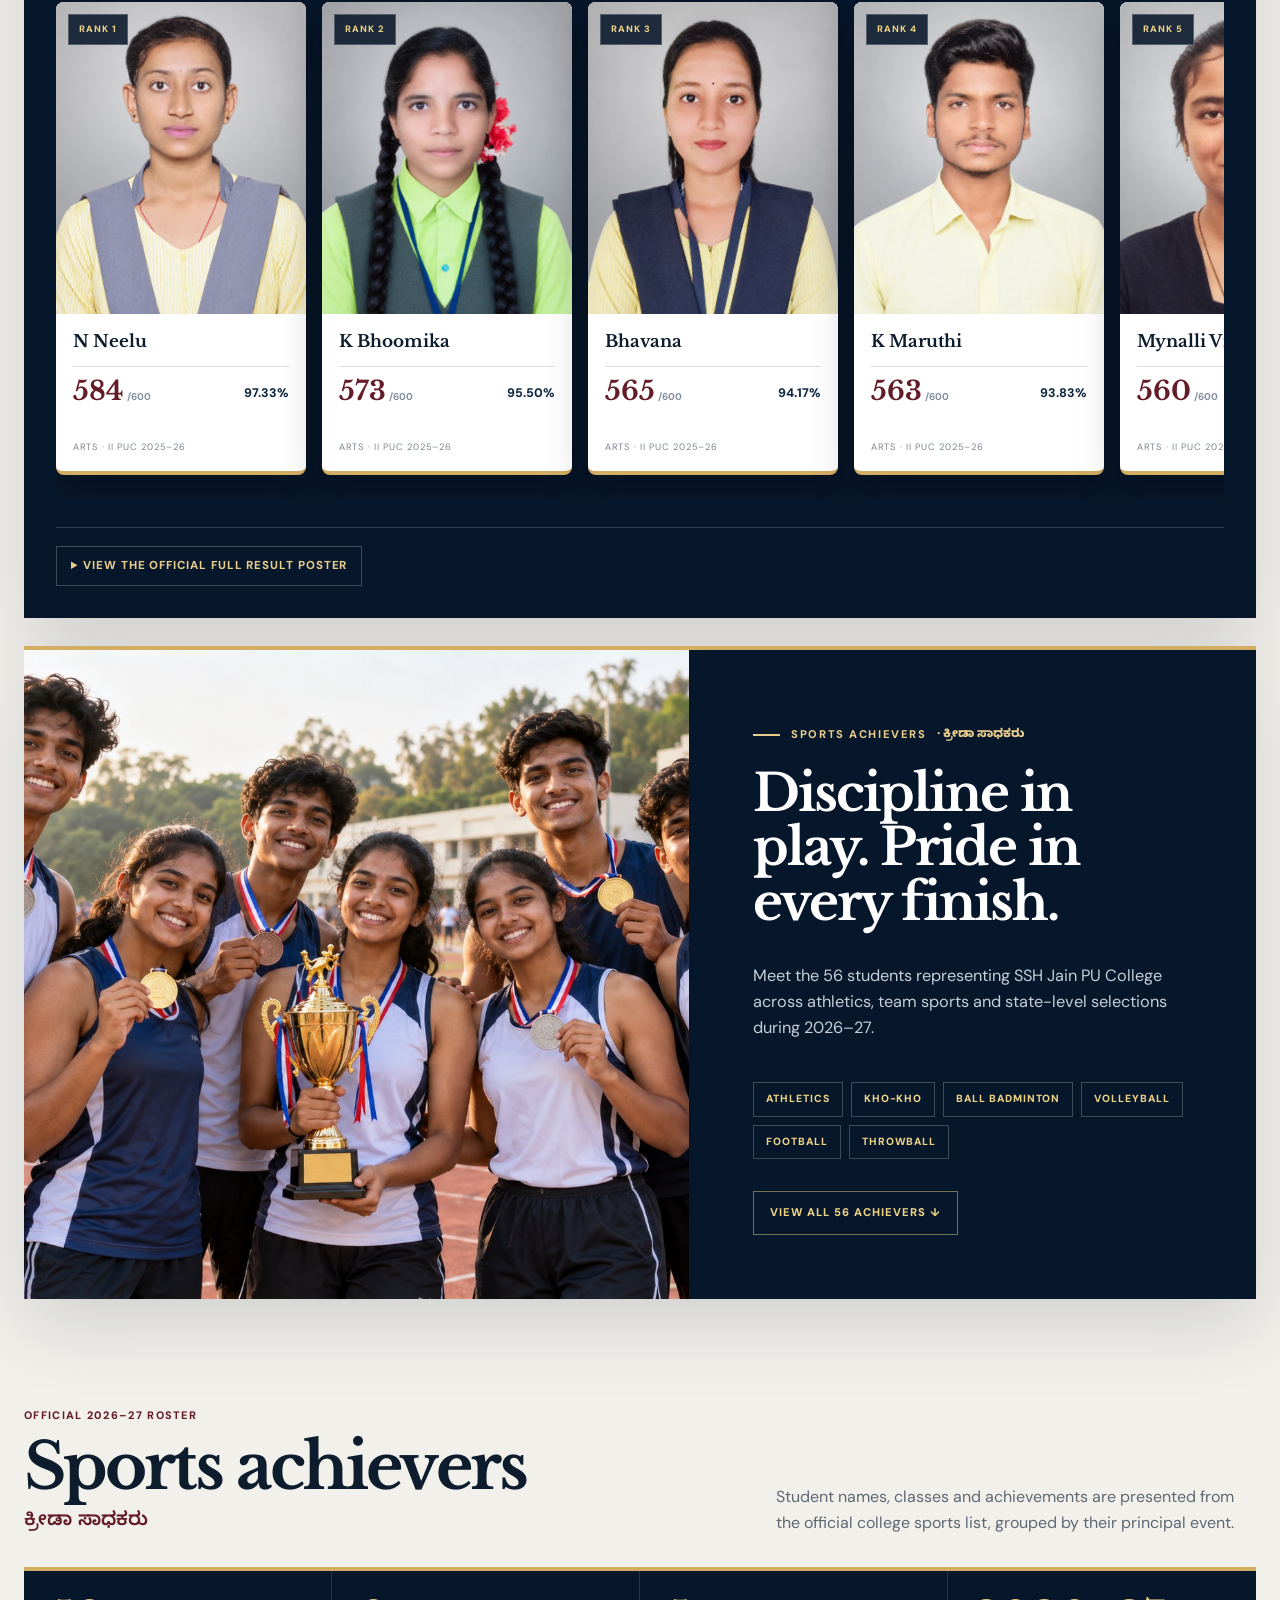
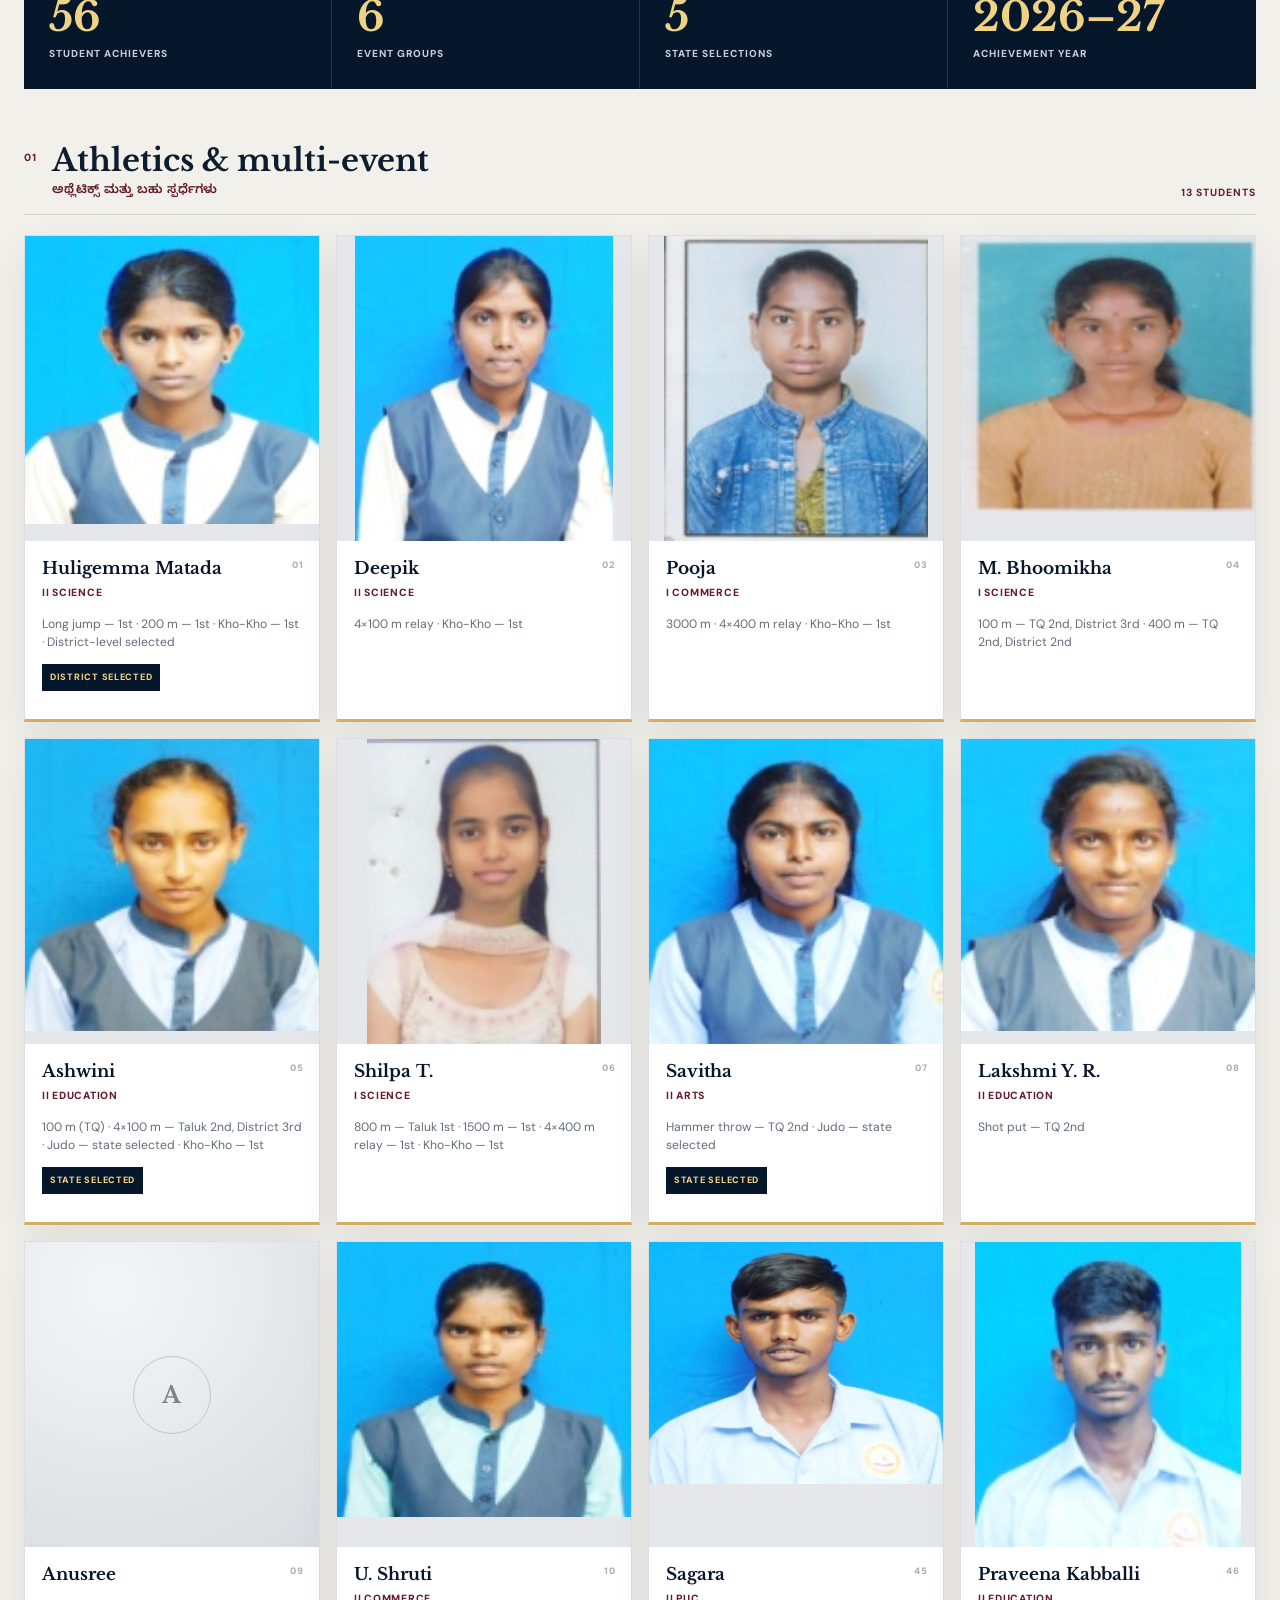
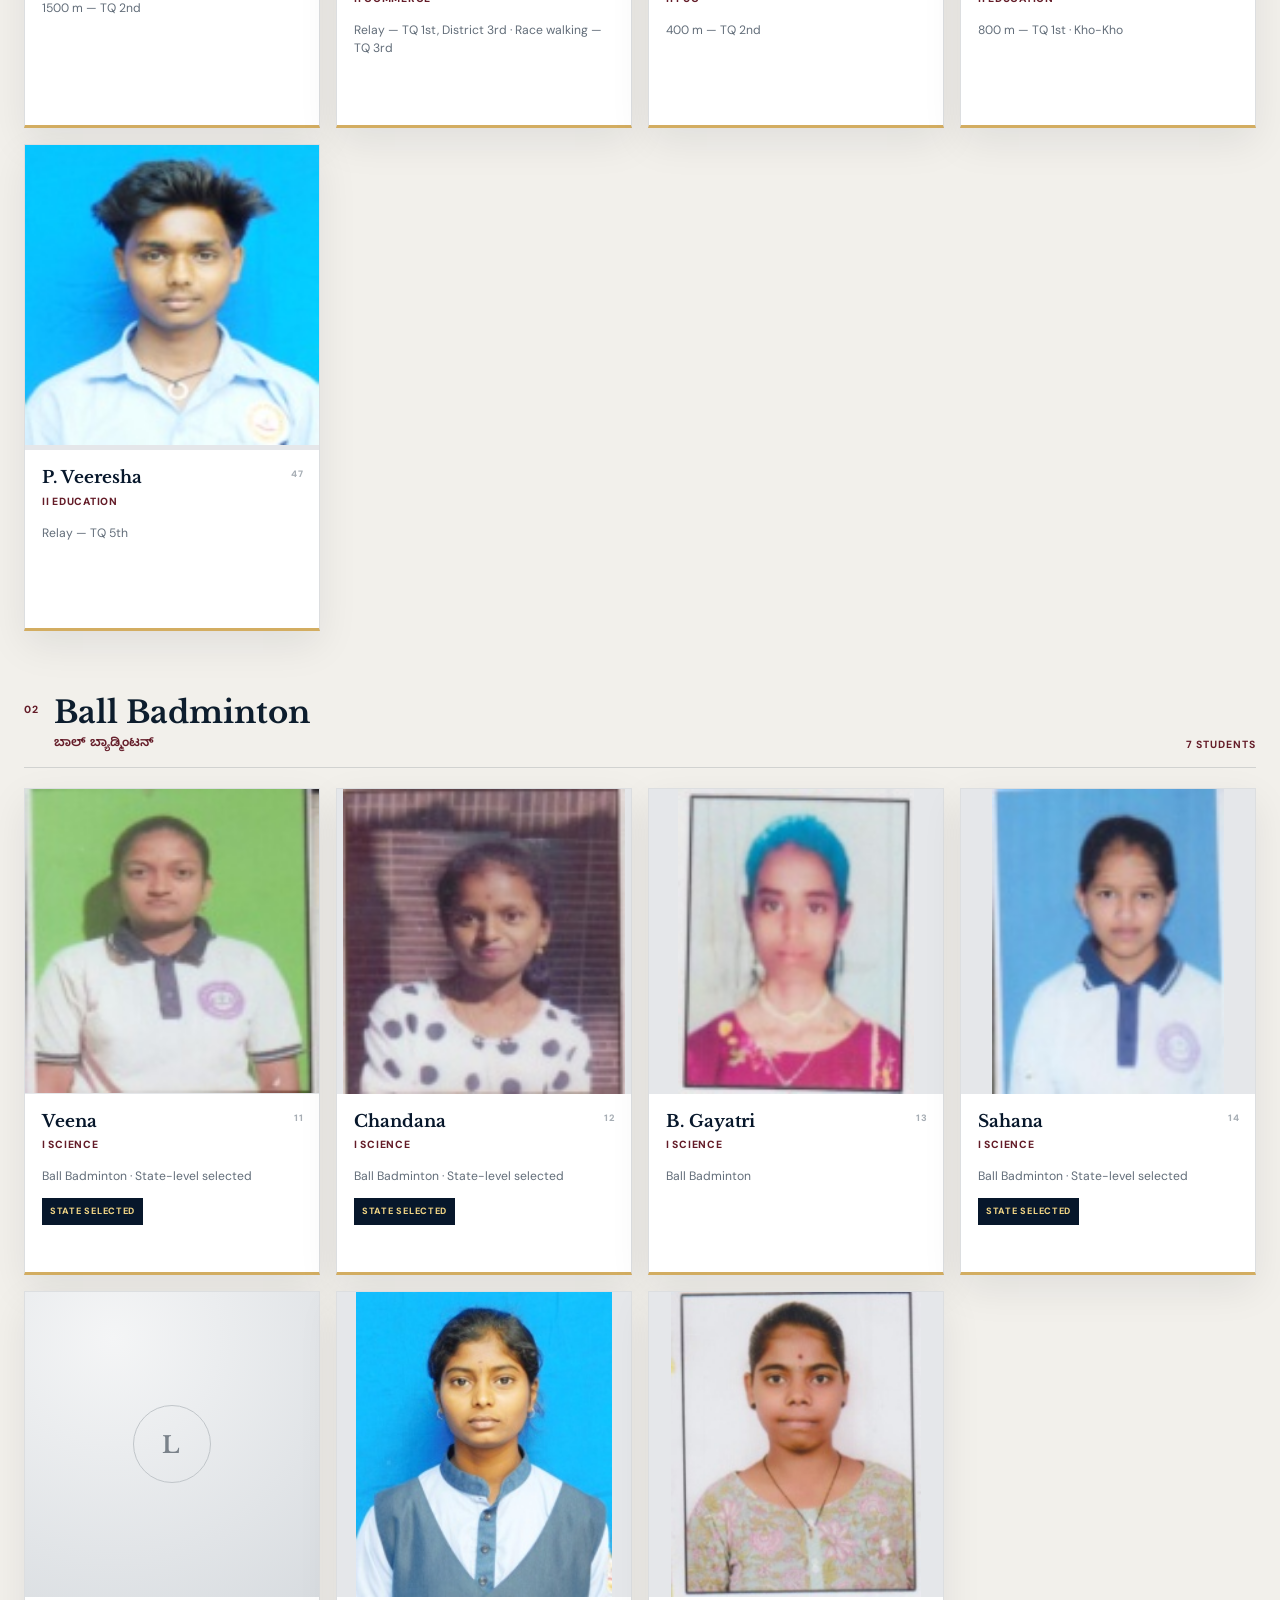
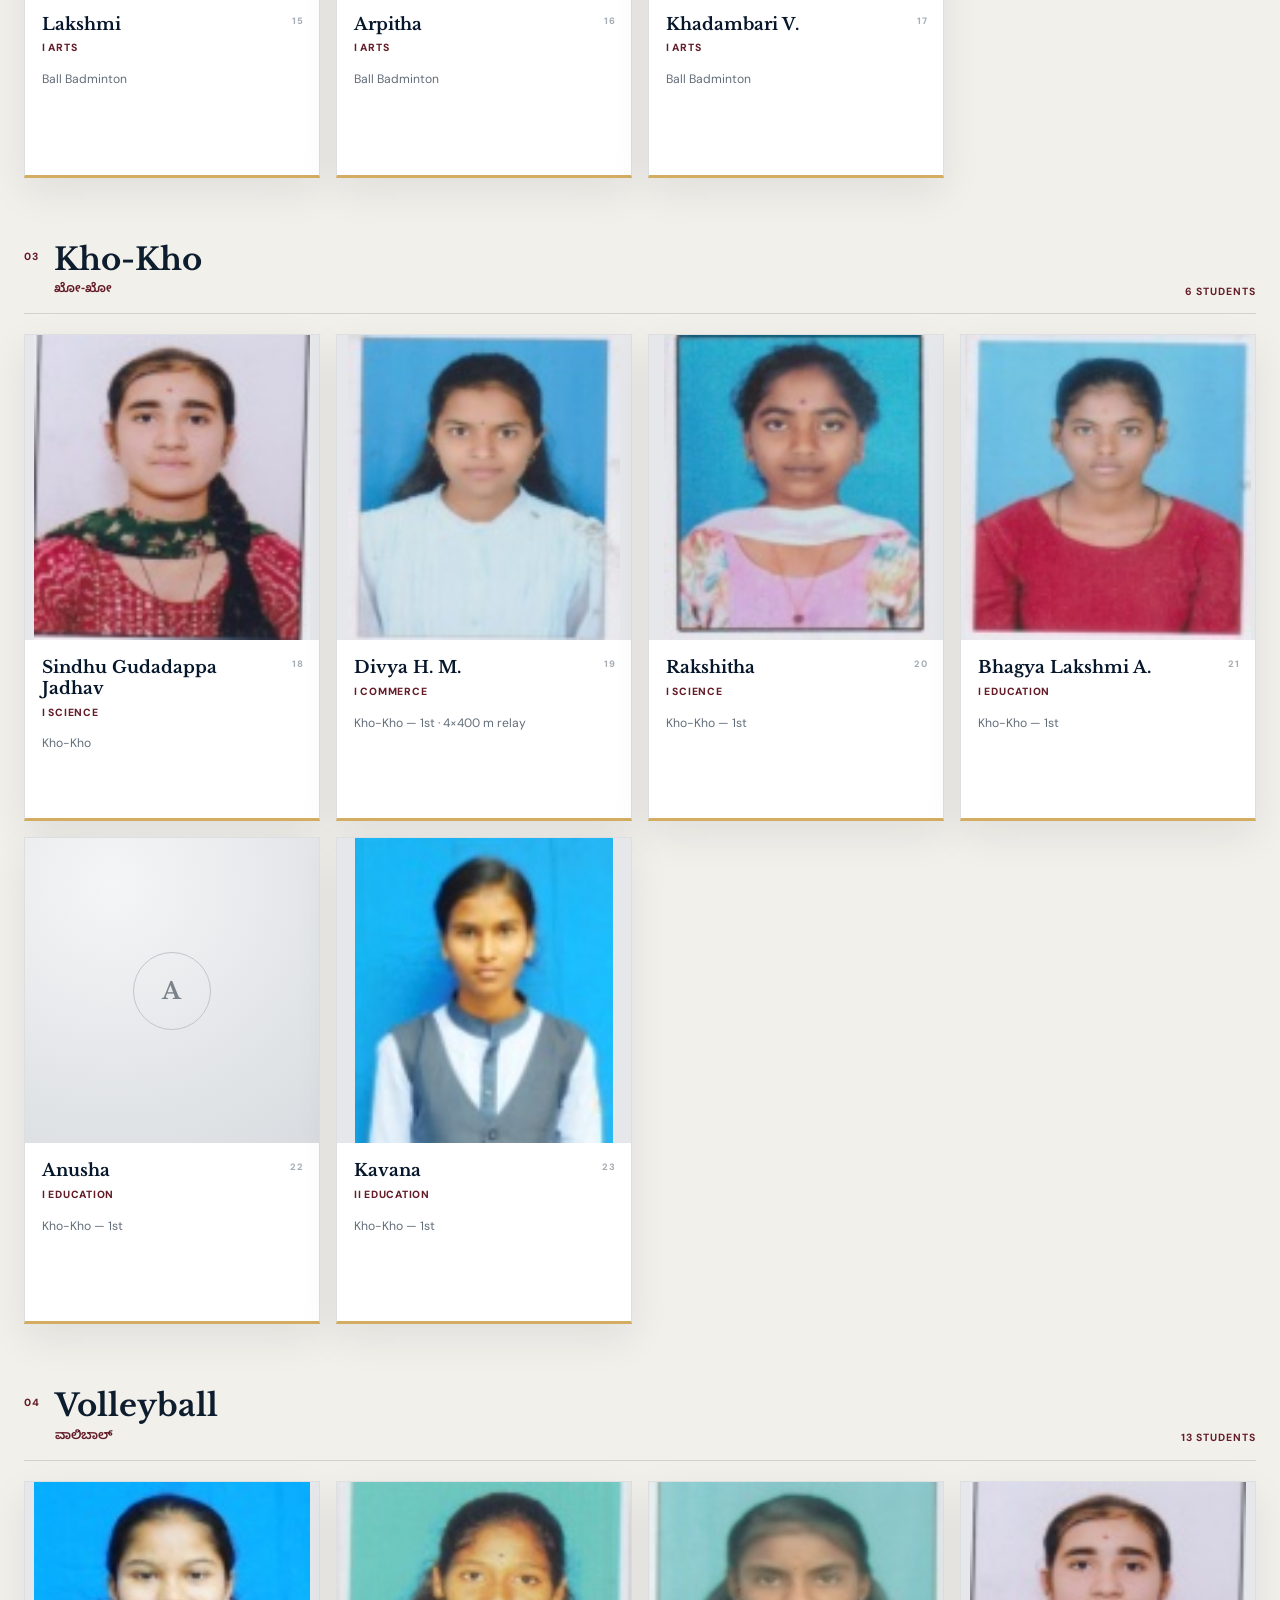
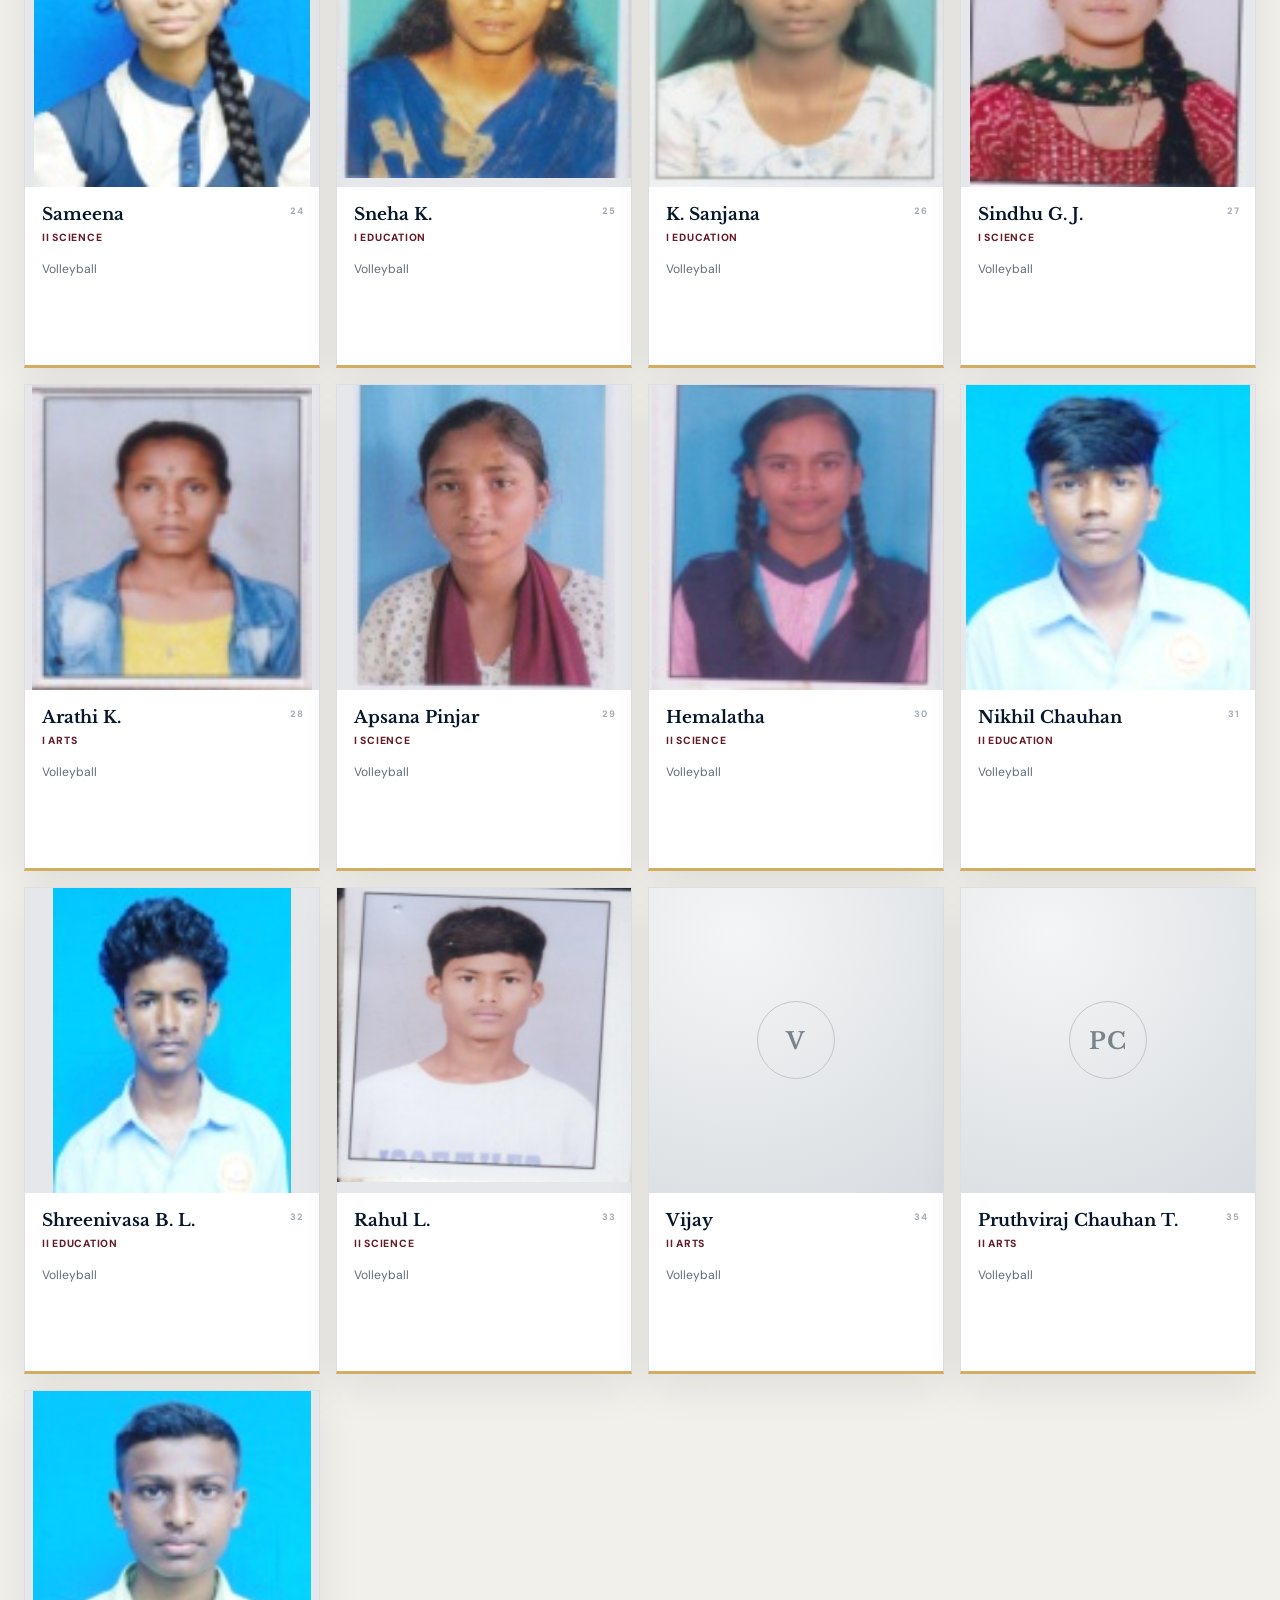
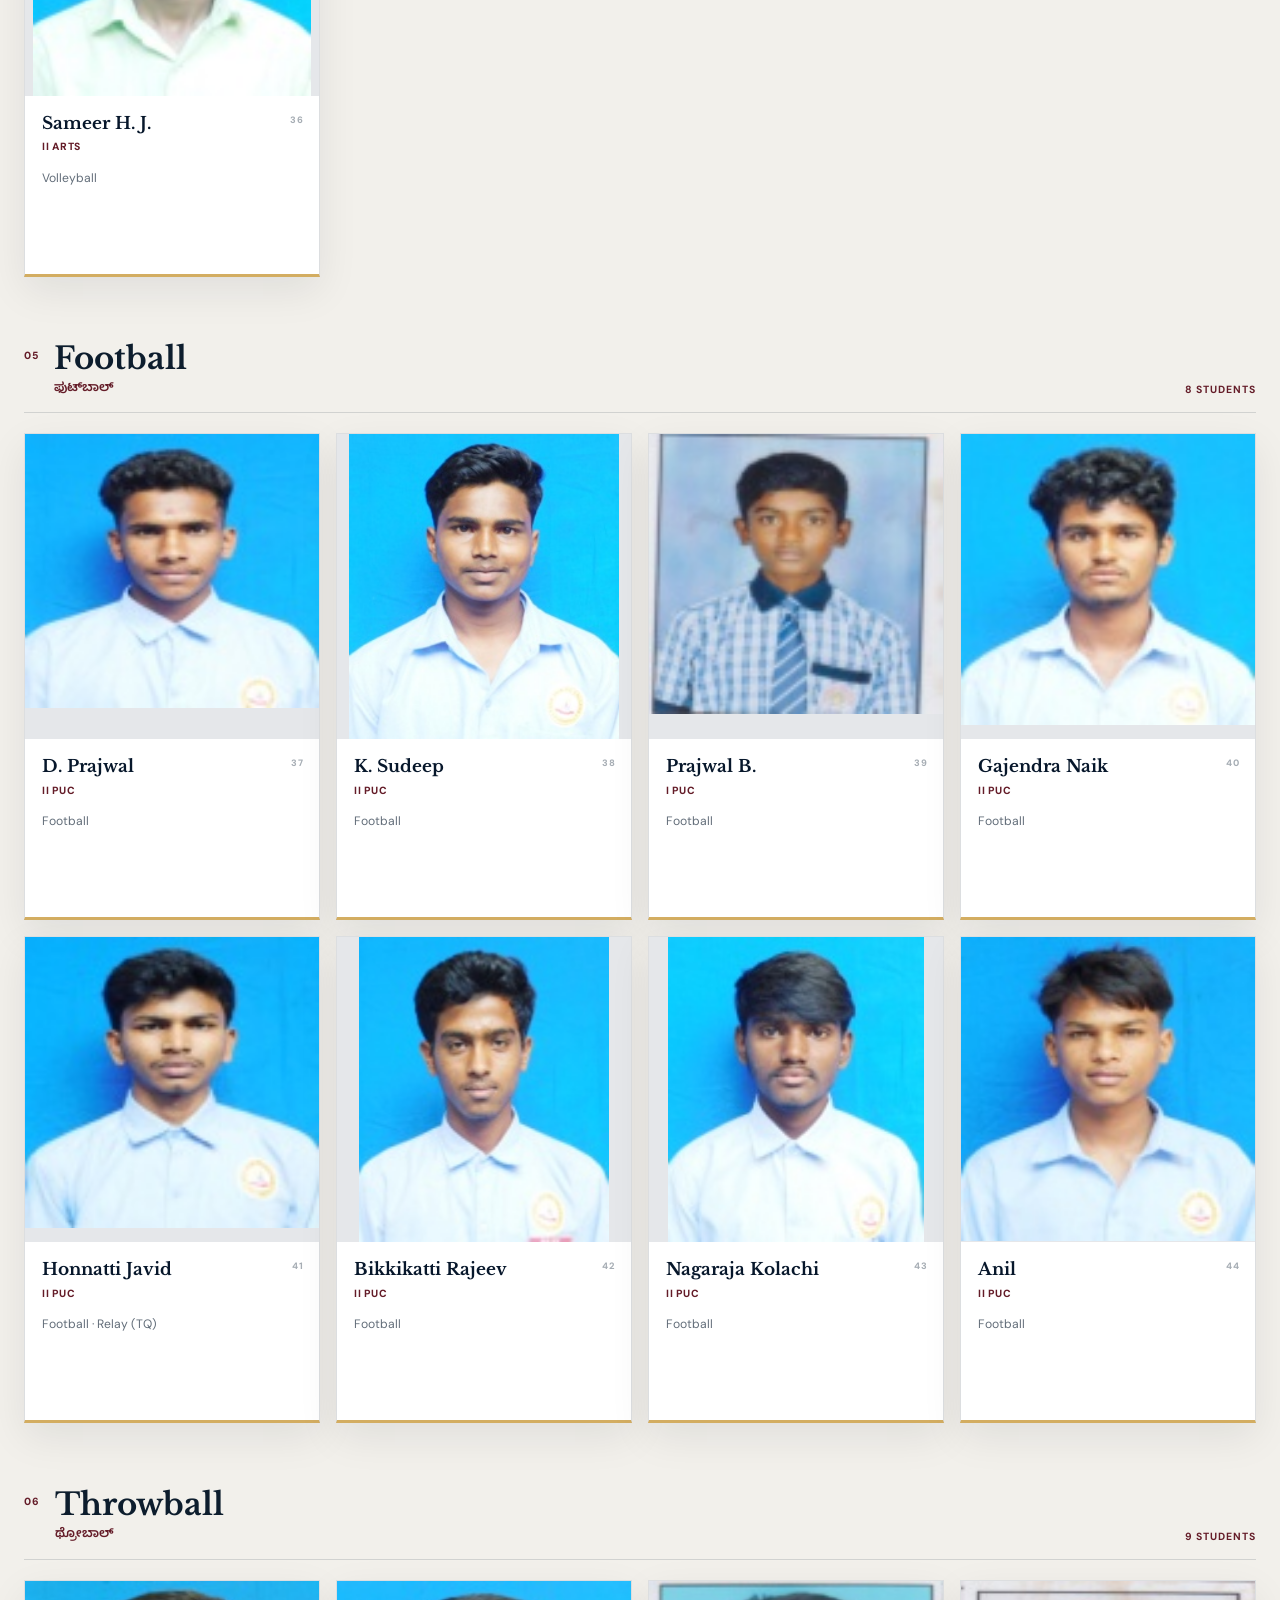
==== commit 9cbe3f05: "Show original sports portraits by default" ====
--- a/index.html
+++ b/index.html
@@ -14,7 +14,7 @@
   <script src="assets/js/faculty-data.js"></script>
   <script src="assets/js/achiever-data.js?v=20261013-uniform-final"></script>
   <script src="assets/js/sports-data.js?v=20261024"></script>
-  <script defer src="assets/js/main.js?v=20261024sports-clean"></script>
+  <script defer src="assets/js/main.js?v=20261025sports-original"></script>
 </head>
 <body>
   <a class="skip-link" href="#main">Skip to content</a>
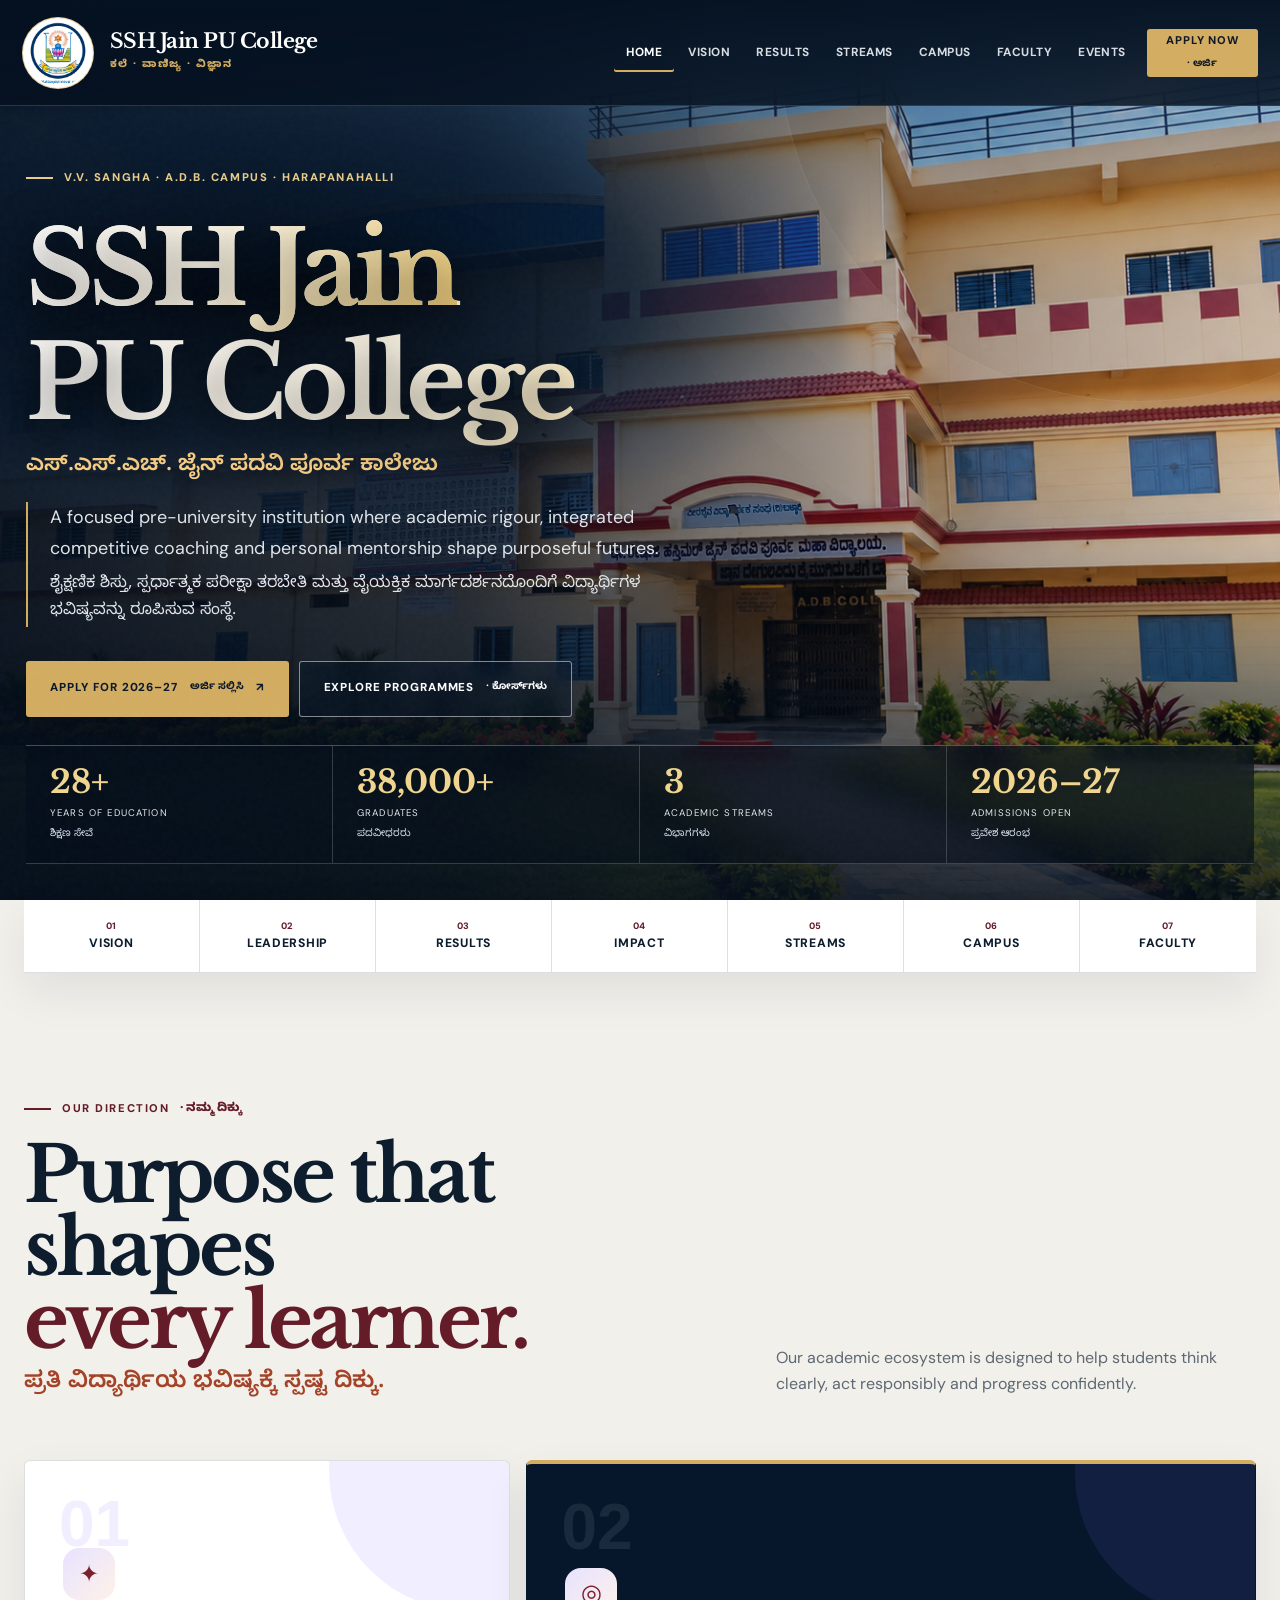
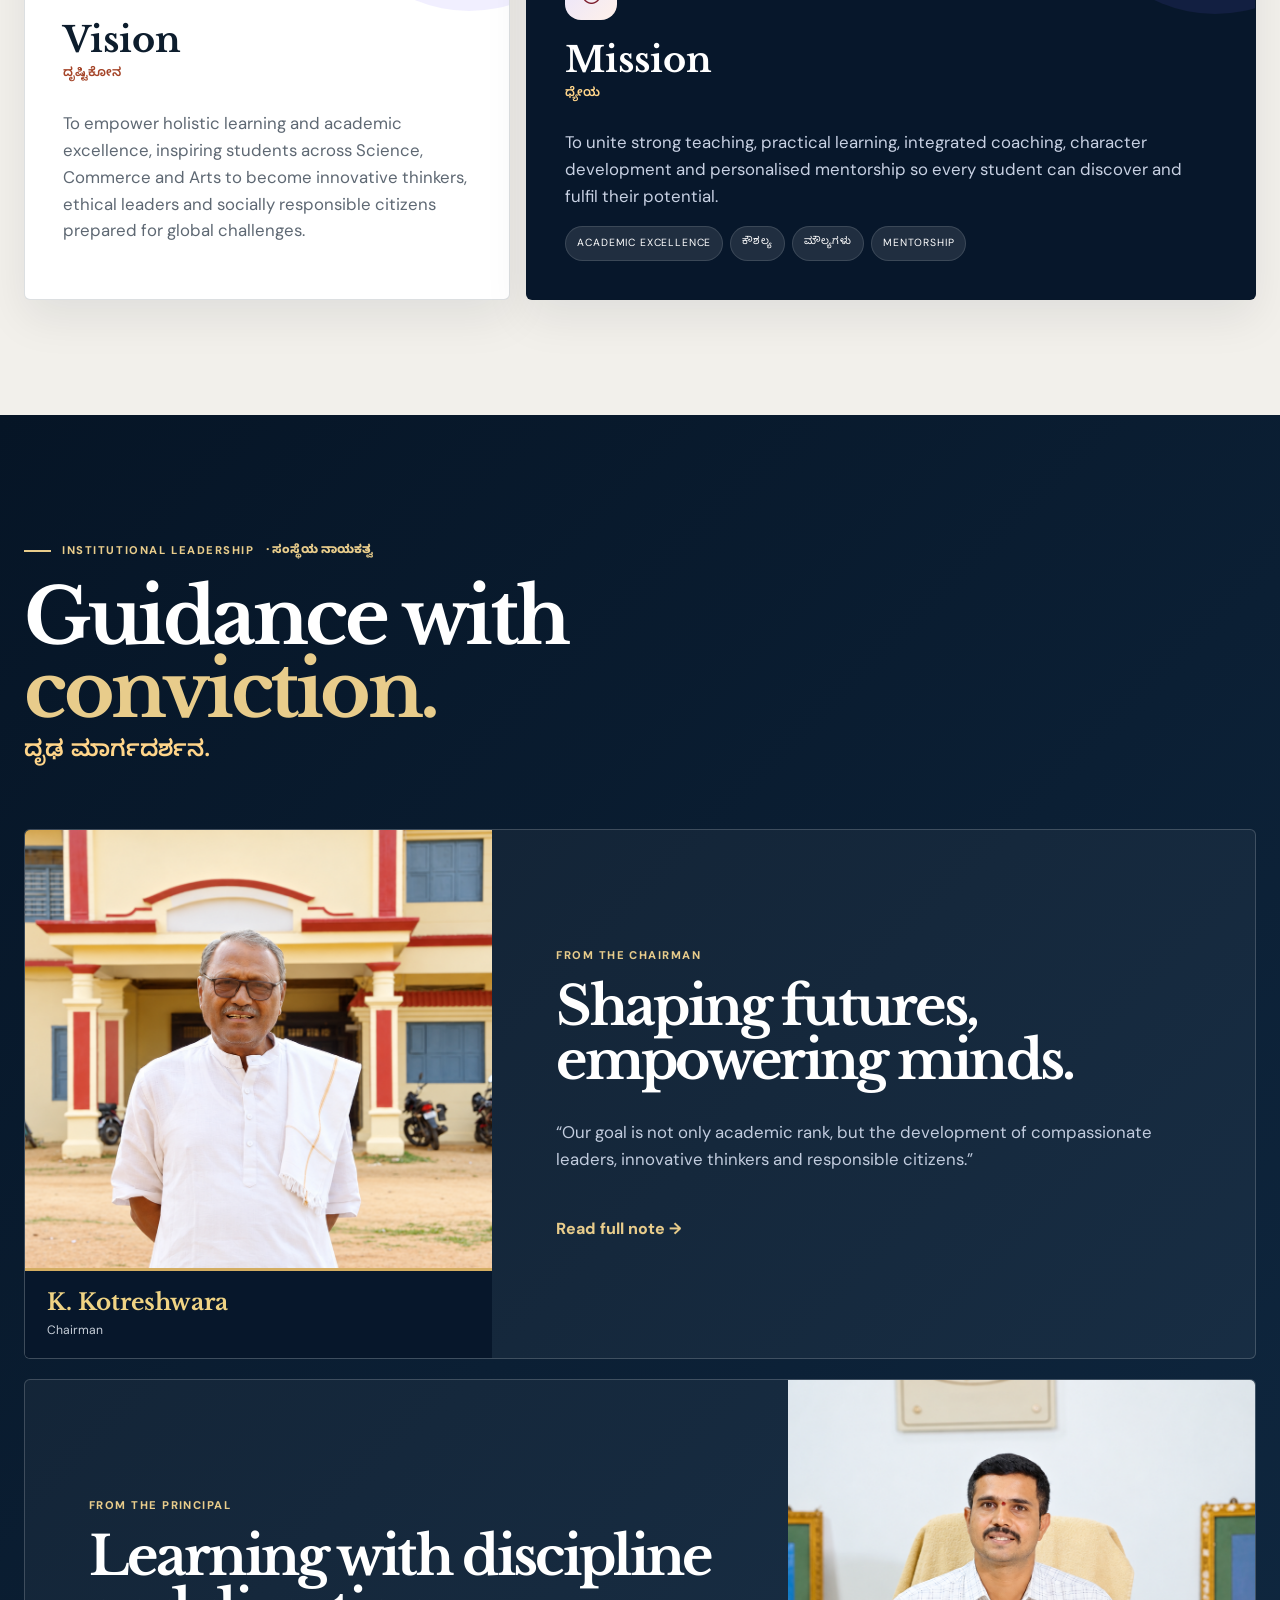
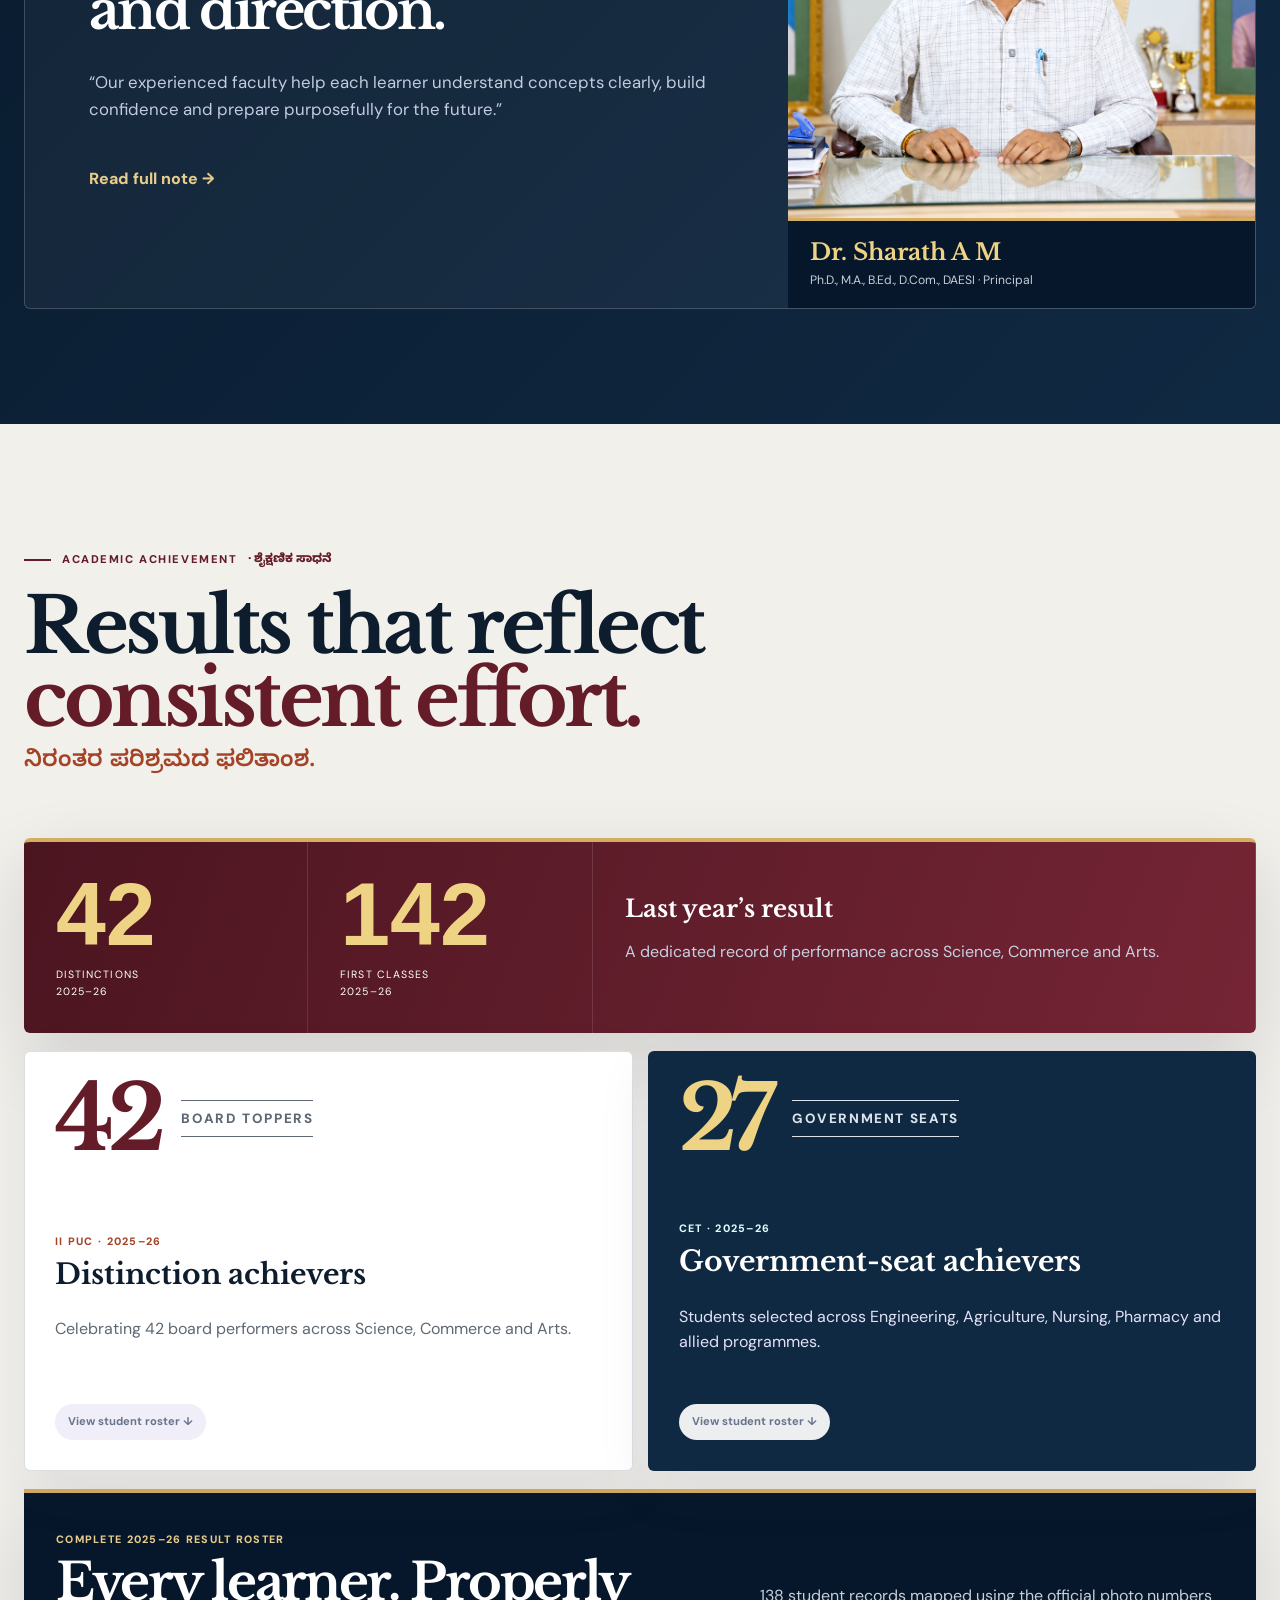
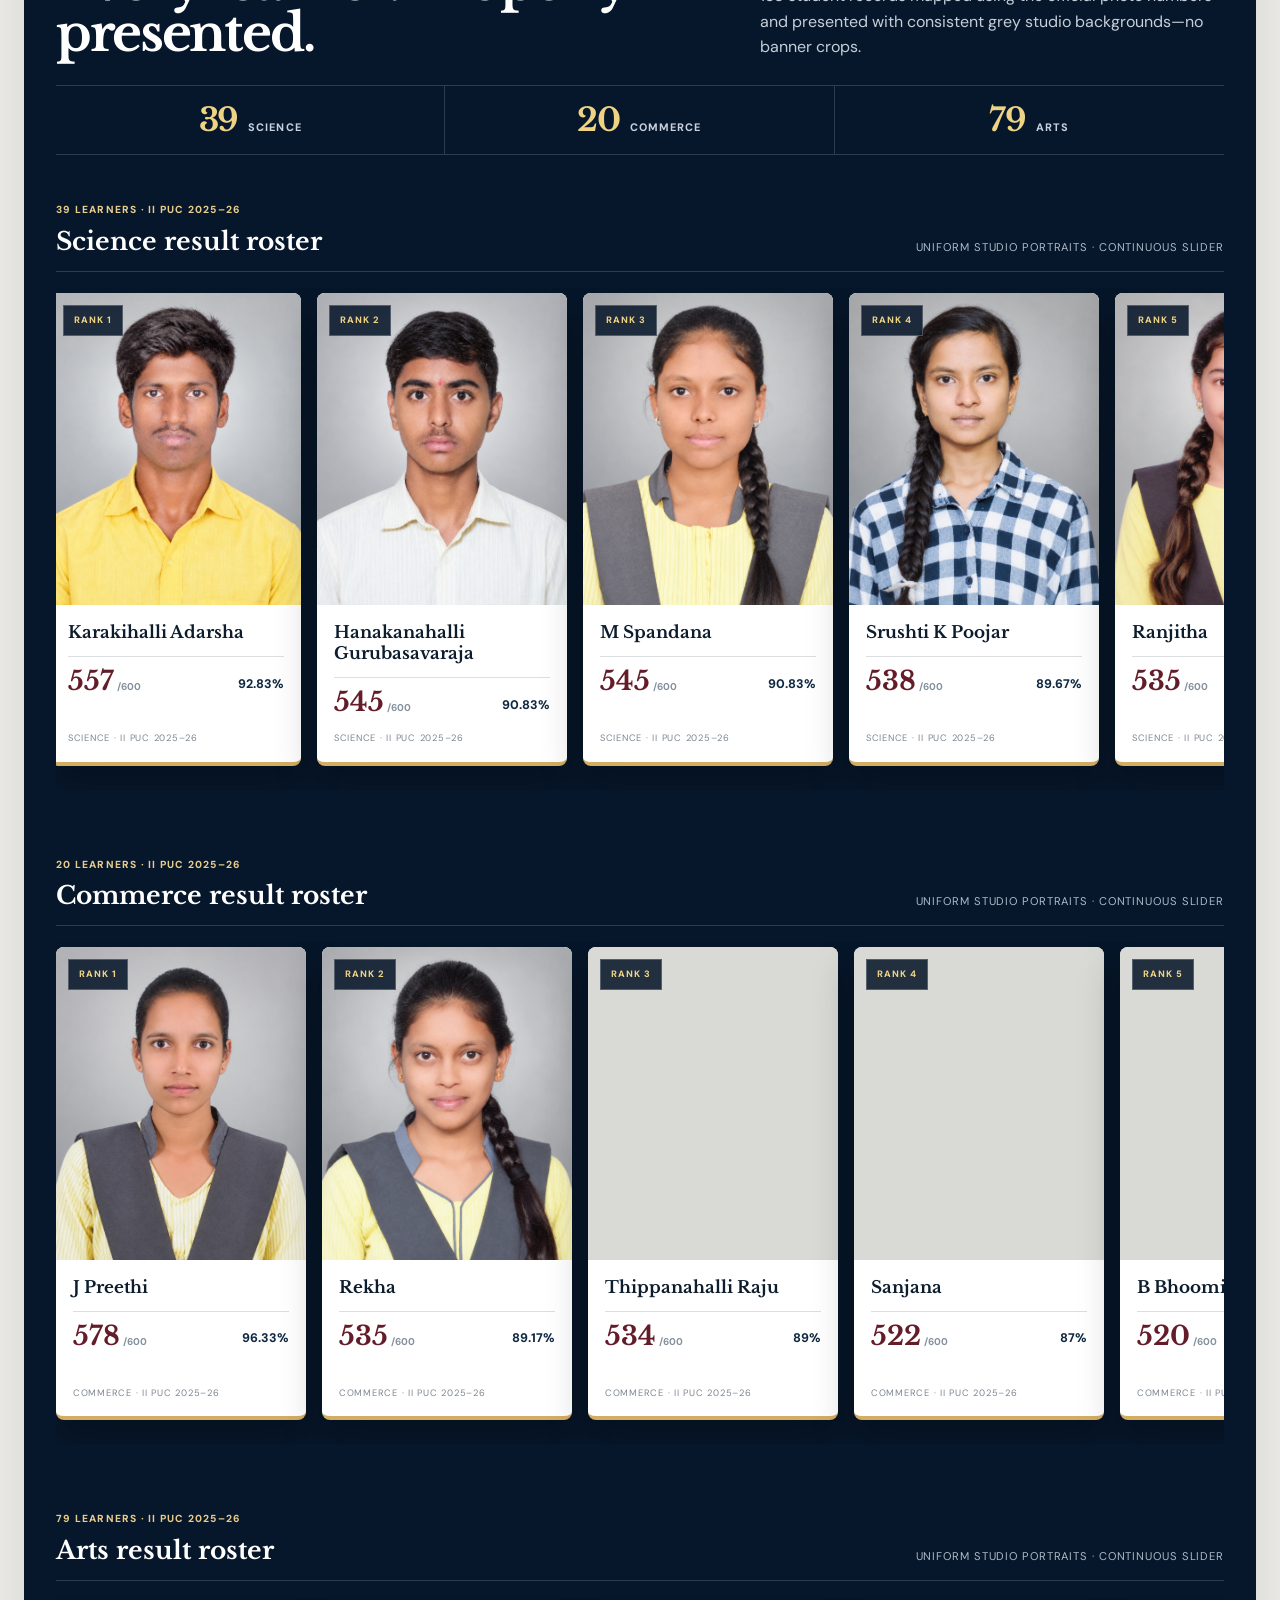
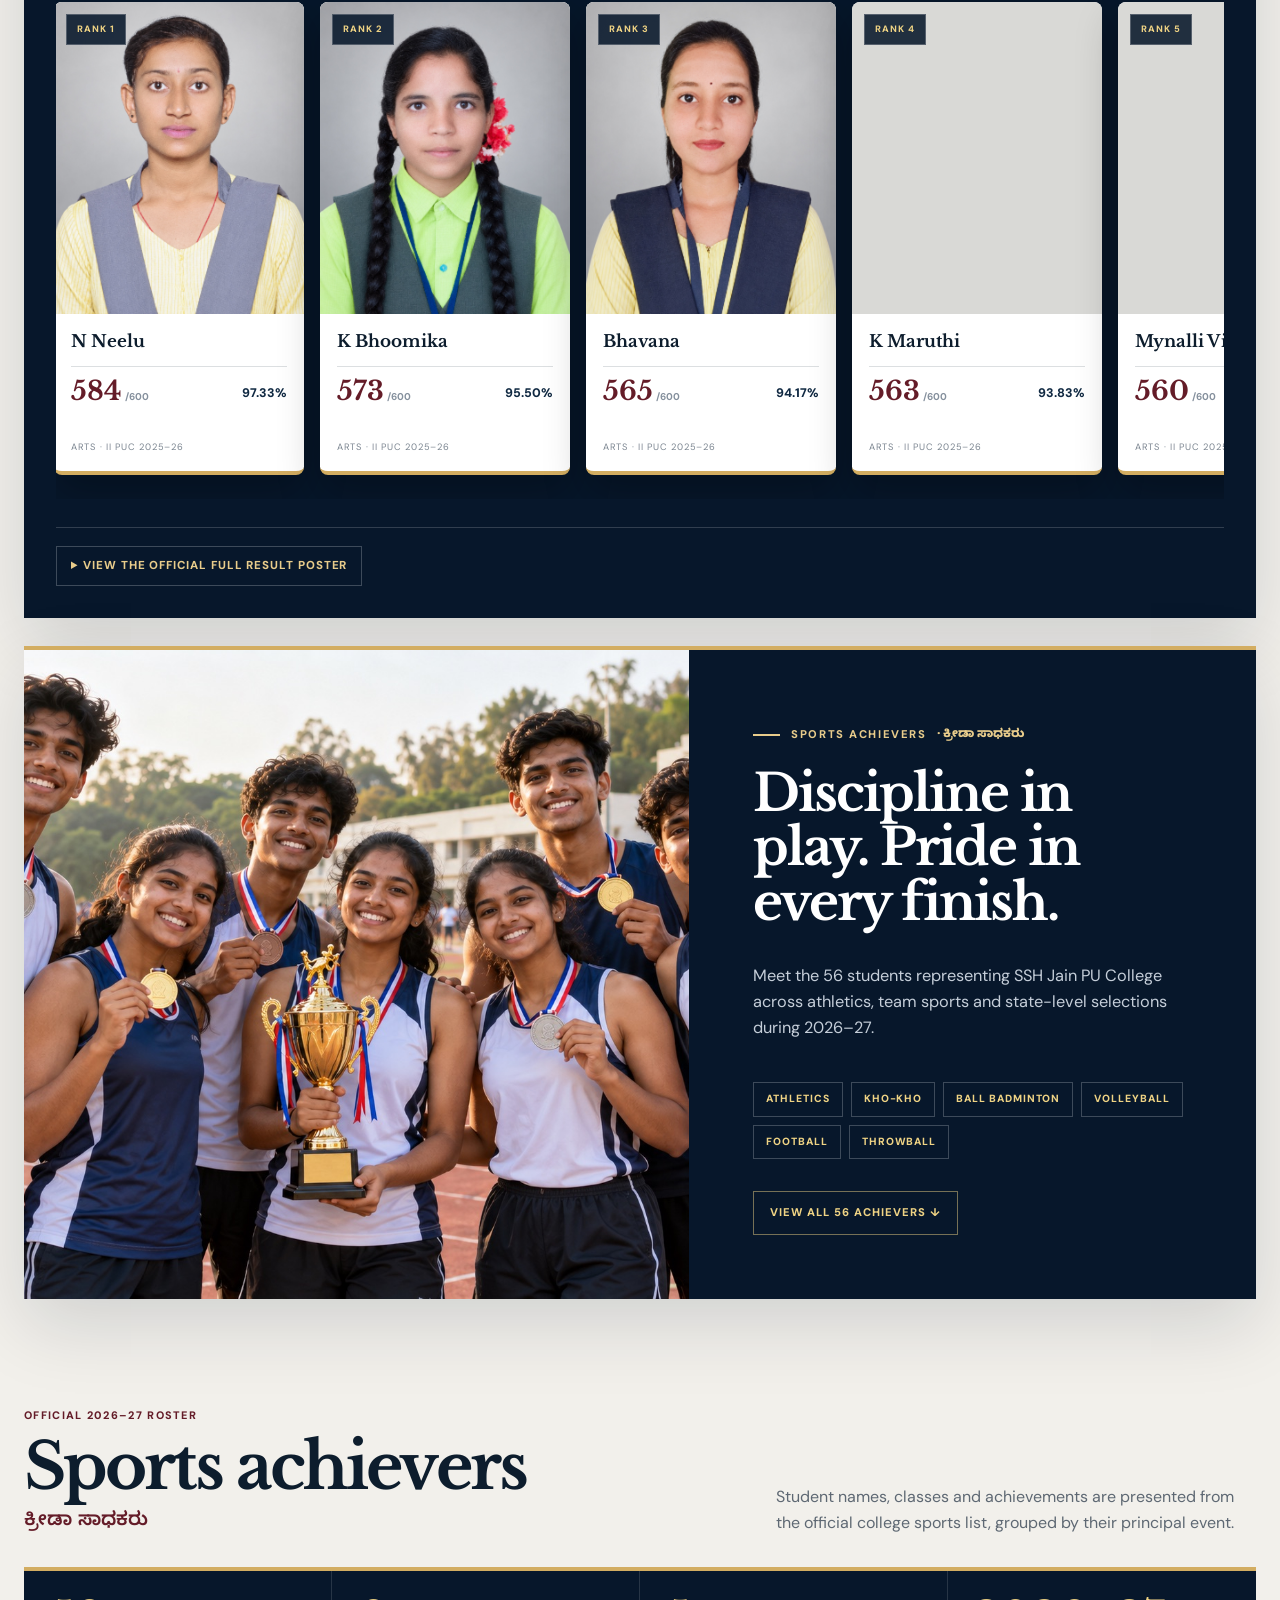
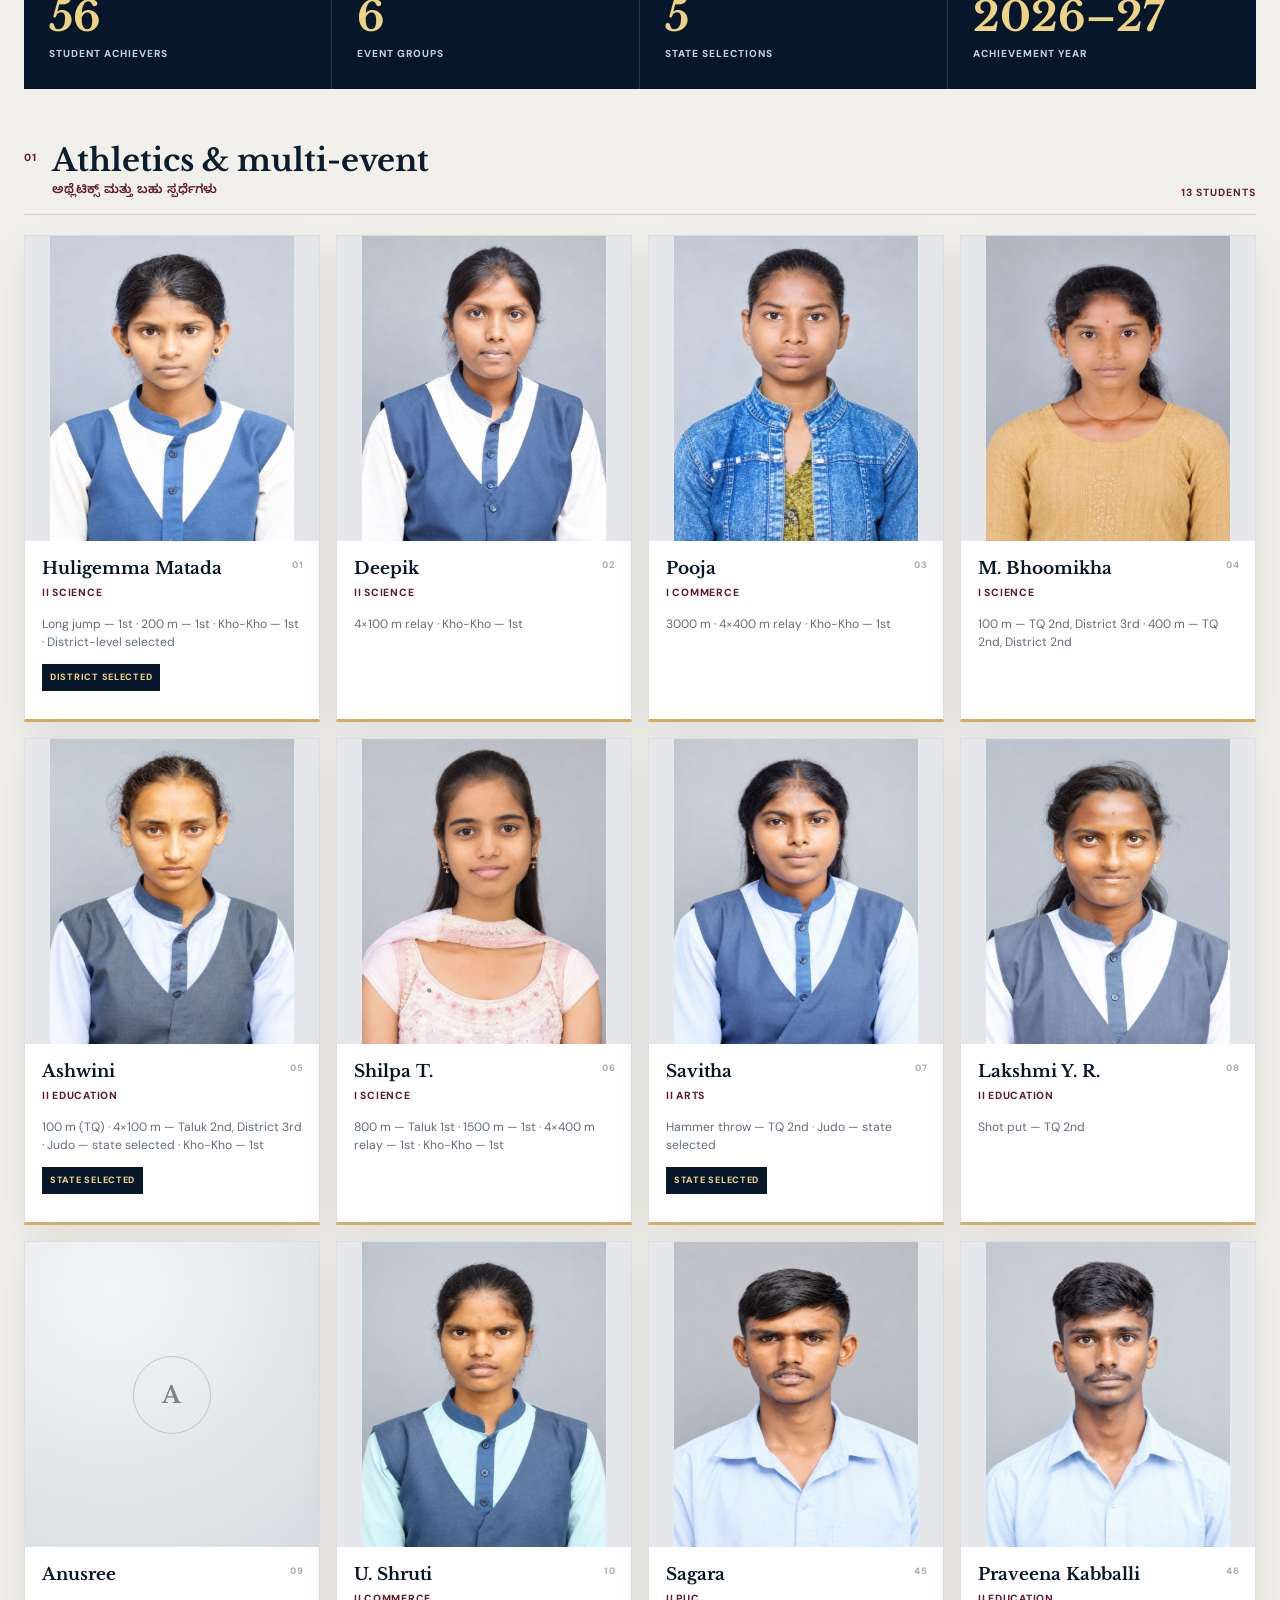
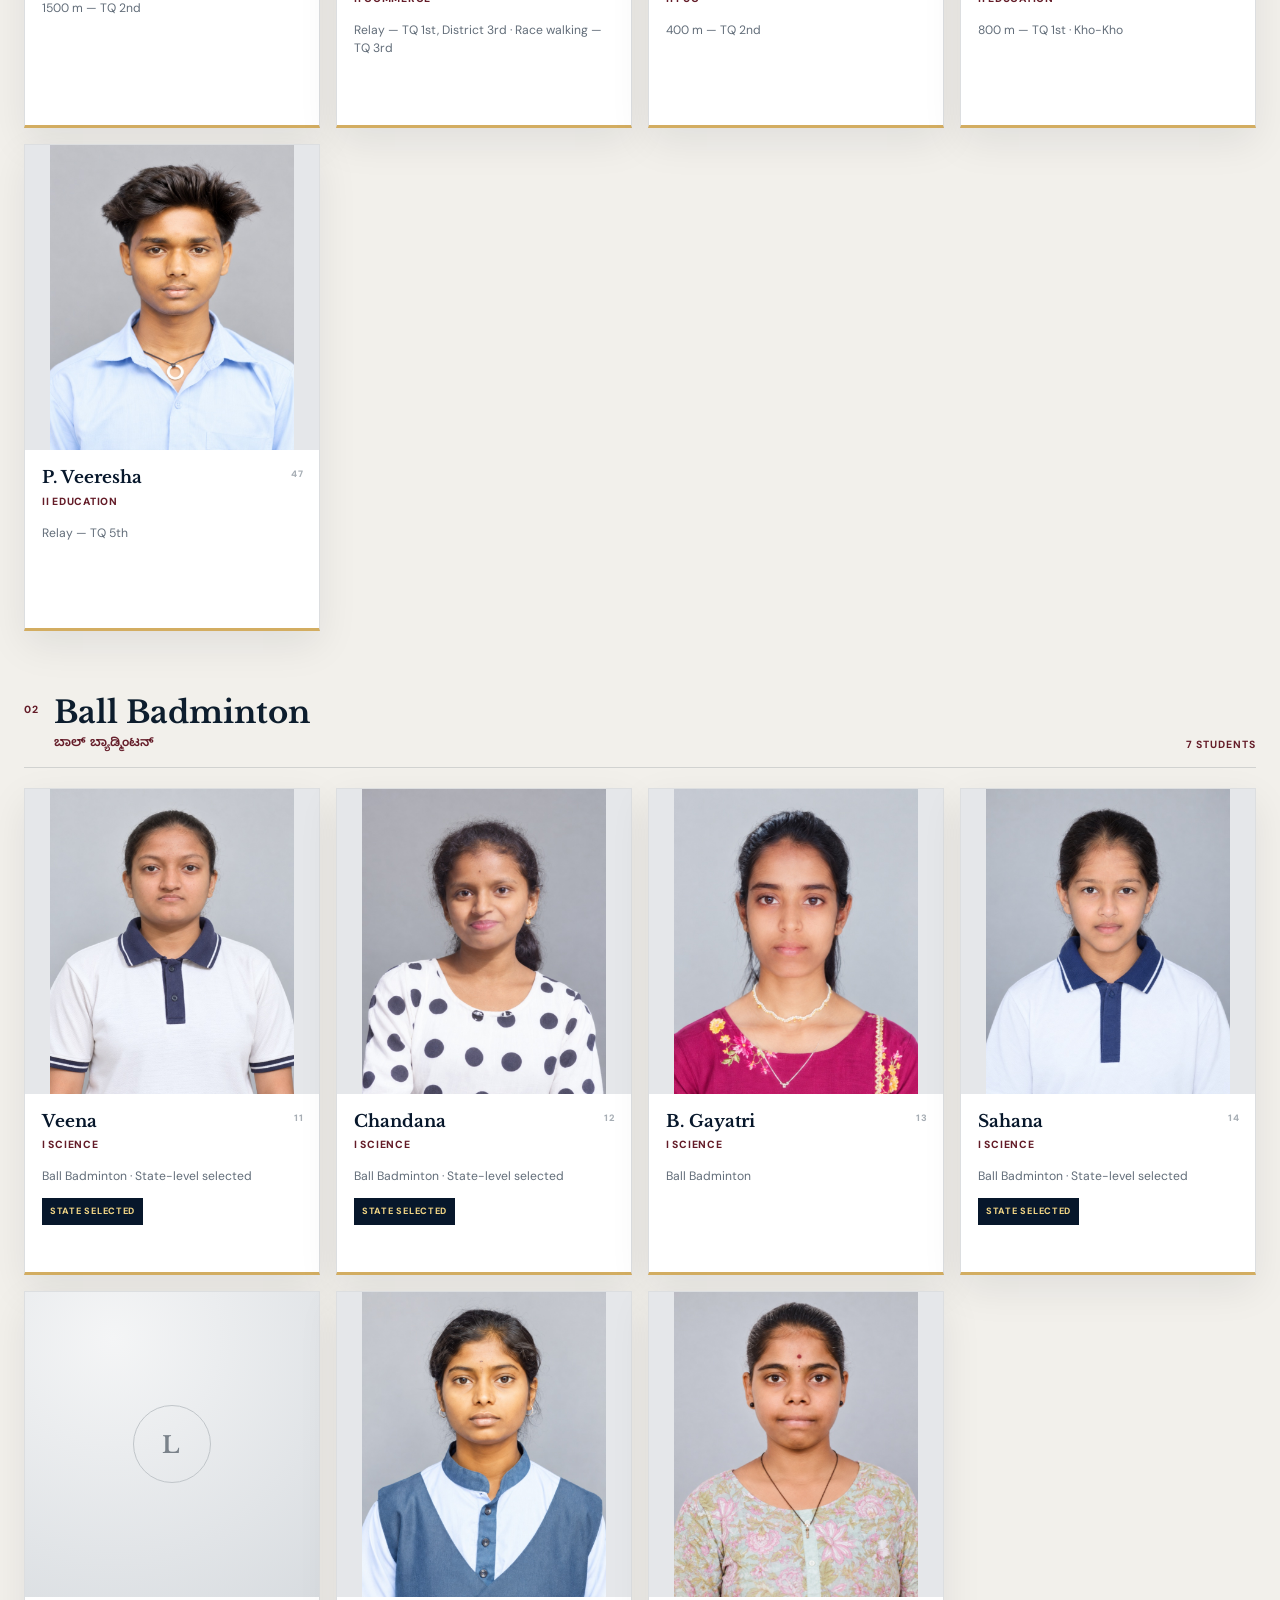
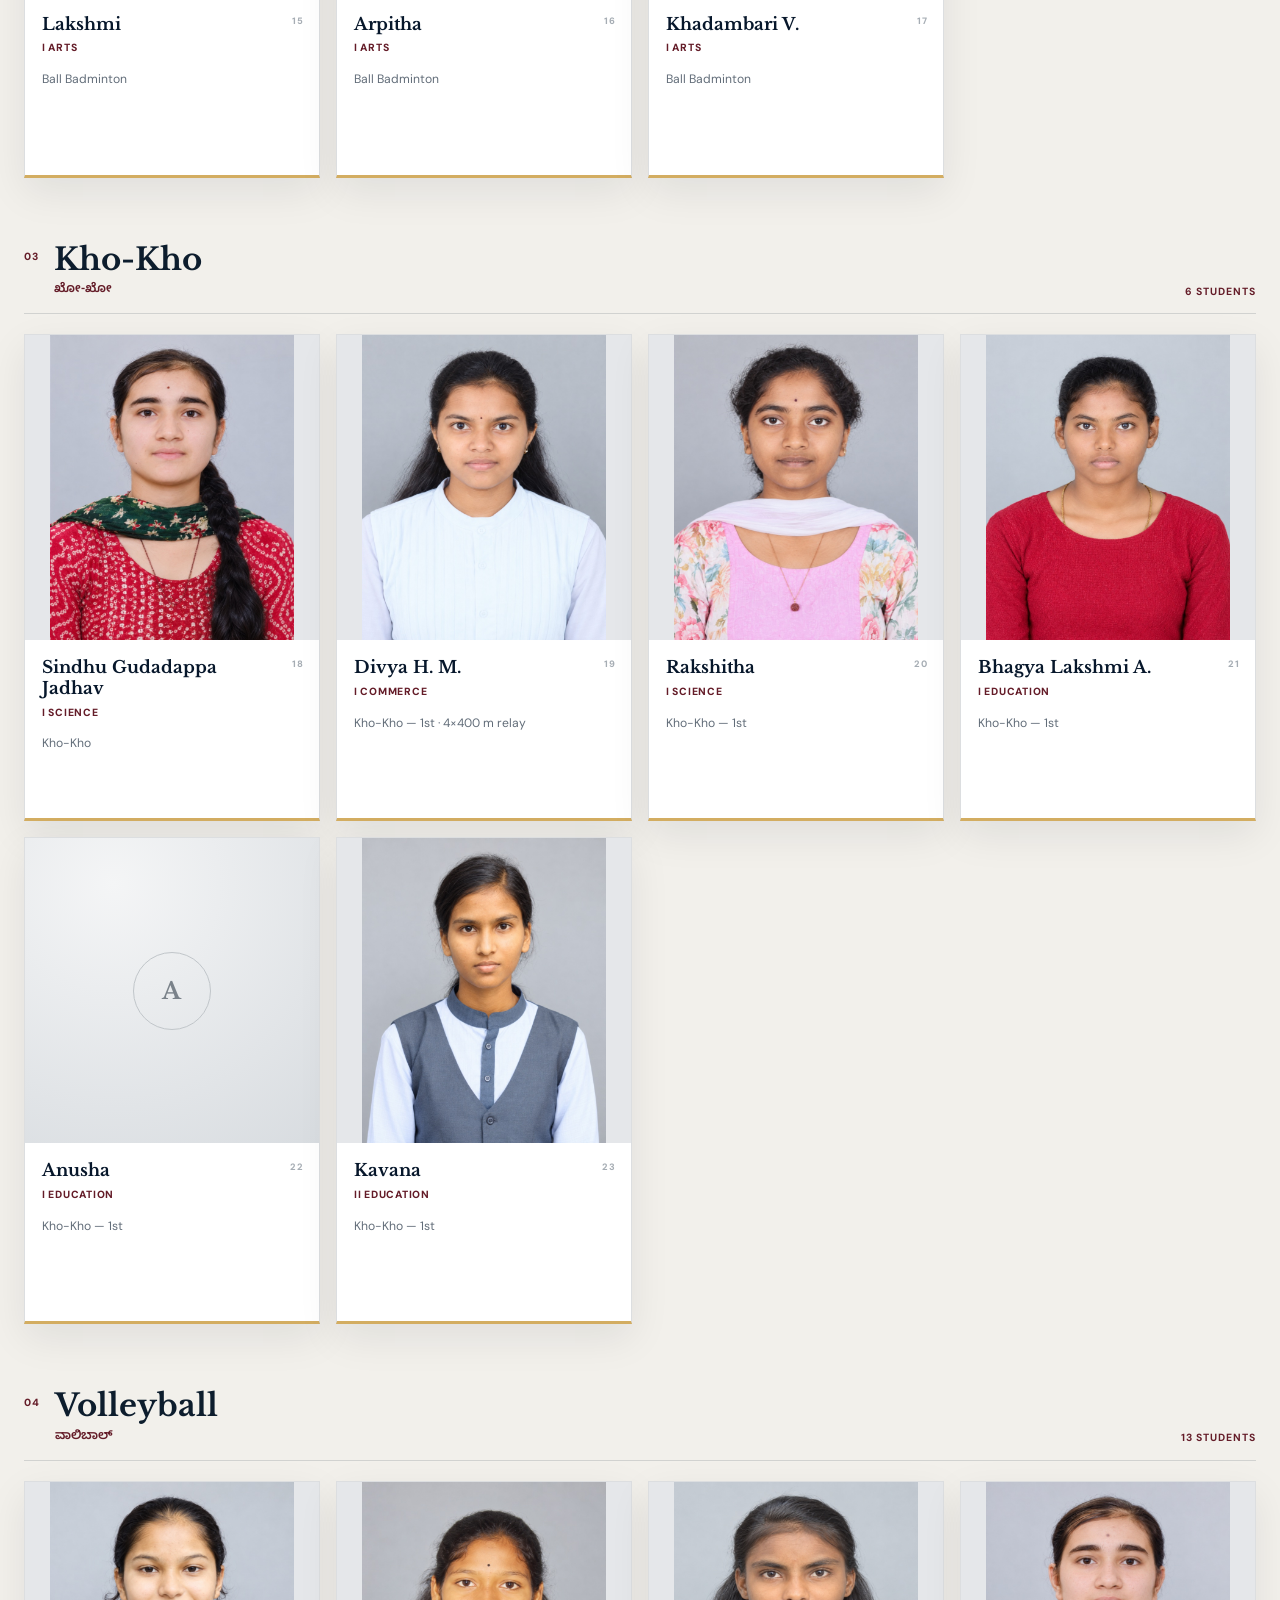
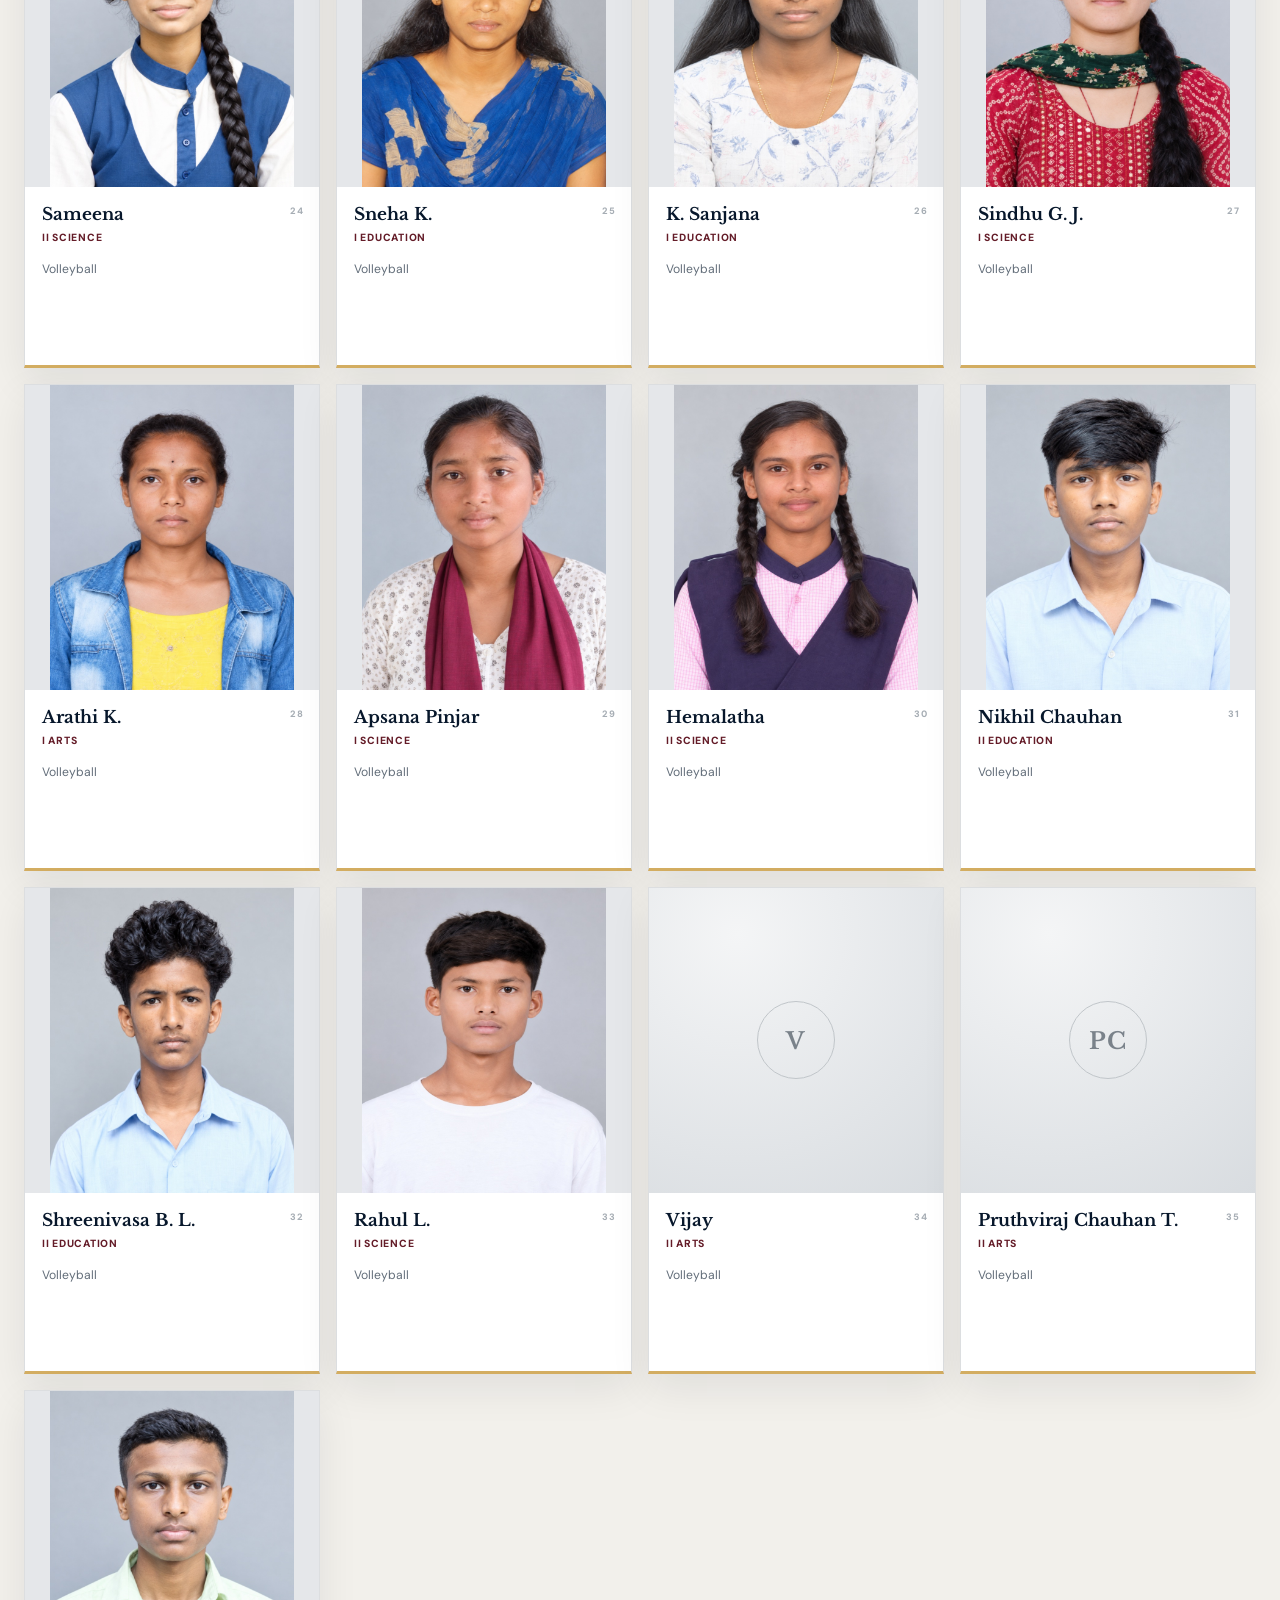
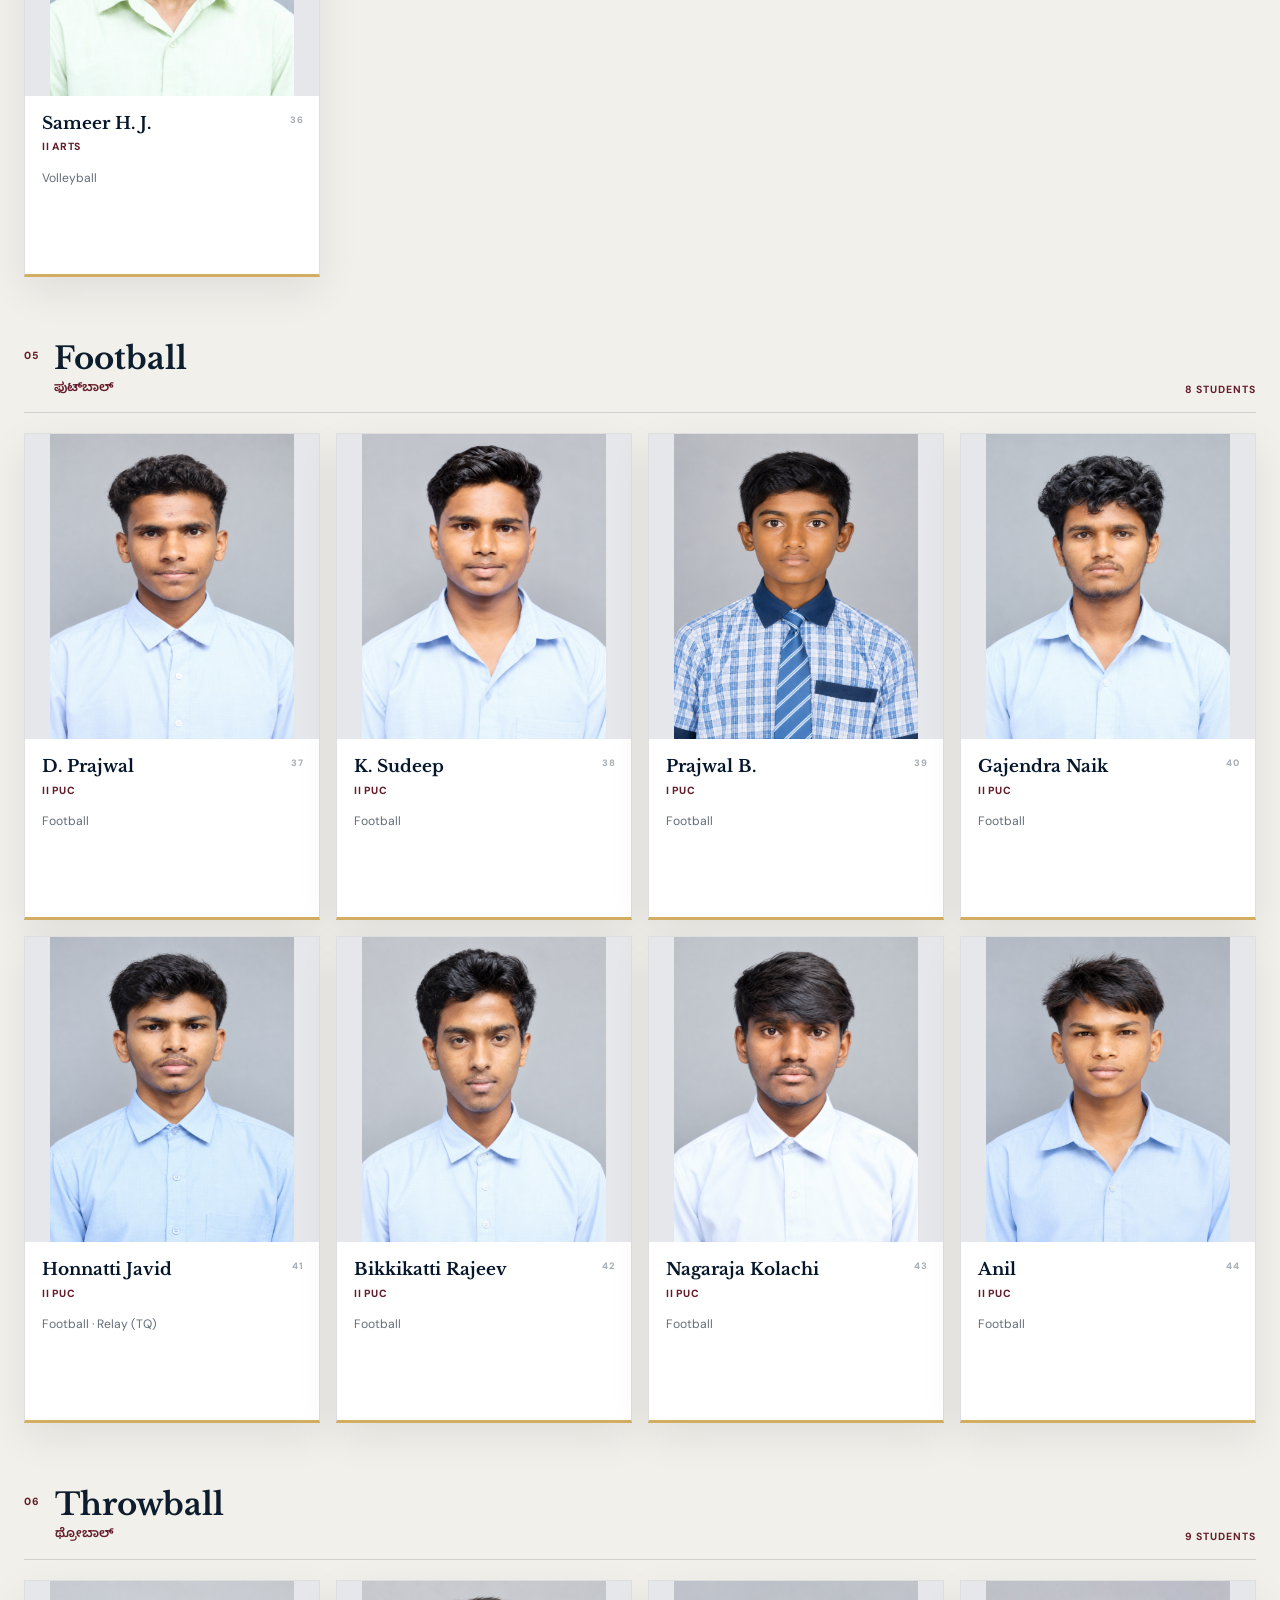
==== commit 669e23c2: "Refresh sports portrait assets" ====
--- a/index.html
+++ b/index.html
@@ -14,7 +14,7 @@
   <script src="assets/js/faculty-data.js"></script>
   <script src="assets/js/achiever-data.js?v=20261013-uniform-final"></script>
   <script src="assets/js/sports-data.js?v=20261024"></script>
-  <script defer src="assets/js/main.js?v=20261025sports-original"></script>
+  <script defer src="assets/js/main.js?v=20261027sports-ai"></script>
 </head>
 <body>
   <a class="skip-link" href="#main">Skip to content</a>
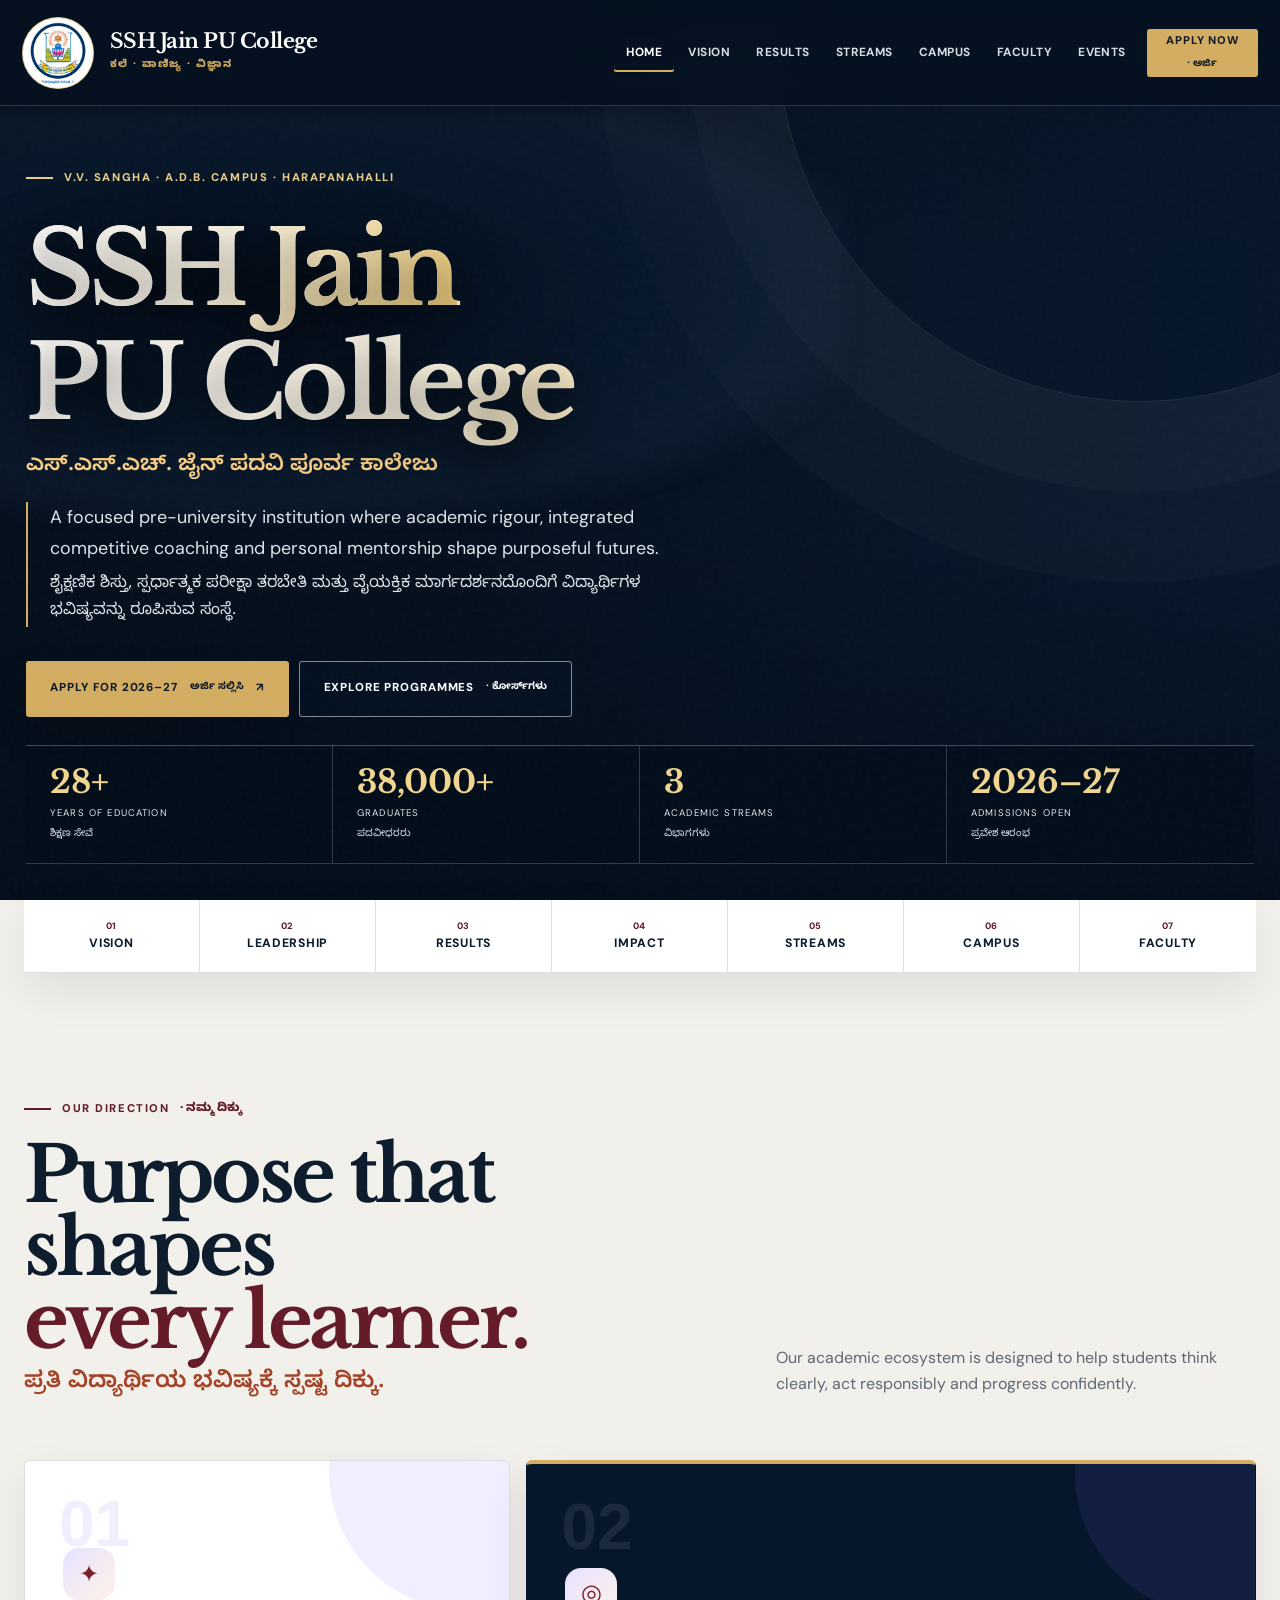
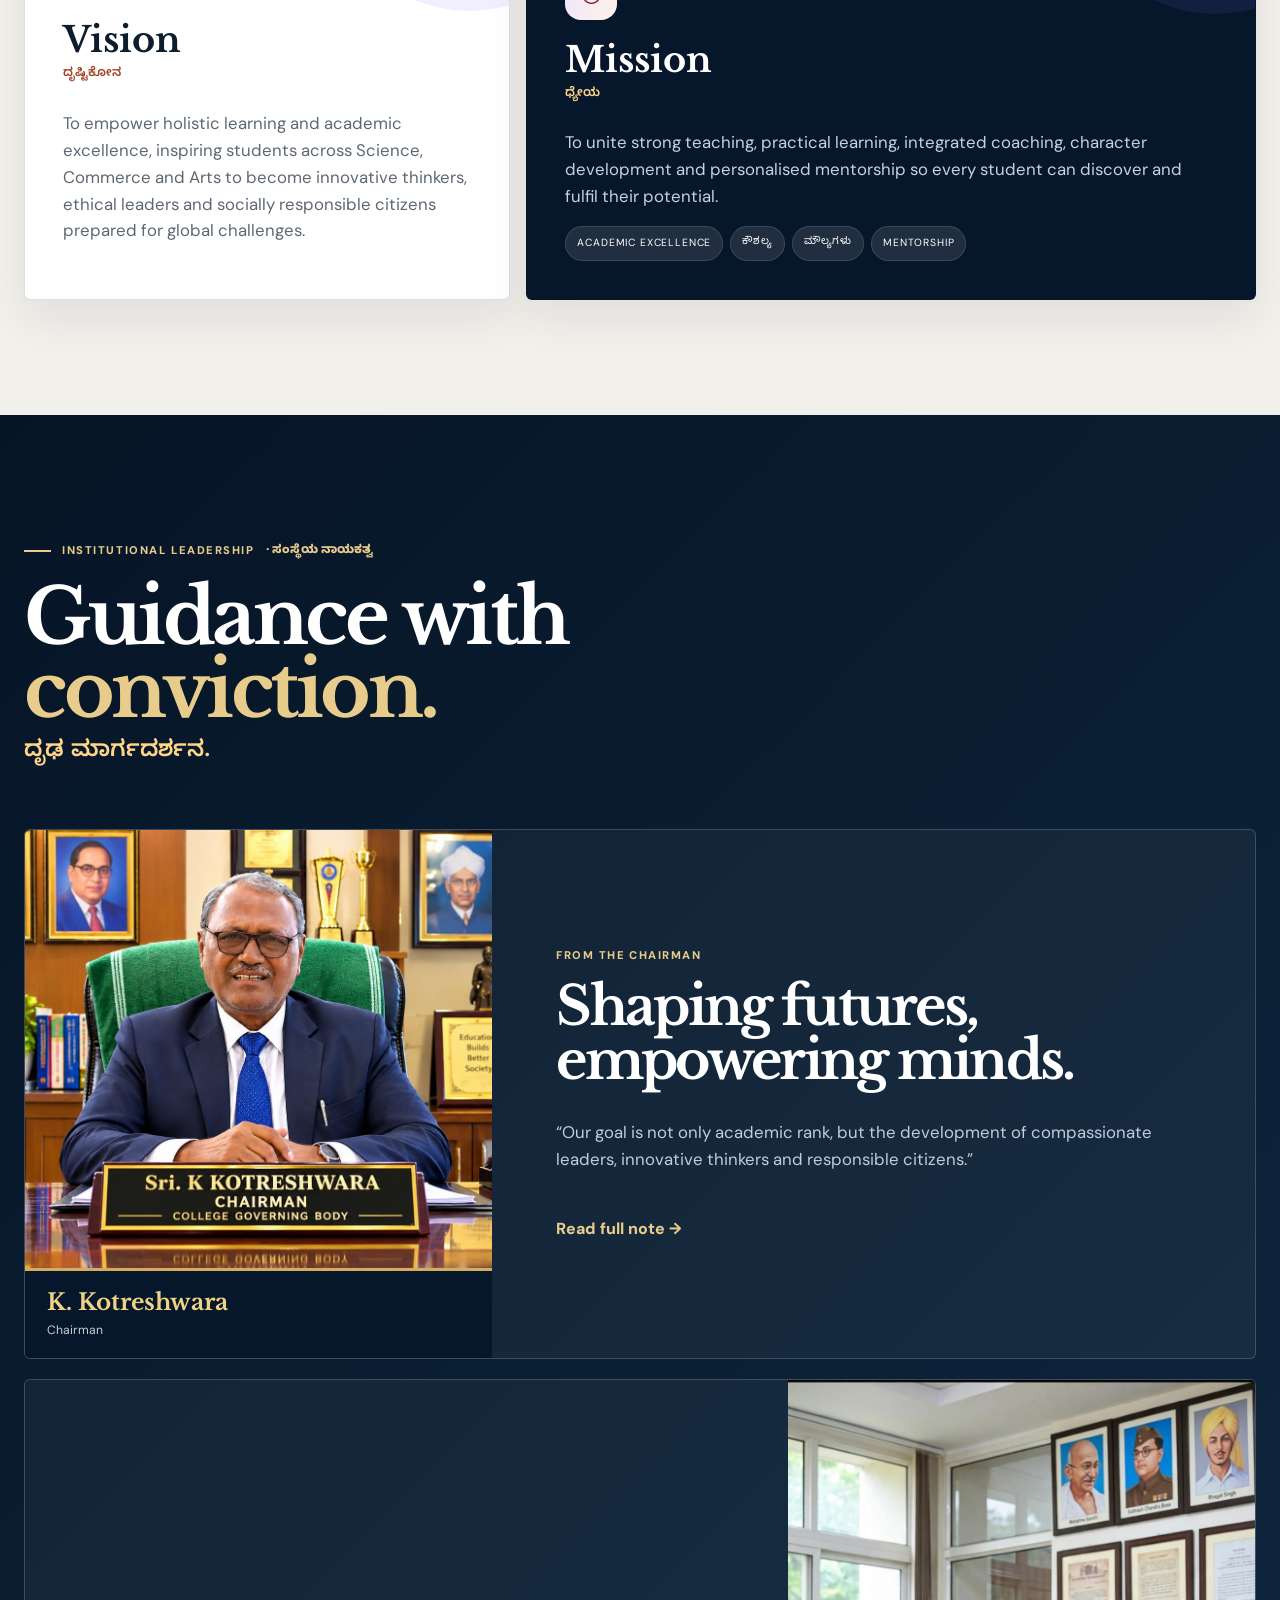
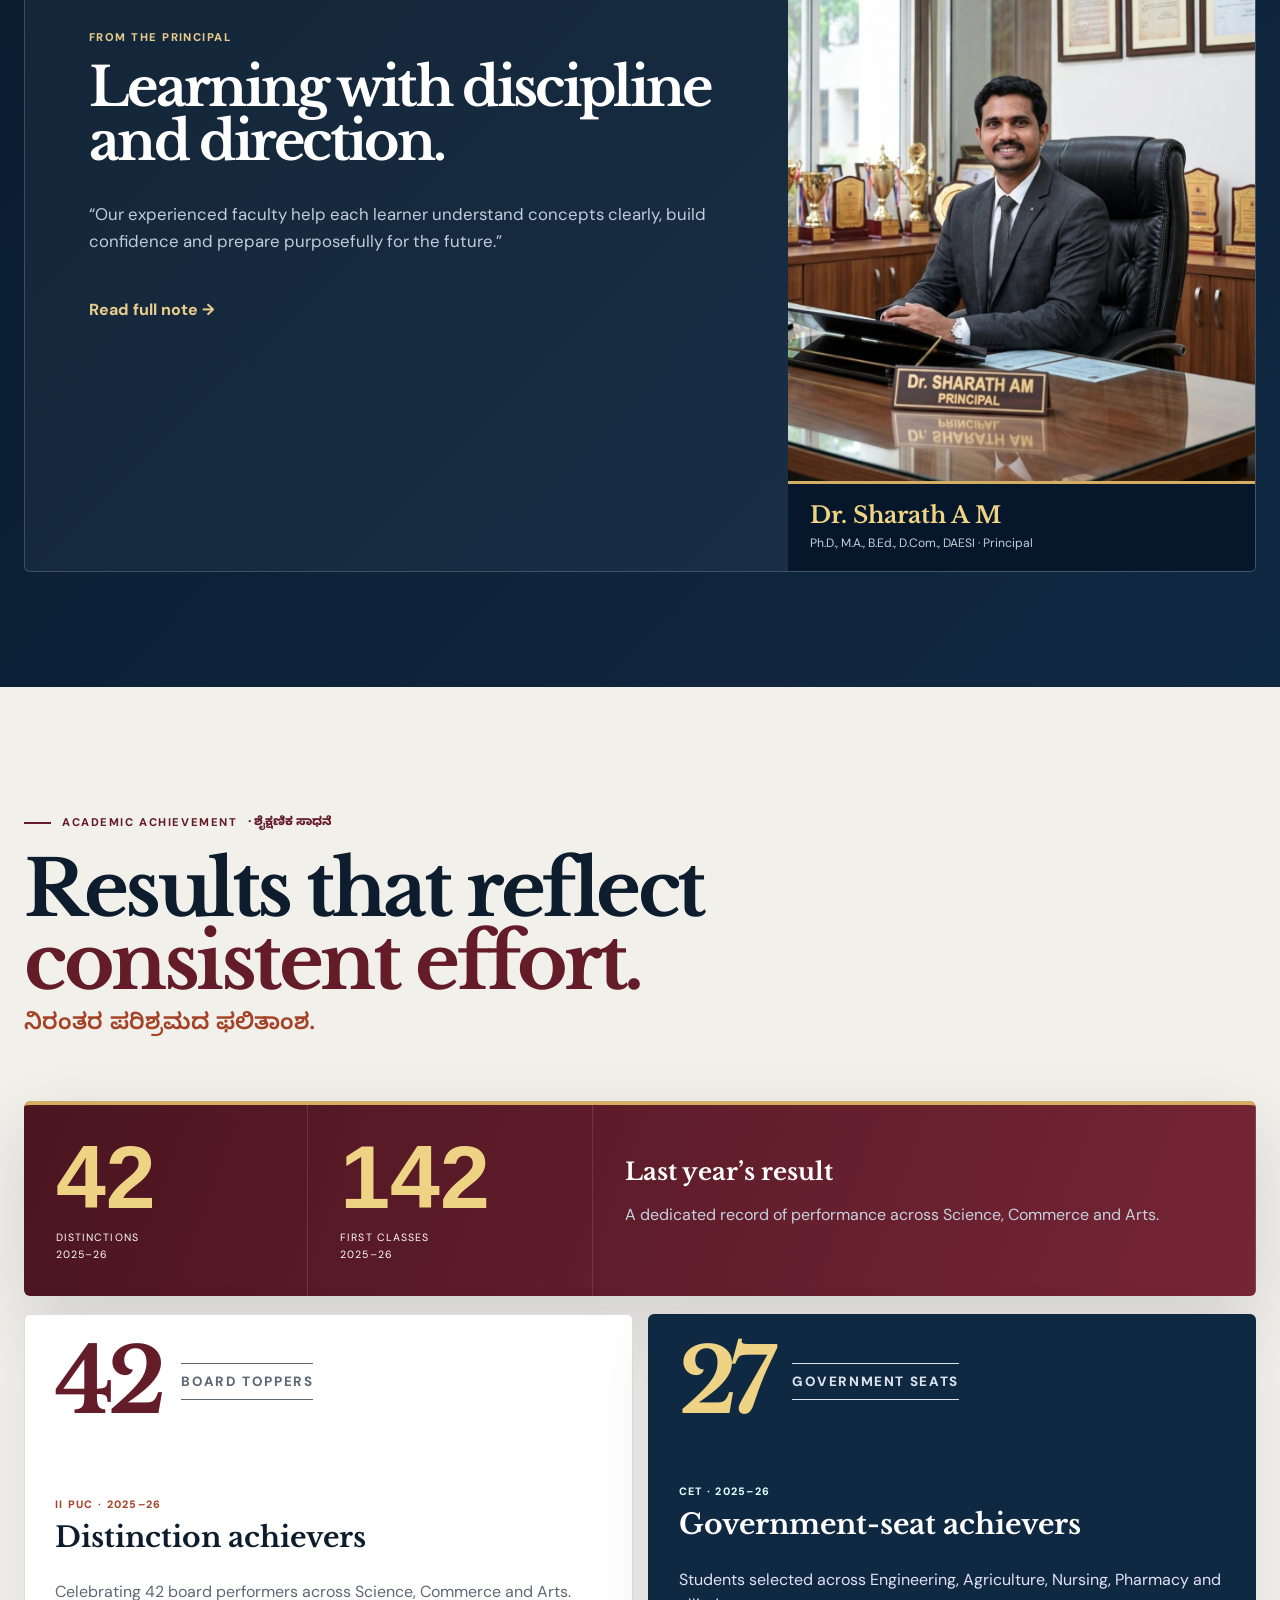
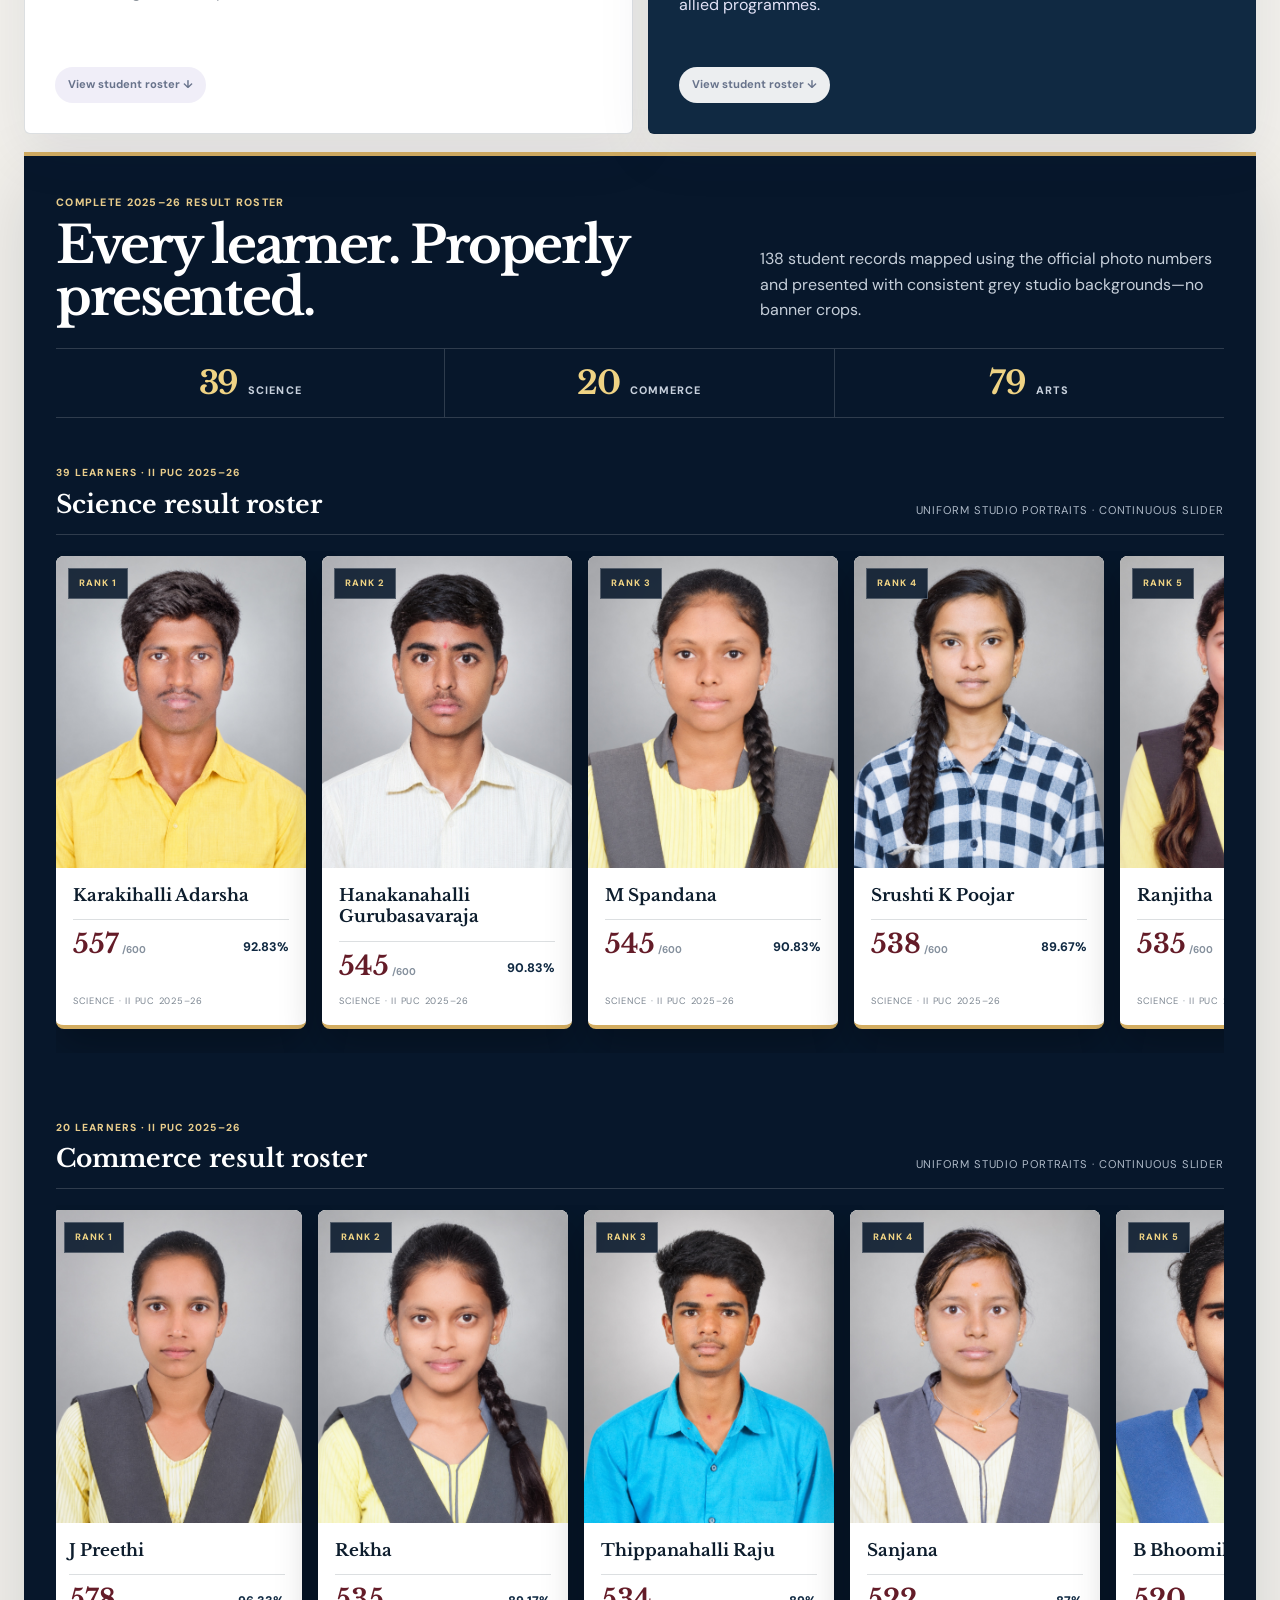
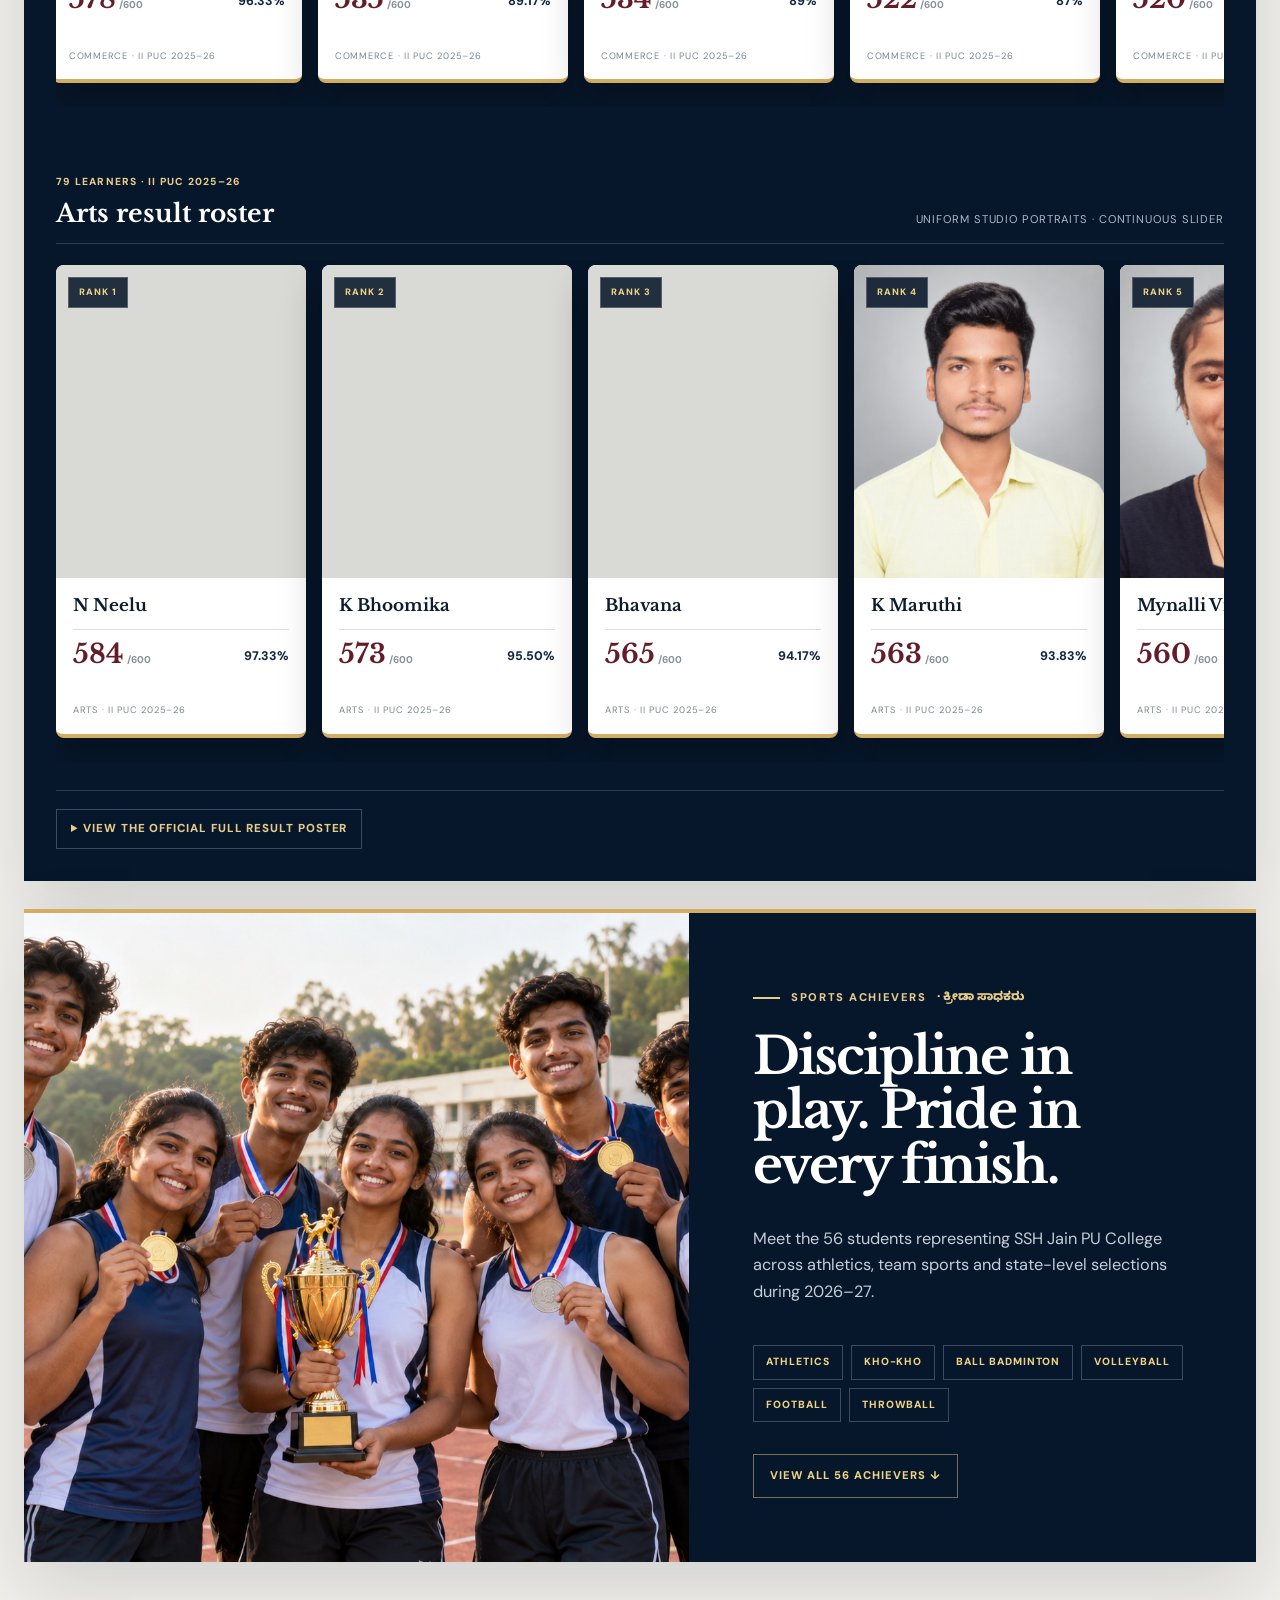
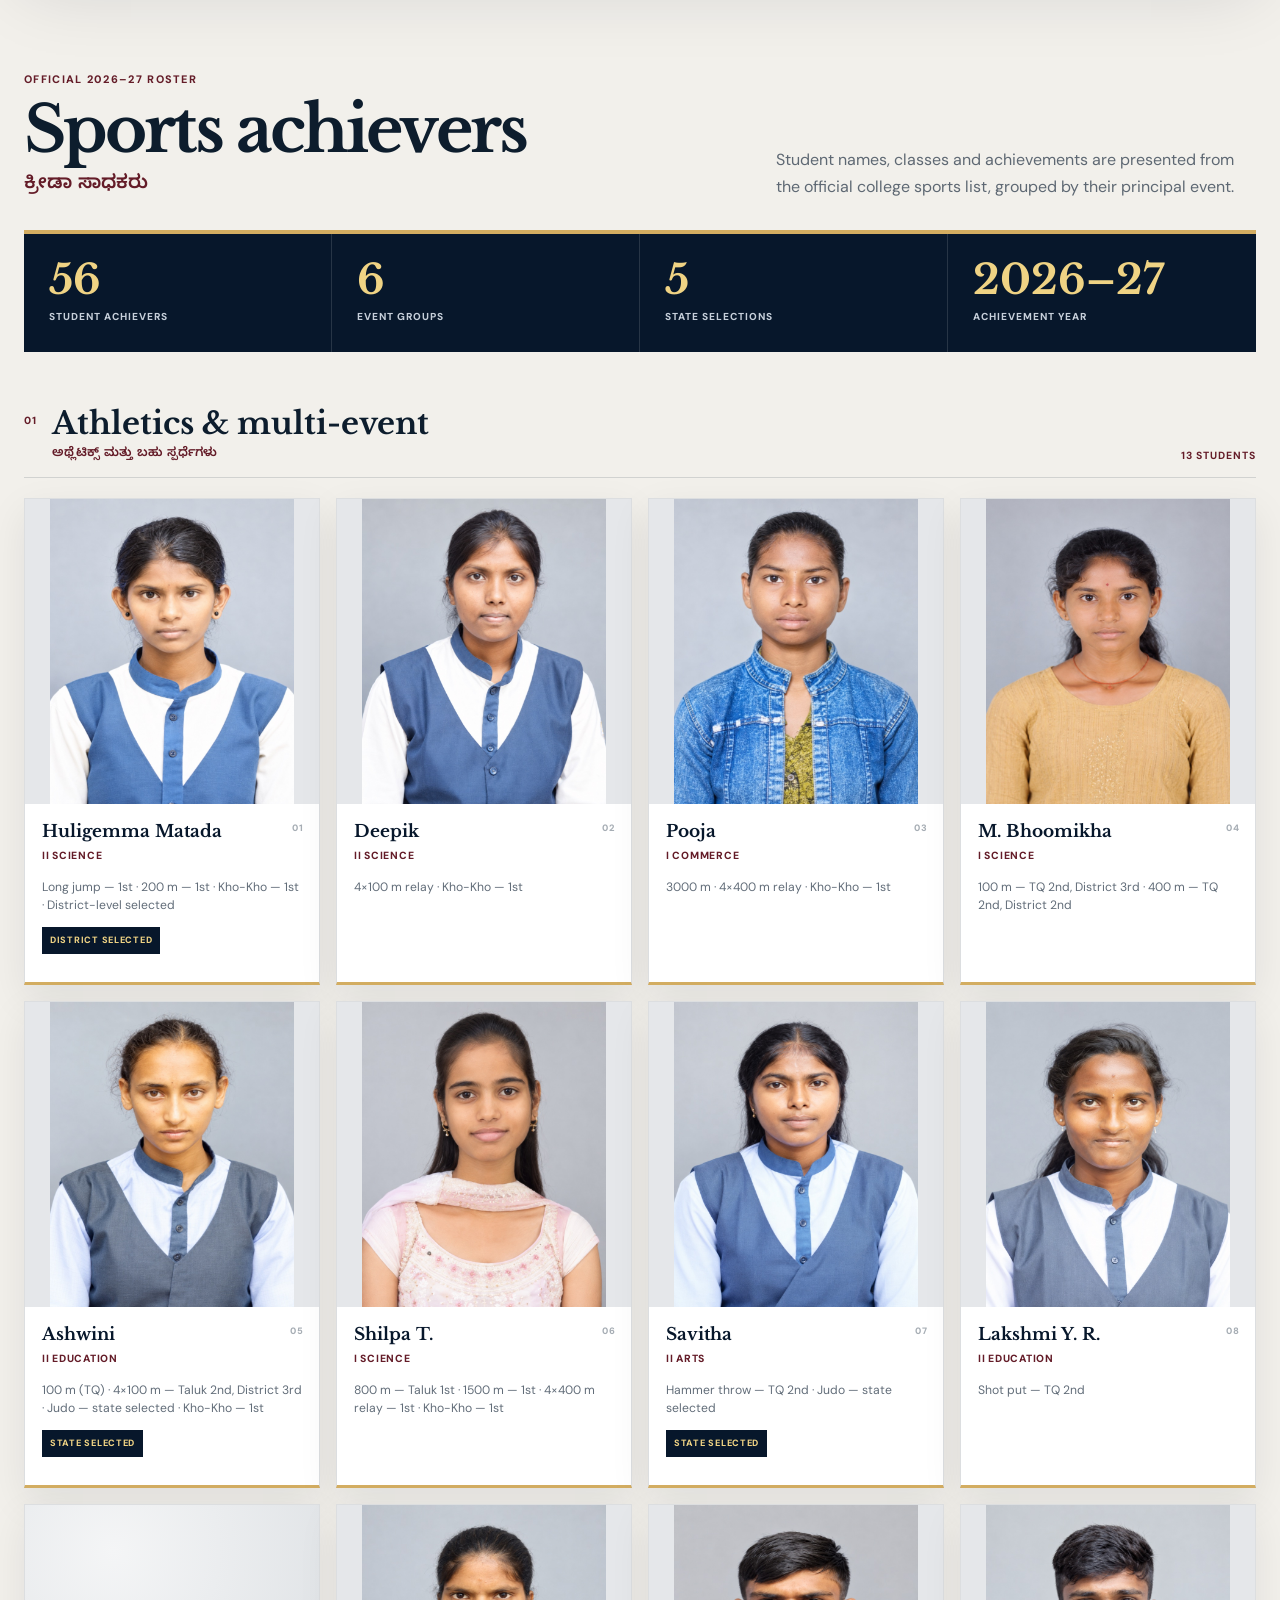
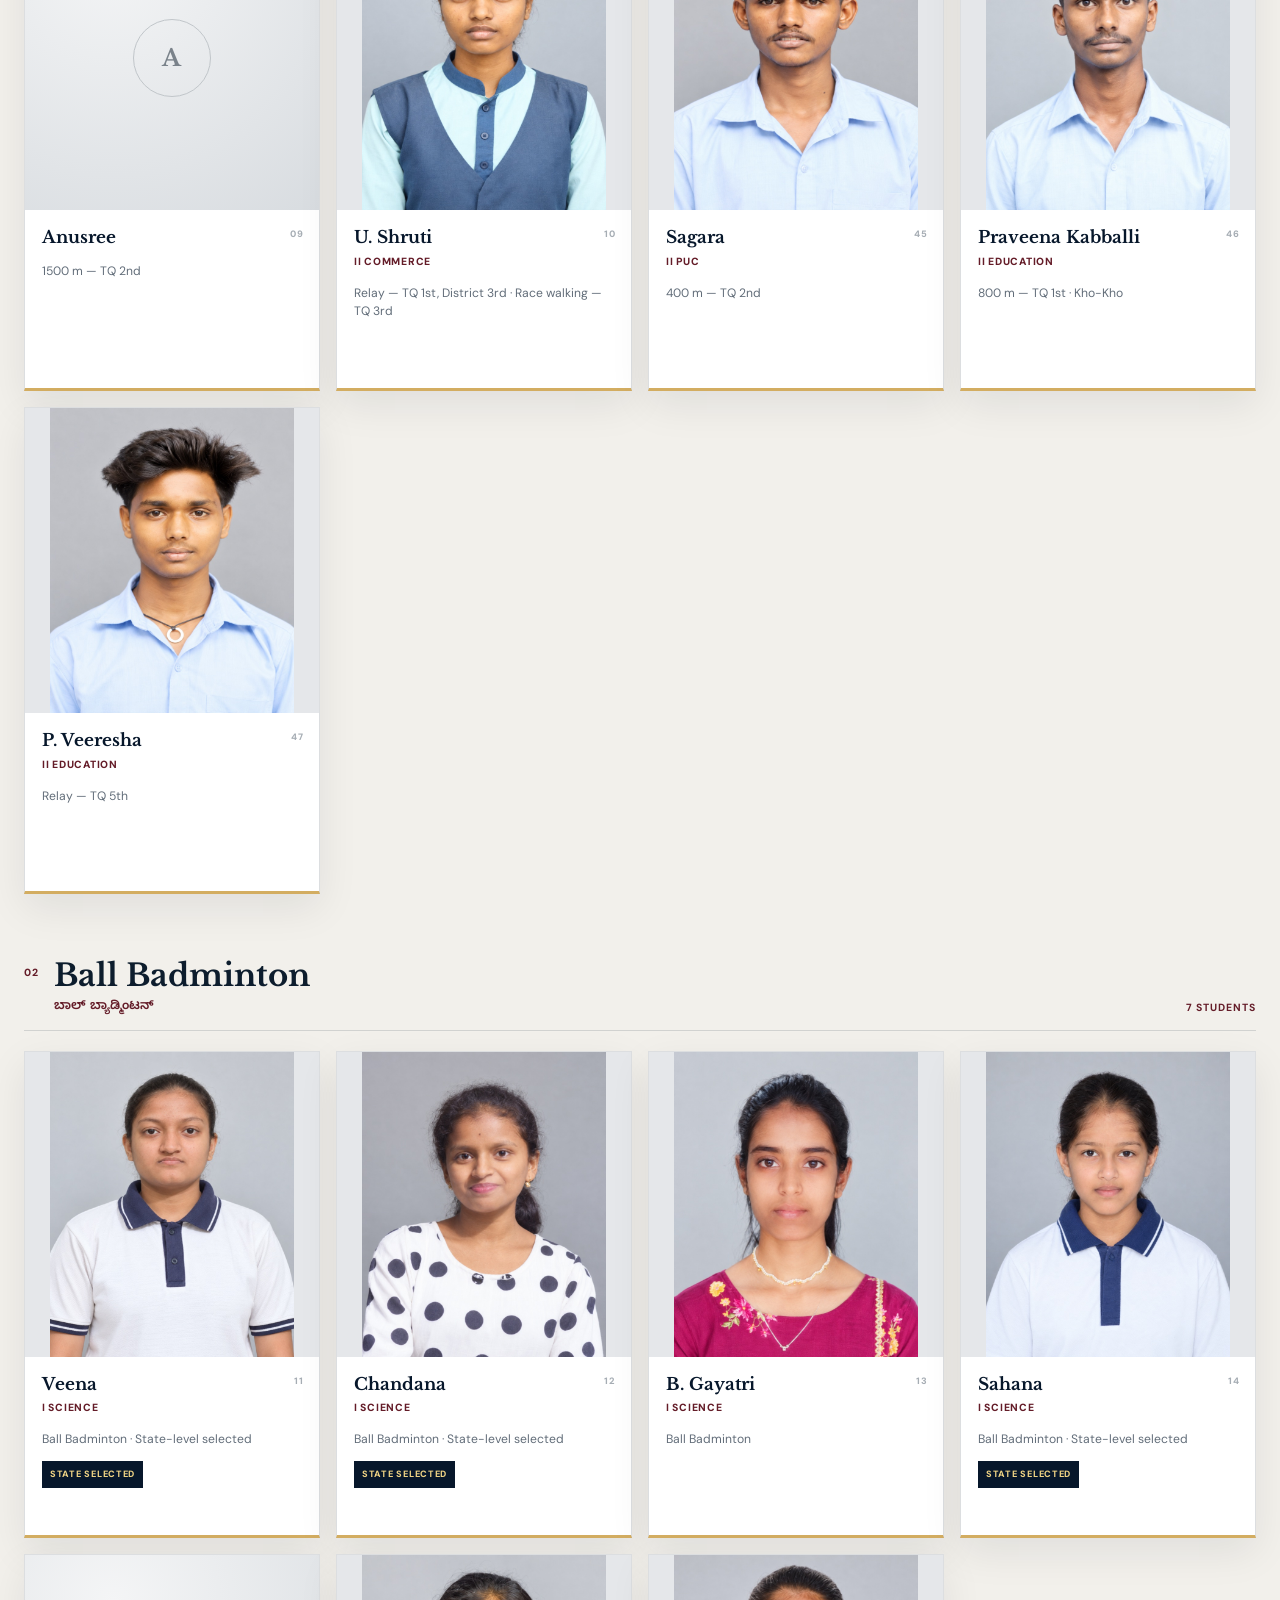
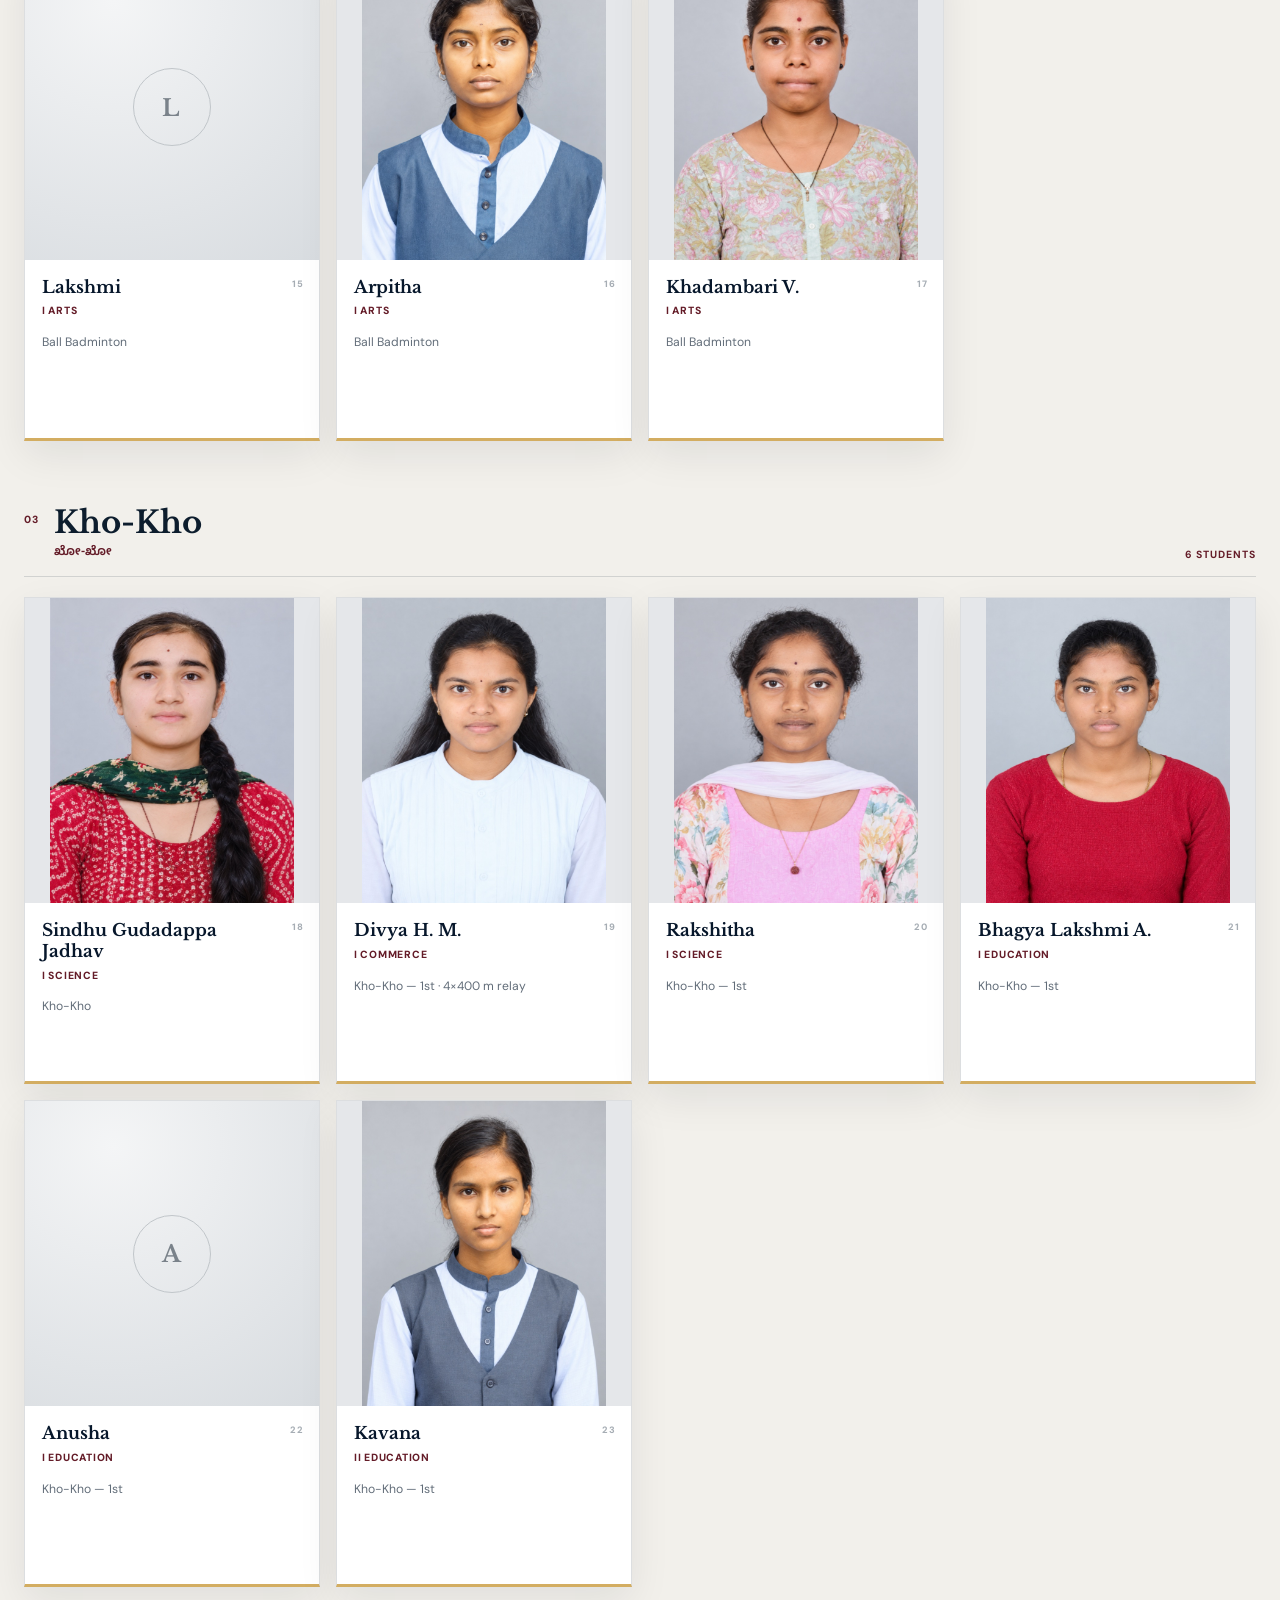
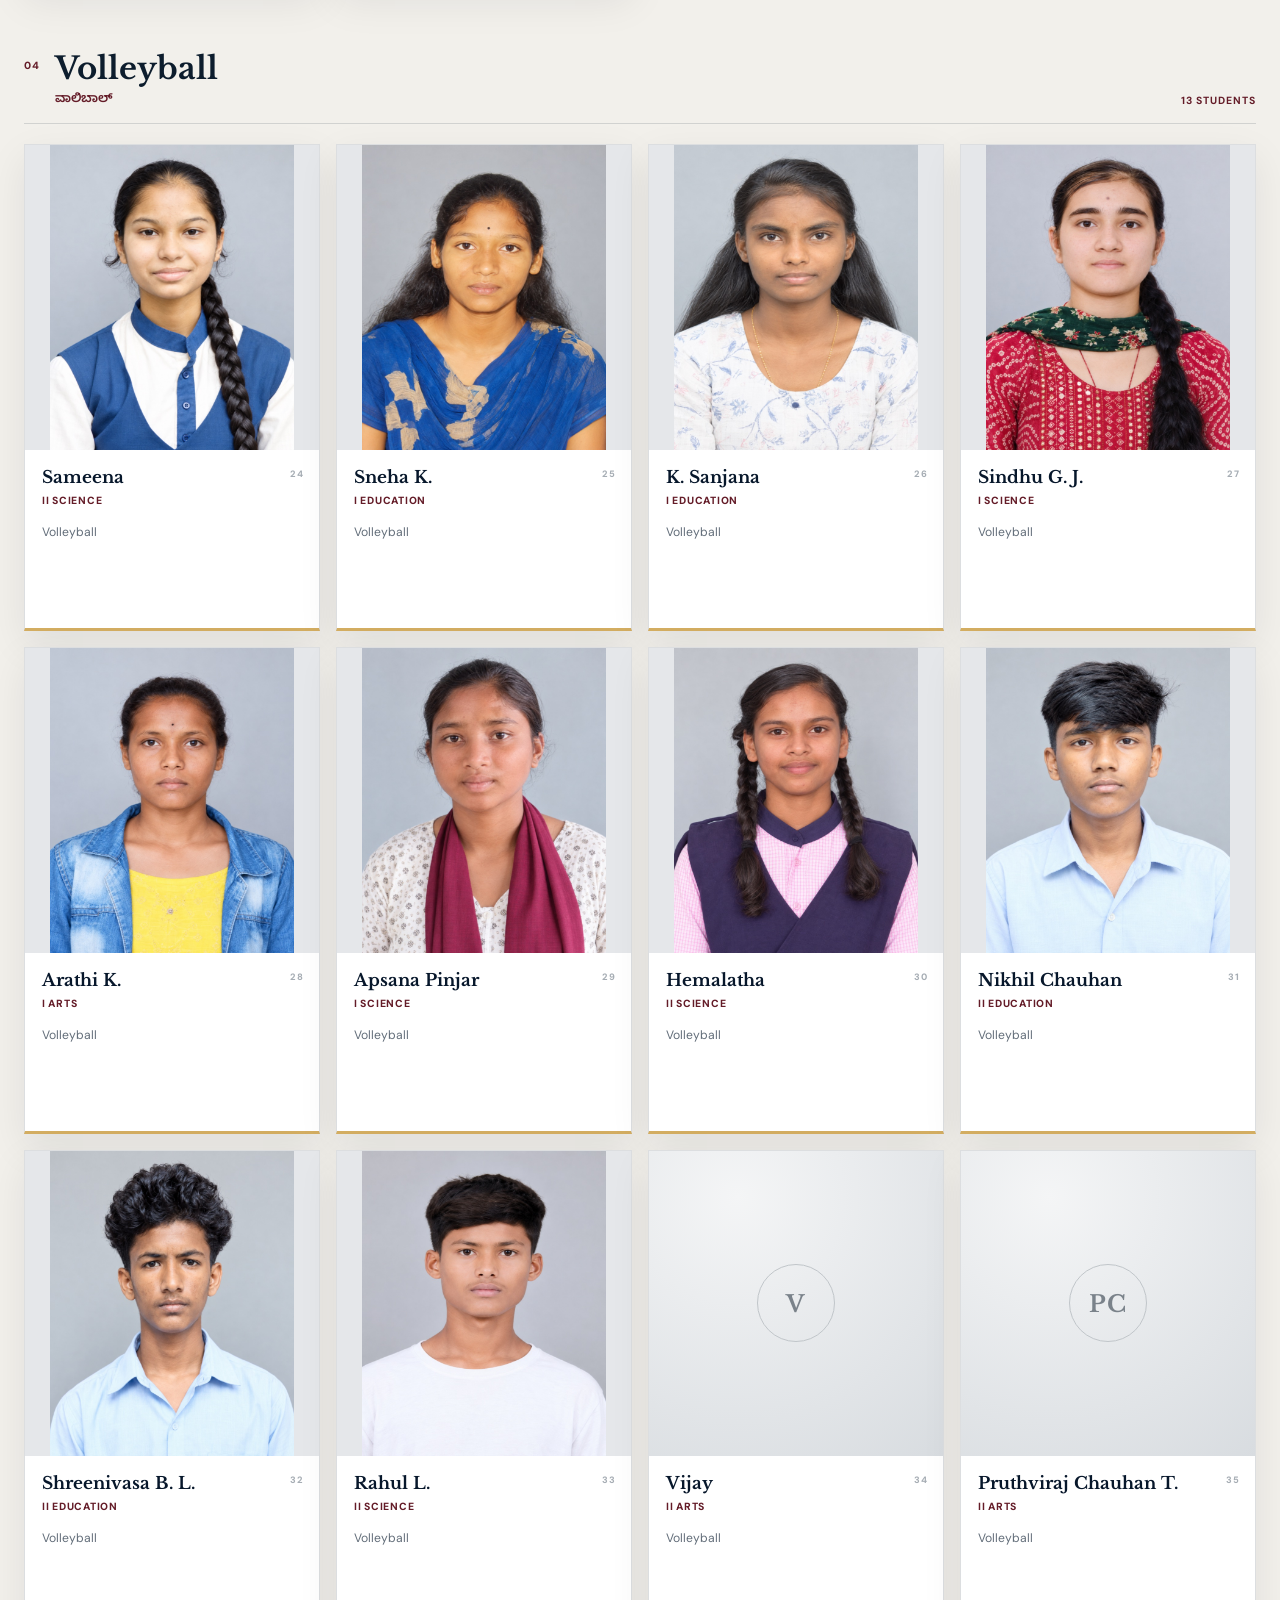
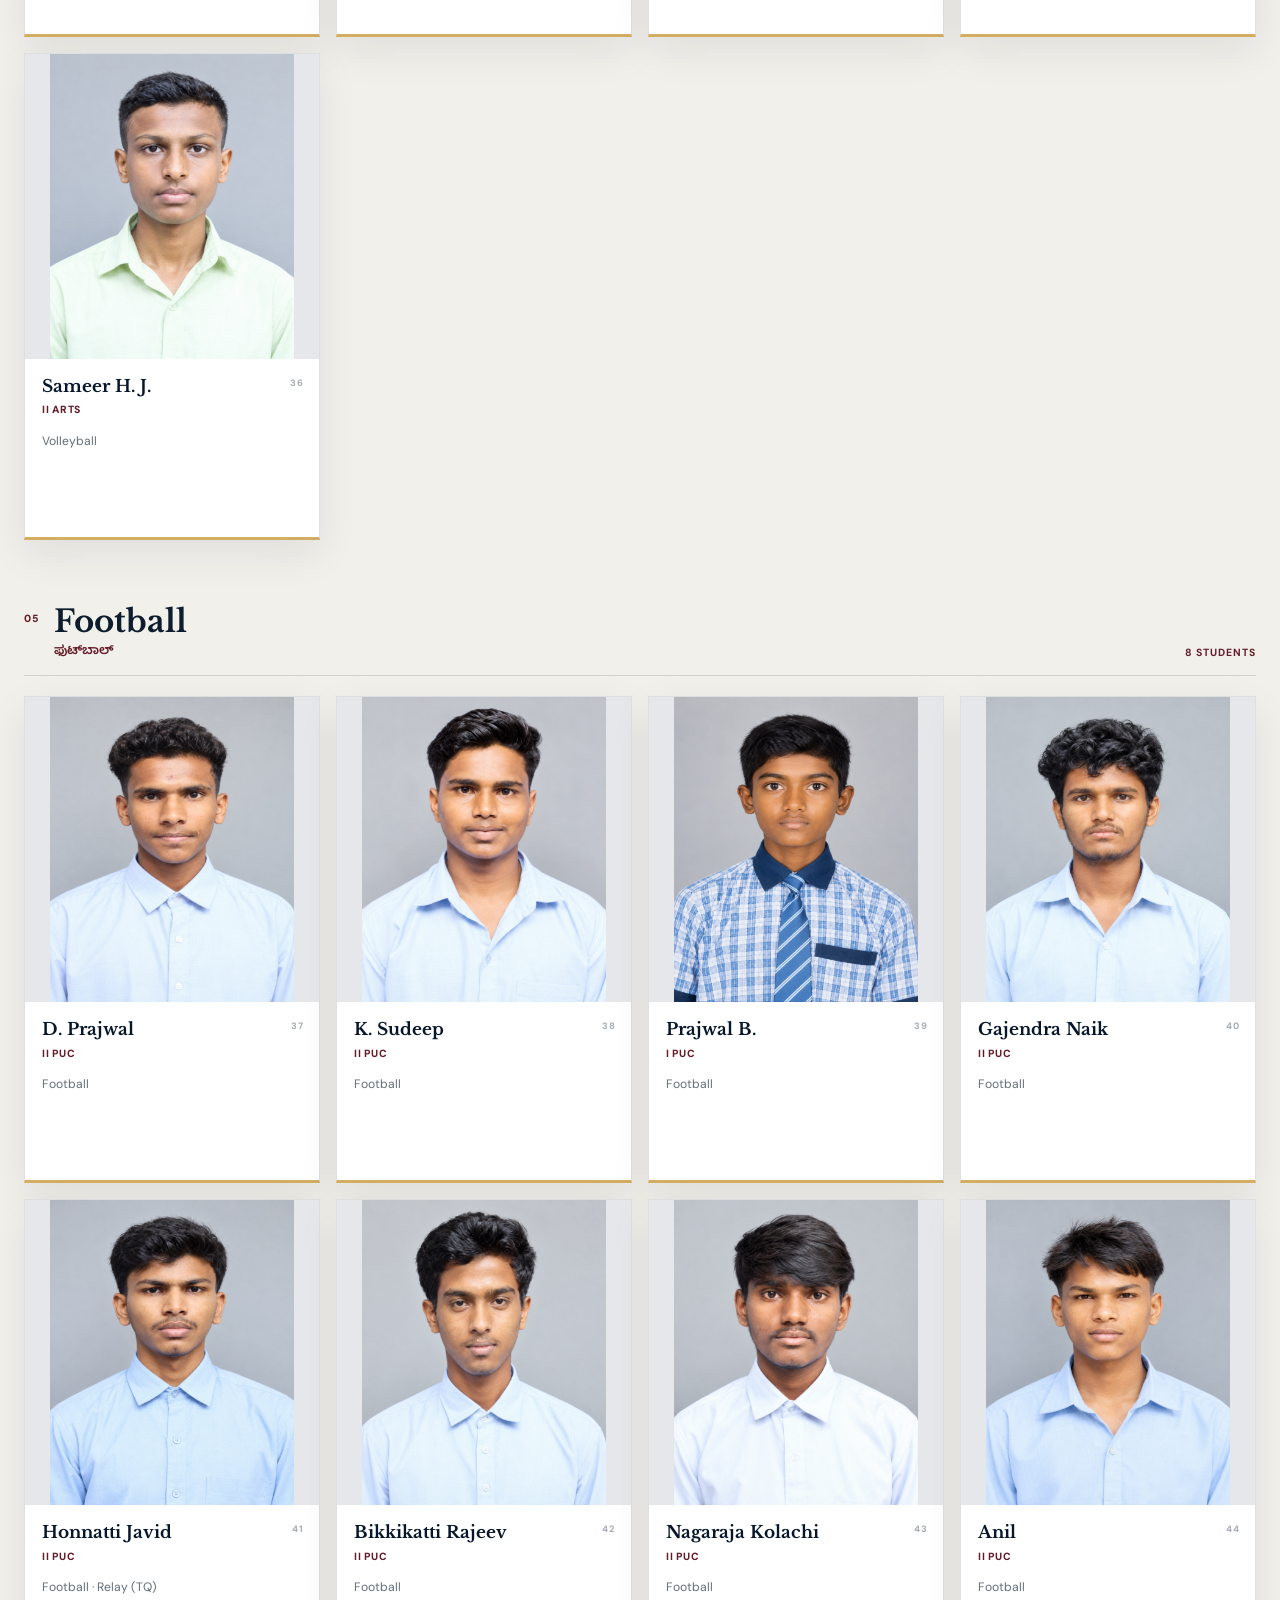
==== commit cdddbe37: "Update faculty portraits and fix mobile loading" ====
--- a/index.html
+++ b/index.html
@@ -8,13 +8,14 @@
   <title>SSH Jain PU College | Harapanahalli</title>
   <link rel="preconnect" href="https://fonts.googleapis.com">
   <link rel="preconnect" href="https://fonts.gstatic.com" crossorigin>
-  <link rel="preload" as="image" href="assets/images/results/science/001.jpg">
+  <link rel="preload" as="image" href="assets/images/campus-hero-mobile.jpg" media="(max-width: 760px)">
+  <link rel="preload" as="image" href="assets/images/campus-hero-wide-optimized.jpg" media="(min-width: 761px)">
   <link href="https://fonts.googleapis.com/css2?family=DM+Sans:wght@400;500;600;700&family=Libre+Baskerville:wght@400;700&family=Noto+Sans+Kannada:wght@400;600;700&display=swap" rel="stylesheet">
-  <link rel="stylesheet" href="assets/css/main.css?v=20261024sports-clean">
-  <script src="assets/js/faculty-data.js"></script>
+  <link rel="stylesheet" href="assets/css/main.css?v=20261105-mobile-fix">
+  <script src="assets/js/faculty-data.js?v=20261029faculty"></script>
   <script src="assets/js/achiever-data.js?v=20261013-uniform-final"></script>
   <script src="assets/js/sports-data.js?v=20261024"></script>
-  <script defer src="assets/js/main.js?v=20261027sports-ai"></script>
+  <script defer src="assets/js/main.js?v=20261105-mobile-fix"></script>
 </head>
 <body>
   <a class="skip-link" href="#main">Skip to content</a>
@@ -32,7 +33,7 @@
 
   <main id="main">
     <section class="hero" id="home">
-      <div class="hero-media" aria-hidden="true"><img src="assets/images/campus-hero-wide.png" alt=""><span></span></div>
+      <div class="hero-media" aria-hidden="true"><picture><source media="(max-width: 760px)" srcset="assets/images/campus-hero-mobile.jpg"><img src="assets/images/campus-hero-wide-optimized.jpg" alt="" width="3344" height="1882" fetchpriority="high" decoding="async"></picture><span></span></div>
       <div class="hero-grid">
         <div class="hero-copy">
           <p class="kicker">V.V. Sangha · A.D.B. Campus · Harapanahalli</p>
@@ -56,7 +57,7 @@
 
     <section class="section leadership-preview" id="leadership">
       <div class="section-intro light reveal"><p class="kicker">Institutional leadership <span lang="kn">· ಸಂಸ್ಥೆಯ ನಾಯಕತ್ವ</span></p><h2>Guidance with<br><span>conviction.</span><small class="kn-heading" lang="kn">ದೃಢ ಮಾರ್ಗದರ್ಶನ.</small></h2></div>
-      <div class="leader-stack"><article class="leader-card reveal"><figure class="leader-image"><img src="assets/images/chairman-leadership-clean.png" alt="Chairman K. Kotreshwara"><figcaption><b>K. Kotreshwara</b><small>Chairman</small></figcaption></figure><div class="leader-content"><span>From the Chairman</span><h3>Shaping futures, empowering minds.</h3><p>“Our goal is not only academic rank, but the development of compassionate leaders, innovative thinkers and responsible citizens.”</p><a href="#chairman-note">Read full note →</a></div></article><article class="leader-card reverse reveal"><figure class="leader-image"><img src="assets/images/principal-leadership-clean.png" alt="Principal Dr. Sharath A M"><figcaption><b>Dr. Sharath A M</b><small>Ph.D., M.A., B.Ed., D.Com., DAESI · Principal</small></figcaption></figure><div class="leader-content"><span>From the Principal</span><h3>Learning with discipline and direction.</h3><p>“Our experienced faculty help each learner understand concepts clearly, build confidence and prepare purposefully for the future.”</p><a href="#principal-note">Read full note →</a></div></article></div>
+      <div class="leader-stack"><article class="leader-card reveal"><figure class="leader-image"><img src="assets/images/chairman-office-2026.jpeg" alt="Chairman K. Kotreshwara" loading="lazy" decoding="async"><figcaption><b>K. Kotreshwara</b><small>Chairman</small></figcaption></figure><div class="leader-content"><span>From the Chairman</span><h3>Shaping futures, empowering minds.</h3><p>“Our goal is not only academic rank, but the development of compassionate leaders, innovative thinkers and responsible citizens.”</p><a href="#chairman-note">Read full note →</a></div></article><article class="leader-card reverse reveal"><figure class="leader-image"><img src="assets/images/principal-office-2026.jpeg" alt="Principal Dr. Sharath A M" loading="lazy" decoding="async"><figcaption><b>Dr. Sharath A M</b><small>Ph.D., M.A., B.Ed., D.Com., DAESI · Principal</small></figcaption></figure><div class="leader-content"><span>From the Principal</span><h3>Learning with discipline and direction.</h3><p>“Our experienced faculty help each learner understand concepts clearly, build confidence and prepare purposefully for the future.”</p><a href="#principal-note">Read full note →</a></div></article></div>
     </section>
 
     <section class="section results" id="results">
@@ -74,7 +75,7 @@
 
     <section class="section impact" id="impact">
       <div class="impact-heading reveal"><p class="kicker">Contribution from our institution to society</p><h2>Education that keeps<br>moving communities forward.<small class="kn-heading" lang="kn">ಸಮಾಜದ ಪ್ರಗತಿಗೆ ನಮ್ಮ ಶಿಕ್ಷಣದ ಕೊಡುಗೆ.</small></h2><p>Our alumni carry their college foundations into healthcare, technology, finance and public service.</p></div>
-      <div class="impact-grid"><article><img src="assets/images/career-doctors-young-2026.png" alt="Young Indian doctors"><div><strong>200+</strong><span>Doctors produced</span></div></article><article><img src="assets/images/career-engineers-young-2026.png" alt="Young Indian engineers working with computers and robotics"><div><strong>3,000+</strong><span>Engineers produced</span></div></article><article><img src="assets/images/career-banking-professionals-2026.jpg" alt="Young Indian banking professionals assisting a customer"><div><strong>3,000+</strong><span>Banking professionals</span></div></article><article><img src="assets/images/career-government.jpg" alt="Government professionals"><div><strong>14,000+</strong><span>Government careers</span></div></article></div>
+      <div class="impact-grid"><article><img src="assets/images/career-doctors-young-2026.png" alt="Young Indian doctors" loading="lazy" decoding="async"><div><strong>200+</strong><span>Doctors produced</span></div></article><article><img src="assets/images/career-engineers-young-2026.png" alt="Young Indian engineers working with computers and robotics" loading="lazy" decoding="async"><div><strong>3,000+</strong><span>Engineers produced</span></div></article><article><img src="assets/images/career-banking-professionals-2026.jpg" alt="Young Indian banking professionals assisting a customer" loading="lazy" decoding="async"><div><strong>3,000+</strong><span>Banking professionals</span></div></article><article><img src="assets/images/career-government.jpg" alt="Government professionals" loading="lazy" decoding="async"><div><strong>14,000+</strong><span>Government careers</span></div></article></div>
     </section>
 
     <section class="section streams" id="streams">
@@ -84,11 +85,11 @@
 
     <section class="section campus" id="campus">
       <div class="section-intro light reveal"><p class="kicker">Learning environment <span lang="kn">· ಕಲಿಕೆಯ ವಾತಾವರಣ</span></p><h2>Facilities built for<br><span>active learning.</span><small class="kn-heading" lang="kn">ಚಟುವಟಿಕೆ ಆಧಾರಿತ ಕಲಿಕೆಗೆ ಸೌಲಭ್ಯಗಳು.</small></h2></div>
-      <div class="facility-grid"><article class="facility-main reveal"><img src="assets/images/subject-chemistry.jpg" alt="Indian students in a college laboratory"><div><span>Laboratories</span><h3>Physics, Chemistry and Biology</h3><p>Practical spaces where observation, experimentation and concepts connect.</p></div></article><article class="facility-side reveal"><img src="assets/images/campus-wide.jpg" alt="College campus and ground"><div><span>Ground</span><h3>Movement, teamwork and sports</h3><p>A place for physical activity, practice and community events.</p></div></article></div>
+      <div class="facility-grid"><article class="facility-main reveal"><img src="assets/images/subject-chemistry.jpg" alt="Indian students in a college laboratory" loading="lazy" decoding="async"><div><span>Laboratories</span><h3>Physics, Chemistry and Biology</h3><p>Practical spaces where observation, experimentation and concepts connect.</p></div></article><article class="facility-side reveal"><img src="assets/images/campus-wide.jpg" alt="College campus and ground" loading="lazy" decoding="async"><div><span>Ground</span><h3>Movement, teamwork and sports</h3><p>A place for physical activity, practice and community events.</p></div></article></div>
     </section>
 
     <section class="section full-notes">
-      <article class="note-card reveal" id="principal-note"><figure><img src="assets/images/principal-leadership-clean.png" alt="Principal Dr. Sharath A M"><figcaption><b>Dr. Sharath A M</b><small>Ph.D., M.A., B.Ed., D.Com., DAESI · Principal</small></figcaption></figure><div><span>Principal’s note</span><h2>Every learner deserves direction.</h2><p>For 28 years, our college has provided quality education through highly experienced teaching faculty. We combine academics with competitive coaching, discipline, sports, cultural events and skill development so students grow into confident and capable individuals.</p></div></article><article class="note-card reveal" id="chairman-note"><figure><img src="assets/images/chairman-leadership-clean.png" alt="Chairman K. Kotreshwara"><figcaption><b>K. Kotreshwara</b><small>Chairman</small></figcaption></figure><div><span>Chairman’s note</span><h2>Strong foundations create lasting futures.</h2><p>Pre-University education is the critical bridge between school learning and professional careers. Our campus is designed to foster curiosity, discipline and holistic growth while keeping moral values at the centre of education.</p></div></article>
+      <article class="note-card reveal" id="principal-note"><figure><img src="assets/images/principal-office-2026.jpeg" alt="Principal Dr. Sharath A M" loading="lazy" decoding="async"><figcaption><b>Dr. Sharath A M</b><small>Ph.D., M.A., B.Ed., D.Com., DAESI · Principal</small></figcaption></figure><div><span>Principal’s note</span><h2>Every learner deserves direction.</h2><p>For 28 years, our college has provided quality education through highly experienced teaching faculty. We combine academics with competitive coaching, discipline, sports, cultural events and skill development so students grow into confident and capable individuals.</p></div></article><article class="note-card reveal" id="chairman-note"><figure><img src="assets/images/chairman-office-2026.jpeg" alt="Chairman K. Kotreshwara" loading="lazy" decoding="async"><figcaption><b>K. Kotreshwara</b><small>Chairman</small></figcaption></figure><div><span>Chairman’s note</span><h2>Strong foundations create lasting futures.</h2><p>Pre-University education is the critical bridge between school learning and professional careers. Our campus is designed to foster curiosity, discipline and holistic growth while keeping moral values at the centre of education.</p></div></article>
     </section>
 
     <section class="section faculty" id="faculty">
--- a/assets/css/main.css
+++ b/assets/css/main.css
@@ -46,6 +46,7 @@
 .impact-grid article{border-radius:6px;border:1px solid rgba(255,255,255,.18)}.impact-grid strong{font-family:var(--serif);color:#efd384}
 .stream-card{background:#fff!important;border-left:5px solid var(--gold);box-shadow:0 13px 34px rgba(7,23,43,.07)}.stream-code{font-family:var(--serif);color:var(--oxblood)!important}.stream-card>a{border-radius:3px;background:var(--navy)}
 .note-card{border-top:4px solid var(--oxblood)}.faculty-card{border-bottom:3px solid var(--gold)}
+#principal-note img{object-position:center 60%}
 .apply{background:linear-gradient(118deg,#4e1722,#762838);border-top:6px solid var(--gold)}.apply form{border-radius:6px;background:rgba(4,14,27,.36);border-color:rgba(255,255,255,.22)}.apply input,.apply select{border-radius:3px}.apply button{background:var(--gold);color:#0c1927}
 footer{background:#040d18;border-top:1px solid rgba(211,173,97,.4)}
 
@@ -237,3 +238,24 @@
 @media(max-width:1080px){.sports-card-grid{grid-template-columns:repeat(3,minmax(0,1fr))}}
 @media(max-width:760px){.sports-roster{padding-top:58px}.sports-roster-head{display:block;margin-bottom:24px}.sports-roster-head>p{margin-top:16px}.sports-stat-strip{grid-template-columns:1fr 1fr;margin-bottom:44px}.sports-stat-strip div:nth-child(2){border-right:0}.sports-stat-strip div:nth-child(-n+2){border-bottom:1px solid rgba(255,255,255,.13)}.sports-card-grid{grid-template-columns:repeat(2,minmax(0,1fr));gap:10px}.sports-groups{gap:48px}.sport-person-copy{min-height:164px;padding:14px 12px 16px}.sport-person-copy>b{font-size:.9rem}.sport-person-copy>small{font-size:.56rem}.sport-person-copy>p{font-size:.67rem;line-height:1.42}.sports-group-heading h4{font-size:1.4rem}.sports-group-heading>b{font-size:.52rem}.sports-group-heading>div{gap:9px}}
 @media(max-width:420px){.sports-stat-strip div{min-height:96px;padding:16px}.sports-stat-strip strong{font-size:2rem}.sports-stat-strip span{font-size:.5rem}.sports-group-heading{align-items:center}.sports-group-heading>b{max-width:76px;text-align:right}.sport-person-card>img,.sport-person-placeholder{aspect-ratio:4/4.35}.sport-person-placeholder span{width:60px;height:60px;font-size:1.15rem}.sport-person-copy{min-height:172px}.sport-person-copy>p{font-size:.64rem}}
+
+/* Phone reliability: opaque full-screen menu and lighter, stable mobile rendering. */
+@media(max-width:900px){
+  .site-header{overflow:visible}
+  .site-header .brand,.site-header .menu-toggle{position:relative;z-index:3}
+  .main-nav{position:absolute;inset:100% 0 auto 0;width:100%;height:calc(100dvh - 66px);padding:22px 24px 110px;background:#061526;overflow-y:auto;z-index:2;transform:translateX(100%)}
+  .menu-open .site-header{background:#061526;border-color:rgba(255,255,255,.12);box-shadow:none}
+  .menu-open .main-nav{transform:none}
+  .main-nav a{min-height:52px;padding:10px 4px;border-bottom:1px solid rgba(255,255,255,.13);font-size:clamp(1.45rem,7vw,2rem);line-height:1.15}
+  .hero-media picture,.hero-media picture img{display:block;width:100%;height:100%}
+  .hero-media picture img{object-fit:cover;object-position:center}
+}
+
+@media(max-width:420px){
+  .hero h1{font-size:clamp(2.7rem,13vw,3.35rem);line-height:1.04}
+  .hero-kn{font-size:.88rem;line-height:1.45}
+  .hero-lead{font-size:.86rem}
+  .section-intro h2,.impact-heading h2,.apply h2{overflow-wrap:anywhere}
+  .result-stream-overview span{gap:5px;padding-inline:6px;font-size:.54rem}
+  .result-stream-overview b{font-size:1.55rem}
+}
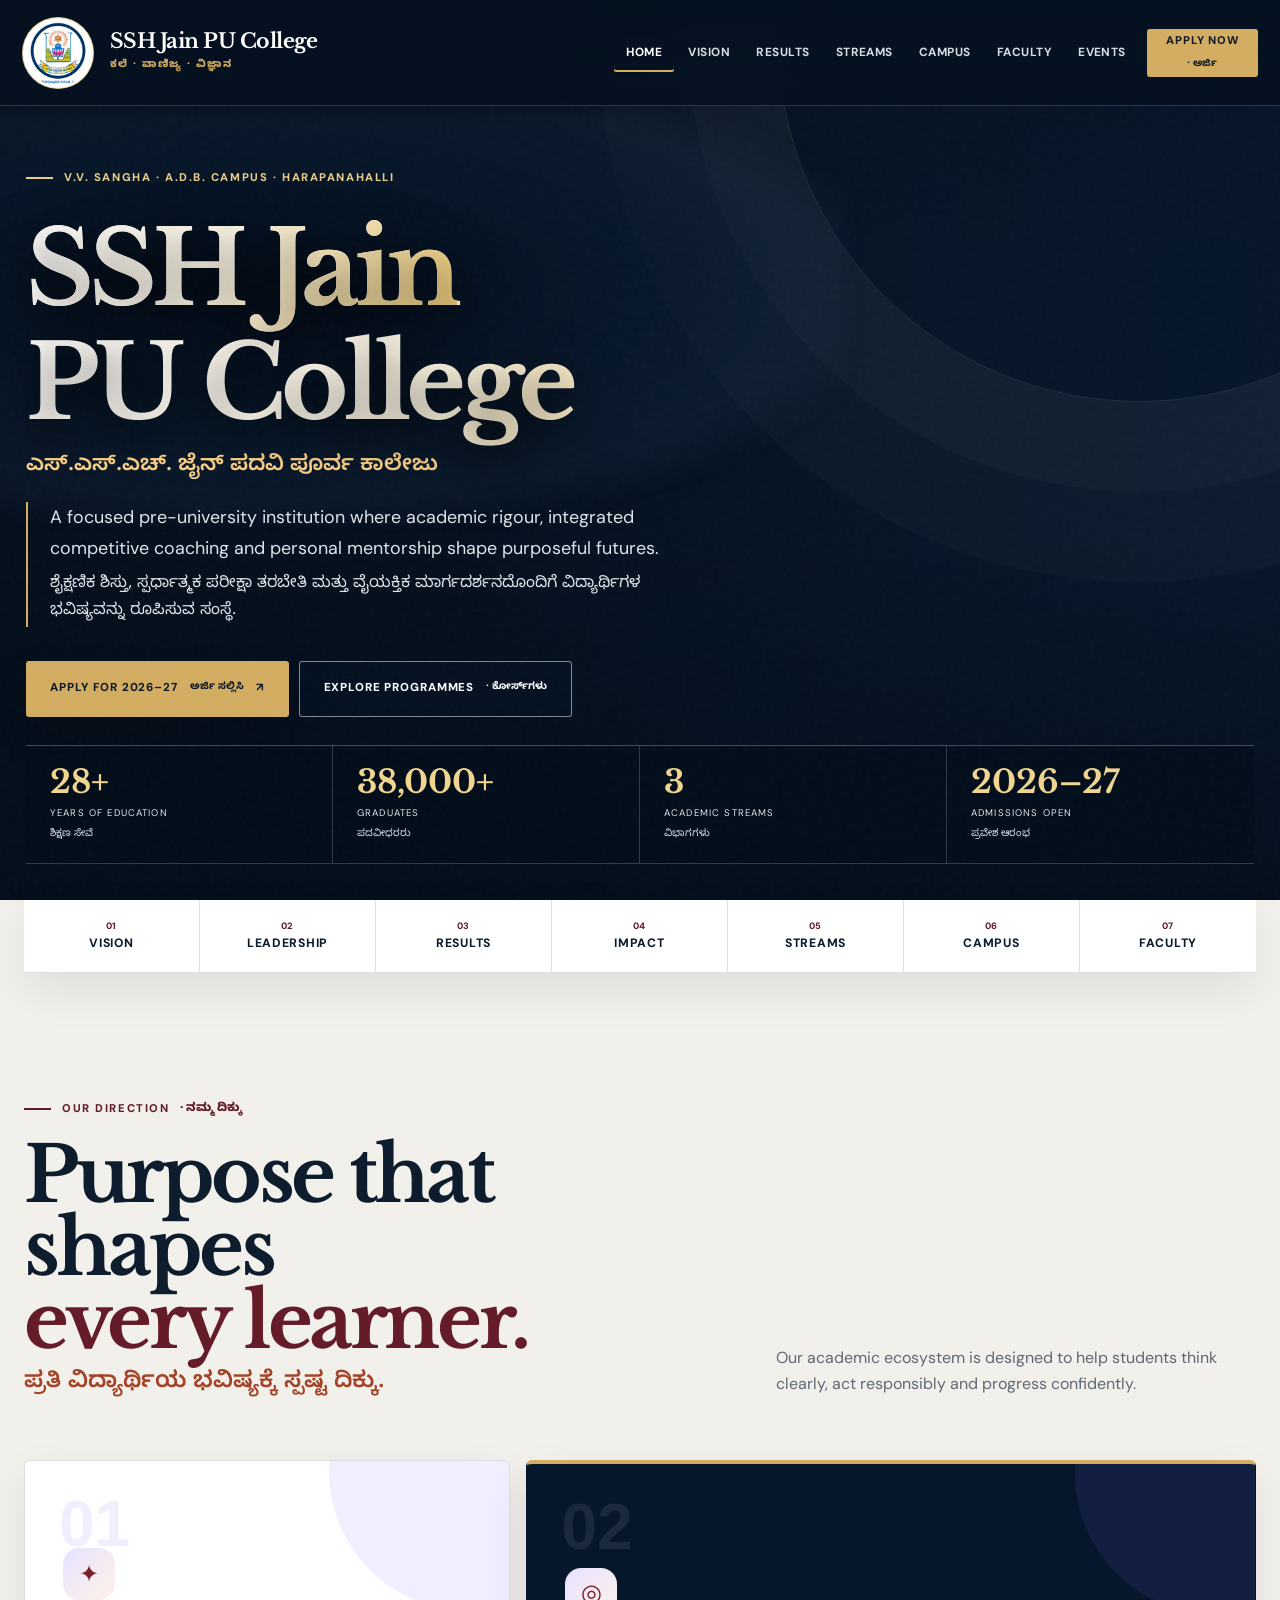
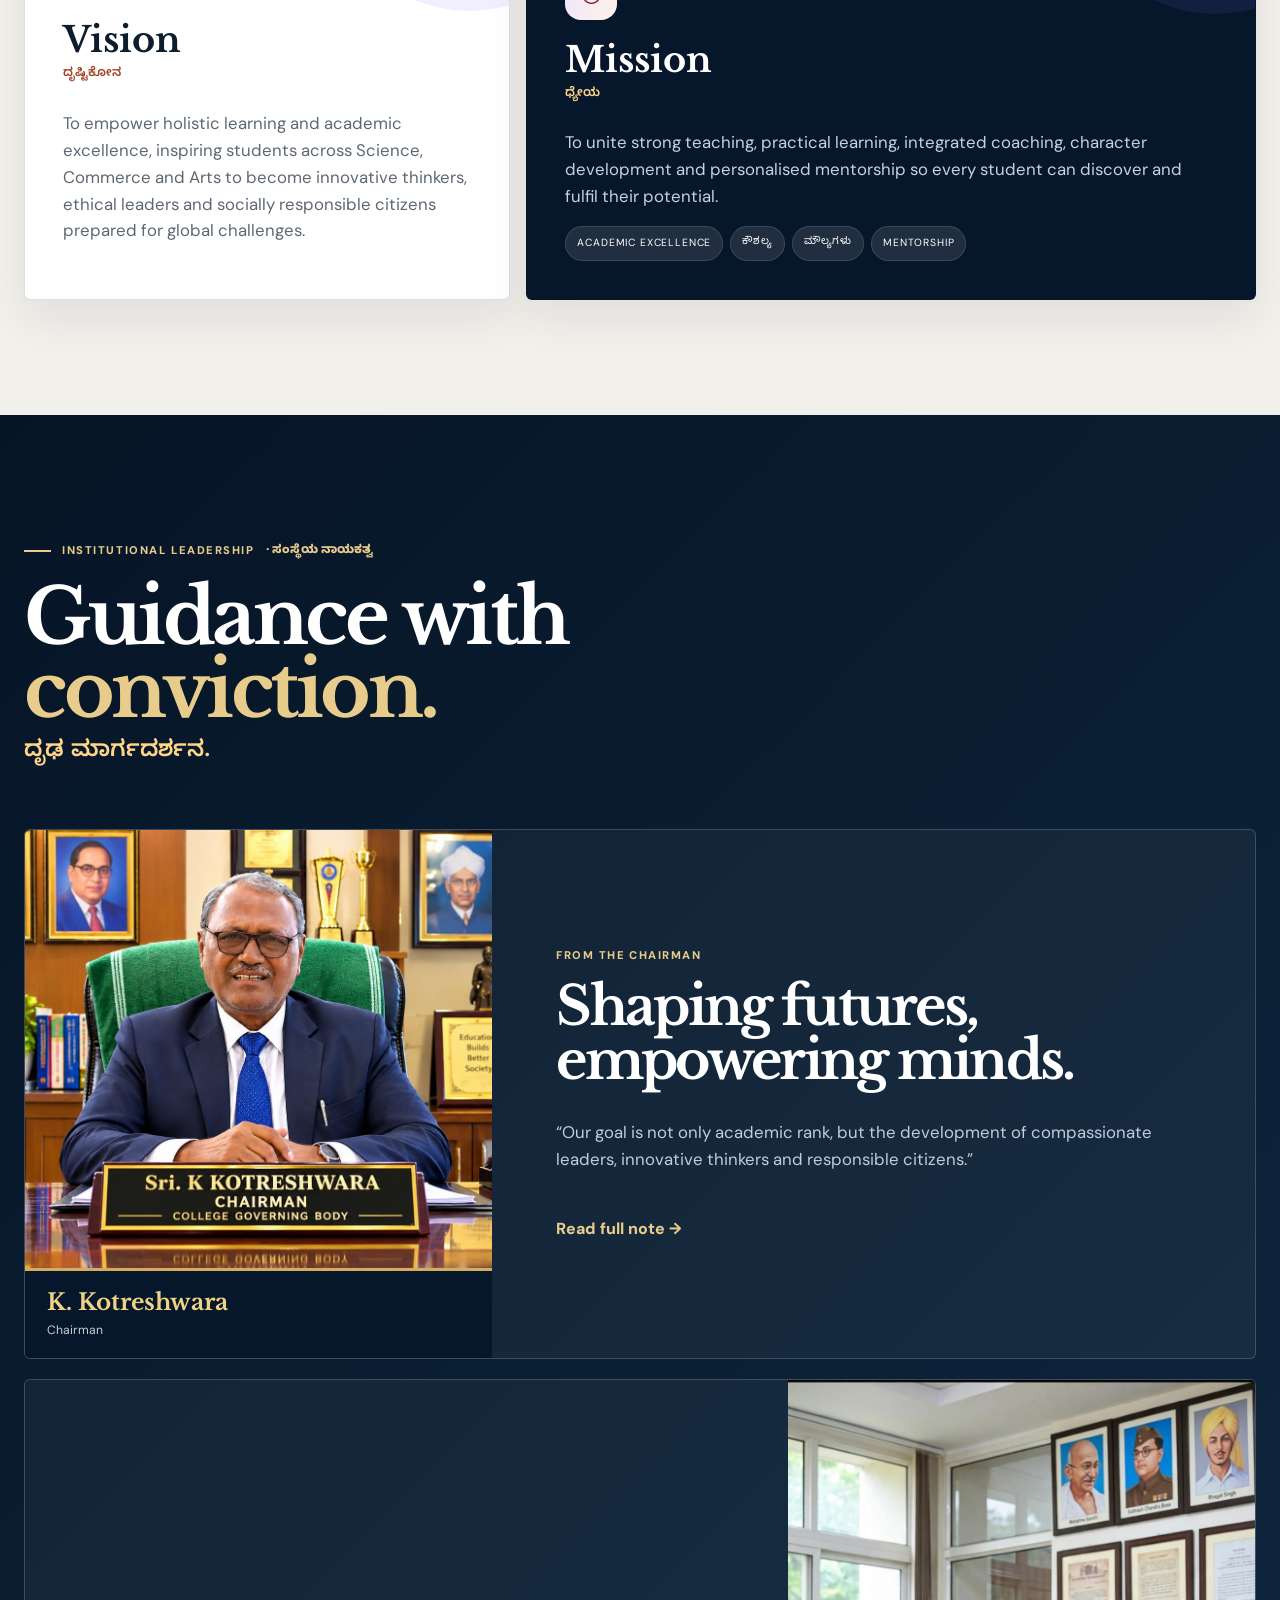
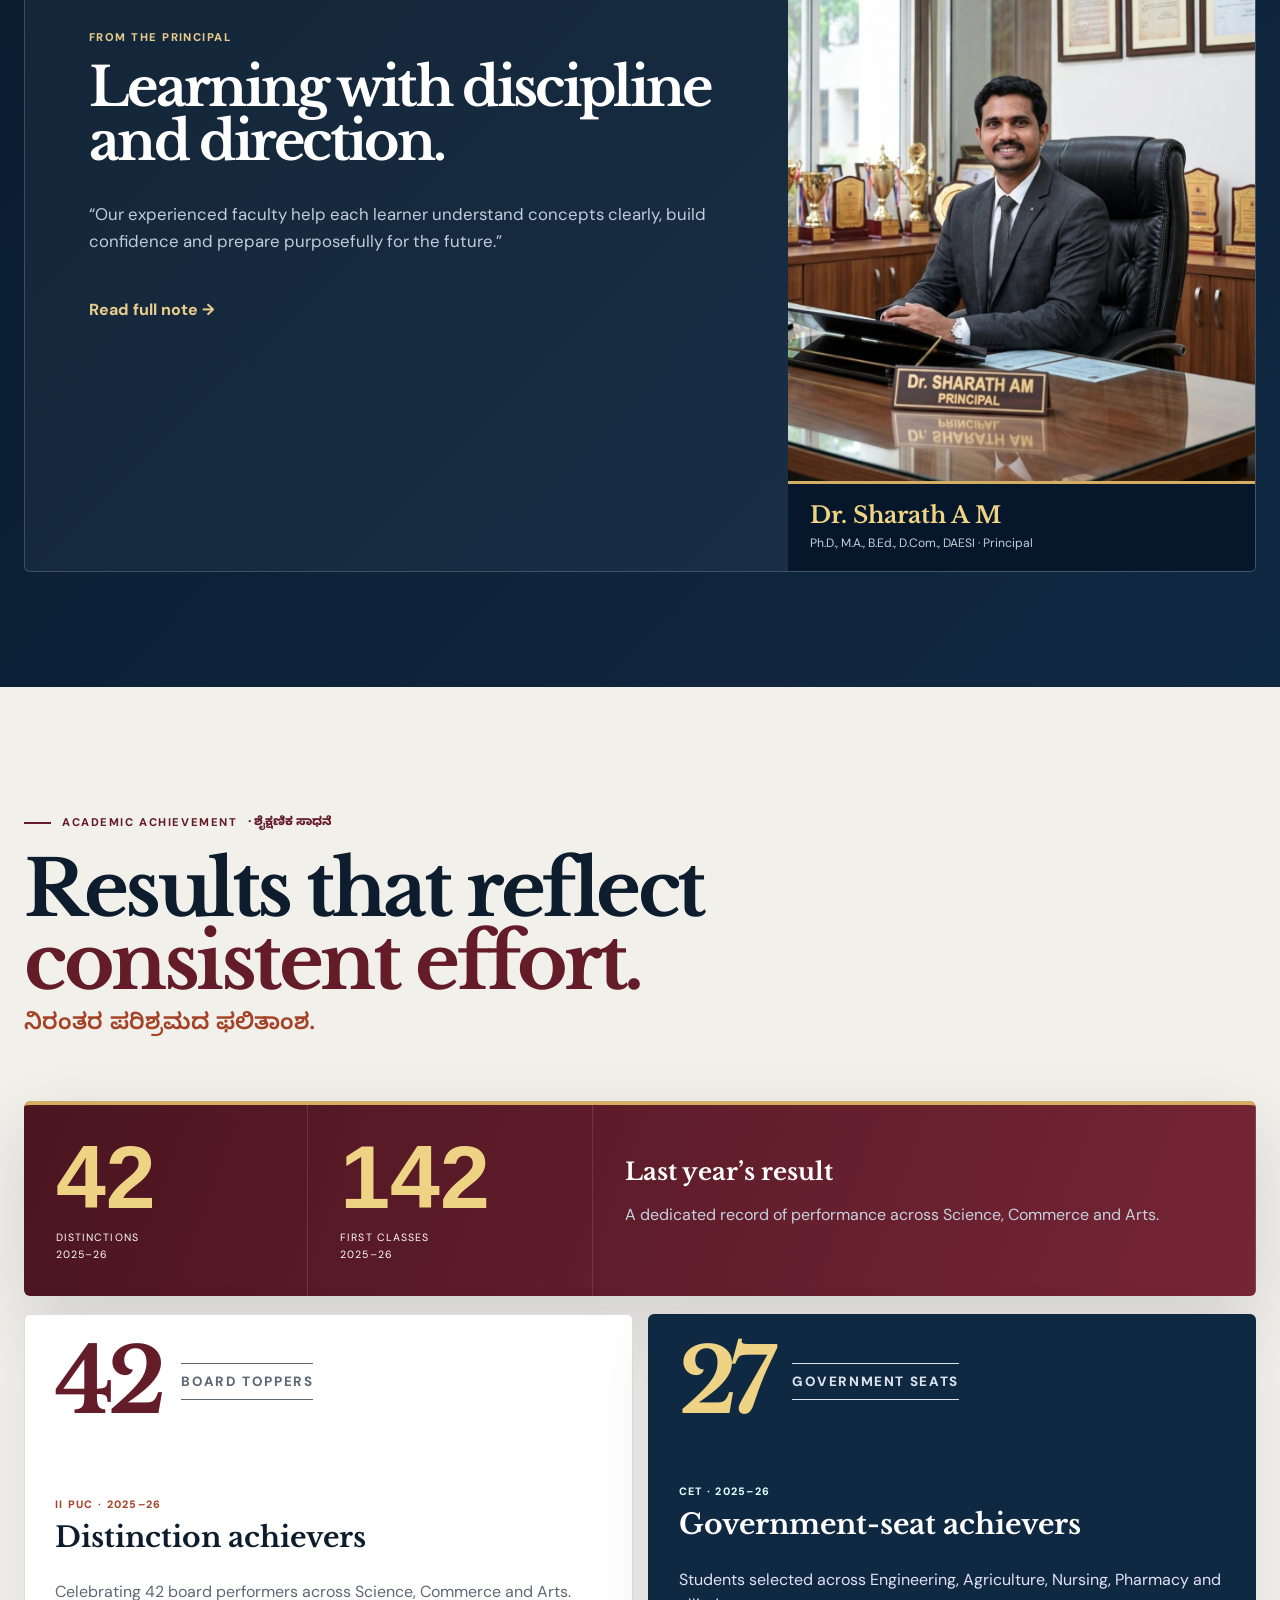
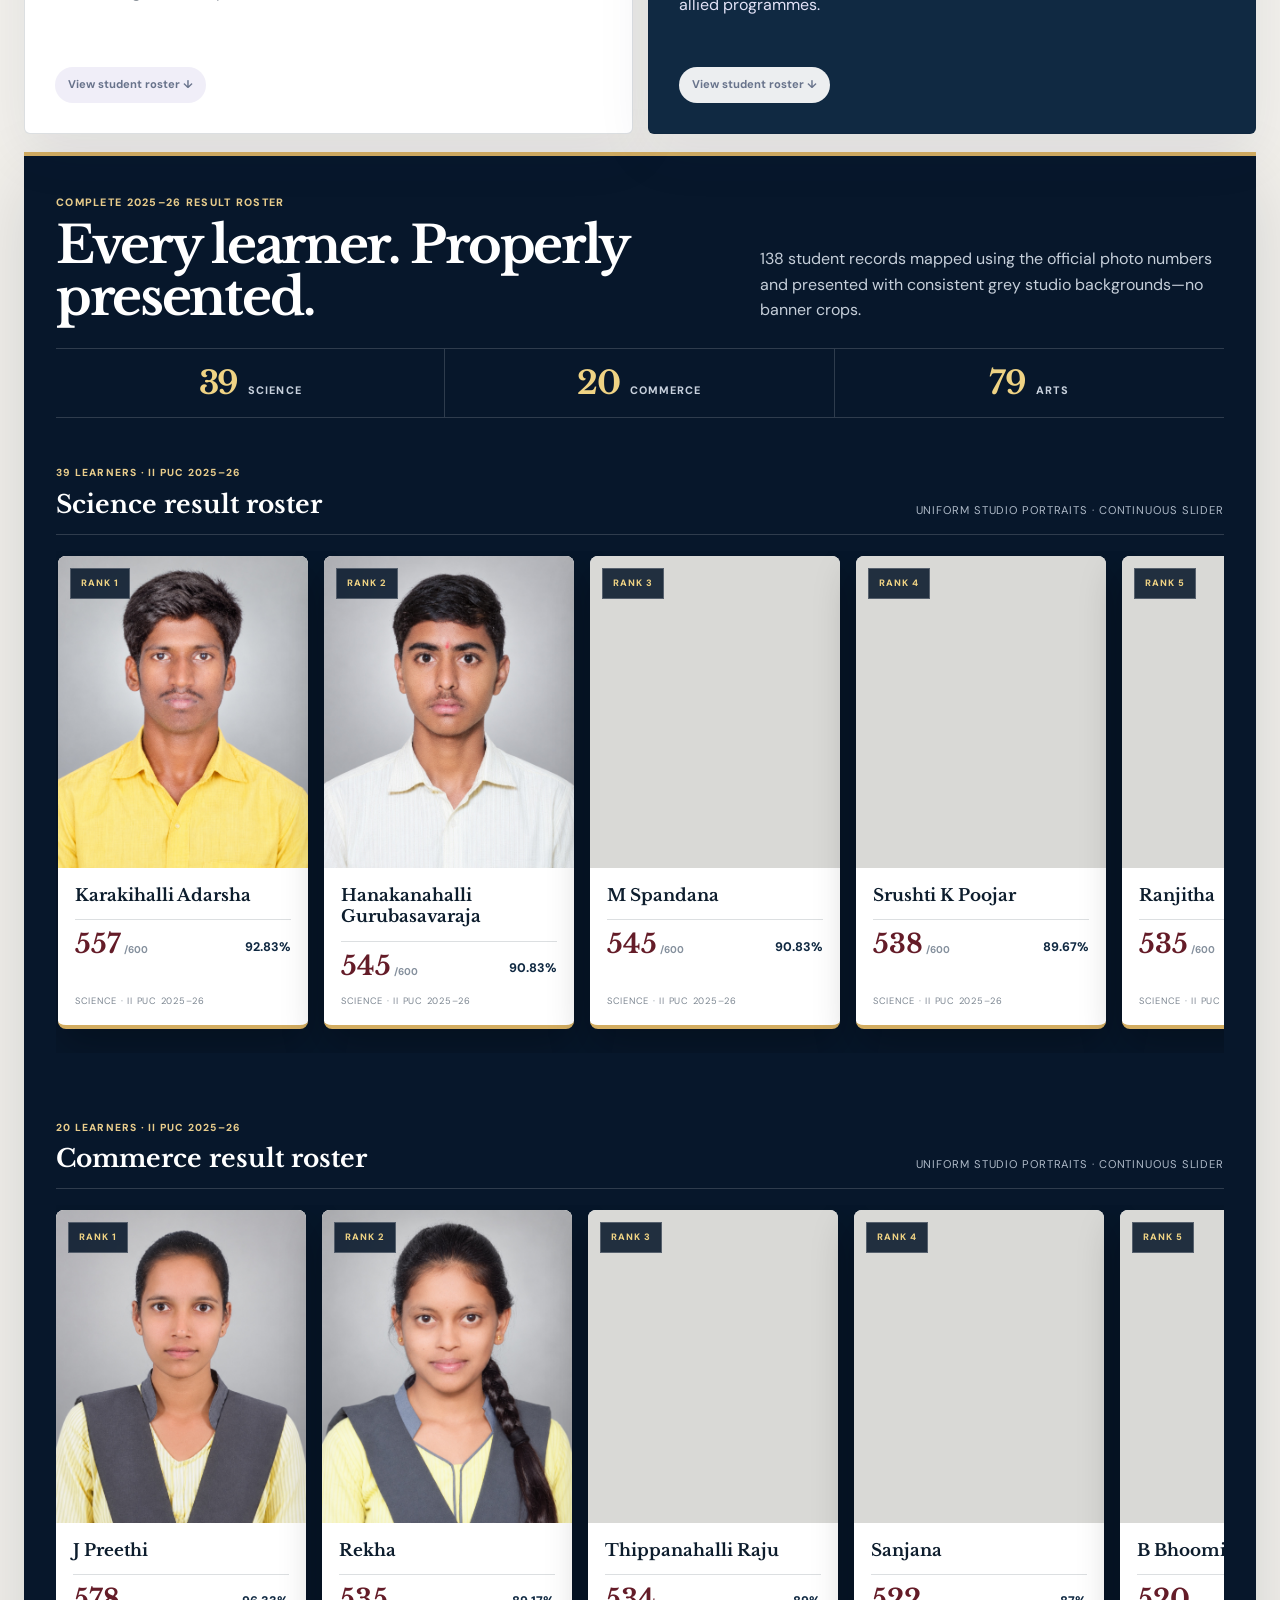
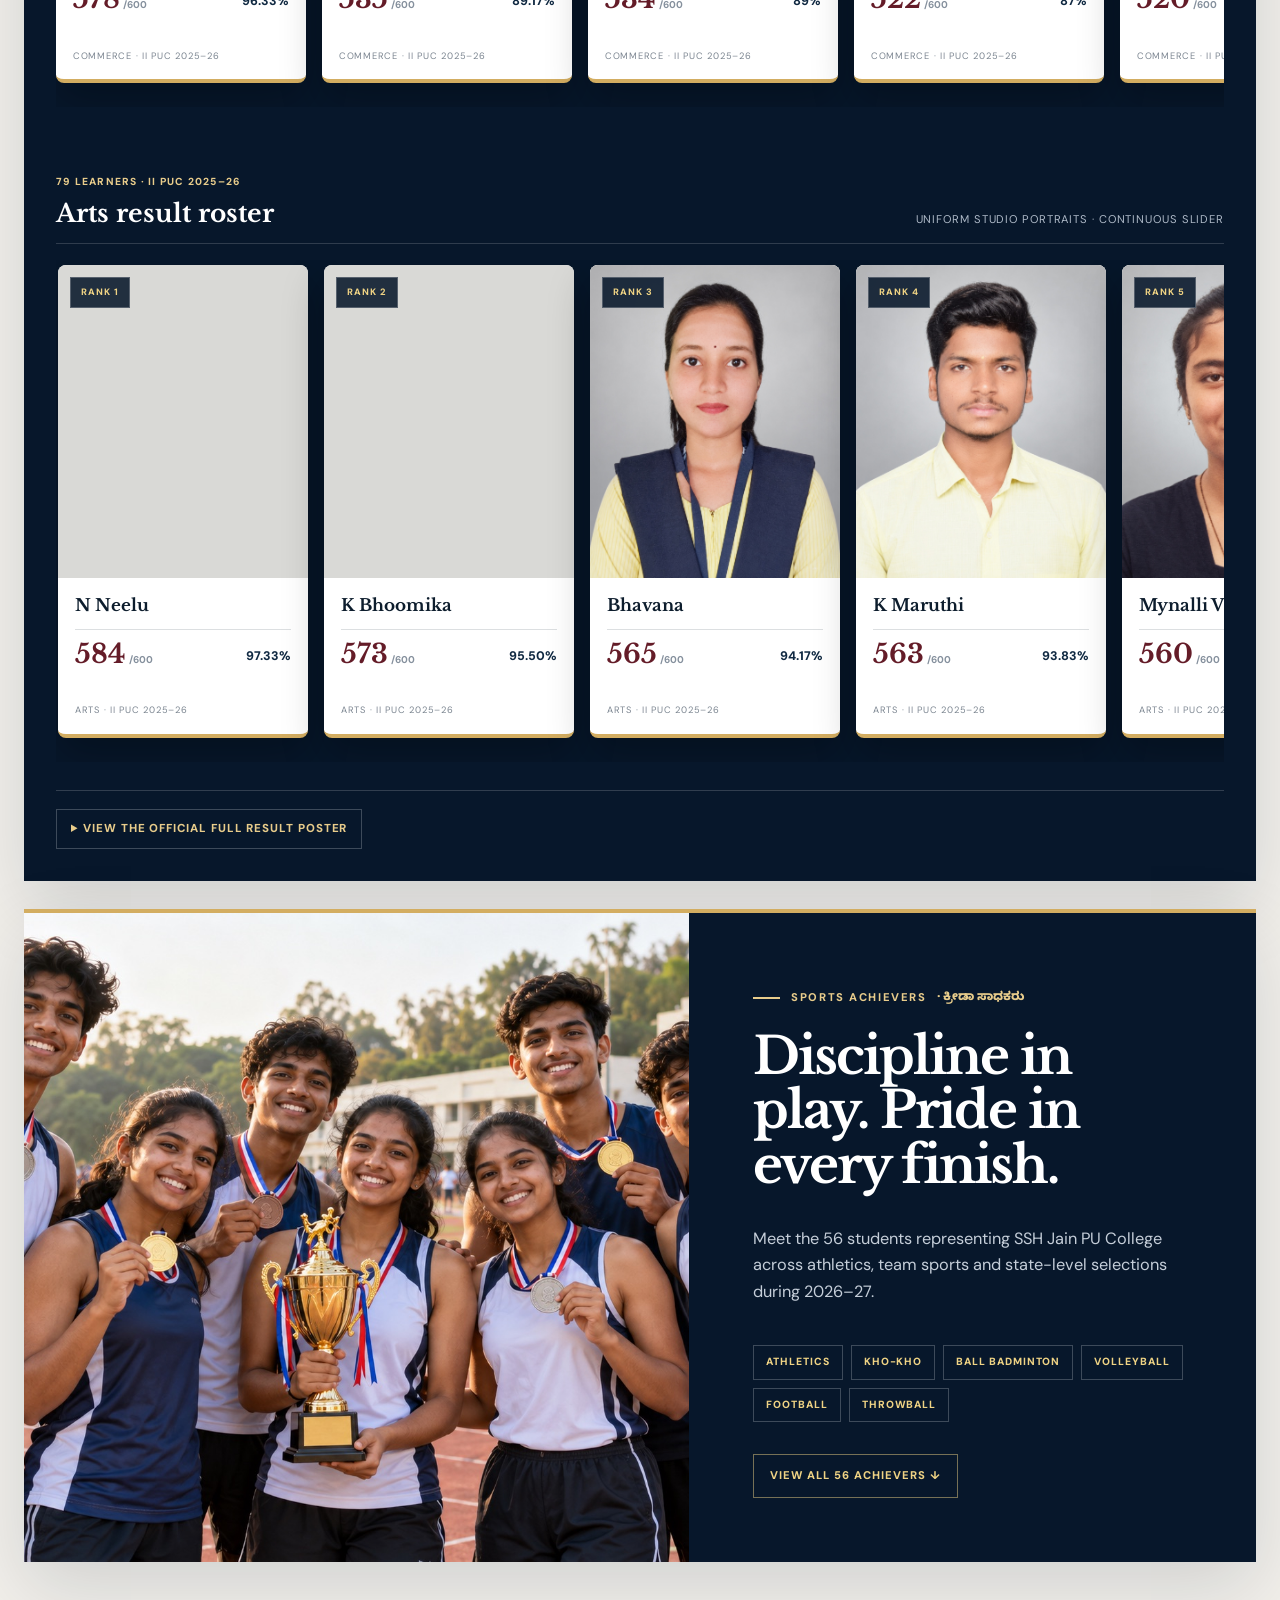
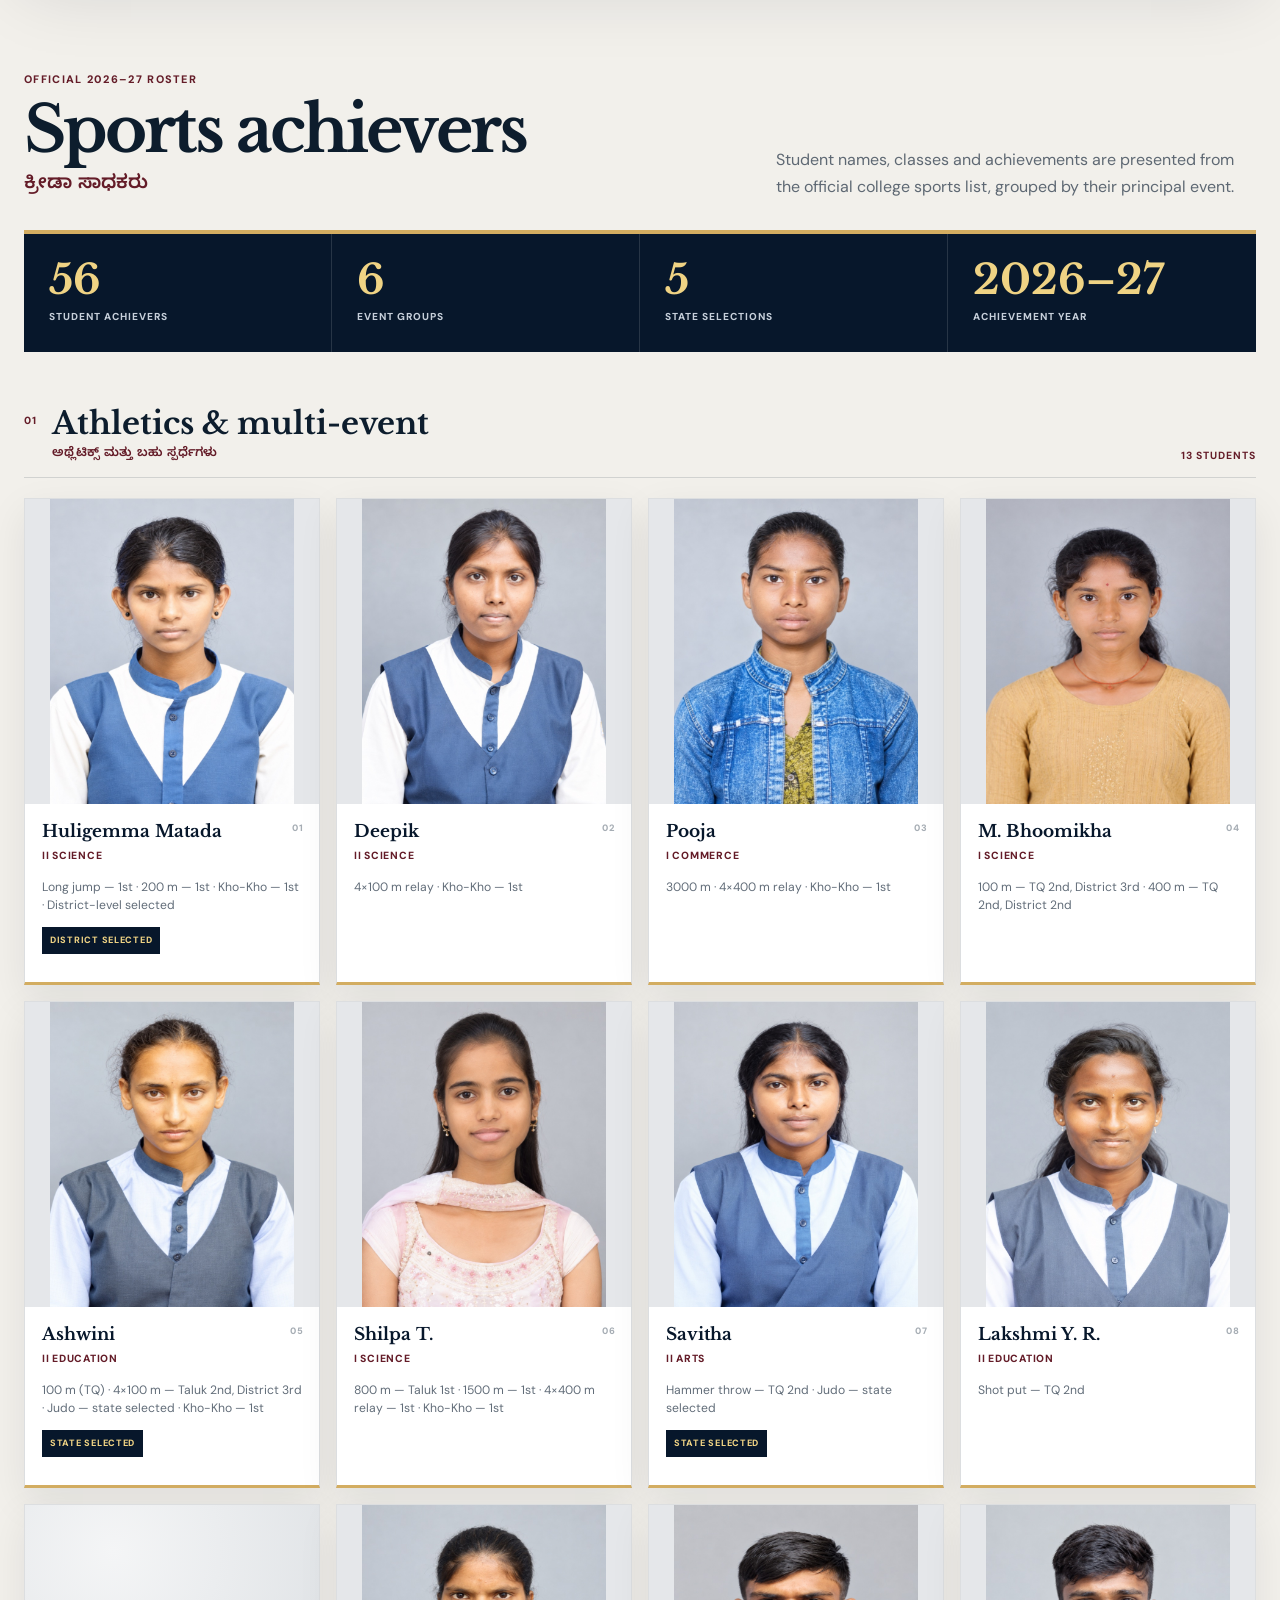
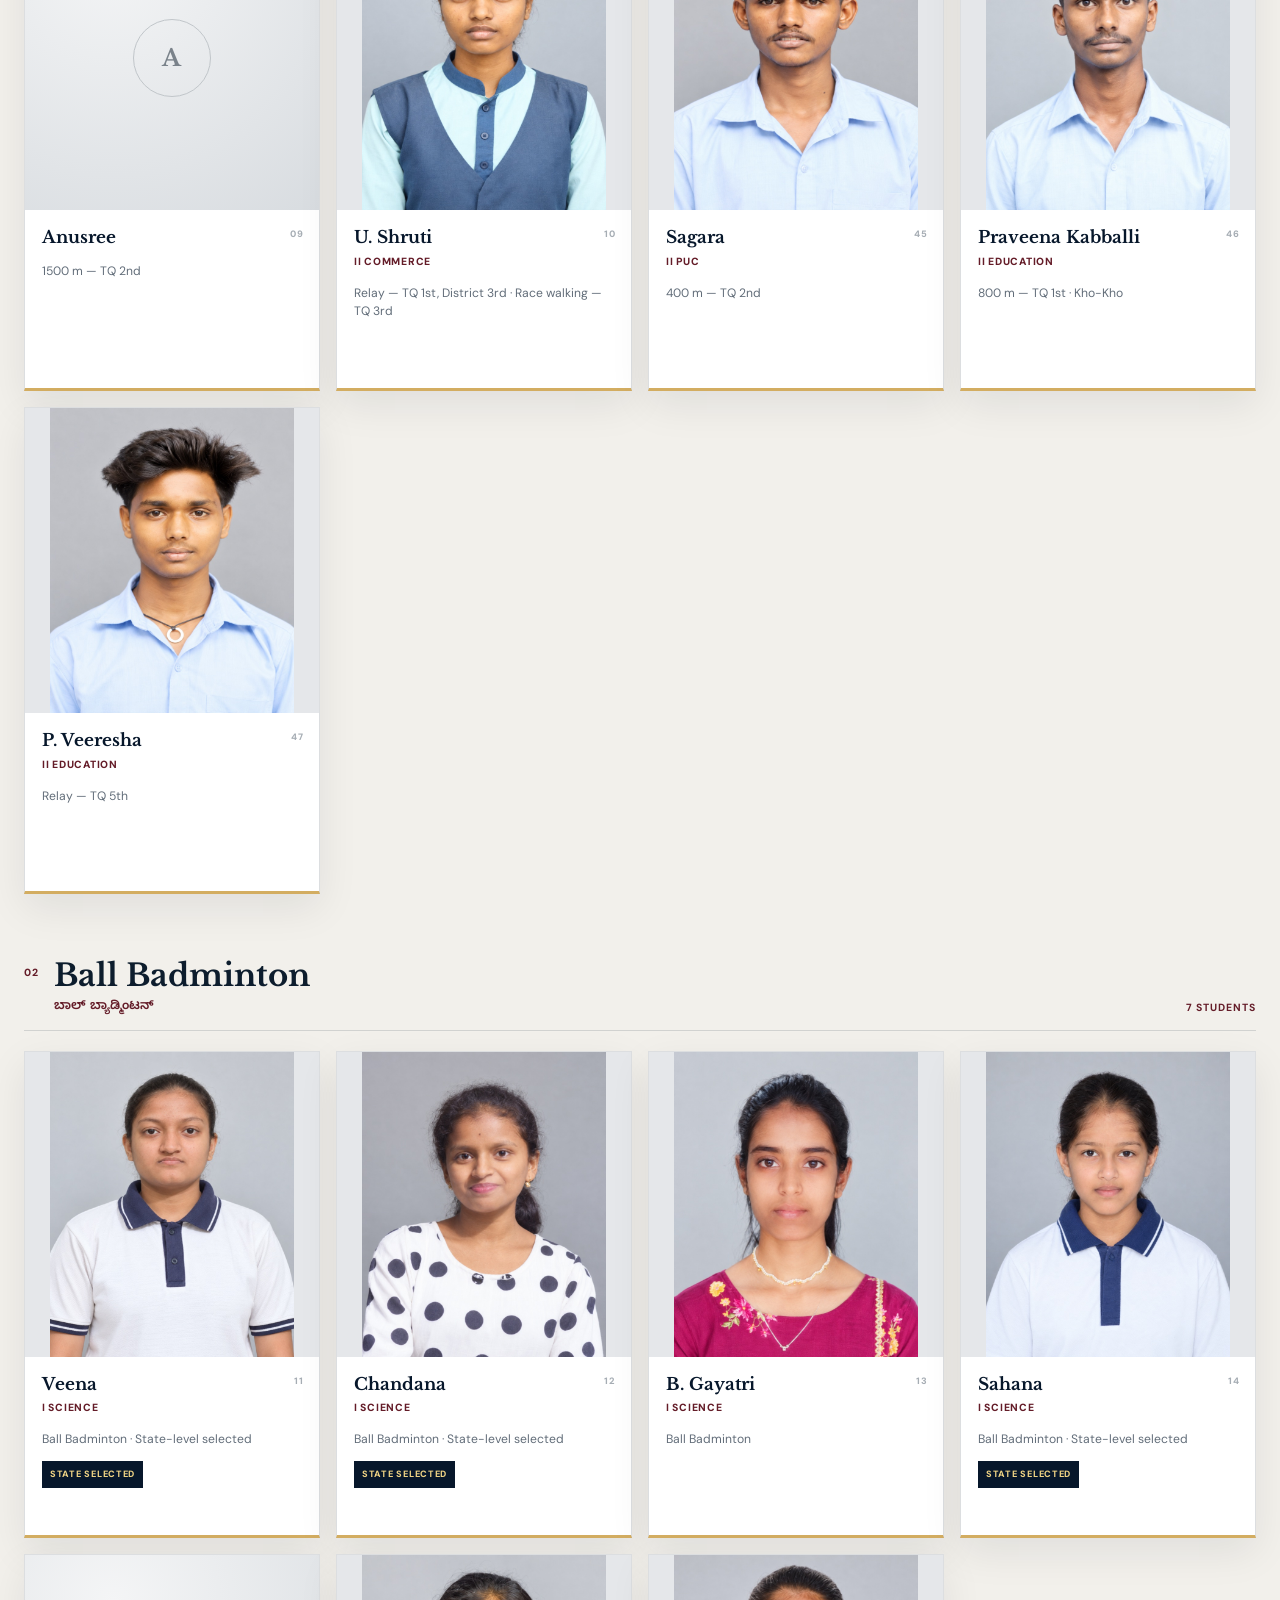
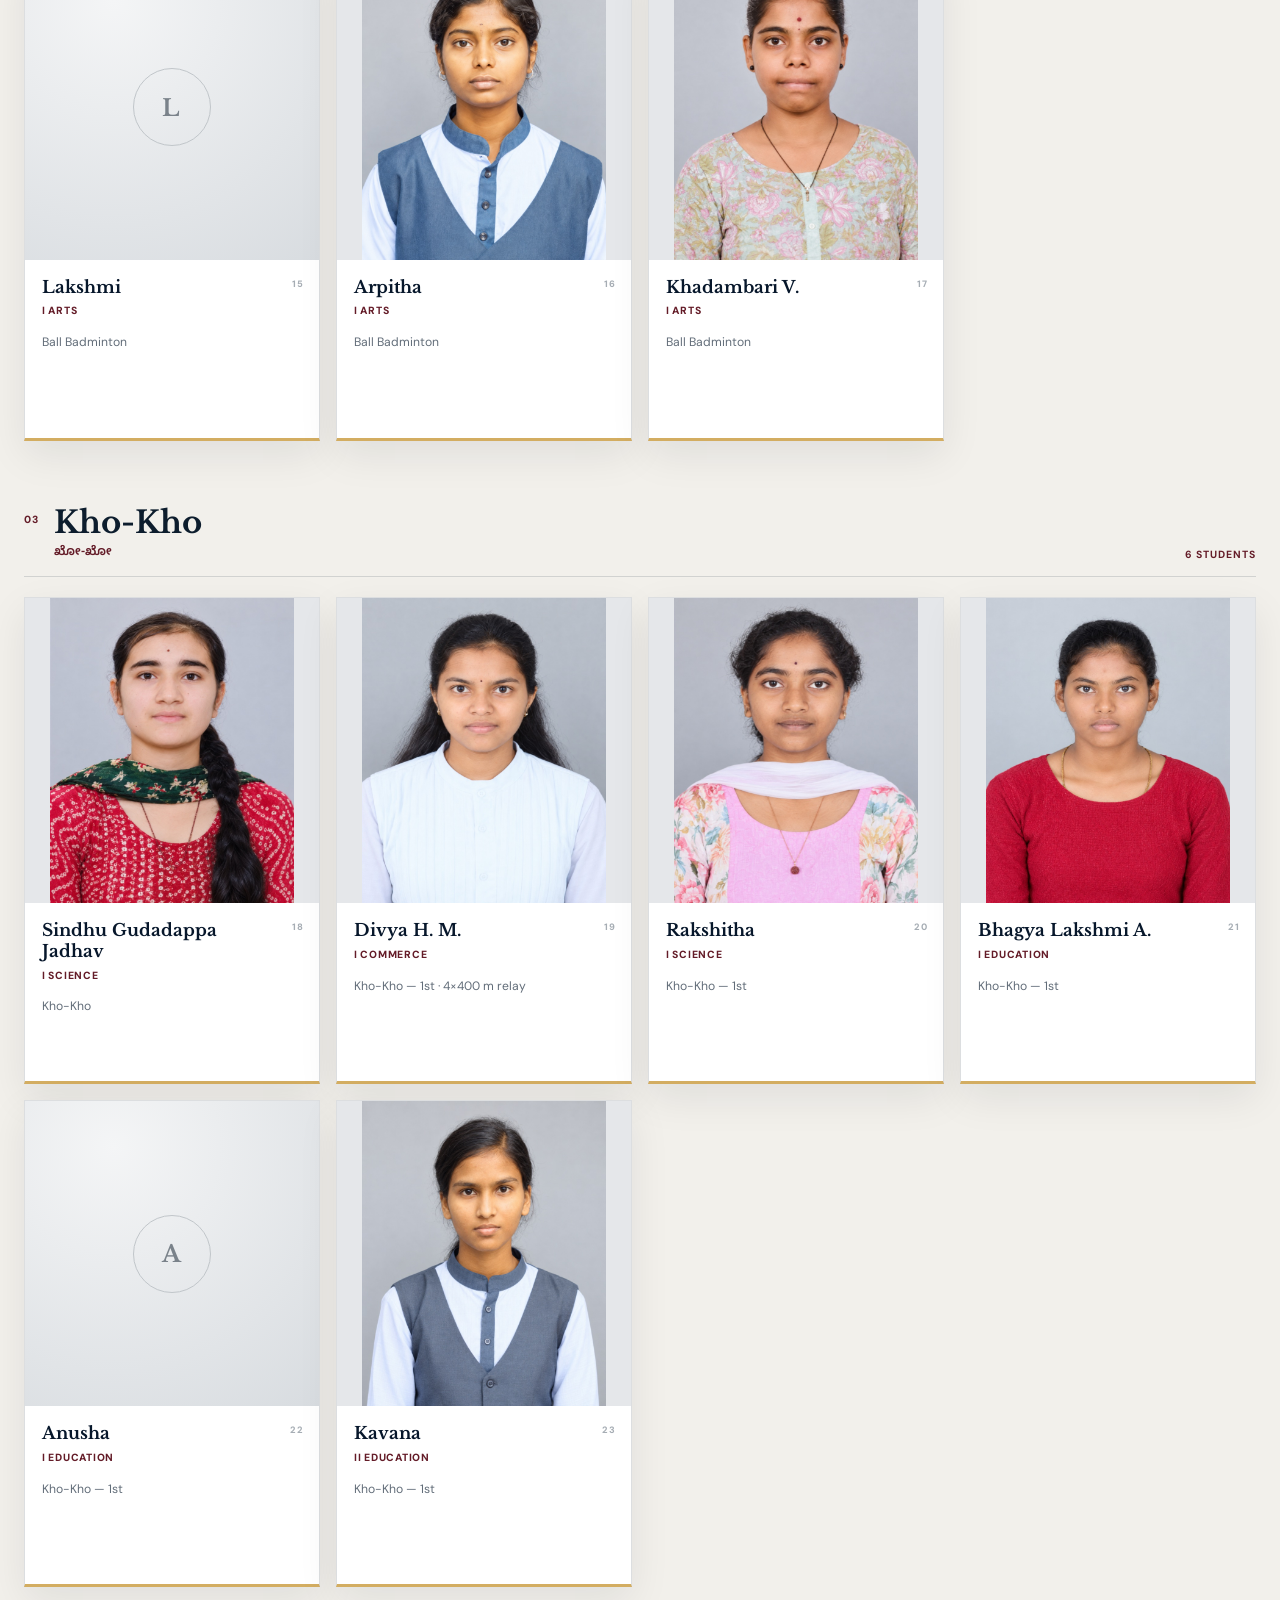
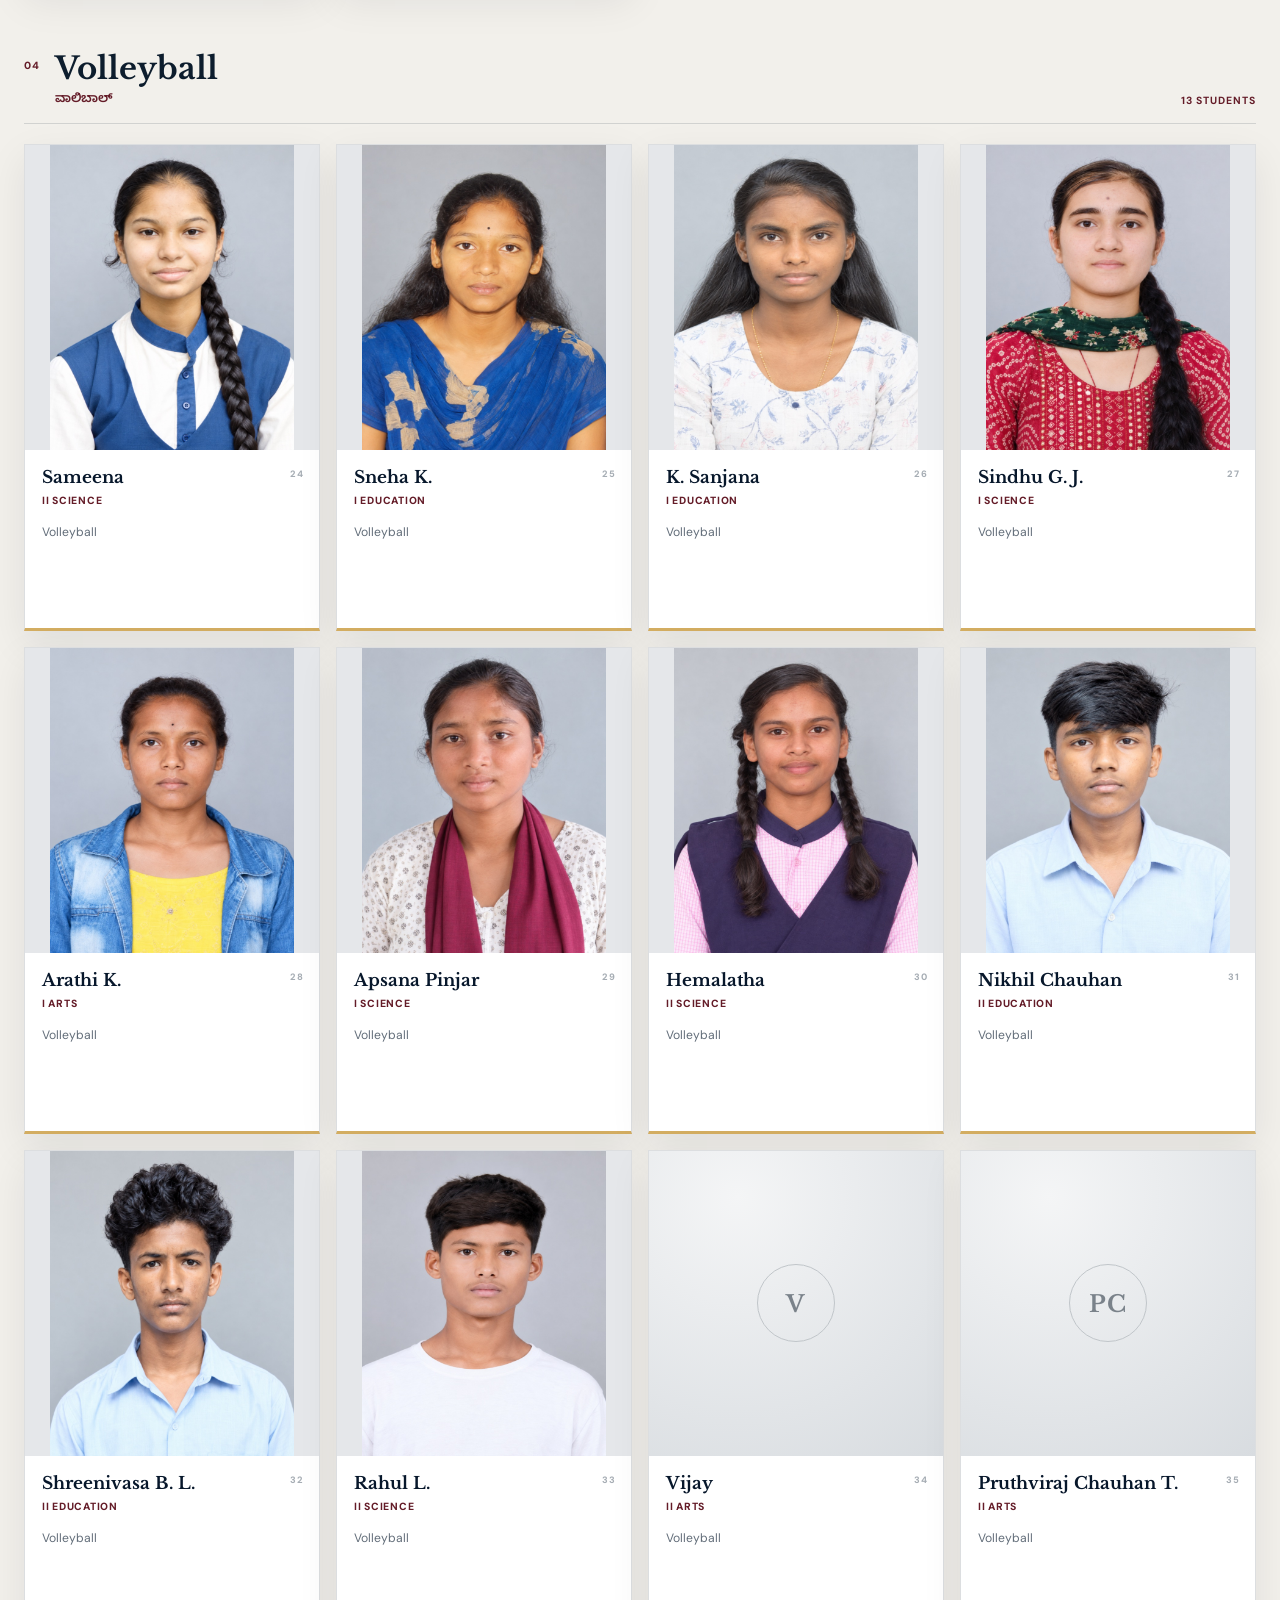
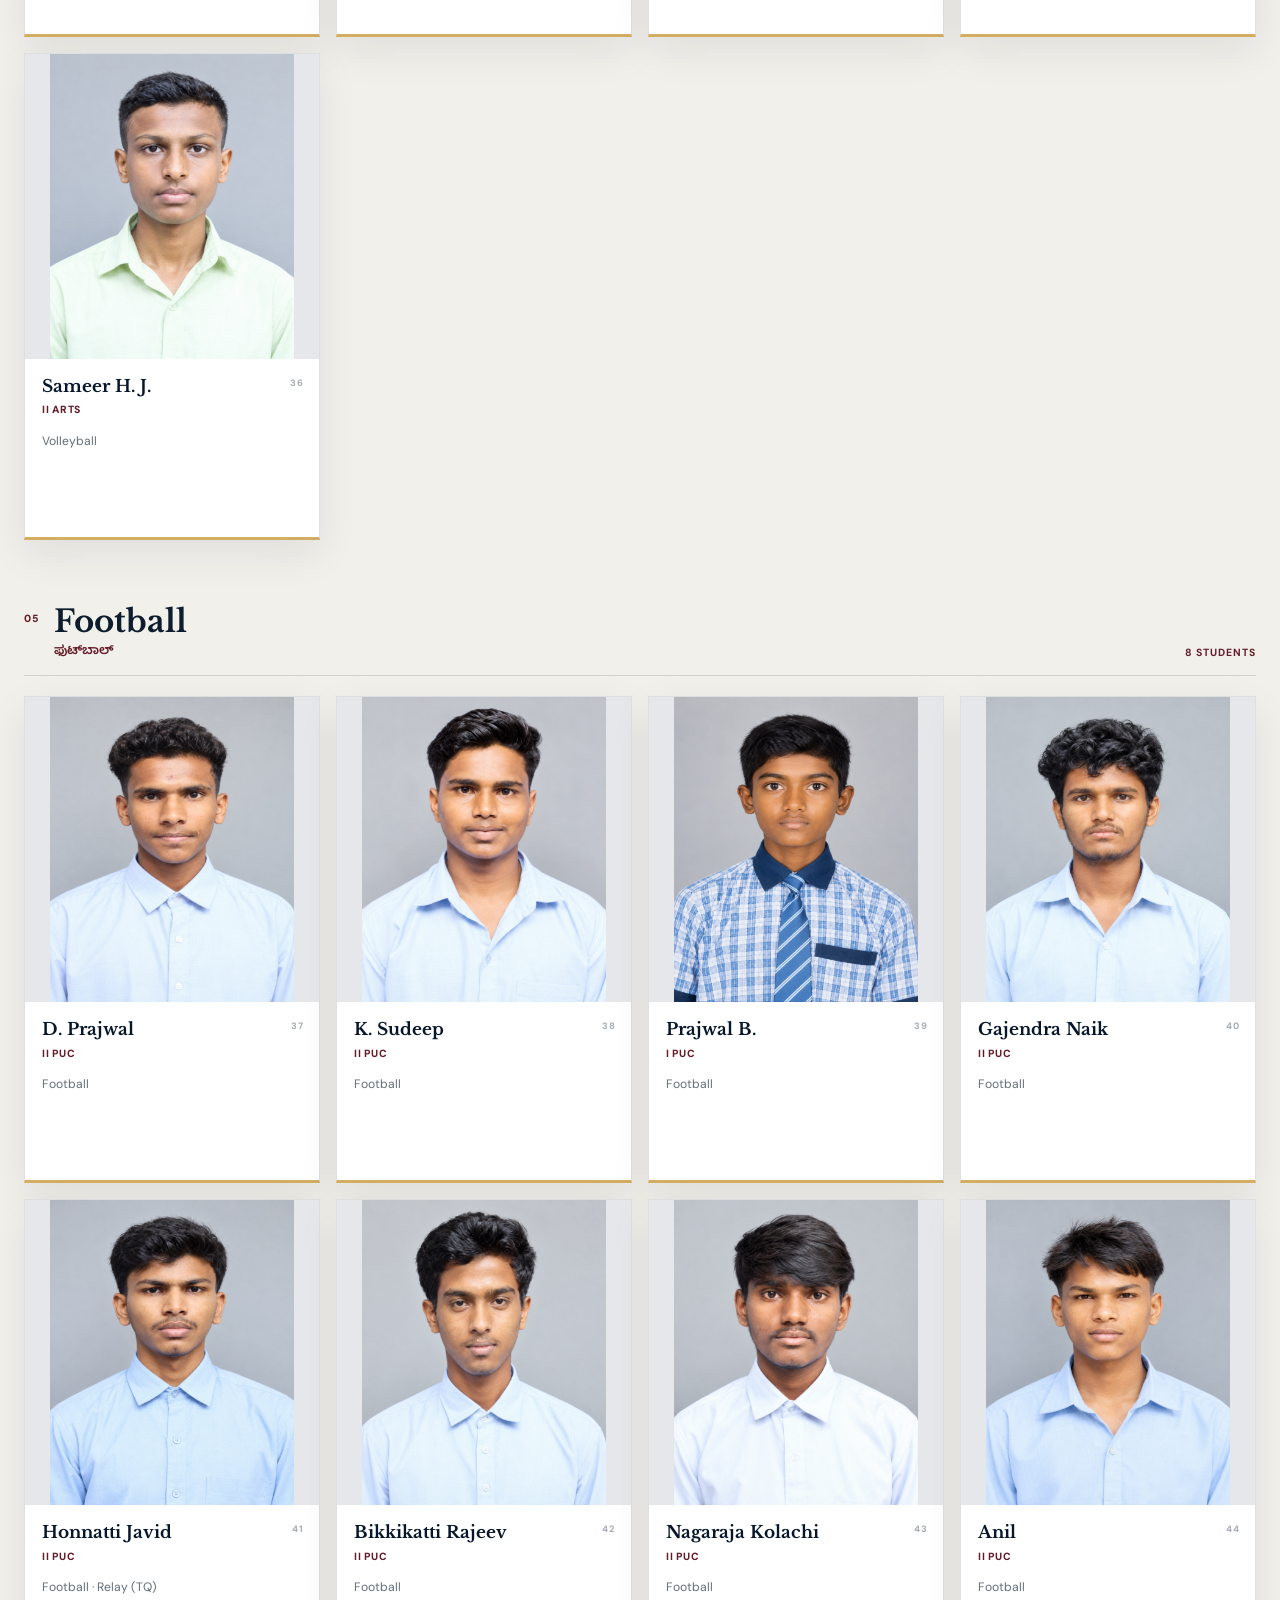
==== commit 7cac8ea8: "Refresh faculty data cache" ====
--- a/index.html
+++ b/index.html
@@ -12,7 +12,7 @@
   <link rel="preload" as="image" href="assets/images/campus-hero-wide-optimized.jpg" media="(min-width: 761px)">
   <link href="https://fonts.googleapis.com/css2?family=DM+Sans:wght@400;500;600;700&family=Libre+Baskerville:wght@400;700&family=Noto+Sans+Kannada:wght@400;600;700&display=swap" rel="stylesheet">
   <link rel="stylesheet" href="assets/css/main.css?v=20261105-mobile-fix">
-  <script src="assets/js/faculty-data.js?v=20261029faculty"></script>
+  <script src="assets/js/faculty-data.js?v=20261105faculty-mobile"></script>
   <script src="assets/js/achiever-data.js?v=20261013-uniform-final"></script>
   <script src="assets/js/sports-data.js?v=20261024"></script>
   <script defer src="assets/js/main.js?v=20261105-mobile-fix"></script>
